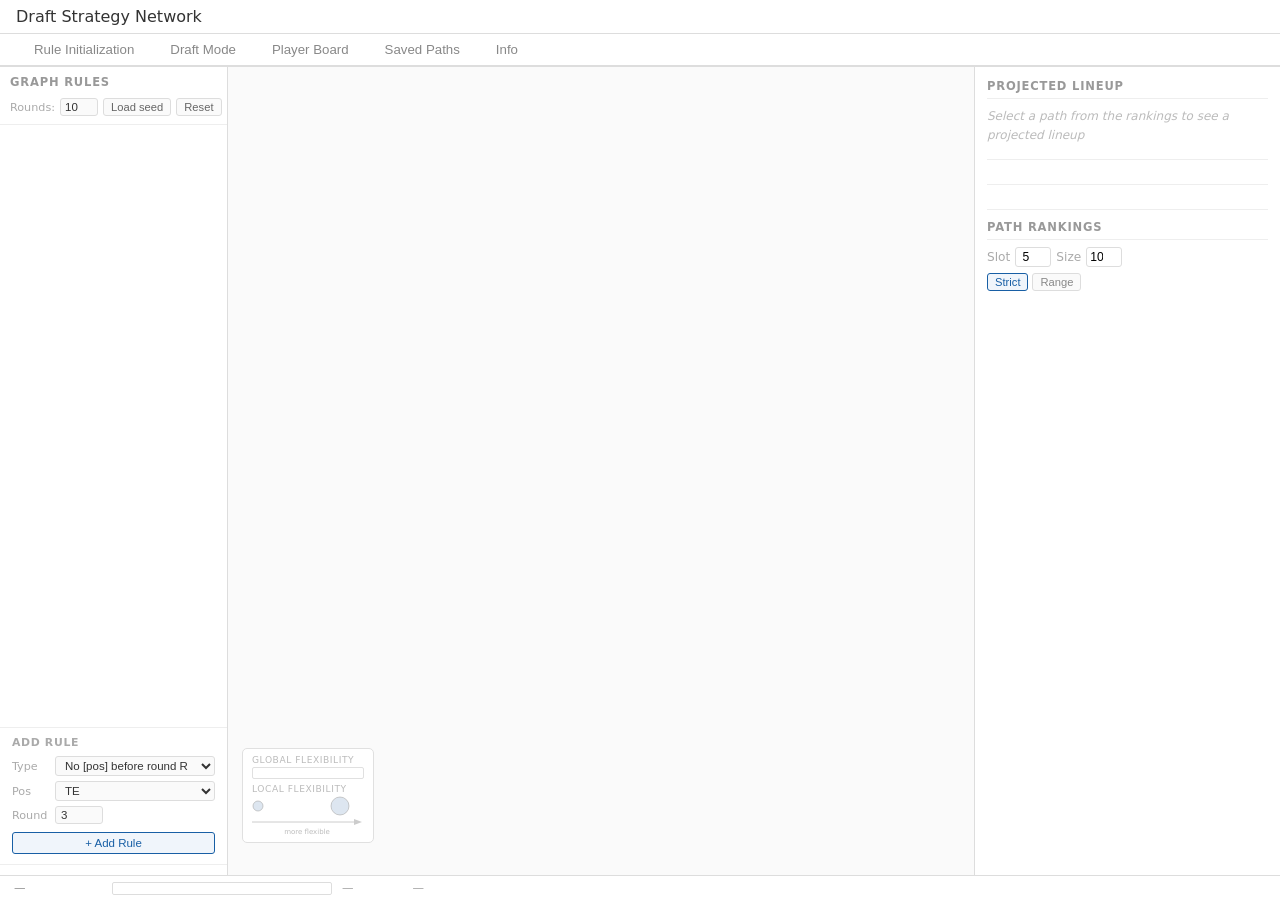
==== draft-strategy/index.html @ 76f93e7f "Update draft strategy tool" ====
<!DOCTYPE html>
<html lang="en">
<head>
<meta charset="UTF-8">
<title>Fantasy Draft Strategy Network</title>
<style>
* { box-sizing: border-box; margin: 0; padding: 0; }
body { background: #fafafa; color: #222; font-family: 'Segoe UI', system-ui, sans-serif; height: 100vh; display: flex; flex-direction: column; overflow: hidden; }

/* Header */
#header { padding: 7px 16px; display: flex; align-items: center; gap: 10px; flex-wrap: wrap; border-bottom: 1px solid #ddd; flex-shrink: 0; background: #fff; }
#header h1 { font-size: 1rem; color: #333; white-space: nowrap; font-weight: 500; }

/* Draft bar */
#draft-bar { display: none; padding: 5px 16px; border-bottom: 1px solid #ddd; background: #fff; align-items: center; gap: 20px; flex-shrink: 0; font-size: 0.78rem; }
#draft-bar.active { display: flex; }
.dsec { display: flex; align-items: center; gap: 6px; }
.dlabel { color: #aaa; font-size: 0.72rem; white-space: nowrap; }
.dval { color: #333; font-weight: 600; font-variant-numeric: tabular-nums; min-width: 14px; }
.pickbtn { padding: 3px 10px; border: 1px solid #ddd; background: #fafafa; color: #aaa; border-radius: 3px; cursor: default; font-size: 0.76rem; font-weight: 600; }
.pickbtn.valid { border-color: #185FA5; color: #185FA5; background: #fff; cursor: pointer; }
.pickbtn.valid:hover { background: #f0f5fb; }
.dactbtn { padding: 3px 9px; border: 1px solid #ddd; background: #fafafa; color: #666; border-radius: 3px; cursor: pointer; font-size: 0.76rem; }
.dactbtn:hover:not(:disabled) { border-color: #888; color: #333; }
.dactbtn:disabled { color: #ccc; cursor: default; }
#draft-status { color: #185FA5; font-weight: 600; font-size: 0.78rem; margin-left: auto; }

/* Main */
#main { display: flex; flex: 1; overflow: hidden; }

/* Rules panel */
#rules-panel { width: 228px; flex-shrink: 0; background: #fff; border-right: 1px solid #ddd; display: flex; flex-direction: column; overflow: hidden; font-size: 0.76rem; }
.rpanel-head { padding: 8px 10px 6px; border-bottom: 1px solid #eee; display: flex; align-items: center; gap: 5px; flex-shrink: 0; flex-wrap: wrap; }
.rpanel-head h3 { font-size: 0.72rem; color: #999; text-transform: uppercase; letter-spacing: 0.07em; flex: 1; min-width: 100%; margin-bottom: 4px; }
.rpanel-hbtn { padding: 2px 7px; border: 1px solid #ddd; background: #fafafa; color: #666; border-radius: 3px; cursor: pointer; font-size: 0.7rem; white-space: nowrap; }
.rpanel-hbtn:hover { border-color: #888; color: #333; }
.rounds-row { display: flex; align-items: center; gap: 5px; width: 100%; margin-bottom: 2px; }
.rounds-row label { color: #aaa; font-size: 0.7rem; }
#rounds-input { width: 38px; padding: 2px 4px; border: 1px solid #ddd; border-radius: 3px; font-size: 0.72rem; background: #fafafa; color: #333; text-align: center; }
#rules-list { flex: 1; overflow-y: auto; padding: 4px 0; }
.rule-row { display: flex; align-items: flex-start; gap: 5px; padding: 4px 10px; }
.rule-row:hover { background: #f9f9f9; }
.rule-toggle { margin-top: 2px; cursor: pointer; accent-color: #185FA5; flex-shrink: 0; }
.rule-text { flex: 1; color: #333; line-height: 1.35; }
.rule-text.off { color: #bbb; text-decoration: line-through; }
.rule-del { background: none; border: none; color: #ccc; cursor: pointer; font-size: 1.1rem; line-height: 1; padding: 0 1px; flex-shrink: 0; }
.rule-del:hover { color: #c33; }
.rules-empty { color: #bbb; font-style: italic; padding: 10px 12px; font-size: 0.73rem; }

/* Add rule form */
#add-rule-form { border-top: 1px solid #eee; padding: 8px 12px 10px; flex-shrink: 0; }
#add-rule-form h4 { font-size: 0.68rem; color: #aaa; text-transform: uppercase; letter-spacing: 0.06em; margin-bottom: 7px; }
.rf-row { display: flex; align-items: center; gap: 5px; margin-bottom: 5px; }
.rf-row label { color: #aaa; font-size: 0.7rem; min-width: 38px; }
.rf-row select, .rf-row input { flex: 1; padding: 2px 5px; border: 1px solid #ddd; border-radius: 3px; font-size: 0.72rem; background: #fafafa; color: #333; min-width: 0; }
.rf-row input[type=number] { max-width: 48px; flex: none; }
#add-rule-btn { width: 100%; padding: 4px; border: 1px solid #185FA5; background: #f0f5fb; color: #185FA5; border-radius: 3px; cursor: pointer; font-size: 0.72rem; margin-top: 3px; }
#add-rule-btn:hover { background: #ddeaf8; }
#graph-status { padding: 5px 12px; font-size: 0.69rem; color: #aaa; border-top: 1px solid #eee; flex-shrink: 0; line-height: 1.5; }

/* Graph & info panel */
#graph-wrap { flex: 1; display: flex; align-items: center; justify-content: center; padding: 6px 8px; background: #fafafa; min-width: 0; }
svg#graph { display: block; width: auto; height: 70vh; }
#panel { width: 306px; flex-shrink: 0; background: #fff; border-left: 1px solid #ddd; padding: 12px; overflow-y: auto; }
#panel h3 { font-size: 0.72rem; color: #999; text-transform: uppercase; letter-spacing: 0.07em; margin-bottom: 8px; padding-bottom: 5px; border-bottom: 1px solid #eee; }
.prow { display: flex; justify-content: space-between; padding: 2px 0; font-size: 0.78rem; }
.plabel { color: #aaa; }
.pval { color: #333; font-variant-numeric: tabular-nums; }
.pval.hi { color: #185FA5; font-weight: 600; }
.psep { border: none; border-top: 1px solid #f0f0f0; margin: 5px 0; }
.phint { color: #bbb; font-style: italic; font-size: 0.75rem; line-height: 1.6; }
/* Draft path tracker */
#draft-tracker { margin-top: 14px; border-top: 1px solid #eee; padding-top: 10px; }
/* Path rankings */
#val-section { margin-top: 14px; border-top: 1px solid #eee; padding-top: 10px; }
#val-section h3 { font-size: 0.72rem; color: #999; text-transform: uppercase; letter-spacing: 0.07em; margin-bottom: 7px; }
.val-inputs { display: flex; align-items: center; gap: 5px; margin-bottom: 6px; font-size: 0.76rem; color: #aaa; }
.val-inputs input { width: 36px; border: 1px solid #ddd; border-radius: 3px; padding: 2px 3px; font-size: 0.76rem; text-align: center; background: #fff; }
.bpa-row { display: flex; align-items: center; gap: 4px; margin-bottom: 7px; flex-wrap: wrap; }
.bpa-btn { padding: 2px 7px; border: 1px solid #ddd; background: #fafafa; color: #888; border-radius: 3px; cursor: pointer; font-size: 0.7rem; }
.bpa-btn.active { border-color: #185FA5; color: #185FA5; background: #f0f5fb; }
.range-inputs { display: flex; align-items: center; gap: 3px; color: #aaa; font-size: 0.72rem; margin-left: 2px; }
.range-inputs input { width: 30px; border: 1px solid #ddd; border-radius: 3px; padding: 2px 3px; font-size: 0.72rem; text-align: center; background: #fff; }
.range-label { font-size: 0.59rem; color: #bbb; font-style: italic; white-space: nowrap; }
.pr-row { display: flex; align-items: center; gap: 4px; padding: 3px 4px; border-radius: 3px; cursor: pointer; flex-wrap: wrap; }
.pr-nv { font-size: 0.6rem; font-variant-numeric: tabular-nums; padding: 1px 4px; border-radius: 3px; flex-shrink: 0; white-space: nowrap; }
.pr-nv-ok   { color: #15803D; background: #f0fdf4; }
.pr-nv-warn { color: #a16207; background: #fefce8; }
.pr-nv-risk { color: #dc2626; background: #fef2f2; }
.pr-row:hover { background: #f5f5f5; }
.pr-row.active { background: #f0faf4; outline: 1px solid #bbdfcc; }
.pr-rank { color: #ccc; width: 14px; flex-shrink: 0; font-size: 0.68rem; text-align: right; }
.pr-seq { flex: 1; font-size: 0.7rem; }
.pr-sep { color: #ddd; }
.pr-pos { font-weight: 700; }
.pr-pos-sel { font-weight: 900; border-bottom: 2px solid currentColor; }
.pr-val { font-weight: 600; font-size: 0.74rem; font-variant-numeric: tabular-nums; min-width: 30px; text-align: right; color: #15803D; }
.pr-val.neg { color: #dc2626; }
#sel-clear-btn { font-size: 0.62rem; color: #999; background: none; border: none; cursor: pointer; padding: 0 2px; }
#sel-clear-btn:hover { color: #dc2626; }
#paths-through { margin-top: 14px; border-top: 1px solid #eee; padding-top: 10px; }
#paths-through h3 { font-size: 0.72rem; color: #999; text-transform: uppercase; letter-spacing: 0.07em; margin-bottom: 6px; }
#draft-tracker h3 { font-size: 0.72rem; color: #999; text-transform: uppercase; letter-spacing: 0.07em; margin-bottom: 6px; }
.dt-pick { display: flex; align-items: center; gap: 5px; padding: 2px 0; }
.dt-dot { width: 8px; height: 8px; border-radius: 50%; flex-shrink: 0; }
.dt-round { color: #aaa; width: 22px; font-size: 0.72rem; flex-shrink: 0; }
.dt-pos { font-weight: 700; font-size: 0.78rem; min-width: 24px; }
.dt-pickval { margin-left: auto; font-size: 0.73rem; font-weight: 600; color: #15803D; font-variant-numeric: tabular-nums; flex-shrink: 0; }
.dt-pickval.neg { color: #dc2626; }
.dt-running { font-size: 0.68rem; color: #aaa; font-variant-numeric: tabular-nums; min-width: 42px; text-align: right; flex-shrink: 0; }
.dt-running.neg { color: #dc2626; }
.dt-summary { margin-top: 8px; padding-top: 6px; border-top: 1px solid #f0f0f0; }
.dt-pos-row { display: flex; gap: 8px; flex-wrap: wrap; margin-bottom: 4px; }
.dt-pos-entry { font-size: 0.72rem; font-weight: 600; font-variant-numeric: tabular-nums; }
.dt-pos-entry .pv { font-weight: 400; color: #555; }
.dt-pos-entry .pv.neg { color: #dc2626; }
.dt-total-row { font-size: 0.75rem; color: #555; font-variant-numeric: tabular-nums; }
.dt-total-row strong { color: #222; }
.neg { color: #dc2626; }
.dt-sac { font-size: 0.65rem; color: #e08c2c; font-variant-numeric: tabular-nums; min-width: 32px; text-align: right; flex-shrink: 0; }
.dt-sac.zero { color: #15803D; }
/* Lineup projection panel */
.lp-summary { margin-bottom: 7px; padding-bottom: 6px; border-bottom: 1px solid #f0f0f0; }
.lp-total-row { display: flex; justify-content: space-between; font-size: 0.77rem; padding: 1px 0; }
.lp-label { color: #aaa; }
.lp-pick { display: flex; align-items: baseline; gap: 5px; padding: 2px 0; }
.lp-past { opacity: 0.55; }
.lp-round { font-weight: 700; font-size: 0.71rem; min-width: 46px; flex-shrink: 0; }
.lp-name { flex: 1; min-width: 0; overflow: hidden; text-overflow: ellipsis; white-space: nowrap; font-size: 0.74rem; color: #333; }
.lp-val { font-size: 0.73rem; font-weight: 600; color: #15803D; font-variant-numeric: tabular-nums; flex-shrink: 0; }
.lp-val.neg { color: #dc2626; }
.lp-tag { color: #f59e0b; margin-right: 2px; font-size: 0.72rem; }
.lp-tag.lp-tag-ok { color: #15803D; }
.lp-reroll-btn { padding: 1px 7px; border: 1px solid #ddd; background: #fafafa; color: #666; border-radius: 3px; cursor: pointer; font-size: 0.7rem; white-space: nowrap; }
.lp-reroll-btn:hover { border-color: #185FA5; color: #185FA5; background: #f0f5fb; }

/* Legend */
#legend-row { padding: 5px 14px; display: flex; align-items: center; gap: 10px; border-top: 1px solid #ddd; flex-shrink: 0; font-size: 0.72rem; background: #fff; }
#legend-title { color: #999; min-width: 88px; }
canvas#lbar { height: 13px; width: 220px; border-radius: 2px; border: 1px solid #ddd; }
.ltick { color: #aaa; min-width: 36px; font-variant-numeric: tabular-nums; }
#lmax { text-align: right; }

/* SVG elements */
.edge { stroke: #bbb; stroke-width: 1.9; }
.ncirc { stroke: #666; stroke-width: 0.8; cursor: pointer; }
.nlabel { font-size: 11px; font-weight: 700; font-family: 'Courier New', Courier, monospace; text-anchor: middle; dominant-baseline: central; pointer-events: none; }
.nval { font-size: 7.5px; fill: #aaa; text-anchor: middle; pointer-events: none; }
.rlabel { font-size: 12px; fill: #bbb; }
.pos-legend { font-size: 9px; fill: #ccc; }
.empty-msg { font-size: 13px; fill: #bbb; text-anchor: middle; dominant-baseline: middle; }
/* Excluded nodes section in rules panel */
#excl-section { border-top: 1px solid #eee; flex-shrink: 0; }
.excl-head { padding: 5px 10px 3px; display: flex; align-items: center; }
.excl-head span { font-size: 0.68rem; color: #aaa; text-transform: uppercase; letter-spacing: 0.07em; flex: 1; }
#excl-list { padding: 0 0 4px; max-height: 96px; overflow-y: auto; }
.excl-row { display: flex; align-items: center; gap: 5px; padding: 2px 10px; }
.excl-row:hover { background: #f9f9f9; }
.excl-lbl { flex: 1; font-family: 'Courier New', Courier, monospace; font-size: 0.75rem; color: #bbb; text-decoration: line-through; }
.excl-restore { background: none; border: none; color: #ccc; cursor: pointer; font-size: 0.9rem; padding: 0 2px; line-height: 1; }
.excl-restore:hover { color: #185FA5; }
/* Exclude button in info panel */
#panel-actions { margin-top: 10px; }
.excl-btn { width: 100%; padding: 4px; border: 1px solid #dcc; background: #fff9f9; color: #a44; border-radius: 3px; cursor: pointer; font-size: 0.72rem; }
.excl-btn:hover { background: #ffe8e8; border-color: #a44; color: #833; }

/* Draft sidebar */
#draft-sidebar { width: 306px; flex-shrink: 0; background: #fff; border-right: 1px solid #ddd; display: none; flex-direction: column; overflow: hidden; }
#draft-sidebar.visible { display: flex; }
.dsb-head { padding: 8px 12px 6px; border-bottom: 1px solid #eee; flex-shrink: 0; }
.dsb-head h3 { font-size: 0.72rem; color: #999; text-transform: uppercase; letter-spacing: 0.07em; margin-bottom: 2px; }
.dsb-pick-lbl { font-size: 0.72rem; color: #666; }
#dsb-body { flex: 1; overflow-y: auto; padding: 4px 10px 8px; font-size: 0.76rem; }
.dsb-pos-head { font-weight: 700; font-size: 0.72rem; margin: 8px 0 3px; padding-bottom: 2px; border-bottom: 1px solid #f0f0f0; }
.dsb-player { display: flex; align-items: center; gap: 4px; padding: 2px 3px; cursor: pointer; border-radius: 3px; }
.dsb-player:hover { background: #f3f7ff; }
.dsb-avail { font-size: 0.61rem; font-weight: 700; padding: 1px 4px; border-radius: 2px; flex-shrink: 0; width: 40px; text-align: center; letter-spacing: 0.01em; }
.dsb-avail.avt { background: #f0faf4; color: #15803D; border: 1px solid #bbdfcc; }
.dsb-avail.avd { background: #eff6ff; color: #1D4ED8; border: 1px solid #bfdbfe; }
.dsb-avail.avr { background: #fffbeb; color: #b45309; border: 1px solid #fde68a; }
.dsb-name { flex: 1; min-width: 0; overflow: hidden; text-overflow: ellipsis; white-space: nowrap; color: #333; }
.dsb-name.tagged { font-weight: 700; color: #15803D; }
.dsb-adp { color: #aaa; font-size: 0.71rem; font-variant-numeric: tabular-nums; min-width: 22px; text-align: right; flex-shrink: 0; }
.dsb-val { font-size: 0.71rem; font-variant-numeric: tabular-nums; min-width: 32px; text-align: right; flex-shrink: 0; }
.dsb-val.vpos { color: #15803D; }
.dsb-val.vneg { color: #dc2626; }
/* Path ranking past picks */
.pr-past-pos { font-weight: 700; opacity: 0.42; }
.pr-divline { color: #c8c8c8; margin: 0 3px; font-size: 0.9rem; vertical-align: middle; }

/* Tab bar */
#tab-bar { display: flex; background: #fff; border-bottom: 2px solid #ddd; flex-shrink: 0; padding: 0 16px; }
.tab-btn { padding: 8px 18px; background: none; border: none; border-bottom: 2px solid transparent; color: #888; cursor: pointer; font-size: 0.83rem; margin-bottom: -2px; }
.tab-btn:hover { color: #333; }
.tab-btn.active { color: #185FA5; border-bottom-color: #185FA5; font-weight: 600; }

/* Player Board */
#board-view { display: none; flex: 1; flex-direction: column; overflow: hidden; }
#board-toolbar { padding: 8px 14px; background: #fff; border-bottom: 1px solid #eee; flex-shrink: 0; display: flex; flex-direction: column; gap: 6px; font-size: 0.79rem; }
.btb-row { display: flex; align-items: center; gap: 8px; flex-wrap: wrap; }
.board-search { padding: 4px 8px; border: 1px solid #ddd; border-radius: 3px; font-size: 0.79rem; width: 180px; }
.pos-filters { display: flex; gap: 6px; }
.pos-cb { display: flex; align-items: center; gap: 3px; cursor: pointer; color: #555; font-size: 0.78rem; }
.pos-cb input { accent-color: #185FA5; cursor: pointer; }
.sfbtn { padding: 2px 8px; border: 1px solid #ddd; background: #fafafa; color: #777; border-radius: 3px; cursor: pointer; font-size: 0.73rem; }
.sfbtn.active { border-color: #185FA5; color: #185FA5; background: #f0f5fb; font-weight: 600; }
.btb-sep { flex: 1; }
#board-count { color: #bbb; font-size: 0.72rem; white-space: nowrap; }
.btb-label { color: #aaa; font-size: 0.74rem; }
.range-in { width: 52px; padding: 2px 4px; border: 1px solid #ddd; border-radius: 3px; font-size: 0.76rem; text-align: center; }
.batch-btn { padding: 2px 8px; border: 1px solid #ddd; background: #fafafa; color: #666; border-radius: 3px; cursor: pointer; font-size: 0.72rem; white-space: nowrap; }
.batch-btn:hover { border-color: #888; color: #333; }
#board-table-wrap { flex: 1; overflow: auto; }
#board-table { width: 100%; border-collapse: collapse; font-size: 0.81rem; }
#board-table thead { position: sticky; top: 0; z-index: 2; }
#board-table th { background: #fafafa; border-bottom: 2px solid #ddd; padding: 6px 10px; text-align: left; cursor: pointer; user-select: none; color: #666; font-weight: 500; font-size: 0.76rem; white-space: nowrap; }
#board-table th:hover { color: #185FA5; }
#board-table th.bth-active { color: #185FA5; }
#board-table td { padding: 5px 10px; border-bottom: 1px solid #f3f3f3; vertical-align: middle; }
.board-row:hover td { background: #fafffe; }
.board-row.target-row td { background: #f2fbf5; }
.board-row.target-row:hover td { background: #eaf7ef; }
.board-row.target-row td:first-child { border-left: 3px solid #15803D; }
.board-row.avoid-row td { background: #fdf5f5; }
.board-row.avoid-row:hover td { background: #faeaea; }
.board-row.avoid-row td:first-child { border-left: 3px solid #dc2626; }
.board-row.avoid-row .player-name { text-decoration: line-through; color: #bbb; }
.pos-badge { font-weight: 700; font-size: 0.75rem; }
.td-num { text-align: right; font-variant-numeric: tabular-nums; }
.td-neg { color: #dc2626; }
.td-tag { white-space: nowrap; }
.tag-btn { padding: 2px 6px; border: 1px solid #e0e0e0; background: #fafafa; border-radius: 3px; cursor: pointer; font-size: 0.72rem; color: #bbb; }
.tag-btn.target-btn.on { border-color: #15803D; color: #15803D; background: #edfaf3; }
.tag-btn.avoid-btn.on  { border-color: #dc2626; color: #dc2626; background: #fef2f2; }
.tag-btn:hover { border-color: #888; }
.ideal-rd-in { width: 40px; padding: 2px 4px; border: 1px solid #ddd; border-radius: 3px; font-size: 0.76rem; text-align: center; }
.td-stars .star { cursor: pointer; color: #d1d5db; font-size: 0.9rem; }
.td-stars .star.filled { color: #f59e0b; }
.td-stars .star-empty { color: #e5e7eb; font-size: 0.78rem; }
.td-muted { color: #ccc; font-size: 0.75rem; }
.board-empty { text-align: center; color: #bbb; padding: 40px; font-style: italic; }

/* Three-section path rankings */
.pr-section-head { font-size: 0.61rem; text-transform: uppercase; letter-spacing: 0.07em; color: #bbb; margin: 8px 0 1px; padding: 0 2px; }
.pr-next-head { font-size: 0.69rem; font-weight: 700; padding: 2px 4px; }
.pr-next-head.pr-muted { opacity: 0.3; }
.pr-no-paths-msg { font-size: 0.67rem; color: #ccc; font-style: italic; padding: 0 18px 3px; }

/* Muted projected players in lineup */
.lp-proj { opacity: 0.38; font-style: italic; }

/* Save path button */
.lp-save-btn { padding: 2px 7px; border: 1px solid #185FA5; color: #185FA5; background: none; border-radius: 3px; font-size: 0.68rem; cursor: pointer; white-space: nowrap; flex-shrink: 0; }
.lp-save-btn:hover { background: #f0f5fb; }
.lp-save-btn:disabled { border-color: #ccc; color: #ccc; cursor: default; }

/* Graph wrap legend overlay */
#graph-wrap { position: relative; }
#graph-legend { position: absolute; bottom: 32px; left: 14px; background: rgba(255,255,255,0.94); border: 1px solid #e0e0e0; border-radius: 5px; padding: 6px 9px 6px; pointer-events: none; min-width: 122px; }
#gl-bar { display: block; border-radius: 2px; border: 1px solid #e0e0e0; }

/* Info page */
#info-view { display: none; flex: 1; overflow-y: auto; background: #fafafa; }
#info-wrap { max-width: 780px; margin: 0 auto; padding: 32px 28px 64px; }
#info-wrap h1 { font-size: 1.4rem; color: #1a1a1a; margin-bottom: 4px; }
#info-wrap .info-subtitle { color: #888; font-size: 0.88rem; margin-bottom: 36px; }
#info-wrap h2 { font-size: 1.0rem; color: #185FA5; font-weight: 700; margin: 32px 0 10px; padding-bottom: 6px; border-bottom: 2px solid #e8f0fa; }
#info-wrap h3 { font-size: 0.88rem; font-weight: 700; color: #222; margin: 18px 0 6px; }
#info-wrap p { font-size: 0.83rem; color: #444; line-height: 1.7; margin-bottom: 10px; }
#info-wrap ul, #info-wrap ol { font-size: 0.83rem; color: #444; line-height: 1.7; margin: 0 0 10px 0; padding-left: 22px; }
#info-wrap li { margin-bottom: 3px; }
#info-wrap strong { color: #222; }
#info-wrap code { font-family: 'Courier New', monospace; font-size: 0.8rem; background: #f0f0f0; padding: 1px 5px; border-radius: 3px; color: #333; }
.info-callout { background: #f0f5fb; border-left: 3px solid #185FA5; padding: 10px 14px; border-radius: 0 4px 4px 0; margin: 12px 0; font-size: 0.82rem; color: #334; line-height: 1.65; }
.info-callout.tip { background: #f0fdf4; border-color: #15803D; }
.info-callout.warn { background: #fefce8; border-color: #a16207; }
.info-metric-row { display: flex; gap: 12px; margin-bottom: 12px; flex-wrap: wrap; }
.info-metric { background: #fff; border: 1px solid #e0e0e0; border-radius: 6px; padding: 10px 14px; flex: 1; min-width: 180px; }
.info-metric-name { font-size: 0.7rem; text-transform: uppercase; letter-spacing: 0.07em; color: #aaa; margin-bottom: 3px; }
.info-metric-desc { font-size: 0.8rem; color: #444; line-height: 1.55; }
.info-toc { background: #fff; border: 1px solid #e0e0e0; border-radius: 6px; padding: 12px 16px; margin-bottom: 32px; font-size: 0.8rem; }
.info-toc-title { font-weight: 700; color: #555; margin-bottom: 6px; font-size: 0.78rem; text-transform: uppercase; letter-spacing: 0.07em; }
.info-toc a { color: #185FA5; text-decoration: none; display: block; padding: 1px 0; }
.info-toc a:hover { text-decoration: underline; }
.info-pos { font-weight: 700; }
.info-pos.rb { color: #1D4ED8; }
.info-pos.wr { color: #D97706; }
.info-pos.te { color: #0D9488; }
.info-pos.qb { color: #9333EA; }
.info-badge { font-size: 0.65rem; padding: 1px 5px; border-radius: 3px; font-weight: 600; white-space: nowrap; }
.info-badge.ok  { color: #15803D; background: #f0fdf4; }
.info-badge.warn { color: #a16207; background: #fefce8; }
.info-badge.risk { color: #dc2626; background: #fef2f2; }

/* Saved paths page */
#saved-view { display: none; flex: 1; flex-direction: row; overflow: hidden; background: #fafafa; }
#saved-content { width: 50%; flex-shrink: 0; overflow-y: auto; overflow-x: hidden; padding: 16px; border-right: 1px solid #e4e4e4; box-sizing: border-box; }
#saved-viz { flex: 1; overflow: hidden; display: flex; flex-direction: column; background: #fff; }
#saved-viz-inner { flex: 1; overflow: hidden; position: relative; }
#saved-viz-inner svg { display: block; width: 100%; height: 100%; }
.sv-viz-hdr { font-size: 0.62rem; color: #aaa; text-transform: uppercase; letter-spacing: 0.07em; padding: 7px 12px 4px; border-bottom: 1px solid #f0f0f0; flex-shrink: 0; }
.sv-viz-empty { color: #ccc; font-size: 0.8rem; padding: 24px 16px; text-align: center; }
.sv-viz-cb { accent-color: var(--sv-col, #555); width: 11px; height: 11px; cursor: pointer; vertical-align: middle; margin-left: 4px; }
.sv-col-dot { display: inline-block; width: 8px; height: 8px; border-radius: 50%; margin-right: 3px; vertical-align: middle; flex-shrink: 0; }
.sv-empty { color: #bbb; font-style: italic; font-size: 0.8rem; padding: 8px 0; }
.sv-del { font-size: 0.68rem; color: #dc2626; background: none; border: none; cursor: pointer; padding: 0 2px; line-height: 1; vertical-align: middle; }
.sv-table { border-collapse: collapse; font-size: 0.68rem; white-space: nowrap; font-variant-numeric: tabular-nums; width: 100%; table-layout: fixed; }
.sv-table col.sv-label-col { width: 26%; }
.sv-table col.sv-path-col { width: 14.8%; }
.sv-table th { background: #f2f2f2; font-weight: 600; color: #444; padding: 4px 9px; border: 1px solid #ddd; text-align: center; font-size: 0.68rem; }
.sv-table td { padding: 3px 8px; border: none; border-bottom: 1px solid #f2f2f2; text-align: center; }
.sv-table td.sv-rlabel { text-align: left; color: #aaa; font-size: 0.64rem; padding-left: 10px; font-family: 'Courier New', monospace; }
.sv-table td.sv-slabel { text-align: left; color: #888; font-size: 0.66rem; padding-left: 10px; }
.sv-section-row td { background: #eef3fb !important; color: #185FA5; font-weight: 700; font-size: 0.59rem; text-transform: uppercase; letter-spacing: 0.08em; text-align: left; padding: 4px 9px; border-bottom: 1px solid #c8d8f0; }
.sv-val-cell { font-size: 0.76rem; }
.sv-good    { color: #15803D; font-weight: 700; }
.sv-ok      { color: #a16207; font-weight: 700; }
.sv-bad     { color: #dc2626; font-weight: 700; }
.sv-neutral { color: #444;    font-weight: 700; }
.sv-seq-table { margin-top: 14px; }
</style>
</head>
<body>

<div id="header">
  <h1>Draft Strategy Network</h1>
</div>

<div id="tab-bar">
  <button class="tab-btn" id="tab-init-btn">Rule Initialization</button>
  <button class="tab-btn" id="tab-draft-btn">Draft Mode</button>
  <button class="tab-btn" id="tab-board-btn">Player Board</button>
  <button class="tab-btn" id="tab-saved-btn">Saved Paths</button>
  <button class="tab-btn" id="tab-info-btn">Info</button>
</div>

<div id="draft-bar">
  <div class="dsec">
    <span class="dlabel">Round</span>
    <span class="dval" id="d-round">1</span>
    <span class="dlabel">of <span id="d-maxround">10</span></span>
  </div>
  <div class="dsec">
    <span class="dlabel">RB</span><span class="dval" id="d-rb">0</span>
    <span class="dlabel">WR</span><span class="dval" id="d-wr">0</span>
    <span class="dlabel">TE</span><span class="dval" id="d-te">0</span>
    <span class="dlabel">QB</span><span class="dval" id="d-qb">0</span>
  </div>
  <div class="dsec">
    <span class="dlabel">Pick:</span>
    <button class="pickbtn" data-pos="0">RB</button>
    <button class="pickbtn" data-pos="1">WR</button>
    <button class="pickbtn" data-pos="2">TE</button>
    <button class="pickbtn" data-pos="3">QB</button>
  </div>
  <div class="dsec">
    <button class="dactbtn" id="undo-btn" disabled>↩ Undo</button>
    <button class="dactbtn" id="reset-btn">↺ Reset</button>
  </div>
  <span id="draft-status"></span>
</div>

<div id="main">
  <div id="draft-sidebar">
    <div class="dsb-head">
      <h3>Available Players</h3>
      <div class="dsb-pick-lbl" id="dsb-pick-lbl"></div>
    </div>
    <div id="dsb-body"></div>
  </div>
  <div id="rules-panel">
    <div class="rpanel-head">
      <h3>Graph Rules</h3>
      <div class="rounds-row">
        <label for="rounds-input">Rounds:</label>
        <input type="number" id="rounds-input" min="1" max="16" value="10">
        <button class="rpanel-hbtn" id="load-seed-btn" title="Load the exact 25-node seed (7 rounds)">Load seed</button>
        <button class="rpanel-hbtn" id="reset-rules-btn" title="Restore default rules">Reset</button>
      </div>
    </div>
    <div id="rules-list"></div>
    <div id="add-rule-form">
      <h4>Add Rule</h4>
      <div class="rf-row">
        <label>Type</label>
        <select id="rf-type">
          <option value="no_pos_before">No [pos] before round R</option>
          <option value="max_count">At most N [pos]</option>
          <option value="min_by_round">At least N [pos] by round R</option>
          <option value="max_by_round">At most N [pos] by round R</option>
        </select>
      </div>
      <div class="rf-row">
        <label>Pos</label>
        <select id="rf-pos">
          <option value="0">RB</option>
          <option value="1">WR</option>
          <option value="2" selected>TE</option>
          <option value="3">QB</option>
        </select>
      </div>
      <div class="rf-row" id="rf-count-row" style="display:none">
        <label>Count</label>
        <input type="number" id="rf-count" min="0" max="8" value="1">
      </div>
      <div class="rf-row" id="rf-round-row">
        <label>Round</label>
        <input type="number" id="rf-round" min="1" max="16" value="3">
      </div>
      <button id="add-rule-btn">+ Add Rule</button>
    </div>
    <div id="graph-status"></div>
    <div id="excl-section" style="display:none">
      <div class="excl-head">
        <span>Excluded</span>
        <button class="rpanel-hbtn" id="clear-excl-btn">Clear all</button>
      </div>
      <div id="excl-list"></div>
    </div>
  </div>

  <div id="graph-wrap">
    <svg id="graph"></svg>
    <div id="graph-legend">
      <div style="font-size:0.57rem;color:#bbb;text-transform:uppercase;letter-spacing:0.06em;margin-bottom:2px">Global flexibility</div>
      <canvas id="gl-bar" width="110" height="10"></canvas>
      <div style="font-size:0.57rem;color:#bbb;text-transform:uppercase;letter-spacing:0.06em;margin:5px 0 2px">Local flexibility</div>
      <svg width="110" height="40" style="display:block">
        <circle cx="6" cy="10" r="5" fill="#dde6f0" stroke="#aaa" stroke-width="0.6"/>
        <circle cx="88" cy="10" r="9" fill="#dde6f0" stroke="#aaa" stroke-width="0.6"/>
        <line x1="0" y1="26" x2="102" y2="26" stroke="#ccc" stroke-width="1"/>
        <polygon points="102,23 110,26 102,29" fill="#ccc"/>
        <text x="55" y="38" font-size="7" fill="#bbb" text-anchor="middle">more flexible</text>
      </svg>
    </div>
  </div>

  <div id="panel">
    <h3>Projected Lineup</h3>
    <div id="panel-body"><p class="phint">Select a path from the rankings to see a projected lineup</p></div>
    <div id="panel-actions"></div>
    <div id="paths-through"></div>
    <div id="draft-tracker"></div>
    <div id="val-section">
      <h3 style="display:flex;justify-content:space-between;align-items:center">Path Rankings <button id="sel-clear-btn" style="display:none">× clear selection</button></h3>
      <div class="val-inputs">
        <span>Slot</span>
        <input type="number" id="slot-in" min="1" max="24" value="5">
        <span>Size</span>
        <input type="number" id="size-in" min="4" max="24" value="10">
      </div>
      <div class="bpa-row">
        <button class="bpa-btn active" id="bpa-strict">Strict</button>
        <button class="bpa-btn" id="bpa-range">Range</button>
        <span class="range-inputs" id="range-inputs" style="display:none">
          <span class="range-label">good luck</span>
          <span>−</span><input type="number" id="range-before" value="3" min="0" max="999">
          <span>/+</span><input type="number" id="range-after" value="8" min="0" max="999">
          <span class="range-label">reaches</span>
        </span>
      </div>
      <div id="path-list"></div>
    </div>
  </div>
</div>

<div id="legend-row">
  <span id="legend-title">—</span>
  <canvas id="lbar" width="220" height="13"></canvas>
  <span class="ltick" id="lmin">—</span>
  <span class="ltick" id="lmax">—</span>
</div>

<div id="board-view">
  <div id="board-toolbar">
    <div class="btb-row">
      <input type="text" id="board-search" placeholder="Search players…" class="board-search">
      <div class="pos-filters">
        <label class="pos-cb"><input type="checkbox" class="pos-filter-cb" value="RB" checked> RB</label>
        <label class="pos-cb"><input type="checkbox" class="pos-filter-cb" value="WR" checked> WR</label>
        <label class="pos-cb"><input type="checkbox" class="pos-filter-cb" value="TE" checked> TE</label>
        <label class="pos-cb"><input type="checkbox" class="pos-filter-cb" value="QB" checked> QB</label>
      </div>
      <div class="pos-filters">
        <button class="sfbtn active" data-sf="all">All</button>
        <button class="sfbtn" data-sf="target">Targets</button>
        <button class="sfbtn" data-sf="avoid">Avoids</button>
        <button class="sfbtn" data-sf="untagged">Untagged</button>
      </div>
      <span class="btb-sep"></span>
      <span id="board-count"></span>
    </div>
    <div class="btb-row">
      <span class="btb-label">ADP</span>
      <input type="number" id="adp-min" placeholder="min" class="range-in">
      <span class="btb-label">–</span>
      <input type="number" id="adp-max" placeholder="max" class="range-in">
      <span class="btb-label" style="margin-left:6px">VAL</span>
      <input type="number" id="val-min-f" placeholder="min" class="range-in" step="0.1">
      <span class="btb-label">–</span>
      <input type="number" id="val-max-f" placeholder="max" class="range-in" step="0.1">
      <span class="btb-sep"></span>
      <button class="batch-btn" id="target-visible-btn">★ Target visible</button>
      <button class="batch-btn" id="clear-targets-btn">Clear targets</button>
      <button class="batch-btn" id="clear-avoids-btn">Clear avoids</button>
      <button class="batch-btn" id="clear-all-tags-btn">Clear all</button>
      <button class="batch-btn" id="export-tags-btn">⬇ Export</button>
      <label class="batch-btn" style="cursor:pointer">⬆ Import<input type="file" id="import-tags-in" accept=".json" style="display:none"></label>
    </div>
  </div>
  <div id="board-table-wrap">
    <table id="board-table">
      <thead id="board-thead">
        <tr>
          <th class="bth bth-active" data-col="name">Player ↑</th>
          <th class="bth" data-col="pos">Pos</th>
          <th class="bth" data-col="team">Team</th>
          <th class="bth" data-col="adp">ADP</th>
          <th class="bth" data-col="val">VAL</th>
          <th class="bth" data-col="bye">Bye</th>
          <th class="bth" data-col="status">Status</th>
          <th class="bth" data-col="idealRound">Ideal Rd</th>
          <th class="bth" data-col="priority">Priority</th>
        </tr>
      </thead>
      <tbody id="board-tbody"></tbody>
    </table>
  </div>
</div>

<div id="saved-view">
  <div id="saved-content"></div>
  <div id="saved-viz">
    <div class="sv-viz-hdr">Network overlay</div>
    <div id="saved-viz-inner"></div>
  </div>
</div>

<div id="info-view">
<div id="info-wrap">
  <h1>Draft Strategy Reference Guide</h1>
  <p class="info-subtitle">A complete guide to using the Fantasy Draft Network — concepts, measures, and customization options.</p>

  <div class="info-toc">
    <div class="info-toc-title">Contents</div>
    <a href="#info-concept">The core concept</a>
    <a href="#info-graph">Reading the graph</a>
    <a href="#info-tabs">Tab-by-tab guide</a>
    <a href="#info-measures">Measures explained</a>
    <a href="#info-options">Customizable options</a>
    <a href="#info-usecases">Use-case examples</a>
  </div>

  <!-- ── CORE CONCEPT ──────────────────────────────────────────────────────── -->
  <h2 id="info-concept">The core concept</h2>
  <p>Fantasy drafts are sequential decisions under uncertainty. At each pick you choose a position (RB, WR, TE, QB), which narrows what future picks are feasible. The Draft Network models all feasible drafting sequences as a <strong>directed acyclic graph (DAG)</strong> so you can see every valid path from your first pick to your last before the draft starts.</p>
  <p>Each <strong>node</strong> is a roster state — a snapshot of how many players at each position you have drafted so far. Each <strong>edge</strong> is a single draft pick (one position increment). A path from top to bottom is one complete draft strategy: e.g., RB → WR → RB → TE → WR → ...</p>
  <div class="info-callout">
    <strong>Key insight:</strong> the graph is not about which players to pick — it is about which <em>sequences of positions</em> keep your options open. Once you add player value data, the graph tells you which sequence maximises value while surviving uncertainty.
  </div>

  <!-- ── READING THE GRAPH ─────────────────────────────────────────────────── -->
  <h2 id="info-graph">Reading the graph</h2>
  <h3>Nodes</h3>
  <p>Each node is labelled with its roster state, e.g. <code>2-1-0-0</code> means 2 RBs, 1 WR, 0 TEs, 0 QBs. Nodes are arranged in rows by draft round.</p>
  <ul>
    <li><strong>Color</strong> — always encodes <em>global flexibility</em>: the number of complete draft strategies reachable from that node, normalized within each round. Darker blue = more paths = more long-term optionality.</li>
    <li><strong>Size</strong> — encodes <em>local flexibility</em>: the number of distinct positions available at your very next pick. Larger = more immediate options.</li>
    <li><strong>Value annotation</strong> — the small gray number above each node is the global flexibility score (0–1 scale within each round).</li>
  </ul>
  <h3>Edges</h3>
  <p>Edges point downward (round R → round R+1). In draft mode, edges on the highlighted path are colored by the position drafted:</p>
  <ul>
    <li><span class="info-pos rb">Blue</span> = RB &nbsp;|&nbsp; <span class="info-pos wr">Amber</span> = WR &nbsp;|&nbsp; <span class="info-pos te">Teal</span> = TE &nbsp;|&nbsp; <span class="info-pos qb">Purple</span> = QB</li>
  </ul>
  <h3>Legend (bottom-left overlay)</h3>
  <p>The legend inside the graph area shows both flexibility measures on a single axis. The gradient bar corresponds to node color (global flexibility); the two circles show node size (local flexibility). The arrow points right toward "more flexible."</p>

  <!-- ── TABS ──────────────────────────────────────────────────────────────── -->
  <h2 id="info-tabs">Tab-by-tab guide</h2>

  <h3>Rule Initialization</h3>
  <p>This is where you sculpt the graph. Rules define which roster states are valid — the DAG only includes nodes that pass all active rules. Draft settings are also configured here.</p>
  <p><strong>Draft settings</strong> (top of the left panel):</p>
  <ul>
    <li><strong>Draft slot</strong> — your pick position within each round (1–12). Determines your exact pick numbers in a snake draft and which players are modeled as available at each edge.</li>
    <li><strong>League size</strong> — number of teams (default 12). Controls the gap between your picks each round.</li>
    <li><strong>Rounds</strong> — number of draft rounds to model. Each round adds one row of nodes and edges.</li>
    <li><strong>BPA mode</strong> — Best Player Available strategy. <em>Strict</em>: only players whose ADP ≥ your pick number are available. <em>Range</em>: expands the window on both sides.</li>
    <li><strong>Range inputs</strong> — when BPA is Range, <em>good luck −N</em> includes players who fell up to N picks before your slot; <em>+N reaches</em> includes players you'd take up to N picks early.</li>
  </ul>
  <p><strong>Rules</strong> control which roster states appear as nodes:</p>
  <ul>
    <li>Add rules with the rule builder (position, comparator, value, scope).</li>
    <li>Toggle a rule active/inactive without deleting it — the graph updates immediately.</li>
    <li>Nodes excluded manually via the "Exclude node" button are tracked separately from rules and persist across tab switches.</li>
  </ul>

  <h3>Draft Mode</h3>
  <p>Simulate your draft pick by pick. Click a position button (RB / WR / TE / QB) each round to record your pick. The graph prunes in real time to show only forward-reachable nodes.</p>
  <p><strong>Left sidebar — available players</strong>: players from the rankings CSV grouped by position and zone:</p>
  <ul>
    <li><span class="info-badge ok">drop</span> Player fell significantly — great value &nbsp;|&nbsp; <span class="info-badge warn">target</span> Near ADP &nbsp;|&nbsp; <span class="info-badge risk">reach</span> Taking them early</li>
  </ul>
  <p>Clicking a player records them as your explicit pick; their exact VAL replaces the BPA estimate. A <strong>★</strong> badge marks target-tagged players; <strong>✓</strong> marks explicitly selected players.</p>
  <p><strong>Path Rankings panel</strong> shows two sections:</p>
  <ul>
    <li><strong>Top 5</strong> — five highest-value complete paths from your current position.</li>
    <li><strong>By Next Pick</strong> — top 2 paths per position (RB/WR/TE/QB) for the next pick. Positions not reachable from your current node are shown muted. This answers "what's my best outcome if I draft RB right now?" — independently of whether that path makes the overall top 5.</li>
  </ul>
  <p>Clicking a path row highlights it on the graph and updates the lineup projection panel.</p>
  <p><strong>Lineup projection panel</strong>: always visible. Confirmed past picks appear at full opacity; future projected picks appear muted and italic, filled via BPA along the selected path.</p>
  <p><strong>Save</strong>: a Save button appears whenever a path is highlighted or at least one pick has been made. Saving captures the <em>full draft</em> — your actual picks to date plus the projected best remaining picks — so all rounds are represented regardless of how far into the draft you are. Up to 5 paths can be saved for comparison.</p>
  <p><strong>Draft tracker</strong>: shows each confirmed pick with its VAL and the sacrifice relative to the best available path at that moment.</p>

  <h3>Player Board</h3>
  <p>Import and manage the player rankings CSV. All players are shown in a sortable, filterable table. Tag players as targets or avoids; set ideal rounds and priorities. These tags feed into path scoring and the lineup projection.</p>
  <ul>
    <li><strong>Target</strong> — player you specifically want. Set a priority (1–5) and ideal round. Shown first in the draft sidebar.</li>
    <li><strong>Avoid</strong> — player you will not draft. Excluded from all analysis — path values, BPA pools, and NV% calculations all reflect their absence.</li>
    <li><strong>Untagged</strong> — general pool; used as BPA fallback when no target is available at a position.</li>
  </ul>
  <p>Use the filters (position, status, ADP range, VAL range, name search) to quickly find and tag players. Batch operations let you tag entire ADP tiers at once.</p>

  <h3>Saved Paths</h3>
  <p>Compare up to 5 saved draft strategies side by side. The tab is split into two panels:</p>
  <p><strong>Left — comparison table.</strong> Each saved path is a column. Rows are organized into three sections:</p>
  <ul>
    <li><strong>Header rows</strong> — total value (color-coded best to worst across paths) and the pick sequence shown in position colors.</li>
    <li><strong>Local Flexibility per round</strong> — the out-degree (number of positions available next) at each inner round node. Color-coded by absolute cutoffs: <span style="color:#991b1b;font-weight:600">red = 1</span> (forced pick), <span style="color:#7c4f00;font-weight:600">yellow = 2</span>, <span style="color:#065f46;font-weight:600">green ≥ 3</span>. First and last rounds are excluded — they are the same for all paths and carry no comparative information.</li>
    <li><strong>Global Flexibility per round</strong> — the normalized path-count score (0–1) at each inner round node, color-coded relative to other saved paths at the same round.</li>
    <li><strong>Summary rows</strong> — weakest local, weakest global, avg local, avg global (all computed over inner rounds only), % non-viable picks, and median Δ. All color-coded: green = best, yellow = middle, red = worst across the saved paths.</li>
  </ul>
  <p>Each column header shows a colored dot and a checkbox. The dot identifies the path's color in the network overlay.</p>
  <p><strong>Right — network overlay.</strong> The full DAG is rendered identically to the main graph view — same node sizes, same blue color scale, same labels. Check a path's checkbox to overlay it on the network: that path's edges become thick colored lines and its nodes gain a colored stroke ring. Multiple paths can be overlaid simultaneously to see where strategies diverge and where they share nodes.</p>
  <div class="info-callout tip">
    <strong>Tip:</strong> overlaying two paths that share early nodes but diverge in the middle rounds immediately shows you the decision point — the round where the strategies commit to different structures.
  </div>

  <!-- ── MEASURES ───────────────────────────────────────────────────────────── -->
  <h2 id="info-measures">Measures explained</h2>

  <div class="info-metric-row">
    <div class="info-metric">
      <div class="info-metric-name">Global Flexibility</div>
      <div class="info-metric-desc">Number of complete draft strategies reachable from a node, normalized to 0–1 within each round (1.0 = round maximum). Encoded in node <strong>color</strong> — darker blue = more. Shown as the small gray number above each node.</div>
    </div>
    <div class="info-metric">
      <div class="info-metric-name">Local Flexibility</div>
      <div class="info-metric-desc">Number of distinct positions available at the very next pick from a node (out-degree: 1–4). Encoded in node <strong>size</strong>. In Saved Paths, colored by absolute cutoff: 1 = red, 2 = yellow, ≥3 = green.</div>
    </div>
  </div>
  <div class="info-metric-row">
    <div class="info-metric">
      <div class="info-metric-name">Path Value / VORP</div>
      <div class="info-metric-desc">Sum of VAL (value over replacement) for every pick along a path, using BPA to assign the best available player at each position and round. Higher = better projected roster quality.</div>
    </div>
    <div class="info-metric">
      <div class="info-metric-name">Non-Viable % (NV%)</div>
      <div class="info-metric-desc">Percentage of picks along a path where no player passes the BPA filter. Estimated via simulation across 1,000 scenarios. Lower is better — a path with NV% above ~20% has real holes in its projected lineup.</div>
    </div>
  </div>
  <div class="info-metric-row">
    <div class="info-metric">
      <div class="info-metric-name">Sacrifice</div>
      <div class="info-metric-desc">Value lost at each pick relative to the globally optimal path available at that moment. Shown in the draft tracker. A large sacrifice at round 2 means that pick was costly relative to the best alternative; small sacrifices across all rounds means you stayed close to optimal throughout.</div>
    </div>
    <div class="info-metric">
      <div class="info-metric-name">Median Δ (med Δ)</div>
      <div class="info-metric-desc">Median per-pick value delta from the simulation distribution — the typical outcome relative to the path's expected value. Distinguishes paths with consistent value from those with one great pick surrounded by weak ones.</div>
    </div>
  </div>

  <h3>Weakest link</h3>
  <p>The minimum local or global flexibility across all inner rounds of a path (first and last rounds excluded). A path whose weakest-link local flex is 1 has at least one round where you are forced into a single position — any disruption there (e.g., a player you expected going off the board early) leaves you with no alternative. A weakest-link local flex of 3+ means you always have meaningful choices.</p>

  <h3>Good Luck vs. Reaches (Range mode)</h3>
  <p>When BPA mode is set to Range, the availability window extends on both sides of your pick number:</p>
  <ul>
    <li><strong>Good luck −N</strong>: players whose ADP was up to N picks before your slot who are still available — they fell further than expected.</li>
    <li><strong>+N reaches</strong>: players whose ADP is up to N picks after your slot — you are drafting them slightly early.</li>
  </ul>
  <p>Wider windows increase the number of viable picks at each edge, boosting path values and reducing NV%. Narrower windows model a draft where ADP is followed precisely.</p>

  <!-- ── OPTIONS ────────────────────────────────────────────────────────────── -->
  <h2 id="info-options">Customizable options and their impact</h2>

  <h3>Draft Slot</h3>
  <p>Your pick position within each round. In a 12-team snake draft, slot 1 picks 1st and 24th; slot 12 picks 12th and 13th.</p>
  <p><strong>Impact:</strong> shifts which players are modeled as available at each edge. Early slots access top players first but wait longer between turns; late slots pick late in odd rounds but early in even rounds, creating different value clusters at each position.</p>

  <h3>League Size</h3>
  <p>Number of teams. Default 12. Determines the gap between your picks each round (gap ≈ 2 × league size − 1).</p>
  <p><strong>Impact:</strong> larger leagues tighten availability windows and raise NV%. A 10-team league is more forgiving; a 14-team league compresses the viable player pool at each pick significantly.</p>

  <h3>Rounds</h3>
  <p>How many draft rounds to model. Each round adds one row of nodes and edges.</p>
  <p><strong>Impact:</strong> 10–12 rounds capture the key strategic decisions for most formats. Adding rounds beyond that primarily refines late-round QB and TE strategy, at the cost of a larger graph.</p>

  <h3>BPA Mode: Strict vs. Range</h3>
  <p><strong>Strict</strong> — available only if ADP ≥ pick number. Conservative, models a draft where consensus is followed exactly.</p>
  <p><strong>Range</strong> — window extends ±N picks. More realistic; most drafts deviate from consensus.</p>
  <p><strong>Impact:</strong> Range mode produces higher path values and lower NV%. Use Strict for worst-case floor analysis.</p>

  <h3>Good Luck / Reaches (Range inputs)</h3>
  <p>Default: −3 / +8.</p>
  <p><strong>Good luck (−N):</strong> captures "surprise falls." Rarely needs to exceed 5. A value of 0 means you only count on players to be there if they're already past their ADP.</p>
  <p><strong>Reaches (+N):</strong> models willingness to draft early. A +8 reach means taking someone up to 8 picks before their consensus ADP. Lower values are more disciplined; higher values are appropriate if you're targeting specific players aggressively.</p>

  <h3>Rules</h3>
  <p>Rules prune the graph by removing roster states that violate constraints. Default rules encode common strategy:</p>
  <ul>
    <li>"No QB before round 8" — enforces the late-QB approach.</li>
    <li>"At most 1 TE" — prevents double-TE builds.</li>
    <li>"At least 3 RB by round 7" — enforces RB depth.</li>
  </ul>
  <p><strong>Impact:</strong> more restrictive rules shrink the graph and eliminate strategies. Relaxing rules (e.g., removing the QB cap) opens new paths — useful for exploring stud-QB or zero-RB approaches.</p>

  <h3>Node Exclusion</h3>
  <p>Select a node and click "Exclude node" to manually remove it. Cascade pruning removes any nodes that become unreachable or dead-ended as a result.</p>
  <p><strong>Impact:</strong> useful when a roster construction is technically rule-legal but practically useless given your actual draft board. Manual exclusions stack on top of rules and persist across tab switches.</p>

  <h3>Target / Avoid Tags (Player Board)</h3>
  <p>Targets boost path scoring for sequences that can acquire those players; avoids remove players from all BPA pools, tightening positional scarcity and raising NV% at those positions.</p>
  <p><strong>Impact:</strong> avoiding a top-5 RB shifts path rankings — any path relying on that player as BPA fallback loses value. Targets surface first in the draft sidebar and are prioritized in lineup projections.</p>

  <!-- ── USE CASES ──────────────────────────────────────────────────────────── -->
  <h2 id="info-usecases">Use-case examples</h2>

  <h3>Example 1: Late-slot zero-RB strategy</h3>
  <p><strong>Setup:</strong> draft slot 10, league size 12, 10 rounds. Add a rule: "RB: at most 1 by round 3." Observe the resulting graph.</p>
  <p><strong>What to look for:</strong> the rule collapses RB-heavy early nodes. If the surviving WR-first paths show high global flexibility and strong path values, the zero-RB approach is structurally sound for your slot. If those paths have elevated NV% at RB in rounds 4–6, the strategy depends on late-round variance — the market needs to deliver usable RBs late.</p>

  <h3>Example 2: Evaluating a reach decision mid-draft</h3>
  <p><strong>Setup:</strong> in Draft Mode, you have taken RB–WR through round 2. You are tempted to take TE in round 3, but consensus says wait.</p>
  <p><strong>What to look for:</strong> in the "By Next Pick" panel, select the TE row and note its top paths. Compare path value and global flexibility against the RB and WR alternatives. If the TE paths offer similar value but lower global flexibility, the reach costs optionality without a value payoff. If both match, the reach is justified — save both options to the Saved Paths tab to compare side by side.</p>

  <h3>Example 3: Comparing strategies in Saved Paths</h3>
  <p><strong>Setup:</strong> before the draft, save the top path from two different rule sets — one enforcing 3-RB depth, one with no RB minimum. Switch to the Saved Paths tab.</p>
  <p><strong>What to look for:</strong> in the Local Flexibility section, scan for red cells (local flex = 1). Any red cell means that path is forced into a single position at that round — a bottleneck. Check the network overlay by toggling both paths' checkboxes: nodes shared by both paths are points of convergence where the strategies agree; the first divergence point is where the strategic difference actually kicks in. A path with all-green local flex rows is more resilient to surprises than one with red cells, even if their total values are similar.</p>

  <h3>Example 4: Quantifying sacrifice mid-draft</h3>
  <p><strong>Setup:</strong> in Draft Mode after 4–5 picks, open the Draft Tracker panel.</p>
  <p><strong>What to look for:</strong> rounds with large sacrifice values are where your pick deviated most from the optimal path available at that moment. A large round-2 sacrifice means that pick was costly; small sacrifices throughout means you stayed close to optimal. At any point, hit Save to snapshot the full remaining projection — the saved path captures all rounds (including projected future picks), so you can compare the actual draft trajectory against pre-draft plans in the Saved Paths tab.</p>

  <div class="info-callout tip">
    <strong>Tip:</strong> check both paths' overlays in Saved Paths to find where they diverge on the network. The first node where the colored lines split apart is the strategic decision point — that's the round and roster state where your two plans commit to different trajectories.
  </div>
  <div class="info-callout warn">
    <strong>Note on player data:</strong> path values depend on the rankings CSV loaded in the Player Board. Re-import updated rankings after injury news or ADP shifts; target and avoid tags persist across re-imports.
  </div>
</div>
</div>

<script src="https://d3js.org/d3.v7.min.js"></script>
<script>

// ── Constants ─────────────────────────────────────────────────────────────────

const POS = ['RB','WR','TE','QB'];
const UNITS = [[1,0,0,0],[0,1,0,0],[0,0,1,0],[0,0,0,1]];
// Position colors used for both node outlines (draft path) and edge arrows
const PICK_COLORS  = ['#1D4ED8', '#D97706', '#0D9488', '#9333EA'];
//                    RB-blue    WR-gold    TE-teal    QB-purple
const POS_MARKERS  = ['arr-rb',  'arr-wr',  'arr-te',  'arr-qb'];
const MAX_PER_POS = [8, 8, 2, 2];
const R_NODE = 22;
const VW = 780;
const PAD = { top: 46, bottom: 32, left: 54, right: 34 };
const GW = VW - PAD.left - PAD.right; // = 692, fixed

// ── Mutable round / graph state ───────────────────────────────────────────────

let maxRound = 10;   // user-set number of rounds
let gNRounds  = 10;  // actual round count in current graph

function getVH() { return 78 + 75 * Math.max(1, maxRound - 1); }
function getGH() { return getVH() - PAD.top - PAD.bottom; }

// Hard-coded 25-node, 7-round seed
const SEED_ROUNDS = [
  [[1,0,0,0],[0,1,0,0]],
  [[2,0,0,0],[1,1,0,0]],
  [[2,0,1,0],[2,1,0,0],[1,1,1,0],[1,2,0,0]],
  [[2,1,1,0],[3,1,0,0],[2,2,0,0],[1,2,1,0],[1,3,0,0]],
  [[3,1,1,0],[2,2,1,0],[3,2,0,0],[2,3,0,0]],
  [[3,2,1,0],[4,2,0,0],[3,3,0,0],[2,3,1,0],[2,4,0,0]],
  [[4,3,0,0],[3,3,1,0],[3,4,0,0]],
];

// ── Metrics ───────────────────────────────────────────────────────────────────

const METRICS = [
  { key: 'pathCount',  label: 'Path count',    fmt: d3.format('d'),   desc: 'Source-to-terminal paths through this node', hidden: true },
  { key: 'outDeg',     label: 'Out-degree',     fmt: d3.format('d'),   desc: 'Next-round states reachable' },
  { key: 'inDeg',      label: 'In-degree',      fmt: d3.format('d'),   desc: 'Previous-round parent states', hidden: true },
  { key: 'pathsOut',   label: 'Paths to end',   fmt: d3.format('.2f'), desc: 'Forward paths to any terminal, normalized within round (1.0 = round max)' },
  { key: 'termReach',  label: 'Terminal reach', fmt: d3.format('d'),   desc: 'Distinct terminal states reachable', hidden: true },
  { key: 'bottleneck', label: 'Bottleneck',     fmt: d3.format('.2f'), desc: 'Path count normalized within round (1.0 = round max)', hidden: true },
  { key: 'btwn',       label: 'Betweenness',    fmt: d3.format('.1f'), desc: 'Sum of fraction of all-pair directed paths through this node', hidden: true },
];
const curKey = 'pathsOut';

// ── Player rankings (embedded CSV) ────────────────────────────────────────────

const RANKINGS_CSV = `Player,Position,ADP_Round,ADP_Pick,ADP,VAL,Bye,Team
Jahmyr Gibbs,RB,1,1,1,9.3,6,DET
Ja'Marr Chase,WR,1,2,2,9.2,6,CIN
Puka Nacua,WR,1,3,3,8.7,11,LAR
Bijan Robinson,RB,1,4,4,8.5,11,ATL
Jaxon Smith-Njigba,WR,1,5,5,8.1,11,SEA
Amon-Ra St. Brown,WR,1,6,6,7.8,6,DET
Jonathan Taylor,RB,1,7,7,6.9,13,IND
Christian McCaffrey,RB,1,8,8,6.7,8,SF
Chase Brown,RB,1,9,9,6,6,CIN
CeeDee Lamb,WR,1,10,10,5.9,14,DAL
Justin Jefferson,WR,2,1,11,5.9,6,MIN
A.J. Brown,WR,2,2,12,5.5,11,NE
De'Von Achane,RB,2,3,13,5.3,6,MIA
Saquon Barkley,RB,2,4,14,5.3,10,PHI
James Cook III,RB,2,5,15,5.3,7,BUF
Drake London,WR,2,6,16,5.2,11,ATL
Chris Olave,WR,2,7,17,4.9,8,NO
Nico Collins,WR,2,8,18,4.8,8,HOU
Kenneth Walker III,RB,2,9,19,4.7,5,KC
George Pickens,WR,2,10,20,4.6,14,DAL
Malik Nabers,WR,3,1,21,4.6,8,NYG
Omarion Hampton,RB,3,2,22,4.5,7,LAC
DeVonta Smith,WR,3,3,23,4.3,10,PHI
Ashton Jeanty,RB,3,4,24,4.1,13,LV
Brock Bowers,TE,3,5,25,3.7,13,LV
Zay Flowers,WR,3,6,26,3.7,13,BAL
Rashee Rice,WR,3,7,27,3.6,5,KC
Breece Hall,RB,3,8,28,3.5,13,NYJ
Jeremiyah Love,RB,3,9,29,3.5,14,ARI
Jaylen Waddle,WR,3,10,30,3.5,10,DEN
Garrett Wilson,WR,4,1,31,3.4,13,NYJ
Kyren Williams,RB,4,2,32,3.4,11,LAR
Javonte Williams,RB,4,3,33,3.3,14,DAL
Tee Higgins,WR,4,4,34,3.2,6,CIN
Derrick Henry,RB,4,5,35,3.1,13,BAL
Trey McBride,TE,4,6,36,3.1,14,ARI
Travis Etienne Jr.,RB,4,7,37,3.1,8,NO
Ladd McConkey,WR,4,8,38,3.1,7,LAC
Tetairoa McMillan,WR,4,9,39,2.8,5,CAR
D'Andre Swift,RB,4,10,40,2.7,10,CHI
Bucky Irving,RB,5,1,41,2.6,10,TB
Luther Burden III,WR,5,2,42,2.5,10,CHI
Emeka Egbuka,WR,5,3,43,2.3,10,TB
Cam Skattebo,RB,5,4,44,2.2,8,NYG
David Montgomery,RB,5,5,45,2,8,HOU
Terry McLaurin,WR,5,6,46,1.9,7,WAS
Josh Allen,QB,5,7,47,1.9,7,BUF
Colston Loveland,TE,5,8,48,1.8,10,CHI
DJ Moore,WR,5,9,49,1.8,7,BUF
Davante Adams,WR,5,10,50,1.8,11,LAR
Lamar Jackson,QB,6,1,51,1.7,13,BAL
Quinshon Judkins,RB,6,2,52,1.7,11,CLE
Jameson Williams,WR,6,3,53,1.6,6,DET
Drake Maye,QB,6,4,54,1.6,11,NE
Tyler Warren,TE,6,5,55,1.5,13,IND
Christian Watson,WR,6,6,56,1.4,11,GB
Rome Odunze,WR,6,7,57,1.3,10,CHI
Parker Washington,WR,6,8,58,1.2,7,JAC
Carnell Tate,WR,6,9,59,1.2,9,TEN
Marvin Harrison Jr.,WR,6,10,60,1.1,14,ARI
Harold Fannin Jr.,TE,7,1,61,1.1,11,CLE
Bhayshul Tuten,RB,7,2,62,1.1,7,JAC
Mike Evans,WR,7,3,63,1.1,8,SF
Kyle Pitts Sr.,TE,7,4,64,1.1,11,ATL
Joe Burrow,QB,7,5,65,1,6,CIN
Tucker Kraft,TE,7,6,66,1,11,GB
Jalen Hurts,QB,7,7,67,0.9,10,PHI
Rhamondre Stevenson,RB,7,8,68,0.9,11,NE
Jaylen Warren,RB,7,9,69,0.8,9,PIT
Jadarian Price,RB,7,10,70,0.8,11,SEA
Sam LaPorta,TE,8,1,71,0.8,6,DET
TreVeyon Henderson,RB,8,2,72,0.7,11,NE
Jayden Daniels,QB,8,3,73,0.7,7,WAS
Chris Godwin Jr.,WR,8,4,74,0.7,10,TB
Brian Thomas Jr.,WR,8,5,75,0.6,7,JAC
Travis Kelce,TE,8,6,76,0.6,5,KC
Caleb Williams,QB,8,7,77,0.6,10,CHI
DK Metcalf,WR,8,8,78,0.6,9,PIT
Michael Pittman Jr.,WR,8,9,79,0.5,9,PIT
Justin Herbert,QB,8,10,80,0.5,7,LAC
George Kittle,TE,9,1,81,0.5,8,SF
Tony Pollard,RB,9,2,82,0.5,9,TEN
Wan'Dale Robinson,WR,9,3,83,0.4,9,TEN
Josh Downs,WR,9,4,84,0.4,13,IND
Trevor Lawrence,QB,9,5,85,0.2,7,JAC
Rico Dowdle,RB,9,6,86,0.2,9,PIT
Stefon Diggs,WR,9,7,87,0.2,7,WAS
Jonathon Brooks,RB,9,8,88,0.2,5,CAR
Michael Wilson,WR,9,9,89,0.1,14,ARI
Courtland Sutton,WR,9,10,90,0.1,10,DEN
Dak Prescott,QB,10,1,91,0.1,14,DAL
Brock Purdy,QB,10,2,92,0.1,8,SF
Bo Nix,QB,10,3,93,0,10,DEN
Dalton Kincaid,TE,10,4,94,0,7,BUF
Jaxson Dart,QB,10,5,95,-0.1,8,NYG
Quentin Johnston,WR,10,6,96,-0.1,7,LAC
Patrick Mahomes II,QB,10,7,97,-0.1,5,KC
Isaiah Likely,TE,10,8,98,-0.2,8,NYG
Jared Goff,QB,10,9,99,-0.2,6,DET
Jayden Reed,WR,10,10,100,-0.2,11,GB
KC Concepcion,WR,11,1,101,-0.3,11,CLE
Khalil Shakir,WR,11,2,102,-0.4,7,BUF
RJ Harvey,RB,11,3,103,-0.4,10,DEN
Jakobi Meyers,WR,11,4,104,-0.4,7,JAC
Dallas Goedert,TE,11,5,105,-0.4,10,PHI
Alec Pierce,WR,11,6,106,-0.4,13,IND
Makai Lemon,WR,11,7,107,-0.4,10,PHI
Jordan Addison,WR,11,8,108,-0.5,6,MIN
Matthew Stafford,QB,11,9,109,-0.5,11,LAR
Jake Ferguson,TE,11,10,110,-0.5,14,DAL
Chuba Hubbard,RB,12,1,111,-0.6,5,CAR
MarShawn Lloyd,RB,12,2,112,-0.6,11,GB
Jalen Coker,WR,12,3,113,-0.6,5,CAR
J.K. Dobbins,RB,12,4,114,-0.6,10,DEN
Kenny Gainwell,RB,12,5,115,-0.7,10,TB
Matthew Golden,WR,12,7,116,-0.7,11,GB
De'Zhaun Stribling,WR,12,8,117,-0.7,8,SF
Romeo Doubs,WR,12,9,118,-0.7,11,NE
Kyler Murray,QB,12,10,119,-0.8,6,MIN
Jordyn Tyson,WR,13,1,120,-0.9,8,NO
Xavier Worthy,WR,13,2,121,-0.9,5,KC
Deebo Samuel Sr.,WR,13,3,122,-0.9,8,SF
Aaron Jones Sr.,RB,13,5,123,-1,6,MIN
Denzel Boston,WR,13,6,124,-1,11,CLE
Rachaad White,RB,13,7,125,-1,7,WAS
Blake Corum,RB,13,8,126,-1,11,LAR
Jordan Love,QB,13,9,127,-1.2,11,GB
Baker Mayfield,QB,14,1,128,-1.2,10,TB
Tyler Shough,QB,14,2,129,-1.3,8,NO
Tyler Allgeier,RB,14,3,130,-1.3,14,ARI
Jerry Jeudy,WR,14,4,131,-1.3,11,CLE
Kyle Monangai,RB,14,5,132,-1.3,10,CHI
Rashid Shaheed,WR,14,6,133,-1.3,11,SEA
Woody Marks,RB,14,7,134,-1.4,8,HOU
Jordan Mason,RB,14,8,135,-1.4,6,MIN
Tre Tucker,WR,14,9,136,-1.4,13,LV
Jacory Croskey-Merritt,RB,15,6,137,-1.5,7,WAS
Malik Willis,QB,15,9,138,-1.6,6,MIA
Chris Rodriguez Jr.,RB,16,6,139,-1.8,7,JAC
Sam Darnold,QB,16,9,140,-2,11,SEA
Tyjae Spears,RB,16,10,141,-2.1,9,TEN
C.J. Stroud,QB,17,8,142,-2.4,8,HOU
Jonah Coleman,RB,18,4,143,-2.6,10,DEN
Dylan Sampson,RB,19,4,144,-2.8,11,CLE
Keaton Mitchell,RB,20,1,145,-3.1,7,LAC
Zach Charbonnet,RB,20,3,146,-3.3,11,SEA
Alvin Kamara,RB,20,4,147,-3.3,8,NO
Mike Washington Jr.,RB,20,5,148,-3.3,13,LV`;

let playerData    = []; // { name, pos, posStr, adpRound, adp, val, bye, team }
let playerTags    = {}; // keyed by adp (integer) → { status:'target'|'avoid'|'', priority, idealRound }
let draftSlot     = 5;
let leagueSize    = 10;
let bpaMode       = 'strict'; // 'strict' | 'range'
let rangeBefore   = 3;        // picks before: ADP >= pick - rangeBefore
let rangeAfter    = 8;        // picks after:  ADP <= pick + rangeAfter
let rankHighlight = null;     // { pathIdx, nodeSet, edgeSet }
let activeTab     = 'info';
let boardSort     = { col: 'adp', dir: 1 };
let boardFilters  = { pos: new Set(['RB','WR','TE','QB']), status: 'all',
                      adpMin:'', adpMax:'', valMin:'', valMax:'', search:'' };

// ── Mutable graph state ───────────────────────────────────────────────────────

let gNodes = [], gEdges = [], gCh = [], gPa = [], gM = {};
let gNgs = null, gEdgeSels = null;
let usingHandcodedSeed = false;
let excluded = new Set(); // manually excluded node labels (sticky across rebuilds)

// ── Rules ─────────────────────────────────────────────────────────────────────

let rules = [];
let nextRuleId = 0;

function rulePred(type, pos, count, round) {
  switch (type) {
    case 'no_pos_before': return (roster, r) => r >= round || roster[pos] === 0;
    case 'max_count':     return (roster)     => roster[pos] <= count;
    case 'min_by_round':  return (roster, r)  => r < round  || roster[pos] >= count;
    case 'max_by_round':  return (roster, r)  => r > round  || roster[pos] <= count;
    default: return () => true;
  }
}

function ruleLabel(type, pos, count, round) {
  const p = POS[pos];
  switch (type) {
    case 'no_pos_before': return `No ${p} before round ${round}`;
    case 'max_count':     return count === 0 ? `No ${p}` : `At most ${count} ${p}`;
    case 'min_by_round':  return `At least ${count} ${p} by R${round}`;
    case 'max_by_round':  return `At most ${count} ${p} by R${round}`;
    default: return '?';
  }
}

function makeRule(type, pos, count, round) {
  return {
    id: nextRuleId++, type, pos, count, round,
    active: true,
    pred: rulePred(type, pos, count, round),
    label: ruleLabel(type, pos, count, round),
  };
}

function defaultRules() {
  nextRuleId = 0;
  const R = maxRound;
  return [
    makeRule('no_pos_before', 2, null, 3),       // No TE before round 3
    makeRule('no_pos_before', 3, null, 7),       // No QB before round 7
    makeRule('max_count',     2, 1,    null),    // At most 1 TE
    makeRule('max_count',     3, 1,    null),    // At most 1 QB
    makeRule('min_by_round',  2, 1,    R),       // At least 1 TE by final round
    makeRule('min_by_round',  3, 1,    R),       // At least 1 QB by final round
    makeRule('min_by_round',  0, 1,    4),       // At least 1 RB by round 4
    makeRule('min_by_round',  1, 1,    4),       // At least 1 WR by round 4
    makeRule('min_by_round',  0, 3,    7),       // At least 3 RB by round 7
    makeRule('min_by_round',  1, 3,    7),       // At least 3 WR by round 7
    makeRule('max_by_round',  0, 3,    6),       // At most 3 RB by round 6
    makeRule('max_by_round',  0, 4,    8),       // At most 4 RB by round 8
  ];
}

// ── Network building ──────────────────────────────────────────────────────────

function buildNetwork(ruleSet) {
  const preds = ruleSet.filter(r => r.active).map(r => r.pred);
  let prevStates = [[0,0,0,0]];
  const allByRound = [];
  for (let round = 1; round <= maxRound; round++) {
    const seen = new Map();
    for (const state of prevStates) {
      for (let pos = 0; pos < 4; pos++) {
        if (state[pos] >= MAX_PER_POS[pos]) continue;
        const next = state.slice(); next[pos]++;
        if (!preds.every(p => p(next, round))) continue;
        const key = next.join(',');
        if (!seen.has(key)) seen.set(key, next);
      }
    }
    allByRound.push([...seen.values()]);
    prevStates = allByRound[allByRound.length - 1];
    if (!prevStates.length) break;
  }
  return assembleGraph(allByRound);
}

function buildFromSeed() {
  return assembleGraph(SEED_ROUNDS);
}

function assembleGraph(roundArrays) {
  const nR = roundArrays.length;
  const raw = [];
  roundArrays.forEach((rnd, ri) => {
    rnd.forEach(roster => {
      raw.push({ roster: roster.slice(), label: roster.join(''), round: ri + 1, index: raw.length });
    });
  });
  const N = raw.length;
  if (N === 0) return { nodes: [], edges: [], ch: [], pa: [], nRounds: nR };

  const rawEdges = [];
  for (let i = 0; i < N; i++) {
    for (let j = 0; j < N; j++) {
      if (raw[j].round !== raw[i].round + 1) continue;
      const diff = raw[j].roster.map((v, k) => v - raw[i].roster[k]);
      if (UNITS.some(u => u.every((v, k) => v === diff[k]))) rawEdges.push({ source: i, target: j });
    }
  }

  const rawCh = Array.from({length: N}, () => []);
  const rawPa = Array.from({length: N}, () => []);
  rawEdges.forEach(({ source: s, target: t }) => { rawCh[s].push(t); rawPa[t].push(s); });

  // Backward pass: keep nodes reachable from terminals
  const keep = new Set(raw.filter(n => n.round === nR).map(n => n.index));
  const q = [...keep];
  while (q.length) {
    const v = q.shift();
    rawPa[v].forEach(p => { if (!keep.has(p)) { keep.add(p); q.push(p); } });
  }
  if (keep.size === 0) return { nodes: [], edges: [], ch: [], pa: [], nRounds: nR };

  const old2new = new Map();
  const nodes = [];
  raw.forEach((n, i) => {
    if (!keep.has(i)) return;
    old2new.set(i, nodes.length);
    nodes.push({ ...n, index: nodes.length });
  });
  const nN = nodes.length;
  const edges = rawEdges
    .filter(e => keep.has(e.source) && keep.has(e.target))
    .map(e => ({ source: old2new.get(e.source), target: old2new.get(e.target) }));
  const ch = Array.from({length: nN}, () => []);
  const pa = Array.from({length: nN}, () => []);
  edges.forEach(({ source: s, target: t }) => { ch[s].push(t); pa[t].push(s); });

  return { nodes, edges, ch, pa, nRounds: nR };
}

function computeMetricsFor(nodes, ch, pa, nRounds) {
  const N = nodes.length;
  if (N === 0) return { outDeg:[], inDeg:[], pathCount:[], pathsOut:[], termReach:[], bottleneck:[], btwn:[] };

  const outDeg = nodes.map((_, i) => ch[i].length);
  const inDeg  = nodes.map((_, i) => pa[i].length);

  const pIn = new Array(N).fill(0);
  nodes.forEach((nd, i) => {
    if (nd.round === 1) pIn[i] = 1;
    else pa[i].forEach(p => { pIn[i] += pIn[p]; });
  });
  const pOut = new Array(N).fill(0);
  for (let i = N - 1; i >= 0; i--) {
    if (nodes[i].round === nRounds) pOut[i] = 1;
    else ch[i].forEach(c => { pOut[i] += pOut[c]; });
  }
  const pathCount = nodes.map((_, i) => pIn[i] * pOut[i]);

  const tSets = nodes.map(() => new Set());
  for (let i = N - 1; i >= 0; i--) {
    if (nodes[i].round === nRounds) tSets[i].add(i);
    else ch[i].forEach(c => tSets[c].forEach(t => tSets[i].add(t)));
  }
  const termReach = nodes.map((_, i) => tSets[i].size);

  const pathsOut = new Array(N).fill(0);
  const bottleneck = new Array(N).fill(0);
  for (let r = 1; r <= nRounds; r++) {
    const grp = nodes.filter(n => n.round === r).map(n => n.index);
    if (!grp.length) continue;
    const mxPO = Math.max(...grp.map(i => pOut[i]));
    grp.forEach(i => { pathsOut[i] = mxPO > 0 ? pOut[i] / mxPO : 0; });
    const mx = Math.max(...grp.map(i => pathCount[i]));
    grp.forEach(i => { bottleneck[i] = mx > 0 ? pathCount[i] / mx : 0; });
  }

  const pm = nodes.map((srcNd, s) => {
    const row = new Array(N).fill(0); row[s] = 1;
    nodes.forEach((nd, i) => {
      if (nd.round <= srcNd.round) return;
      pa[i].forEach(p => { row[i] += row[p]; });
    });
    return row;
  });
  const btwn = new Array(N).fill(0);
  for (let s = 0; s < N; s++) {
    for (let t = 0; t < N; t++) {
      if (t === s || nodes[t].round <= nodes[s].round || !pm[s][t]) continue;
      for (let v = 0; v < N; v++) {
        if (v === s || v === t) continue;
        if (nodes[v].round <= nodes[s].round || nodes[v].round >= nodes[t].round) continue;
        btwn[v] += (pm[s][v] * pm[v][t]) / pm[s][t];
      }
    }
  }

  return { outDeg, inDeg, pathCount, pathsOut, termReach, bottleneck, btwn };
}

// ── Layout ────────────────────────────────────────────────────────────────────

function labelHash(label, seed) {
  let h = seed >>> 0;
  for (let i = 0; i < label.length; i++) h = Math.imul((h ^ label.charCodeAt(i)), 0x01000193) >>> 0;
  return h / 0xffffffff;
}

function layoutGraph(nodes, nRounds) {
  const GH = getGH();
  const byRound = Array.from({length: nRounds}, (_, i) => nodes.filter(n => n.round === i + 1));
  const maxN = Math.max(1, ...byRound.map(r => r.length));
  // Cap STEP so small rounds don't spread too wide; large rounds use natural spacing
  const STEP = maxN > 1 ? Math.min(GW / (maxN - 1), 115) : GW;
  const CX = PAD.left + GW / 2;
  // Jitter scales to available space; eliminated when nodes are tightly packed
  const maxJitter = Math.max(0, Math.min(10, (STEP - 2 * R_NODE - 8) / 2));

  byRound.forEach((rnd, ri) => {
    const y = PAD.top + ri * GH / Math.max(1, nRounds - 1);
    rnd.forEach((nd, idx) => {
      const jx = maxJitter > 0 ? (labelHash(nd.label, 0x811c9dc5) - 0.5) * 2 * maxJitter : 0;
      nd.x = CX + (idx - (rnd.length - 1) / 2) * STEP + jx;
      nd.y = y;
    });
  });
}

function applyGraph({ nodes, edges, ch, pa, nRounds }) {
  selectedNodes.clear(); hov = null;
  if (draftMode) { draftPath = []; currentNode = null; draftPickVals = []; draftPickedPlayers = []; draftBestRemaining = []; initialBestVal = null; }
  gNRounds = nRounds || maxRound;
  gNodes = nodes; gEdges = edges; gCh = ch; gPa = pa;
  layoutGraph(gNodes, gNRounds);
  gM = computeMetricsFor(gNodes, gCh, gPa, gNRounds);
  rankHighlight = null;
  rebuildSVG();
  updateGraphStatus();
  renderPanel(null);
  renderPathRankings();
}

// ── Manual exclusions ─────────────────────────────────────────────────────────

function applyExclusions({ nodes, edges, ch, pa, nRounds }) {
  if (excluded.size === 0) return { nodes, edges, ch, pa, nRounds };
  const roundArrays = [];
  for (let r = 1; r <= nRounds; r++) {
    roundArrays.push(nodes.filter(n => n.round === r && !excluded.has(n.label)).map(n => n.roster.slice()));
  }
  return assembleGraph(roundArrays);
}

function rebuild() {
  const base = usingHandcodedSeed ? buildFromSeed() : buildNetwork(rules);
  applyGraph(applyExclusions(base));
}

function excludeNode(label) {
  excluded.add(label);
  rebuild();
  renderExcluded();
}

function restoreNode(label) {
  excluded.delete(label);
  rebuild();
  renderExcluded();
}

function renderExcluded() {
  const section = document.getElementById('excl-section');
  const list    = document.getElementById('excl-list');
  if (!excluded.size) { section.style.display = 'none'; return; }
  section.style.display = '';
  list.innerHTML = [...excluded].map(lbl => `
    <div class="excl-row">
      <span class="excl-lbl">${lbl}</span>
      <button class="excl-restore" data-lbl="${lbl}" title="Restore ${lbl}">↩</button>
    </div>`).join('');
  list.querySelectorAll('.excl-restore').forEach(btn => {
    btn.onclick = () => restoreNode(btn.dataset.lbl);
  });
}

// ── SVG setup ─────────────────────────────────────────────────────────────────

const svg = d3.select('#graph').attr('preserveAspectRatio', 'xMidYMid meet');

// Arrow markers — one per highlight state + one per position for colored outgoing edges
const defs = svg.append('defs');
[
  ['arr-gray','#aaa'], ['arr-blue','#185FA5'], ['arr-orange','#c95f0a'],
  ['arr-rb','#1D4ED8'], ['arr-wr','#D97706'], ['arr-te','#0D9488'], ['arr-qb','#9333EA'],
  ['arr-green','#15803D']
].forEach(([id, fill]) => {
  defs.append('marker')
    .attr('id', id)
    .attr('viewBox', '0 0 6 4')
    .attr('refX', 6).attr('refY', 2)
    .attr('markerWidth', 6).attr('markerHeight', 4)
    .attr('markerUnits', 'userSpaceOnUse')
    .attr('orient', 'auto')
    .append('path').attr('d', 'M0,0 L6,2 L0,4 Z').attr('fill', fill);
});

svg.append('text').attr('class','pos-legend').attr('x', PAD.left).attr('y', 14)
  .text('Label: [RB][WR][TE][QB]  ·  e.g. "2110" = RB×2 WR×1 TE×1 QB×0');
const roundLabelLayer = svg.append('g');
const edgeLayer = svg.append('g');
const nodeLayer  = svg.append('g');
const emptyMsg   = svg.append('text').attr('class','empty-msg').text('');

function rebuildSVG() {
  const VH = getVH(), GH = getGH();
  svg.attr('viewBox', `0 0 ${VW} ${VH}`);
  emptyMsg.attr('x', VW / 2).attr('y', VH / 2);

  // Regenerate round labels for current maxRound
  roundLabelLayer.selectAll('*').remove();
  for (let r = 1; r <= maxRound; r++) {
    roundLabelLayer.append('text').attr('class','rlabel')
      .attr('x', 4)
      .attr('y', PAD.top + (r - 1) * GH / Math.max(1, maxRound - 1) + 4)
      .text(`R${r}`);
  }

  edgeLayer.selectAll('*').remove();
  nodeLayer.selectAll('*').remove();

  if (gNodes.length === 0) {
    emptyMsg.text('No valid nodes — rules are too restrictive');
    gEdgeSels = null; gNgs = null;
    renderAll(); return;
  }
  emptyMsg.text('');

  // Edges run from source circle boundary to target circle boundary so arrows land cleanly
  gEdgeSels = edgeLayer.selectAll('.edge')
    .data(gEdges).join('line').attr('class','edge');
  // Tag each edge with the position it represents (roster diff source→target)
  gEdges.forEach(e => {
    e.pos = gNodes[e.target].roster.findIndex((v, k) => v !== gNodes[e.source].roster[k]);
  });

  gNgs = nodeLayer.selectAll('.ng')
    .data(gNodes).join('g').attr('class','ng')
    .attr('transform', d => `translate(${d.x},${d.y})`);

  gNgs.append('circle').attr('class','ncirc');
  gNgs.append('text').attr('class','nlabel').text(d => d.label);
  gNgs.append('text').attr('class','nval').attr('x', 0);

  attachNodeHandlers();
  renderAll();
}

// ── Color & legend ────────────────────────────────────────────────────────────

const BLUE_RAMP = d3.piecewise(d3.interpolateRgb, ['#E6F1FB','#85B7EB','#378ADD','#185FA5','#042C53']);

function makeScale(key) {
  if (!gM[key] || !gM[key].length) return () => '#ccc';
  let [lo, hi] = d3.extent(gM[key]);
  if (lo === hi) lo = hi - 1;
  return d3.scaleSequential(BLUE_RAMP).domain([lo, hi]);
}

function labelColor(hexFill) {
  const { r, g, b } = d3.color(hexFill).rgb();
  const lin = v => { v /= 255; return v <= 0.03928 ? v/12.92 : Math.pow((v+0.055)/1.055, 2.4); };
  return 0.2126*lin(r) + 0.7152*lin(g) + 0.0722*lin(b) > 0.179 ? '#111' : '#fff';
}

function drawLegend(key) {
  const cvs = document.getElementById('gl-bar');
  if (!cvs) return;
  if (!gM[key] || !gM[key].length) return;
  const [lo, hi] = d3.extent(gM[key]);
  const cs = makeScale(key);
  const ctx = cvs.getContext('2d');
  const w = cvs.width, h = cvs.height;
  for (let x = 0; x < w; x++) {
    ctx.fillStyle = cs(lo + (x / w) * (hi - lo));
    ctx.fillRect(x, 0, 1, h);
  }
}

// ── Draft state ───────────────────────────────────────────────────────────────

let draftMode = false;
let draftPath = [], currentNode = null, draftPickVals = [], draftPickedPlayers = [];
let draftBestRemaining = [], initialBestVal = null;
let lineupRerollCount = 0;
let savedPaths = [];
let savedPathVisible = new Set();
const SAVED_PATH_COLORS = ['#e63946','#2196F3','#4CAF50','#ff9800','#9c27b0','#00bcd4','#c77dff','#ff5722','#607d8b','#c2185b'];

function isDraftComplete() {
  return currentNode !== null && gNodes[currentNode]?.round === gNRounds;
}

function findNextNode(pos) {
  const nextRound = currentNode === null ? 1 : gNodes[currentNode].round + 1;
  const nextRoster = currentNode === null
    ? UNITS[pos].slice()
    : gNodes[currentNode].roster.map((v, k) => v + UNITS[pos][k]);
  return gNodes.findIndex(n => n.round === nextRound && n.roster.every((v, k) => v === nextRoster[k]));
}

function getValidPicks() {
  if (isDraftComplete()) return new Set();
  const valid = new Set();
  if (currentNode === null) {
    gNodes.filter(n => n.round === 1).forEach(n => valid.add(n.roster.indexOf(1)));
  } else {
    gCh[currentNode].forEach(c => {
      const diff = gNodes[c].roster.map((v, k) => v - gNodes[currentNode].roster[k]);
      valid.add(diff.indexOf(1));
    });
  }
  return valid;
}

function getDraftReachable() {
  if (currentNode === null) return new Set(gNodes.map(n => n.index));
  const reach = new Set(); const q = [currentNode];
  while (q.length) { const v = q.shift(); reach.add(v); gCh[v].forEach(c => { if (!reach.has(c)) q.push(c); }); }
  return reach;
}

function getPathEdgeSet() {
  const set = new Set();
  for (let i = 0; i < draftPath.length - 1; i++) {
    const idx = gEdges.findIndex(e => e.source === draftPath[i] && e.target === draftPath[i+1]);
    if (idx >= 0) set.add(idx);
  }
  return set;
}

function makePick(pos, exactVal = null, pickedPlayer = null) {
  if (!draftMode || isDraftComplete()) return;
  const next = findNextNode(pos);
  if (next < 0) return;
  // Compute initial best val before first pick (currentNode is still null at this point)
  if (initialBestVal === null && playerData.length) {
    computeEdgeValues();
    const bp = rankPaths(1);
    initialBestVal = bp.length ? bp[0].val : 0;
  }
  draftPath.push(next); currentNode = next;
  if (exactVal !== null) {
    draftPickVals.push(exactVal);
  } else {
    const pick  = snakePick(draftSlot, leagueSize, gNodes[next].round);
    const avail = bpaFilter(pos, pick);
    draftPickVals.push(avail.length ? Math.max(...avail.map(p => p.val)) : 0);
  }
  draftPickedPlayers.push(pickedPlayer);
  if (playerData.length) draftBestRemaining.push(bestRemainingVal(currentNode));
  if (!selectedNodes.size) renderPanel(gNodes[currentNode]);
  renderAll();
  rankHighlight = null;
  renderPathRankings();
}

function undoPick() {
  if (!draftMode || !draftPath.length) return;
  draftPath.pop(); draftPickVals.pop(); draftPickedPlayers.pop(); draftBestRemaining.pop();
  currentNode = draftPath.length ? draftPath[draftPath.length - 1] : null;
  if (!selectedNodes.size) renderPanel(currentNode !== null ? gNodes[currentNode] : null);
  renderAll();
  rankHighlight = null;
  renderPathRankings();
}

function resetDraft() {
  draftPath = []; currentNode = null; draftPickVals = []; draftPickedPlayers = []; draftBestRemaining = []; initialBestVal = null;
  selectedNodes.clear();
  renderPanel(null);
  renderAll();
  rankHighlight = null;
  renderPathRankings();
}

function toggleDraftMode() {
  switchTab(draftMode ? 'init' : 'draft');
}

function updateDraftBar() {
  const roster = currentNode !== null ? gNodes[currentNode].roster : [0,0,0,0];
  const complete = isDraftComplete();
  document.getElementById('d-maxround').textContent = gNRounds;
  document.getElementById('d-round').textContent = complete ? gNRounds : Math.min(draftPath.length + 1, gNRounds);
  ['d-rb','d-wr','d-te','d-qb'].forEach((id, k) => { document.getElementById(id).textContent = roster[k]; });
  document.getElementById('draft-status').textContent = complete ? 'Draft complete — ' + gNodes[currentNode].label : '';
  document.getElementById('undo-btn').disabled = !draftPath.length;
  const valid = getValidPicks();
  document.querySelectorAll('.pickbtn').forEach(btn => btn.classList.toggle('valid', valid.has(+btn.dataset.pos)));
}

// ── Unified render ────────────────────────────────────────────────────────────

let hov = null, selectedNodes = new Set();  // multi-select node indices

function getAncestors(nodeIdx) {
  const ancs = new Set([nodeIdx]);
  const q = [nodeIdx];
  while (q.length) {
    const v = q.shift();
    (gPa[v] || []).forEach(p => { if (!ancs.has(p)) { ancs.add(p); q.push(p); } });
  }
  return ancs;
}

// Returns set of nodes that lie on at least one full path through ALL selectedNodes.
// Returns null when selectedNodes is empty.
function getCompatibleNodes() {
  if (selectedNodes.size === 0) return null;
  const sel = [...selectedNodes].sort((a, b) => gNodes[a].round - gNodes[b].round);
  const startSet = new Set(gNodes.filter(n => n.round === 1).map(n => n.index));
  const termSet  = new Set(gNodes.filter(n => n.round === gNRounds).map(n => n.index));
  const waypoints = [startSet, ...sel.map(i => new Set([i])), termSet];
  const compatible = new Set();
  for (let seg = 0; seg < waypoints.length - 1; seg++) {
    const from = waypoints[seg], to = waypoints[seg + 1];
    const fwd = new Set(from); const fq = [...from];
    while (fq.length) { const v = fq.shift(); for (const c of (gCh[v] || [])) { if (!fwd.has(c)) { fwd.add(c); fq.push(c); } } }
    const bwd = new Set(to);   const bq = [...to];
    while (bq.length) { const v = bq.shift(); for (const p of (gPa[v] || [])) { if (!bwd.has(p)) { bwd.add(p); bq.push(p); } } }
    for (const n of fwd) { if (bwd.has(n)) compatible.add(n); }
  }
  return compatible;
}

function renderAll() {
  drawLegend(curKey);
  if (draftMode) updateDraftBar();
  if (!gNgs) return;

  // Node radius scaled by out-degree (local flexibility)
  const outDegs = gM.outDeg || [];
  const maxOD = Math.max(1, ...outDegs);
  const R_MIN = 12, R_MAX = 30;
  const nodeRFn = i => R_MIN + (R_MAX - R_MIN) * ((outDegs[i] ?? 0) / maxOD);

  const cs   = makeScale(curKey);
  const vals = gM[curKey] || [];
  const md   = METRICS.find(m => m.key === curKey);

  const reach     = draftMode ? getDraftReachable() : new Set(gNodes.map(n => n.index));
  const visited   = new Set(draftPath.slice(0, -1));
  const nextSet   = draftMode && !isDraftComplete()
    ? (currentNode === null
        ? new Set(gNodes.filter(n => n.round === 1).map(n => n.index))
        : new Set(gCh[currentNode]))
    : new Set();
  const pathEdges  = getPathEdgeSet();
  const hovNext    = hov ? new Set(gCh[hov.index]) : new Set();
  const compatible = getCompatibleNodes();  // null if no selection

  // Map each draft-path node index → the position color used to reach it
  const pickColors = new Map();
  for (let i = 0; i < draftPath.length; i++) {
    const cur  = gNodes[draftPath[i]].roster;
    const prev = i > 0 ? gNodes[draftPath[i - 1]].roster : [0, 0, 0, 0];
    const pos  = cur.findIndex((v, k) => v !== prev[k]);
    if (pos >= 0) pickColors.set(draftPath[i], PICK_COLORS[pos]);
  }

  gNgs.each(function(d) {
    const g    = d3.select(this);
    const circ = g.select('.ncirc');
    const r = nodeRFn(d.index);
    circ.attr('r', r);
    g.select('.nval').attr('y', -(r + 5));
    const isCurrent = draftMode && d.index === currentNode;
    const isVisited = draftMode && visited.has(d.index);
    const isNext    = draftMode && nextSet.has(d.index);
    const isReach      = reach.has(d.index);
    const isSelCompDim = compatible !== null && !compatible.has(d.index);
    const isDim        = (draftMode && !isReach && !isCurrent && !isVisited) || isSelCompDim;
    const isHov     = hov && hov.index === d.index;
    const isSel     = selectedNodes.has(d.index);
    const isHovNext = hov && !isHov && !isCurrent && !isDim && hovNext.has(d.index);

    g.attr('opacity', isDim ? 0.15 : 1);
    const fill = isDim ? '#e0e0e0' : cs(vals[d.index] ?? 0);
    circ.attr('fill', fill);
    g.select('.nlabel').attr('fill', isDim ? '#bbb' : labelColor(fill));
    g.select('.nval').text(isDim ? '' : md.fmt(vals[d.index] ?? 0));

    const isRankNode = rankHighlight && rankHighlight.nodeSet.has(d.index);
    let stroke = '#666', sw = 0.8;
    if      (isCurrent)  { stroke = pickColors.get(d.index) ?? '#c95f0a'; sw = 3.5; }
    else if (isSel)      { stroke = '#185FA5'; sw = 3; }
    else if (isHov)      { stroke = '#185FA5'; sw = 2; }
    else if (isHovNext)  { stroke = '#185FA5'; sw = 1.8; }
    else if (isVisited)  { stroke = pickColors.get(d.index) ?? '#888';    sw = 2; }
    else if (isNext)     { stroke = '#185FA5'; sw = 1.5; }
    else if (isRankNode) { stroke = '#15803D'; sw = 1.8; }
    circ.style('stroke', stroke).style('stroke-width', sw);
  });

  // Edges from the hovered or selected node get thick, position-colored lines+arrows.
  // Opacity is at element level so the marker fades in sync with the line.
  // CSS .edge overrides attr(), so use style() for stroke/stroke-width.

  // For multi-select: only the highest-round selected node fans out; earlier selected
  // nodes show only the connecting edge to the next selected node.
  const selSeq = [...selectedNodes].sort((a, b) => gNodes[a].round - gNodes[b].round);
  const lastSelNode = selSeq.length > 0 ? selSeq[selSeq.length - 1] : null;
  const selConnEdges = new Set();
  for (let i = 0; i + 1 < selSeq.length; i++) {
    const ci = gEdges.findIndex(e => e.source === selSeq[i] && e.target === selSeq[i + 1]);
    if (ci >= 0) selConnEdges.add(ci);
  }

  gEdgeSels.each(function(d, ei) {
    const isPath     = pathEdges.has(ei);
    const isSelSrc   = lastSelNode !== null && d.source === lastSelNode;
    const isSelConn  = selConnEdges.has(ei);
    const isHovSrc   = hov && d.source === hov.index;
    const isRankEdge = rankHighlight && rankHighlight.edgeSet.has(ei);
    const srcOk    = reach.has(d.source) || draftPath.includes(d.source);
    const tgtOk    = reach.has(d.target) || draftPath.includes(d.target);
    const draftDim = draftMode && !srcOk && !tgtOk;
    const selDim   = (selectedNodes.size > 0 || hov) && !isSelSrc && !isSelConn && !isHovSrc && !isPath && !isRankEdge;

    let color, width, opacity, marker;
    if (isPath) {
      color = PICK_COLORS[d.pos] ?? '#c95f0a'; width = 2.5; opacity = 0.88; marker = POS_MARKERS[d.pos] ?? 'arr-orange';
    } else if (isSelSrc || isSelConn) {
      color   = PICK_COLORS[d.pos]  ?? '#185FA5';
      marker  = POS_MARKERS[d.pos]  ?? 'arr-blue';
      width   = 3.5; opacity = 0.9;
    } else if (isHovSrc) {
      color   = PICK_COLORS[d.pos]  ?? '#185FA5';
      marker  = POS_MARKERS[d.pos]  ?? 'arr-blue';
      width   = 2.5; opacity = 0.75;
    } else if (isRankEdge) {
      color = '#15803D'; width = 2.2; opacity = 0.82; marker = 'arr-green';
    } else {
      color = '#bbb'; width = 1.9; marker = 'arr-gray';
      opacity = draftDim ? 0.06 : selDim ? 0.1 : 0.42;
    }
    const esx = gNodes[d.source].x, esy = gNodes[d.source].y;
    const etx = gNodes[d.target].x, ety = gNodes[d.target].y;
    const elen = Math.hypot(etx - esx, ety - esy) || 1;
    const eux = (etx - esx) / elen, euy = (ety - esy) / elen;
    const esr = nodeRFn(d.source), etr = nodeRFn(d.target);
    d3.select(this)
      .style('stroke',       color)
      .style('stroke-width', width)
      .attr('opacity',       opacity)
      .attr('marker-end',   `url(#${marker})`)
      .attr('x1', esx + eux * esr).attr('y1', esy + euy * esr)
      .attr('x2', etx - eux * etr).attr('y2', ety - euy * etr);
  });
  renderDraftTracker();
  renderDraftSidebar();
  renderLineupPanel(rankHighlight?.path ?? null);
}

// ── Draft path tracker ────────────────────────────────────────────────────────

function renderDraftTracker() {
  const el = document.getElementById('draft-tracker');
  if (!el) return;
  if (!draftMode || !draftPath.length) { el.innerHTML = ''; return; }
  const fmt = v => (v >= 0 ? '+' : '') + v.toFixed(1);
  const hasSac = initialBestVal !== null && draftBestRemaining.length === draftPath.length;
  let running = 0, totalSac = 0;
  const posTotals = [0, 0, 0, 0];
  const rows = draftPath.map((idx, i) => {
    const cur  = gNodes[idx].roster;
    const prev = i > 0 ? gNodes[draftPath[i - 1]].roster : [0, 0, 0, 0];
    const pos  = cur.findIndex((v, k) => v !== prev[k]);
    const color = PICK_COLORS[pos] ?? '#aaa';
    const val = draftPickVals[i] ?? 0;
    running += val;
    if (pos >= 0) posTotals[pos] += val;
    let sacHtml = '';
    if (hasSac && draftBestRemaining[i] !== undefined) {
      const R_prev = i === 0 ? initialBestVal : draftBestRemaining[i - 1];
      const sac = Math.max(0, R_prev - val - draftBestRemaining[i]);
      totalSac += sac;
      const isZero = sac < 0.05;
      sacHtml = `<span class="dt-sac${isZero ? ' zero' : ''}">Δ${isZero ? '0' : '−' + sac.toFixed(1)}</span>`;
    }
    return `<div class="dt-pick">
      <div class="dt-dot" style="background:${color}"></div>
      <span class="dt-round">R${i + 1}</span>
      <span class="dt-pos" style="color:${color}">${POS[pos] ?? '?'}</span>
      <span class="dt-pickval${val < 0 ? ' neg' : ''}">${fmt(val)}</span>
      <span class="dt-running${running < 0 ? ' neg' : ''}">∑${fmt(running)}</span>
      ${sacHtml}
    </div>`;
  });
  const posRowHtml = POS.map((p, k) => {
    if (!posTotals[k]) return '';
    const c = PICK_COLORS[k];
    return `<span class="dt-pos-entry" style="color:${c}">${p} <span class="pv${posTotals[k] < 0 ? ' neg' : ''}">${fmt(posTotals[k])}</span></span>`;
  }).filter(Boolean).join('');
  const sacSummary = hasSac && totalSac > 0.05
    ? `<div class="dt-total-row">Lost vs max: <strong class="neg">−${totalSac.toFixed(1)}</strong></div>` : '';
  el.innerHTML = `<h3>Draft Path</h3>${rows.join('')}
    <div class="dt-summary">
      <div class="dt-pos-row">${posRowHtml}</div>
      <div class="dt-total-row">Total: <strong class="${running < 0 ? 'neg' : ''}">${fmt(running)}</strong></div>
      ${sacSummary}
    </div>`;
}

// ── Draft sidebar ─────────────────────────────────────────────────────────────

function renderDraftSidebar() {
  const body = document.getElementById('dsb-body');
  const lbl  = document.getElementById('dsb-pick-lbl');
  if (!body) return;
  if (!draftMode || !playerData.length) { body.innerHTML = ''; if (lbl) lbl.textContent = ''; return; }

  const round = currentNode !== null ? gNodes[currentNode].round + 1 : 1;
  if (round > gNRounds) {
    body.innerHTML = '<p class="phint">Draft complete</p>';
    if (lbl) lbl.textContent = '';
    return;
  }

  const pick = snakePick(draftSlot, leagueSize, round);
  if (lbl) lbl.textContent = `Round ${round} · Pick ${pick}`;

  // Availability zone: delta = ADP − pick (positive = player goes later)
  function zone(p) {
    const d = p.adp - pick;
    if (d >= -5 && d <= 5)   return 'target';
    if (d > 5  && d <= 10)   return 'reach';
    if (d < -5 && d >= -10)  return 'drop';
    return null;
  }
  const zOrder = { drop: 0, target: 1, reach: 2 };
  const zClass = { target: 'avt', drop: 'avd', reach: 'avr' };

  const available = playerData
    .filter(p => playerTags[p.adp]?.status !== 'avoid' && zone(p) !== null);

  const validPicks = getValidPicks();

  const sections = POS.map((posStr, posIdx) => {
    const players = available
      .filter(p => p.pos === posIdx)
      .sort((a, b) => (zOrder[zone(a)] - zOrder[zone(b)]) || (a.adp - b.adp));
    return { posStr, posIdx, players, valid: validPicks.has(posIdx) };
  }).filter(s => s.players.length);

  if (!sections.length) {
    body.innerHTML = `<p class="phint">No players in window (pick ${pick})</p>`;
    return;
  }

  body.innerHTML = sections.map(({ posStr, posIdx, players, valid }) => {
    const posColor = PICK_COLORS[posIdx] ?? '#666';
    const rows = players.map(p => {
      const z = zone(p);
      const isTagged = playerTags[p.adp]?.status === 'target';
      const valClass = p.val >= 0 ? 'vpos' : 'vneg';
      const valStr = (p.val >= 0 ? '+' : '') + p.val.toFixed(1);
      return `<div class="dsb-player${valid ? ' dsb-valid' : ' dsb-invalid'}" data-pos="${posIdx}" data-val="${p.val}" data-adp="${p.adp}" style="${valid ? '' : 'opacity:0.4;cursor:default'}">
        <span class="dsb-avail ${zClass[z]}">${z}</span>
        <span class="dsb-name${isTagged ? ' tagged' : ''}">${shortName(p.name)}</span>
        <span class="dsb-adp">${p.adp}</span>
        <span class="dsb-val ${valClass}">${valStr}</span>
      </div>`;
    }).join('');
    return `<div class="dsb-pos-head" style="color:${posColor}">${posStr}</div>${rows}`;
  }).join('');

  body.querySelectorAll('.dsb-player.dsb-valid').forEach(row => {
    row.addEventListener('click', () => {
      const adp = +row.dataset.adp;
      const player = playerData.find(q => q.adp === adp) ?? null;
      makePick(+row.dataset.pos, parseFloat(row.dataset.val), player);
    });
  });
}

// ── Player value / path ranking ───────────────────────────────────────────────

function loadRankings() {
  playerData = [];
  RANKINGS_CSV.trim().split('\n').slice(1).forEach(line => {
    const parts = line.split(',');
    const posStr = parts[1]?.trim();
    const posIdx = POS.indexOf(posStr);
    if (posIdx < 0) return;
    playerData.push({
      name: parts[0].trim(),
      pos: posIdx,
      posStr,
      adpRound: +parts[2],
      adp: +parts[4],
      val: +parts[5],
      bye: +parts[6],
      team: parts[7]?.trim() ?? '',
    });
  });
}

function snakePick(slot, size, round) {
  return round % 2 === 1 ? (round - 1) * size + slot : round * size - slot + 1;
}

function bpaFilter(pos, pick) {
  const pool = playerData.filter(p => p.pos === pos && playerTags[p.adp]?.status !== 'avoid');
  if (bpaMode === 'strict') return pool.filter(p => p.adp >= pick);
  return pool.filter(p => p.adp >= pick - rangeBefore && p.adp <= pick + rangeAfter);
}

function computeEdgeValues() {
  if (!playerData.length) return;
  // Round-1 nodes: the first pick value (no incoming edge exists)
  gNodes.forEach(nd => {
    if (nd.round !== 1) return;
    const pos   = nd.roster.findIndex(v => v > 0);
    const pick  = snakePick(draftSlot, leagueSize, 1);
    const avail = bpaFilter(pos, pick);
    nd.pickVal  = avail.length ? Math.max(...avail.map(p => p.val)) : 0;
  });
  // Each edge: best available at the position picked in target's round
  gEdges.forEach(e => {
    const pick  = snakePick(draftSlot, leagueSize, gNodes[e.target].round);
    const avail = bpaFilter(e.pos, pick);
    e.val = avail.length ? Math.max(...avail.map(p => p.val)) : 0;
  });
}

function rankPaths(K = 10) {
  if (!playerData.length || !gNodes.length) return [];
  const edgeMap = new Map(gEdges.map((e, i) => [`${e.source}-${e.target}`, i]));
  const results = [], curNodes = [], curEdges = [];
  let found = 0;
  function dfs(ni, val) {
    if (found >= 50000) return;
    curNodes.push(ni);
    if (gNodes[ni].round === gNRounds) {
      results.push({ nodes: curNodes.slice(), edges: curEdges.slice(), val });
      found++;
    } else {
      for (const child of gCh[ni]) {
        const ei  = edgeMap.get(`${ni}-${child}`);
        const ev  = ei !== undefined ? (gEdges[ei].val ?? 0) : 0;
        curEdges.push(ei ?? -1);
        dfs(child, val + ev);
        curEdges.pop();
      }
    }
    curNodes.pop();
  }
  if (selectedNodes.size > 0) {
    // Multi-select: always rank full paths from R1, filter to those containing all selected nodes
    gNodes.filter(n => n.round === 1).forEach(n => dfs(n.index, n.pickVal ?? 0));
    return results.filter(p => [...selectedNodes].every(sn => p.nodes.includes(sn)))
                  .sort((a, b) => b.val - a.val).slice(0, K);
  } else if (draftMode && currentNode !== null) {
    dfs(currentNode, 0);
  } else {
    gNodes.filter(n => n.round === 1).forEach(n => dfs(n.index, n.pickVal ?? 0));
  }
  results.sort((a, b) => b.val - a.val);
  return results.slice(0, K);
}

// Top-K paths from currentNode whose first pick is `pos`, regardless of overall rank
function rankPathsForFirstPos(pos, K = 2) {
  if (!playerData.length || !gNodes.length || currentNode === null) return [];
  const edgeMap = new Map(gEdges.map((e, i) => [`${e.source}-${e.target}`, i]));
  const posChildren = (gCh[currentNode] || []).filter(child => {
    const cur = gNodes[child].roster, prev = gNodes[currentNode].roster;
    return cur.findIndex((v, k) => v !== prev[k]) === pos;
  });
  if (!posChildren.length) return [];
  const results = [], curNodes = [currentNode], curEdges = [];
  let found = 0;
  function dfs(ni, val) {
    if (found >= 10000) return;
    curNodes.push(ni);
    if (gNodes[ni].round === gNRounds) {
      results.push({ nodes: curNodes.slice(), edges: curEdges.slice(), val });
      found++;
    } else {
      for (const child of gCh[ni]) {
        const ei = edgeMap.get(`${ni}-${child}`);
        curEdges.push(ei ?? -1);
        dfs(child, val + (ei !== undefined ? (gEdges[ei].val ?? 0) : 0));
        curEdges.pop();
      }
    }
    curNodes.pop();
  }
  for (const child of posChildren) {
    const ei = edgeMap.get(`${currentNode}-${child}`);
    curEdges.push(ei ?? -1);
    dfs(child, ei !== undefined ? (gEdges[ei].val ?? 0) : 0);
    curEdges.pop();
  }
  results.sort((a, b) => b.val - a.val);
  return results.slice(0, K);
}

function bestRemainingVal(startIdx) {
  if (!gNodes.length || !gNodes[startIdx] || !playerData.length) return 0;
  computeEdgeValues();
  const edgeMap = new Map(gEdges.map((e, i) => [`${e.source}-${e.target}`, i]));
  let best = -Infinity, found = 0;
  function dfs(ni, val) {
    if (found >= 50000) return;
    if (gNodes[ni].round === gNRounds) { found++; best = Math.max(best, val); return; }
    for (const child of gCh[ni]) {
      const ei = edgeMap.get(`${ni}-${child}`);
      const ev = ei !== undefined ? (gEdges[ei].val ?? 0) : 0;
      dfs(child, val + ev);
    }
  }
  dfs(startIdx, 0);
  return best === -Infinity ? 0 : best;
}

const SUFFIXES = new Set(['jr', 'sr', 'ii', 'iii', 'iv', 'v']);
function shortName(fullName) {
  const parts = fullName.split(' ');
  const last = parts.findLast(w => !SUFFIXES.has(w.replace(/\./g, '').toLowerCase())) ?? parts[parts.length - 1];
  const suffix = parts[parts.length - 1] !== last ? ' ' + parts[parts.length - 1] : '';
  return `${parts[0].charAt(0)}. ${last}${suffix}`;
}

function seededRng(seed) {
  let s = (seed * 1664525 + 1013904223) & 0x7fffffff;
  return () => {
    s = (s * 1664525 + 1013904223) & 0x7fffffff;
    return s / 0x7fffffff;
  };
}

// P(player still available at pickNum), modeled as logistic on ADP distance
function adpAvailProb(adp, pickNum, sigma = 5) {
  return 1 / (1 + Math.exp(-(adp - pickNum) / sigma));
}

// Run N seeded simulations for a path using ADP-weighted availability.
// Returns { deltas: number[], nonViablePct: number }
function simulatePathDistribution(path, N = 1000) {
  if (!playerData.length || !gNodes.length) return { deltas: [], nonViablePct: 0 };
  const isFromCN = draftMode && currentNode !== null &&
                   path.nodes.length > 0 && path.nodes[0] === currentNode;
  const futurePicks = [];
  for (let j = (isFromCN ? 1 : 0); j < path.nodes.length; j++) {
    const prevRoster = j === 0 ? [0,0,0,0] : gNodes[path.nodes[j-1]].roster;
    const cur = gNodes[path.nodes[j]].roster;
    const pos = cur.findIndex((v,k) => v !== prevRoster[k]);
    if (pos >= 0) futurePicks.push({ pos, round: gNodes[path.nodes[j]].round });
  }
  // Pre-compute candidate pool + ADP weights once per pick
  const pickSlots = futurePicks.map(({ pos, round }) => {
    const pick = snakePick(draftSlot, leagueSize, round);
    const pool = playerData.filter(p => p.pos === pos && playerTags[p.adp]?.status !== 'avoid');
    const inWindow   = p => bpaMode === 'strict' ? p.adp >= pick : (p.adp >= pick - rangeBefore && p.adp <= pick + rangeAfter);
    const randWindow = p => p.adp >= pick - rangeBefore && p.adp <= pick + rangeAfter;
    const tPool = pool.filter(p => playerTags[p.adp]?.status === 'target' && randWindow(p));
    const rPool = pool.filter(randWindow);
    const bPool = pool.filter(inWindow).sort((a,b) => b.val - a.val);
    const candidates = tPool.length ? tPool : (rPool.length ? rPool : bPool);
    const weights = candidates.map(p => adpAvailProb(p.adp, pick));
    return { candidates, weights, fallback: bPool[0] ?? null };
  });
  const pastVal = draftPickVals.reduce((s,v) => s+v, 0);
  const adjustedMax = isFromCN ? pastVal + path.val : path.val;
  const deltas = [];
  let nonViable = 0;
  for (let sim = 0; sim < N; sim++) {
    const rng = seededRng(sim * 9973 + 7);
    let futV = 0, viable = true;
    for (const { candidates, weights, fallback } of pickSlots) {
      // Bernoulli trial per candidate based on ADP availability
      const avail = candidates.filter((_, i) => rng() < weights[i]);
      if (avail.length === 0) {
        if (fallback) { futV += fallback.val; }  // got something, but not in window
        else { viable = false; break; }
      } else {
        futV += avail[Math.floor(rng() * avail.length)].val;
      }
    }
    if (!viable) { nonViable++; continue; }
    deltas.push(pastVal + futV - adjustedMax);
  }
  return { deltas, nonViablePct: Math.round(nonViable / N * 100) };
}

function renderLineupPanel(path) {
  const el = document.getElementById('panel-body');
  if (!el) return;

  // Auto-select top path when none explicitly chosen
  let isAutoPath = false;
  if (!path) {
    computeEdgeValues();
    const top = rankPaths(1);
    if (top.length) { path = top[0]; isAutoPath = true; }
  }

  if (!path) {
    lineupRerollCount = 0;
    el.innerHTML = `<p class="phint">No paths available. Adjust rules to generate a graph.</p>`;
    return;
  }

  const fmt = v => (v >= 0 ? '+' : '') + v.toFixed(1);
  const rng = seededRng(lineupRerollCount * 9973 + 7);
  const isMultiSel = selectedNodes.size > 0;

  // Past picks (from draftPath in draft mode, skipped in multi-select)
  const pastPicks = (!isMultiSel && draftMode) ? draftPath.map((idx, i) => {
    const cur  = gNodes[idx].roster;
    const prev = i > 0 ? gNodes[draftPath[i - 1]].roster : [0, 0, 0, 0];
    return { pos: cur.findIndex((v, k) => v !== prev[k]), round: gNodes[idx].round,
             player: draftPickedPlayers[i] ?? null, explicit: !!draftPickedPlayers[i] };
  }) : [];

  // Fill BPA for past picks without explicit player selection
  if (playerData.length && !isMultiSel) {
    pastPicks.forEach(pp => {
      if (pp.player || pp.pos < 0) return;
      const pick = snakePick(draftSlot, leagueSize, pp.round);
      const pool = playerData.filter(p => p.pos === pp.pos && playerTags[p.adp]?.status !== 'avoid');
      const inW  = p => bpaMode === 'strict' ? p.adp >= pick : (p.adp >= pick - rangeBefore && p.adp <= pick + rangeAfter);
      const bpaPool = pool.filter(inW).sort((a, b) => b.val - a.val);
      pp.player = bpaPool[0] ?? null; pp.source = 'bpa';
    });
  }

  // Future picks encoded in path
  const isFromCN = !isMultiSel && draftMode && currentNode !== null && path.nodes.length > 0 && path.nodes[0] === currentNode;
  const futurePicks = [];
  for (let j = (isFromCN ? 1 : 0); j < path.nodes.length; j++) {
    const prevRoster = j === 0 ? [0, 0, 0, 0] : gNodes[path.nodes[j - 1]].roster;
    const cur = gNodes[path.nodes[j]].roster;
    const pos = cur.findIndex((v, k) => v !== prevRoster[k]);
    if (pos >= 0) futurePicks.push({ pos, round: gNodes[path.nodes[j]].round, player: null, source: '' });
  }

  // Assign projected players to future picks (unique players tracked across all picks)
  if (playerData.length) {
    const usedAdps = new Set(pastPicks.filter(pp => pp.player).map(pp => pp.player.adp));
    const isRolled = lineupRerollCount > 0;
    futurePicks.forEach(fp => {
      const pick = snakePick(draftSlot, leagueSize, fp.round);
      const pool = playerData.filter(p => p.pos === fp.pos && !usedAdps.has(p.adp) && playerTags[p.adp]?.status !== 'avoid');
      const isTarget   = p => playerTags[p.adp]?.status === 'target';
      const tPriority  = p => playerTags[p.adp]?.priority ?? 0;
      const inWindow   = p => bpaMode === 'strict' ? p.adp >= pick : (p.adp >= pick - rangeBefore && p.adp <= pick + rangeAfter);
      const randWindow = p => p.adp >= pick - rangeBefore && p.adp <= pick + rangeAfter;
      const targetPool = pool.filter(p => isTarget(p) && (isRolled ? randWindow(p) : inWindow(p)));
      if (targetPool.length) {
        if (isRolled) {
          const avail = targetPool.filter(p => rng() < adpAvailProb(p.adp, pick));
          const src = avail.length ? avail : targetPool;
          fp.player = src[Math.floor(rng() * src.length)]; fp.source = 'target';
        } else {
          targetPool.sort((a, b) => (tPriority(b) - tPriority(a)) || (b.val - a.val));
          fp.player = targetPool[0]; fp.source = 'target';
        }
      } else {
        const bpaPool = pool.filter(inWindow).sort((a, b) => b.val - a.val);
        if (!isRolled) {
          fp.player = bpaPool[0] ?? null; fp.source = bpaPool.length ? 'bpa' : 'none';
        } else {
          const randPool = pool.filter(randWindow);
          const avail = randPool.filter(p => rng() < adpAvailProb(p.adp, pick));
          const src = avail.length ? avail : (randPool.length ? randPool : bpaPool);
          if (src.length) { fp.player = src[Math.floor(rng() * src.length)]; fp.source = 'bpa'; }
          else { fp.player = null; fp.source = 'none'; }
        }
      }
      if (fp.player) usedAdps.add(fp.player.adp);
    });
  }

  const allPicks = [...pastPicks, ...futurePicks];
  const pastVal   = isMultiSel ? 0 : draftPickVals.reduce((s, v) => s + v, 0);
  const futureVal = futurePicks.reduce((s, fp) => s + (fp.player?.val ?? 0), 0);
  const projTotal = pastVal + futureVal;
  const adjustedMax = isFromCN ? pastVal + path.val : path.val;
  const deviation = projTotal - adjustedMax;
  const curRound  = isMultiSel ? 0 : (currentNode !== null ? gNodes[currentNode].round : 0);

  const rowsHtml = allPicks.map(({ pos, round, player, explicit, source }) => {
    if (pos < 0) return '';
    const posColor = PICK_COLORS[pos] ?? '#666';
    const isPast   = round <= curRound;
    const isProj   = !isPast; // future picks are always projected/muted
    const badge    = source === 'target' ? '<span class="lp-tag">★</span>' :
                     explicit ? '<span class="lp-tag lp-tag-ok">✓</span>' : '';
    const name = player ? shortName(player.name) : '—';
    const valStr = player ? fmt(player.val) : '—';
    const valNeg = player && player.val < 0;
    return `<div class="lp-pick${isPast ? ' lp-past' : ''}${isProj ? ' lp-proj' : ''}">
      <span class="lp-round" style="color:${posColor}">R${round} ${POS[pos]}</span>
      <span class="lp-name">${badge}${name}</span>
      <span class="lp-val${valNeg ? ' neg' : ''}">${valStr}</span>
    </div>`;
  }).join('');

  const rollLabel = lineupRerollCount === 0 ? '↺ Re-roll' : `↺ Roll ${lineupRerollCount + 1}`;
  const canSave = rankHighlight || (draftMode && draftPath.length > 0);
  const saveDisabled = savedPaths.length >= 5 ? ' disabled' : '';
  const saveBtn = canSave ? `<button class="lp-save-btn" id="lp-save-btn"${saveDisabled}>Save</button>` : '';
  el.innerHTML = `<div class="lp-summary">
    <div class="lp-total-row">
      <span class="lp-label">Projected</span>
      <span style="display:flex;align-items:center;gap:6px">
        <span class="lp-val${projTotal < 0 ? ' neg' : ''}">${fmt(projTotal)}</span>
        <button class="lp-reroll-btn" id="lp-reroll-btn">${rollLabel}</button>
        ${saveBtn}
      </span>
    </div>
    <div class="lp-total-row"><span class="lp-label">Path max</span><span class="lp-val">${fmt(adjustedMax)}</span></div>
    <div class="lp-total-row"><span class="lp-label">vs max</span><span class="lp-val${deviation < 0 ? ' neg' : ''}">${fmt(deviation)}</span></div>
  </div>${rowsHtml}`;
  el.querySelector('#lp-reroll-btn')?.addEventListener('click', () => {
    lineupRerollCount++;
    renderLineupPanel(rankHighlight?.path ?? null);
  });
  el.querySelector('#lp-save-btn')?.addEventListener('click', () => {
    if (rankHighlight?.path) {
      const rem = rankHighlight.path;
      if (draftMode && draftPath.length > 0) {
        const { nodes, edges, val, simPath } = buildFullPath(rem);
        savePath({ nodes, edges, val }, simPath);
      } else {
        savePath(rem);
      }
    } else {
      saveDraftPath();
    }
    renderLineupPanel(rankHighlight?.path ?? null);
  });
}

function pathsThrough(targetIdx, K = 5) {
  if (!gNodes.length) return [];
  const edgeMap = new Map(gEdges.map((e, i) => [`${e.source}-${e.target}`, i]));
  const results = [];
  const curNodes = [], curEdges = [];
  let found = 0;
  function dfs(ni, val, hasTarget) {
    if (found >= 50000) return;
    curNodes.push(ni);
    const nowHasTarget = hasTarget || (ni === targetIdx);
    if (gNodes[ni].round === gNRounds) {
      if (nowHasTarget) {
        results.push({ nodes: curNodes.slice(), edges: curEdges.slice(), val });
        found++;
      }
    } else {
      for (const child of gCh[ni]) {
        const ei = edgeMap.get(`${ni}-${child}`);
        const ev = (ei !== undefined && gEdges[ei].val !== undefined) ? gEdges[ei].val : 0;
        curEdges.push(ei ?? -1);
        dfs(child, val + ev, nowHasTarget);
        curEdges.pop();
      }
    }
    curNodes.pop();
  }
  computeEdgeValues();
  gNodes.filter(n => n.round === 1).forEach(n => dfs(n.index, n.pickVal ?? 0, false));
  results.sort((a, b) => b.val - a.val);
  return results.slice(0, K);
}

function renderPathRankings() {
  const el = document.getElementById('path-list');
  if (!el) return;
  computeEdgeValues();

  const isMultiSel = selectedNodes.size > 0;
  const inDraftWithNode = !isMultiSel && draftMode && currentNode !== null;

  const allPaths = rankPaths(inDraftWithNode ? 50 : 10);
  const clrBtn = document.getElementById('sel-clear-btn');
  if (clrBtn) clrBtn.style.display = selectedNodes.size > 0 ? '' : 'none';

  if (!allPaths.length) {
    el.innerHTML = isMultiSel
      ? '<p class="phint">No paths pass through all selected nodes.</p>'
      : '<p class="phint">No paths</p>';
    return;
  }

  // Helper: pick nodes for a path, skipping currentNode if it's the start
  function getPickNodes(p) {
    return (inDraftWithNode && p.nodes[0] === currentNode) ? p.nodes.slice(1) : p.nodes;
  }


  // Available next positions from graph edges out of currentNode
  const availNextPosSet = new Set();
  if (inDraftWithNode) {
    (gCh[currentNode] || []).forEach(child => {
      const cur = gNodes[child].roster;
      const prev = gNodes[currentNode].roster;
      const pos = cur.findIndex((v, k) => v !== prev[k]);
      if (pos >= 0) availNextPosSet.add(pos);
    });
  }

  // Past picks sequence HTML prefix
  const pastPicks = !isMultiSel ? draftPath.map((idx, i) => {
    const cur  = gNodes[idx].roster;
    const prev = i > 0 ? gNodes[draftPath[i - 1]].roster : [0, 0, 0, 0];
    return cur.findIndex((v, k) => v !== prev[k]);
  }) : [];
  const pastSeqHtml = pastPicks.length
    ? pastPicks.map(pos =>
        `<span class="pr-past-pos" style="color:${PICK_COLORS[pos] ?? '#aaa'}">${POS[pos] ?? '?'}</span>`
      ).join('<span class="pr-sep" style="opacity:0.35">·</span>') + '<span class="pr-divline">│</span>'
    : '';

  // Build pick sequence HTML for a path (bug-fixed: skips currentNode in diff)
  function buildSeqHtml(p) {
    const pickNodes = getPickNodes(p);
    const prevStart = (inDraftWithNode && p.nodes[0] === currentNode) ? currentNode : null;
    const picks = pickNodes.map((ni, j) => {
      const cur  = gNodes[ni].roster;
      const prevNi = j === 0 ? prevStart : pickNodes[j - 1];
      const prev = prevNi !== null ? gNodes[prevNi].roster : [0, 0, 0, 0];
      return { pos: cur.findIndex((v, k) => v !== prev[k]), nodeIdx: ni };
    });
    if (isMultiSel) {
      return picks.map(({ pos, nodeIdx }) => {
        const cls = selectedNodes.has(nodeIdx) ? 'pr-pos pr-pos-sel' : 'pr-pos';
        return `<span class="${cls}" style="color:${PICK_COLORS[pos] ?? '#aaa'}">${POS[pos] ?? '?'}</span>`;
      }).join('<span class="pr-sep">·</span>');
    }
    return picks.map(({ pos }) =>
      `<span class="pr-pos" style="color:${PICK_COLORS[pos] ?? '#aaa'}">${POS[pos] ?? '?'}</span>`
    ).join('<span class="pr-sep">·</span>');
  }

  // Pre-compute simulations for unique paths that will appear in the render
  const simCache = new Map();
  function getCachedDist(p) {
    const key = p.nodes.join(',');
    if (!simCache.has(key)) {
      simCache.set(key, playerData.length
        ? simulatePathDistribution(p, 1000)
        : { deltas: [], nonViablePct: 0 });
    }
    return simCache.get(key);
  }

  // Path identity check (handles same path appearing in multiple sections)
  function isSamePath(a, b) {
    return a && b && a.nodes.length === b.nodes.length && a.nodes.every((n, i) => n === b.nodes[i]);
  }

  // Build one row's HTML; globalIdx = index into allRendered for click handler
  function buildRowHtml(p, globalIdx, rank, muted = false) {
    const isAct = isSamePath(rankHighlight?.path, p);
    const valStr = d3.format('+.1f')(p.val);
    const neg = p.val < 0;
    const seqHtml = buildSeqHtml(p);
    const { deltas, nonViablePct } = getCachedDist(p);
    let nvHtml = '', medHtml = '';
    if (deltas.length > 0) {
      const nvCls = nonViablePct < 10 ? 'ok' : nonViablePct < 25 ? 'warn' : 'risk';
      nvHtml = `<span class="pr-nv pr-nv-${nvCls}" title="% simulations non-viable">${nonViablePct}% NV</span>`;
      const sorted = [...deltas].sort((a, b) => a - b);
      const med = sorted[Math.floor(sorted.length / 2)];
      const mean = deltas.reduce((s, d) => s + d, 0) / deltas.length;
      const std  = Math.sqrt(deltas.reduce((s, d) => s + (d - mean) ** 2, 0) / deltas.length);
      const medCls = std < 1.5 ? 'ok' : std < 3.0 ? 'warn' : 'risk';
      const medStr = (med >= 0 ? '+' : '') + med.toFixed(1);
      medHtml = `<span class="pr-nv pr-nv-${medCls}" title="Median projected delta vs path max">med ${medStr}</span>`;
    }
    const rowStyle = muted ? ' style="opacity:0.32"' : '';
    return `<div class="pr-row${isAct ? ' active' : ''}" data-pi="${globalIdx}"${rowStyle}>
      <span class="pr-rank">${rank}</span>
      <span class="pr-seq">${isMultiSel ? seqHtml : pastSeqHtml + seqHtml}</span>
      <span class="pr-val${neg ? ' neg' : ''}">${valStr}</span>
      ${medHtml}${nvHtml}
    </div>`;
  }

  const allRendered = []; // flat list indexed by data-pi
  let html = '';

  if (!inDraftWithNode) {
    // Simple mode: top 10 paths
    allPaths.slice(0, 10).forEach((p, i) => {
      allRendered.push(p);
      html += buildRowHtml(p, i, i + 1);
    });
  } else {
    // Draft mode: 3-section layout

    // Section 1: Top 5 overall
    html += `<div class="pr-section-head">Top 5</div>`;
    allPaths.slice(0, 5).forEach((p, i) => {
      allRendered.push(p);
      html += buildRowHtml(p, i, i + 1);
    });

    // Section 2: Top 2 by next pick, grouped by position (dedicated DFS per pos)
    html += `<div class="pr-section-head" style="margin-top:9px">By Next Pick</div>`;
    POS.forEach((posName, pos) => {
      const isAvail = availNextPosSet.has(pos);
      const posColor = isAvail ? PICK_COLORS[pos] : '#aaa';
      const posPaths = isAvail ? rankPathsForFirstPos(pos, 2) : [];
      html += `<div class="pr-next-head${isAvail ? '' : ' pr-muted'}" style="color:${posColor}">${posName}</div>`;
      if (posPaths.length) {
        posPaths.forEach((p, i) => {
          const gi = allRendered.length;
          allRendered.push(p);
          html += buildRowHtml(p, gi, i + 1, !isAvail);
        });
      } else {
        const style = isAvail ? '' : ' style="opacity:0.3"';
        html += `<div class="pr-no-paths-msg"${style}>${isAvail ? 'No ranked paths' : 'Not on graph'}</div>`;
      }
    });
  }

  el.innerHTML = html;

  // Attach click handlers
  el.querySelectorAll('.pr-row').forEach(row => {
    row.addEventListener('click', () => {
      const pi = +row.dataset.pi;
      const p = allRendered[pi];
      if (isSamePath(rankHighlight?.path, p)) {
        rankHighlight = null;
      } else {
        lineupRerollCount = 0;
        rankHighlight = {
          pathIdx: pi,
          nodeSet: new Set(p.nodes),
          edgeSet: new Set(p.edges.filter(e => e >= 0)),
          path: p,
        };
      }
      renderAll();
      renderPathRankings();
    });
  });
}

// ── Info panel ────────────────────────────────────────────────────────────────

function renderPanel(nd) {
  const actions = document.getElementById('panel-actions');
  const ptDiv   = document.getElementById('paths-through');
  // panel-body is managed exclusively by renderLineupPanel; don't touch it here
  actions.innerHTML = '';
  if (!nd) {
    if (ptDiv) ptDiv.innerHTML = '';
    return;
  }
  // Show exclude button only when exactly this node is selected
  if (selectedNodes.size === 1 && selectedNodes.has(nd.index)) {
    actions.innerHTML = `<button class="excl-btn" id="excl-nd-btn">× Exclude node</button>`;
    document.getElementById('excl-nd-btn').onclick = () => excludeNode(nd.label);
  }
  // Paths-through: show top-5 paths through this node in non-draft mode when it's the sole selection
  if (ptDiv) {
    if (!draftMode && selectedNodes.size === 1 && selectedNodes.has(nd.index) && playerData.length) {
      const paths = pathsThrough(nd.index, 5);
      if (paths.length) {
        const rows2 = paths.map((p, i) => {
          const picks = p.nodes.map((ni, j) => {
            const cur  = gNodes[ni].roster;
            const prev = j > 0 ? gNodes[p.nodes[j-1]].roster : [0,0,0,0];
            return cur.findIndex((v, k) => v !== prev[k]);
          });
          const seq = picks.map(pos =>
            `<span class="pr-pos" style="color:${PICK_COLORS[pos]??'#aaa'}">${POS[pos]??'?'}</span>`
          ).join('<span class="pr-sep">·</span>');
          const valStr = d3.format('+.1f')(p.val);
          const neg = p.val < 0;
          return `<div class="pr-row" data-pi="${i}" style="cursor:pointer">
            <span class="pr-rank">${i+1}</span>
            <span class="pr-seq">${seq}</span>
            <span class="pr-val${neg?' neg':''}">${valStr}</span>
          </div>`;
        });
        ptDiv.innerHTML = `<h3>Top Paths Through</h3>${rows2.join('')}`;
        // Click a path: enable draft mode, replay picks up to target node
        const stored = paths;
        ptDiv.querySelectorAll('.pr-row').forEach(row => {
          row.addEventListener('click', () => {
            const pi = +row.dataset.pi;
            const p = stored[pi];
            const tIdx = nd.index;
            const cutAt = p.nodes.indexOf(tIdx);
            if (cutAt < 0) return;
            const subPath = p.nodes.slice(0, cutAt + 1);
            draftPath = subPath;
            currentNode = subPath[subPath.length - 1];
            draftPickVals = subPath.map((idx, i) => {
              const cur  = gNodes[idx].roster;
              const prev = i > 0 ? gNodes[subPath[i-1]].roster : [0,0,0,0];
              const pos  = cur.findIndex((v, k) => v !== prev[k]);
              const pick = snakePick(draftSlot, leagueSize, gNodes[idx].round);
              const avail = bpaFilter(pos, pick);
              return avail.length ? Math.max(...avail.map(q => q.val)) : 0;
            });
            draftPickedPlayers = subPath.map(() => null);
            draftBestRemaining = []; initialBestVal = null;
            selectedNodes.clear();
            rankHighlight = null;
            switchTab('draft');
            renderPathRankings();
          });
        });
      } else {
        ptDiv.innerHTML = '';
      }
    } else {
      ptDiv.innerHTML = '';
    }
  }
}

// ── Interaction handlers ──────────────────────────────────────────────────────

function attachNodeHandlers() {
  gNgs
    .on('mouseover', (evt, d) => { hov = d; renderAll(); if (!selectedNodes.size) renderPanel(d); })
    .on('mouseout',  ()       => { hov = null; renderAll(); if (!selectedNodes.size) renderPanel(draftMode && currentNode !== null ? gNodes[currentNode] : null); })
    .on('click',     (evt, d) => {
      if (draftMode && !isDraftComplete()) {
        // In draft mode: clicking a valid next node advances the pick
        const isValidNext = currentNode === null
          ? d.round === 1
          : gCh[currentNode]?.includes(d.index);
        if (isValidNext) {
          const prevRoster = currentNode !== null ? gNodes[currentNode].roster : [0,0,0,0];
          const pos = d.roster.findIndex((v, k) => v !== prevRoster[k]);
          if (pos >= 0) { makePick(pos); return; }
        }
      }
      // Non-draft mode (or invalid click in draft): toggle multi-select
      if (selectedNodes.has(d.index)) selectedNodes.delete(d.index);
      else selectedNodes.add(d.index);
      rankHighlight = null;
      renderAll();
      renderPanel(selectedNodes.size === 1 ? gNodes[[...selectedNodes][0]] : null);
      renderPathRankings();
    });
}

// ── Graph status ──────────────────────────────────────────────────────────────

function updateGraphStatus() {
  const N = gNodes.length;
  const E = gEdges.length;
  const totalPaths = N ? (gM.pathCount||[]).filter((_,i) => gNodes[i].round===1).reduce((a,b)=>a+b,0) : 0;
  const terms = N ? gNodes.filter(n => n.round === gNRounds).length : 0;
  const src = usingHandcodedSeed ? 'seed network' : 'rule-generated';
  document.getElementById('graph-status').innerHTML =
    `${N} nodes · ${E} edges · ${terms} terminals<br>${totalPaths} total paths · <em>${src}</em>`;
}

// ── Rules UI ──────────────────────────────────────────────────────────────────

function renderRulesList() {
  const list = document.getElementById('rules-list');
  if (!rules.length) {
    list.innerHTML = '<div class="rules-empty">No rules — graph is unconstrained</div>';
    return;
  }
  list.innerHTML = rules.map(r => `
    <div class="rule-row" data-id="${r.id}">
      <input type="checkbox" class="rule-toggle" ${r.active?'checked':''}>
      <span class="rule-text ${r.active?'':'off'}">${r.label}</span>
      <button class="rule-del">×</button>
    </div>`).join('');

  list.querySelectorAll('.rule-toggle').forEach(cb => {
    cb.onchange = () => {
      const rule = rules.find(r => r.id === +cb.closest('.rule-row').dataset.id);
      if (rule) rule.active = cb.checked;
      renderRulesList(); rebuildFromRules();
    };
  });
  list.querySelectorAll('.rule-del').forEach(btn => {
    btn.onclick = () => {
      rules = rules.filter(r => r.id !== +btn.closest('.rule-row').dataset.id);
      renderRulesList(); rebuildFromRules();
    };
  });
}

function rebuildFromRules() {
  usingHandcodedSeed = false;
  rebuild();
}

function updateRuleForm() {
  const type = document.getElementById('rf-type').value;
  document.getElementById('rf-count-row').style.display = type === 'no_pos_before' ? 'none' : '';
  document.getElementById('rf-round-row').style.display = type === 'max_count'     ? 'none' : '';
}

document.getElementById('rf-type').onchange = updateRuleForm;
updateRuleForm();

document.getElementById('add-rule-btn').onclick = () => {
  const type  = document.getElementById('rf-type').value;
  const pos   = +document.getElementById('rf-pos').value;
  const count = +document.getElementById('rf-count').value;
  const round = +document.getElementById('rf-round').value;
  rules.push(makeRule(type, pos, count, round));
  renderRulesList(); rebuildFromRules();
};

document.getElementById('rounds-input').onchange = function() {
  maxRound = Math.max(1, Math.min(16, +this.value || 10));
  this.value = maxRound;
  document.getElementById('rf-round').max = maxRound;
  rules = defaultRules();
  renderRulesList();
  rebuildFromRules();
};

document.getElementById('load-seed-btn').onclick = () => {
  usingHandcodedSeed = true;
  applyGraph(applyExclusions(buildFromSeed()));
};

document.getElementById('reset-rules-btn').onclick = () => {
  excluded.clear();
  rules = defaultRules();
  renderRulesList();
  renderExcluded();
  rebuildFromRules();
};

document.getElementById('clear-excl-btn').onclick = () => {
  excluded.clear();
  rebuild();
  renderExcluded();
};

// Delete / Backspace excludes the selected node
document.addEventListener('keydown', e => {
  if ((e.key === 'Delete' || e.key === 'Backspace') && selectedNodes.size === 1 && !e.target.matches('input, select, textarea')) {
    e.preventDefault();
    const ni = [...selectedNodes][0];
    excludeNode(gNodes[ni].label);
  }
});

// Clear multi-selection button
document.getElementById('sel-clear-btn').addEventListener('click', () => {
  selectedNodes.clear(); rankHighlight = null;
  renderAll(); renderPanel(null); renderPathRankings();
});

// ── Draft bar wiring ──────────────────────────────────────────────────────────

document.getElementById('undo-btn').onclick     = undoPick;
document.getElementById('reset-btn').onclick    = resetDraft;
document.querySelectorAll('.pickbtn').forEach(btn => { btn.onclick = () => makePick(+btn.dataset.pos); });

// ── Tab management ────────────────────────────────────────────────────────────

function switchTab(tab) {
  activeTab = tab;
  const isInit  = tab === 'init';
  const isDraft = tab === 'draft';
  const isBoard = tab === 'board';
  const isSaved = tab === 'saved';
  const isInfo  = tab === 'info';
  document.getElementById('tab-init-btn').classList.toggle('active',  isInit);
  document.getElementById('tab-draft-btn').classList.toggle('active', isDraft);
  document.getElementById('tab-board-btn').classList.toggle('active', isBoard);
  document.getElementById('tab-saved-btn').classList.toggle('active', isSaved);
  document.getElementById('tab-info-btn').classList.toggle('active',  isInfo);
  if (isDraft && !draftMode) {
    draftMode = true;
    selectedNodes.clear();
  } else if (!isDraft && draftMode) {
    draftMode = false;
    draftPath = []; currentNode = null; draftPickVals = []; draftPickedPlayers = []; draftBestRemaining = []; initialBestVal = null;
  }
  document.getElementById('draft-bar').classList.toggle('active', isDraft);
  document.getElementById('draft-sidebar').classList.toggle('visible', isDraft);
  document.getElementById('rules-panel').style.display  = isInit  ? '' : 'none';
  const hideMain = isBoard || isSaved || isInfo;
  document.getElementById('main').style.display         = hideMain ? 'none' : 'flex';
  document.getElementById('legend-row').style.display   = 'none';

  document.getElementById('board-view').style.display   = isBoard ? 'flex' : 'none';
  document.getElementById('saved-view').style.display   = isSaved ? 'flex' : 'none';
  document.getElementById('info-view').style.display    = isInfo  ? 'block' : 'none';
  if (isBoard) renderBoard();
  else if (isSaved) { renderSavedPaths(); renderSavedViz(); }
  else if (!isInfo) { renderAll(); renderPanel(currentNode !== null ? gNodes[currentNode] : null); }
}

// ── Saved Paths ───────────────────────────────────────────────────────────────

function buildFullPath(rem) {
  // rem is a ranked path starting from currentNode (rem.nodes[0] === currentNode).
  // Prepend already-drafted nodes so the saved path covers all rounds.
  // draftPath ends with currentNode, so slice off the last to avoid duplicating it.
  const prefix   = draftMode && draftPath.length > 0 ? draftPath.slice(0, -1) : [];
  const nodes    = prefix.concat(rem.nodes);
  const edges    = nodes.slice(0, -1).map((src, i) => {
    const tgt = nodes[i + 1];
    return gEdges.findIndex(e => e.source === src && e.target === tgt);
  });
  const pastVal  = draftPickVals.reduce((s, v) => s + v, 0);
  return { nodes, edges, val: pastVal + rem.val, simPath: rem };
}

function saveDraftPath() {
  if (savedPaths.length >= 5 || !draftPath.length || !gNodes.length) return;
  computeEdgeValues();
  const top = rankPaths(1);
  // Use best remaining path as projected future; fall back to just currentNode (draft complete)
  const rem = top.length ? top[0] : { nodes: [draftPath[draftPath.length - 1]], val: 0 };
  const { nodes, edges, val, simPath } = buildFullPath(rem);
  savePath({ nodes, edges, val }, simPath);
}

function savePath(path, simPath = null) {
  if (savedPaths.length >= 5 || !path || !gNodes.length) return;
  computeEdgeValues();
  // Picks for every node relative to its predecessor (from empty roster)
  const picks = path.nodes.map((ni, j) => {
    const cur = gNodes[ni].roster;
    const prev = j === 0 ? [0, 0, 0, 0] : gNodes[path.nodes[j - 1]].roster;
    return cur.findIndex((v, k) => v !== prev[k]);
  });
  const localFlex  = path.nodes.map(ni => gM.outDeg?.[ni] ?? 0);
  const globalFlex = path.nodes.map(ni => gM.pathsOut?.[ni] ?? 0);
  // Simulate only on the future portion (simPath) so already-made picks aren't re-randomised
  const dist = playerData.length ? simulatePathDistribution(simPath ?? path, 1000) : { deltas: [], nonViablePct: 0 };
  savedPaths.push({ nodes: path.nodes.slice(), picks, val: path.val, localFlex, globalFlex,
                    deltas: dist.deltas, nonViablePct: dist.nonViablePct });
}

function renderSavedViz() {
  const el = document.getElementById('saved-viz-inner');
  if (!el) return;

  if (!gNodes.length) {
    el.innerHTML = '<div class="sv-viz-empty">Build the graph in Rule Initialization<br>to see the network here.</div>';
    return;
  }

  const W = VW, H = getVH();

  // Same radius + color scale as renderAll
  const outDegs = gM.outDeg || [];
  const maxOD   = Math.max(1, ...outDegs);
  const SV_RMIN = 12, SV_RMAX = 30;
  const nodeR   = i => SV_RMIN + (SV_RMAX - SV_RMIN) * ((outDegs[i] ?? 0) / maxOD);
  const cs      = makeScale('pathsOut');
  const vals    = gM.pathsOut || [];
  const fmtVal  = METRICS.find(m => m.key === 'pathsOut')?.fmt ?? (v => v.toFixed(2));

  // Which edges and nodes are on an active saved path
  const activeEdgeSet = new Set(); // "src-tgt" keys
  const nodeColors    = new Map(); // nodeIdx -> last-active-path color
  for (const pi of savedPathVisible) {
    const sp = savedPaths[pi];
    if (!sp) continue;
    const col = SAVED_PATH_COLORS[pi % SAVED_PATH_COLORS.length];
    for (let j = 0; j < sp.nodes.length - 1; j++) {
      activeEdgeSet.add(`${sp.nodes[j]}-${sp.nodes[j + 1]}`);
    }
    for (const ni of sp.nodes) nodeColors.set(ni, col);
  }

  // Edges — dim gray base, colored+thick for active path edges
  let edgesHtml = '';
  for (const e of gEdges) {
    const s = gNodes[e.source], t = gNodes[e.target];
    if (!s || !t) continue;
    const key = `${e.source}-${e.target}`;
    // Find which path color this edge belongs to (last active path wins)
    let pathCol = null;
    for (const pi of savedPathVisible) {
      const sp = savedPaths[pi];
      if (!sp) continue;
      for (let j = 0; j < sp.nodes.length - 1; j++) {
        if (sp.nodes[j] === e.source && sp.nodes[j + 1] === e.target)
          pathCol = SAVED_PATH_COLORS[pi % SAVED_PATH_COLORS.length];
      }
    }
    if (pathCol) {
      edgesHtml += `<line x1="${s.x.toFixed(1)}" y1="${s.y.toFixed(1)}" x2="${t.x.toFixed(1)}" y2="${t.y.toFixed(1)}" stroke="${pathCol}" stroke-width="3.5" opacity="0.82"/>`;
    } else {
      edgesHtml += `<line x1="${s.x.toFixed(1)}" y1="${s.y.toFixed(1)}" x2="${t.x.toFixed(1)}" y2="${t.y.toFixed(1)}" stroke="#ccc" stroke-width="0.7"/>`;
    }
  }

  // Nodes — identical appearance to main graph; path nodes get a colored thick stroke
  let nodesHtml = '';
  for (const nd of gNodes) {
    const i    = nd.index;
    const r    = nodeR(i);
    const fill = cs(vals[i] ?? 0);
    const txtC = labelColor(fill);
    const valTxt = fmtVal(vals[i] ?? 0);
    const onPath = nodeColors.has(i);
    const stroke = onPath ? nodeColors.get(i) : '#666';
    const sw     = onPath ? 3 : 0.8;

    nodesHtml += `<g transform="translate(${nd.x.toFixed(1)},${nd.y.toFixed(1)})">` +
      `<circle r="${r.toFixed(1)}" fill="${fill}" stroke="${stroke}" stroke-width="${sw}"/>` +
      `<text font-size="11" font-weight="700" font-family="'Courier New',monospace" ` +
        `text-anchor="middle" dominant-baseline="central" fill="${txtC}">${nd.label}</text>` +
      `<text x="0" y="${(-(r + 5)).toFixed(1)}" font-size="7.5" fill="#aaa" text-anchor="middle">${valTxt}</text>` +
      `</g>`;
  }

  el.innerHTML = `<svg viewBox="0 0 ${W} ${H}" preserveAspectRatio="xMidYMid meet">
    ${edgesHtml}
    ${nodesHtml}
  </svg>`;
}

function renderSavedPaths() {
  const el = document.getElementById('saved-content');
  if (!el) return;
  if (!savedPaths.length) {
    el.innerHTML = '<p class="sv-empty">No saved paths yet. Select a path in the rankings and click "Save" to add it here for comparison.</p>';
    renderSavedViz();
    return;
  }

  const N = savedPaths.length;
  const cols = N + 1;

  // Inner nodes: exclude index 0 (root) and last (terminal)
  const innerLF = savedPaths.map(sp => sp.localFlex.slice(1, -1));
  const innerGF = savedPaths.map(sp => sp.globalFlex.slice(1, -1));

  // Round labels from first path's inner nodes
  const refInner = savedPaths[0].nodes.slice(1, -1);
  const innerRounds = refInner.map(ni => gNodes[ni]?.round ?? '?');
  const nInner = innerRounds.length;

  function rowCls(values, higherIsBetter = true) {
    const fin = values.filter(v => isFinite(v));
    if (fin.length < 2) return values.map(() => 'sv-neutral');
    const lo = Math.min(...fin), hi = Math.max(...fin);
    if (lo === hi) return values.map(() => 'sv-neutral');
    return values.map(v => {
      if (!isFinite(v)) return 'sv-neutral';
      const t = higherIsBetter ? (v - lo) / (hi - lo) : (hi - v) / (hi - lo);
      return t >= 0.67 ? 'sv-good' : t >= 0.33 ? 'sv-ok' : 'sv-bad';
    });
  }

  function fmt(v, decimals = 0) {
    return isFinite(v) ? v.toFixed(decimals) : '—';
  }

  // Absolute cutoffs for local flex: 1=red, 2=yellow, >=3=green
  function localCls(values) {
    return values.map(v => {
      if (!isFinite(v)) return 'sv-neutral';
      if (v < 1.5) return 'sv-bad';
      if (v < 2.5) return 'sv-ok';
      return 'sv-good';
    });
  }

  function dataRow(label, values, clss, fmtFn, labelClass = 'sv-slabel') {
    let r = `<tr><td class="${labelClass}">${label}</td>`;
    values.forEach((v, i) => { r += `<td class="${clss[i]}">${fmtFn(v)}</td>`; });
    return r + '</tr>';
  }

  function section(label) {
    return `<tr class="sv-section-row"><td colspan="${cols}">${label}</td></tr>`;
  }

  let html = '<table class="sv-table"><colgroup><col class="sv-label-col">';
  for (let i = 0; i < N; i++) html += '<col class="sv-path-col">';
  html += '</colgroup>';

  // Header: colored dot + path number + checkbox + delete
  html += '<thead><tr><th></th>';
  savedPaths.forEach((sp, i) => {
    const col = SAVED_PATH_COLORS[i % SAVED_PATH_COLORS.length];
    const checked = savedPathVisible.has(i) ? ' checked' : '';
    html += `<th style="white-space:nowrap">` +
      `<span class="sv-col-dot" style="background:${col}"></span>` +
      `Path ${i + 1}` +
      ` <input type="checkbox" class="sv-viz-cb" data-si="${i}"${checked} style="--sv-col:${col}">` +
      ` <button class="sv-del" data-si="${i}">×</button></th>`;
  });
  html += '</tr></thead><tbody>';

  // Total value row
  {
    const vals = savedPaths.map(sp => sp.val);
    const clss = rowCls(vals, true);
    html += '<tr><td class="sv-slabel">Total value</td>';
    savedPaths.forEach((sp, i) => {
      html += `<td class="sv-val-cell ${clss[i]}">${(sp.val >= 0 ? '+' : '') + sp.val.toFixed(1)}</td>`;
    });
    html += '</tr>';
  }


  if (nInner > 0) {
    // Local Flex per inner round
    html += section('Local Flexibility (per round)');
    for (let r = 0; r < nInner; r++) {
      const vals = innerLF.map(arr => arr[r] ?? NaN);
      html += dataRow(`R${innerRounds[r]}`, vals, localCls(vals), v => fmt(v, 0), 'sv-rlabel');
    }

    // Global Flex per inner round (no rounding — normalized 0–1)
    html += section('Global Flexibility (per round)');
    for (let r = 0; r < nInner; r++) {
      const vals = innerGF.map(arr => arr[r] ?? NaN);
      html += dataRow(`R${innerRounds[r]}`, vals, rowCls(vals, true), v => fmt(v, 2), 'sv-rlabel');
    }
  }

  html += section('Summary');

  { // Weakest local
    const vals = innerLF.map(arr => { const f = arr.filter(isFinite); return f.length ? Math.min(...f) : NaN; });
    html += dataRow('Weakest local', vals, localCls(vals), v => fmt(v, 0));
  }
  { // Weakest global
    const vals = innerGF.map(arr => { const f = arr.filter(isFinite); return f.length ? Math.min(...f) : NaN; });
    html += dataRow('Weakest global', vals, rowCls(vals, true), v => fmt(v, 2));
  }
  { // Avg local
    const vals = innerLF.map(arr => { const f = arr.filter(isFinite); return f.length ? f.reduce((s, v) => s + v, 0) / f.length : NaN; });
    html += dataRow('Avg local', vals, localCls(vals), v => fmt(v, 1));
  }
  { // Avg global
    const vals = innerGF.map(arr => { const f = arr.filter(isFinite); return f.length ? f.reduce((s, v) => s + v, 0) / f.length : NaN; });
    html += dataRow('Avg global', vals, rowCls(vals, true), v => fmt(v, 2));
  }
  { // % non-viable (lower is better)
    const vals = savedPaths.map(sp => sp.nonViablePct ?? NaN);
    html += dataRow('% non-viable', vals, rowCls(vals, false), v => isFinite(v) ? v.toFixed(0) + '%' : '—');
  }
  { // Median delta (higher is better)
    const vals = savedPaths.map(sp => {
      if (!sp.deltas?.length) return NaN;
      const s = [...sp.deltas].sort((a, b) => a - b);
      return s[Math.floor(s.length / 2)];
    });
    html += dataRow('Med Δ', vals, rowCls(vals, true), v => isFinite(v) ? (v >= 0 ? '+' : '') + v.toFixed(1) : '—');
  }

  html += '</tbody></table>';

  // Sequence table: rounds as rows, paths as columns
  const nPicksMax = Math.max(...savedPaths.map(sp => sp.picks.length - 1));
  let seqHtml = '<table class="sv-table sv-seq-table"><colgroup><col class="sv-label-col">';
  for (let i = 0; i < N; i++) seqHtml += '<col class="sv-path-col">';
  seqHtml += '</colgroup><thead><tr><th>Round</th>';
  savedPaths.forEach((sp, i) => {
    const col = SAVED_PATH_COLORS[i % SAVED_PATH_COLORS.length];
    seqHtml += `<th><span class="sv-col-dot" style="background:${col}"></span>Path ${i + 1}</th>`;
  });
  seqHtml += '</tr></thead><tbody>';
  for (let r = 0; r < nPicksMax; r++) {
    seqHtml += `<tr><td class="sv-rlabel">R${r + 1}</td>`;
    savedPaths.forEach(sp => {
      const pos = sp.picks[r + 1] ?? -1;
      if (pos >= 0) {
        seqHtml += `<td style="color:${PICK_COLORS[pos]};font-weight:700">${POS[pos]}</td>`;
      } else {
        seqHtml += `<td class="sv-neutral">—</td>`;
      }
    });
    seqHtml += '</tr>';
  }
  seqHtml += '</tbody></table>';

  el.innerHTML = html + seqHtml;

  // Checkbox: toggle overlay visibility
  el.querySelectorAll('.sv-viz-cb').forEach(cb => {
    cb.addEventListener('change', () => {
      if (cb.checked) savedPathVisible.add(+cb.dataset.si);
      else savedPathVisible.delete(+cb.dataset.si);
      renderSavedViz();
    });
  });

  // Delete: remove path, shift visible indices down
  el.querySelectorAll('.sv-del').forEach(btn => {
    btn.addEventListener('click', () => {
      const si = +btn.dataset.si;
      savedPaths.splice(si, 1);
      const next = new Set();
      for (const idx of savedPathVisible) {
        if (idx < si) next.add(idx);
        else if (idx > si) next.add(idx - 1);
      }
      savedPathVisible = next;
      renderSavedPaths();
    });
  });

  renderSavedViz();
}

// ── Player Board ───────────────────────────────────────────────────────────────

function saveTagsToStorage() {
  try { localStorage.setItem('draftBoardTags', JSON.stringify(playerTags)); } catch(e) {}
}
function loadTagsFromStorage() {
  try { const s = localStorage.getItem('draftBoardTags'); if (s) playerTags = JSON.parse(s); } catch(e) {}
}

function applyTag(adp, status) {
  if (!playerTags[adp]) playerTags[adp] = {};
  if (playerTags[adp].status === status) {
    playerTags[adp].status = '';
  } else {
    playerTags[adp].status = status;
    if (status === 'target') {
      if (!playerTags[adp].priority)    playerTags[adp].priority   = 3;
      if (!playerTags[adp].idealRound) {
        const p = playerData.find(p => p.adp === adp);
        playerTags[adp].idealRound = p ? p.adpRound : 1;
      }
    }
  }
  saveTagsToStorage();
  renderBoard();
  renderPathRankings(); // avoids affect BPA
}

function setTagProp(adp, key, val) {
  if (!playerTags[adp]) playerTags[adp] = {};
  playerTags[adp][key] = val;
  saveTagsToStorage();
}

function getBoardFiltered() {
  return playerData.filter(p => {
    if (!boardFilters.pos.has(p.posStr)) return false;
    const st = playerTags[p.adp]?.status || '';
    if (boardFilters.status === 'target'   && st !== 'target')  return false;
    if (boardFilters.status === 'avoid'    && st !== 'avoid')   return false;
    if (boardFilters.status === 'untagged' && st !== '')        return false;
    if (boardFilters.adpMin !== '' && p.adp < +boardFilters.adpMin) return false;
    if (boardFilters.adpMax !== '' && p.adp > +boardFilters.adpMax) return false;
    if (boardFilters.valMin !== '' && p.val < +boardFilters.valMin) return false;
    if (boardFilters.valMax !== '' && p.val > +boardFilters.valMax) return false;
    if (boardFilters.search && !p.name.toLowerCase().includes(boardFilters.search)) return false;
    return true;
  }).sort((a, b) => {
    const col = boardSort.col;
    const tagA = playerTags[a.adp] || {}, tagB = playerTags[b.adp] || {};
    const vals = {
      name: [a.name, b.name], pos: [a.posStr, b.posStr], team: [a.team, b.team],
      adp: [a.adp, b.adp], val: [a.val, b.val], bye: [a.bye, b.bye],
      status:    [tagA.status || '', tagB.status || ''],
      priority:  [tagA.priority  || 0, tagB.priority  || 0],
      idealRound:[tagA.idealRound || a.adpRound, tagB.idealRound || b.adpRound],
    };
    const [va, vb] = vals[col] || [0, 0];
    if (va < vb) return -boardSort.dir;
    if (va > vb) return  boardSort.dir;
    return a.adp - b.adp; // stable tiebreak
  });
}

function renderBoard() {
  const players = getBoardFiltered();
  const el = document.getElementById('board-count');
  if (el) el.textContent = `${players.length} of ${playerData.length} players`;

  // Update header sort indicators
  document.querySelectorAll('#board-thead th[data-col]').forEach(th => {
    const col = th.dataset.col;
    const active = boardSort.col === col;
    th.classList.toggle('bth-active', active);
    const icon = active ? (boardSort.dir === 1 ? ' ↑' : ' ↓') : '';
    th.textContent = th.textContent.replace(/ [↑↓]$/, '') + icon;
  });

  const tbody = document.getElementById('board-tbody');
  if (!tbody) return;

  if (!players.length) {
    tbody.innerHTML = '<tr><td colspan="9" class="board-empty">No players match filters</td></tr>';
    return;
  }

  tbody.innerHTML = players.map(p => {
    const tag = playerTags[p.adp] || {};
    const status = tag.status || '';
    const isTarget = status === 'target';
    const isAvoid  = status === 'avoid';
    const rowClass = isTarget ? 'board-row target-row' : isAvoid ? 'board-row avoid-row' : 'board-row';
    const posColor = PICK_COLORS[p.pos] ?? '#666';
    const priority = tag.priority ?? 3;
    const idealRound = tag.idealRound ?? p.adpRound;

    const stars = isTarget
      ? Array.from({length: 5}, (_, i) =>
          `<span class="star${i < priority ? ' filled' : ''}" data-n="${i}" data-adp="${p.adp}">★</span>`
        ).join('')
      : '<span class="star-empty">—</span>';

    const idealRoundCell = isTarget
      ? `<input type="number" class="ideal-rd-in" value="${idealRound}" min="1" max="16" data-adp="${p.adp}">`
      : `<span class="td-muted">${p.adpRound}</span>`;

    return `<tr class="${rowClass}">
      <td><span class="player-name">${p.name}</span></td>
      <td><span class="pos-badge" style="color:${posColor}">${p.posStr}</span></td>
      <td>${p.team}</td>
      <td class="td-num">${p.adp}</td>
      <td class="td-num${p.val < 0 ? ' td-neg' : ''}">${p.val.toFixed(1)}</td>
      <td class="td-num">${p.bye}</td>
      <td class="td-tag">
        <button class="tag-btn target-btn${isTarget ? ' on' : ''}" data-status="target" data-adp="${p.adp}">★</button>
        <button class="tag-btn avoid-btn${isAvoid  ? ' on' : ''}" data-status="avoid"  data-adp="${p.adp}">✗</button>
      </td>
      <td>${idealRoundCell}</td>
      <td class="td-stars">${stars}</td>
    </tr>`;
  }).join('');

  // Bind row-level events
  tbody.querySelectorAll('.tag-btn').forEach(btn =>
    btn.addEventListener('click', () => applyTag(+btn.dataset.adp, btn.dataset.status))
  );
  tbody.querySelectorAll('.star[data-adp]').forEach(s =>
    s.addEventListener('click', () => { setTagProp(+s.dataset.adp, 'priority', +s.dataset.n + 1); renderBoard(); })
  );
  tbody.querySelectorAll('.ideal-rd-in').forEach(inp =>
    inp.addEventListener('change', () => {
      const v = Math.max(1, Math.min(16, +inp.value || 1));
      inp.value = v;
      setTagProp(+inp.dataset.adp, 'idealRound', v);
    })
  );
}

// ── Init ──────────────────────────────────────────────────────────────────────

loadRankings();
loadTagsFromStorage();

// Tab switching
document.getElementById('tab-init-btn').addEventListener('click',  () => switchTab('init'));
document.getElementById('tab-draft-btn').addEventListener('click', () => switchTab('draft'));
document.getElementById('tab-board-btn').addEventListener('click', () => switchTab('board'));
document.getElementById('tab-saved-btn').addEventListener('click', () => switchTab('saved'));
document.getElementById('tab-info-btn').addEventListener('click',  () => switchTab('info'));
switchTab('info');

// Board: column sort
document.getElementById('board-thead').addEventListener('click', e => {
  const th = e.target.closest('[data-col]');
  if (!th) return;
  const col = th.dataset.col;
  boardSort.dir = boardSort.col === col ? -boardSort.dir : 1;
  boardSort.col = col;
  renderBoard();
});

// Board: search
document.getElementById('board-search').addEventListener('input', e => {
  boardFilters.search = e.target.value.trim().toLowerCase();
  renderBoard();
});

// Board: position checkboxes
document.querySelectorAll('.pos-filter-cb').forEach(cb => {
  cb.addEventListener('change', () => {
    boardFilters.pos = new Set([...document.querySelectorAll('.pos-filter-cb:checked')].map(c => c.value));
    renderBoard();
  });
});

// Board: status filter
document.querySelectorAll('.sfbtn').forEach(btn => {
  btn.addEventListener('click', () => {
    document.querySelectorAll('.sfbtn').forEach(b => b.classList.remove('active'));
    btn.classList.add('active');
    boardFilters.status = btn.dataset.sf;
    renderBoard();
  });
});

// Board: ADP/VAL range filters
['adp-min','adp-max','val-min-f','val-max-f'].forEach(id => {
  document.getElementById(id).addEventListener('input', e => {
    if (id === 'adp-min') boardFilters.adpMin = e.target.value;
    if (id === 'adp-max') boardFilters.adpMax = e.target.value;
    if (id === 'val-min-f') boardFilters.valMin = e.target.value;
    if (id === 'val-max-f') boardFilters.valMax = e.target.value;
    renderBoard();
  });
});

// Board: batch operations
document.getElementById('target-visible-btn').addEventListener('click', () => {
  getBoardFiltered().forEach(p => {
    if (!playerTags[p.adp]) playerTags[p.adp] = {};
    if (playerTags[p.adp].status !== 'target') {
      playerTags[p.adp].status = 'target';
      if (!playerTags[p.adp].priority)    playerTags[p.adp].priority   = 3;
      if (!playerTags[p.adp].idealRound)  playerTags[p.adp].idealRound = p.adpRound;
    }
  });
  saveTagsToStorage();
  renderBoard();
});
document.getElementById('clear-targets-btn').addEventListener('click', () => {
  Object.keys(playerTags).forEach(k => { if (playerTags[k].status === 'target') playerTags[k].status = ''; });
  saveTagsToStorage(); renderBoard(); renderPathRankings();
});
document.getElementById('clear-avoids-btn').addEventListener('click', () => {
  Object.keys(playerTags).forEach(k => { if (playerTags[k].status === 'avoid') playerTags[k].status = ''; });
  saveTagsToStorage(); renderBoard(); renderPathRankings();
});
document.getElementById('clear-all-tags-btn').addEventListener('click', () => {
  playerTags = {}; saveTagsToStorage(); renderBoard(); renderPathRankings();
});

// Board: export/import
document.getElementById('export-tags-btn').addEventListener('click', () => {
  const blob = new Blob([JSON.stringify(playerTags, null, 2)], { type: 'application/json' });
  const a = Object.assign(document.createElement('a'), { href: URL.createObjectURL(blob), download: 'draft-board.json' });
  a.click(); URL.revokeObjectURL(a.href);
});
document.getElementById('import-tags-in').addEventListener('change', e => {
  const file = e.target.files[0]; if (!file) return;
  const reader = new FileReader();
  reader.onload = ev => {
    try { playerTags = JSON.parse(ev.target.result); saveTagsToStorage(); renderBoard(); renderPathRankings(); }
    catch(err) { alert('Invalid JSON file'); }
  };
  reader.readAsText(file);
  e.target.value = '';
});

rules = defaultRules();
renderRulesList();
renderExcluded();
applyGraph(applyExclusions(buildNetwork(rules)));

document.getElementById('slot-in').addEventListener('change', e => {
  draftSlot = Math.max(1, Math.min(24, +e.target.value || 1));
  e.target.value = draftSlot;
  renderPathRankings();
});
document.getElementById('size-in').addEventListener('change', e => {
  leagueSize = Math.max(4, Math.min(24, +e.target.value || 12));
  e.target.value = leagueSize;
  renderPathRankings();
});

function setBpaMode(mode) {
  bpaMode = mode;
  document.getElementById('bpa-strict').classList.toggle('active', mode === 'strict');
  document.getElementById('bpa-range').classList.toggle('active', mode === 'range');
  document.getElementById('range-inputs').style.display = mode === 'range' ? 'flex' : 'none';
  renderPathRankings();
}
document.getElementById('bpa-strict').addEventListener('click', () => setBpaMode('strict'));
document.getElementById('bpa-range').addEventListener('click',  () => setBpaMode('range'));

document.getElementById('range-before').addEventListener('change', e => {
  rangeBefore = Math.max(0, +e.target.value || 0);
  e.target.value = rangeBefore;
  if (bpaMode === 'range') renderPathRankings();
});
document.getElementById('range-after').addEventListener('change', e => {
  rangeAfter = Math.max(0, +e.target.value || 0);
  e.target.value = rangeAfter;
  if (bpaMode === 'range') renderPathRankings();
});

</script>
</body>
</html>
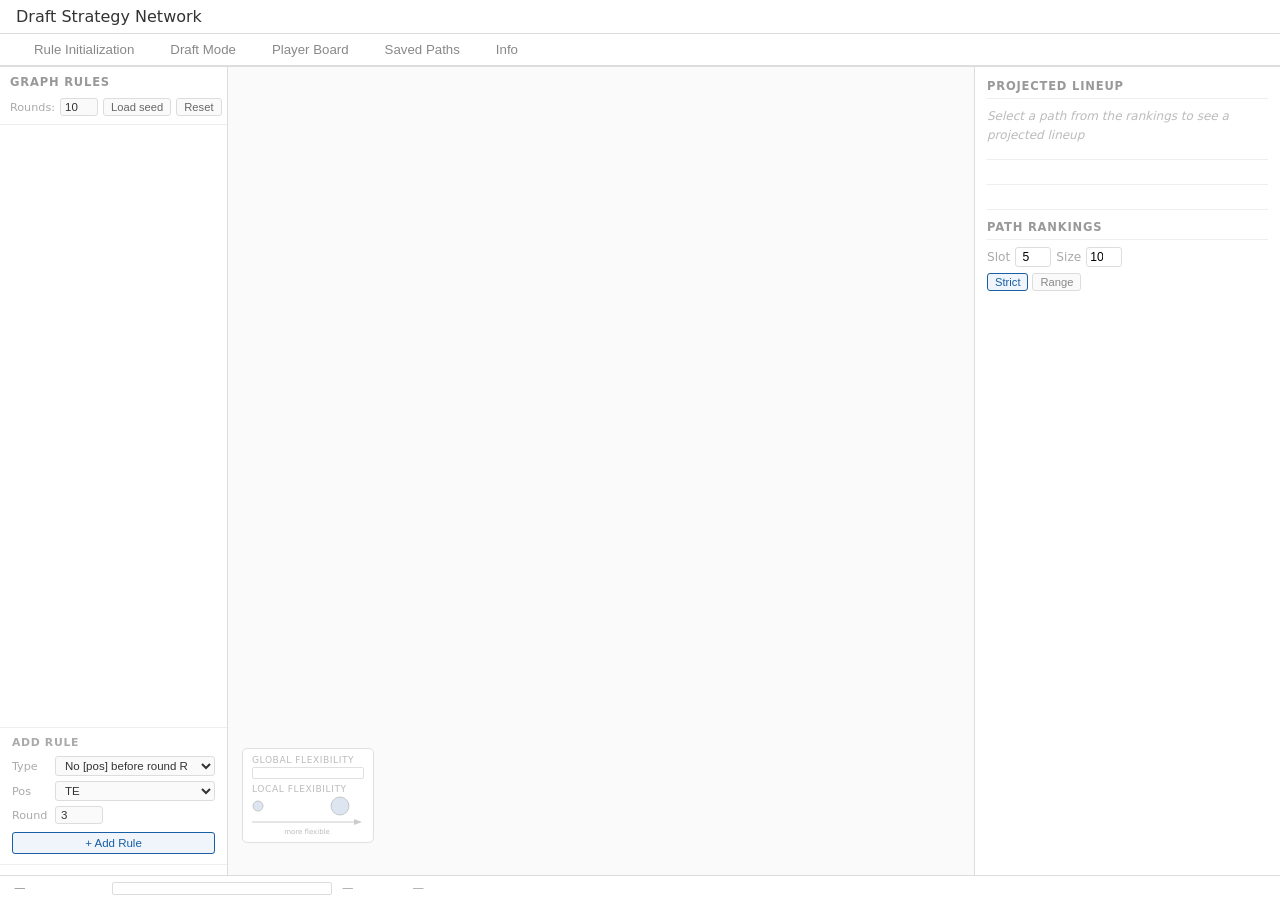
==== commit 86f0b9f4: "Add mobile support to draft strategy tool Add a viewport meta tag and a single max-width:720px media" ====
--- a/draft-strategy/index.html
+++ b/draft-strategy/index.html
@@ -2,6 +2,7 @@
 <html lang="en">
 <head>
 <meta charset="UTF-8">
+<meta name="viewport" content="width=device-width, initial-scale=1">
 <title>Fantasy Draft Strategy Network</title>
 <style>
 * { box-sizing: border-box; margin: 0; padding: 0; }
@@ -318,6 +319,62 @@
 .sv-bad     { color: #dc2626; font-weight: 700; }
 .sv-neutral { color: #444;    font-weight: 700; }
 .sv-seq-table { margin-top: 14px; }
+
+/* ─── Mobile / narrow-viewport support ──────────────────────────────────────
+   Everything below is scoped to narrow screens only. The desktop layout above
+   is left completely untouched, so the site's appearance on the web is
+   unchanged; these rules only take effect at <= 720px viewport width. */
+@media (max-width: 720px) {
+  html, body { height: auto; }
+  body { overflow-x: hidden; overflow-y: auto; -webkit-text-size-adjust: 100%; }
+
+  /* Tab bar: keep reachable, scroll sideways if it overflows */
+  #tab-bar { position: sticky; top: 0; z-index: 20; overflow-x: auto; padding: 0 6px; -webkit-overflow-scrolling: touch; }
+  .tab-btn { padding: 8px 12px; font-size: 0.8rem; white-space: nowrap; flex: 0 0 auto; }
+
+  #header { padding: 7px 12px; }
+
+  /* Draft status bar wraps instead of forcing width */
+  #draft-bar { flex-wrap: wrap; gap: 6px 14px; }
+  #draft-status { margin-left: 0; width: 100%; }
+
+  /* Stack the three-panel workspace vertically */
+  #main { flex-direction: column; overflow: visible; flex: none; }
+  #draft-sidebar, #rules-panel, #panel {
+    width: 100%;
+    flex-grow: 0; flex-shrink: 1;
+    border-left: none; border-right: none;
+    border-bottom: 1px solid #ddd;
+  }
+  #rules-panel, #panel { overflow: visible; height: auto; }
+  #rules-list { flex: none; max-height: 46vh; }
+  #dsb-body { max-height: 52vh; }
+
+  /* Graph scales to width; pinch-zoom to read labels */
+  #graph-wrap { flex: none; flex-direction: column; padding: 6px 4px; overflow: hidden; }
+  svg#graph { width: 100%; height: auto; max-height: 78vh; }
+  #graph-legend { position: static; margin: 8px auto 0; background: #fff; }
+
+  /* Player board */
+  #board-view { flex: none; }
+  #board-toolbar { padding: 8px 10px; }
+  .board-search { width: 100%; }
+  #board-table-wrap { flex: none; overflow-x: auto; }
+  #board-table { font-size: 0.78rem; }
+  #board-table th, #board-table td { padding: 5px 7px; }
+
+  /* Saved paths: stack comparison table above the network overlay */
+  #saved-view { flex-direction: column; flex: none; }
+  #saved-content { width: 100%; border-right: none; border-bottom: 1px solid #e4e4e4; overflow-x: auto; }
+  #saved-viz { min-height: 62vh; }
+  #saved-viz-inner { min-height: 58vh; }
+
+  /* Info page */
+  #info-view { flex: none; overflow: visible; }
+  #info-wrap { padding: 22px 16px 56px; }
+  #info-wrap h1 { font-size: 1.25rem; }
+  .info-metric-row { gap: 8px; }
+}
 </style>
 </head>
 <body>
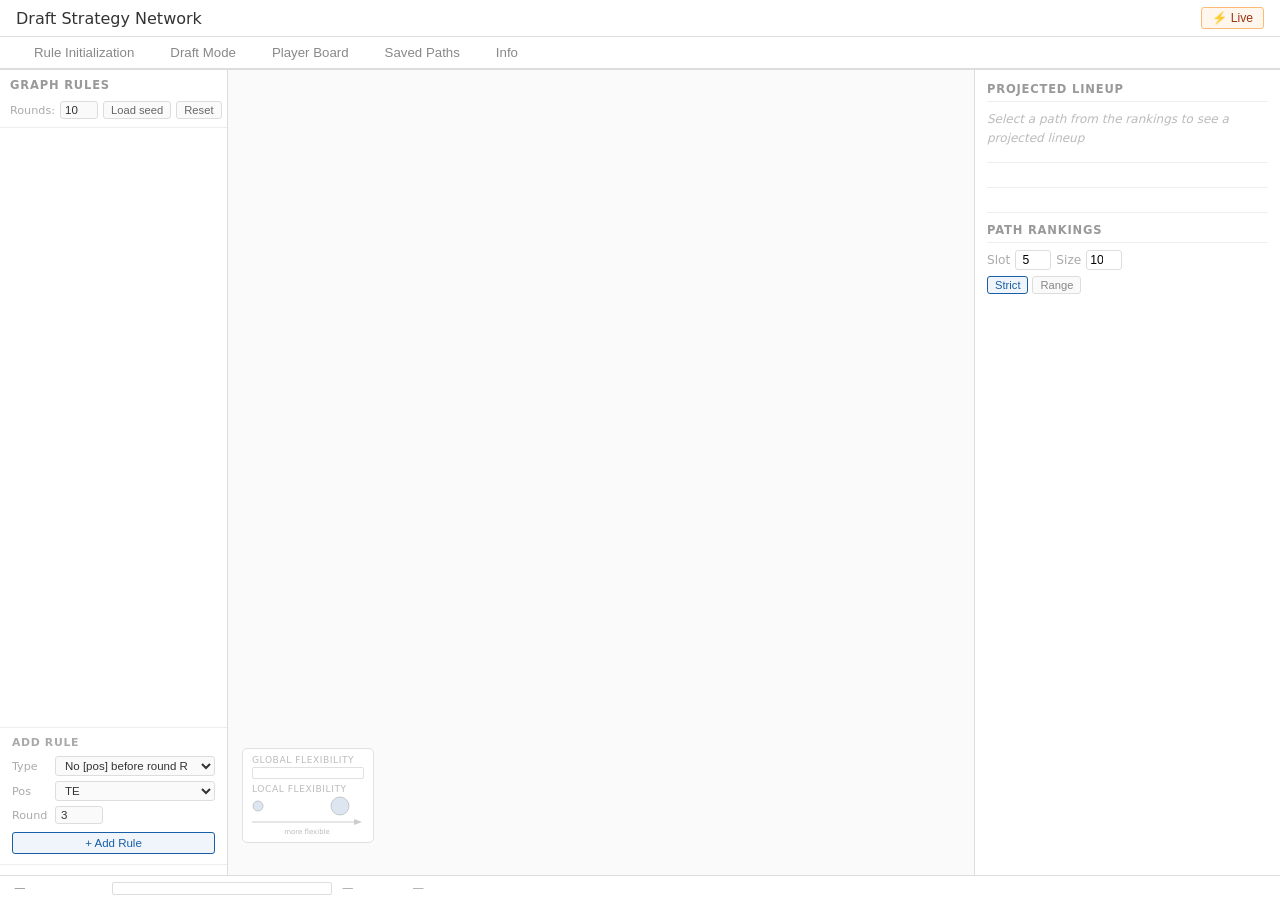
==== commit 1fcef910: "Add live draft mode to draft strategy tool Track a real draft (ESPN mock) as it happens: players tak" ====
--- a/draft-strategy/index.html
+++ b/draft-strategy/index.html
@@ -6,6 +6,7 @@
 <title>Fantasy Draft Strategy Network</title>
 <style>
 * { box-sizing: border-box; margin: 0; padding: 0; }
+[hidden] { display: none !important; }
 body { background: #fafafa; color: #222; font-family: 'Segoe UI', system-ui, sans-serif; height: 100vh; display: flex; flex-direction: column; overflow: hidden; }
 
 /* Header */
@@ -320,6 +321,27 @@
 .sv-neutral { color: #444;    font-weight: 700; }
 .sv-seq-table { margin-top: 14px; }
 
+/* ─── Live draft bar ─────────────────────────────────────────────────────── */
+#live-bar { display: flex; flex-wrap: wrap; align-items: center; gap: 6px 12px; padding: 5px 16px; background: #fff7ed; border-bottom: 1px solid #fed7aa; font-size: 0.76rem; color: #7c2d12; flex-shrink: 0; }
+#live-dot { width: 8px; height: 8px; border-radius: 50%; flex-shrink: 0; }
+#live-dot.live-on  { background: #16a34a; box-shadow: 0 0 0 3px #16a34a22; }
+#live-dot.live-off { background: #cbd5e1; }
+#live-status { font-weight: 700; }
+#live-info { color: #9a5b3b; font-variant-numeric: tabular-nums; }
+#live-warn { color: #b91c1c; font-weight: 600; width: 100%; }
+#live-warn:empty { display: none; }
+.live-btn { padding: 2px 9px; border: 1px solid #fdba74; background: #fff; color: #9a3412; border-radius: 3px; cursor: pointer; font-size: 0.72rem; white-space: nowrap; }
+.live-btn:hover { background: #ffedd5; }
+#live-manual { width: 100%; display: flex; flex-wrap: wrap; align-items: flex-start; gap: 6px; padding-top: 4px; }
+#live-manual-text { flex: 1; min-width: 180px; height: 44px; font-size: 0.72rem; border: 1px solid #fdba74; border-radius: 3px; padding: 4px 6px; resize: vertical; font-family: inherit; }
+#live-manual-result { color: #9a5b3b; }
+#live-toggle-btn { margin-left: auto; padding: 3px 10px; border: 1px solid #fdba74; background: #fff7ed; color: #9a3412; border-radius: 3px; cursor: pointer; font-size: 0.76rem; white-space: nowrap; }
+#live-toggle-btn.on { background: #ea580c; color: #fff; border-color: #ea580c; }
+/* Drafted players on the board */
+.board-row.drafted-row td { background: #f4f4f5; }
+.board-row.drafted-row .player-name { text-decoration: line-through; color: #9ca3af; }
+.drafted-badge { font-size: 0.6rem; font-weight: 700; color: #6b7280; background: #e5e7eb; border-radius: 2px; padding: 1px 4px; letter-spacing: 0.03em; margin-right: 4px; }
+
 /* ─── Mobile / narrow-viewport support ──────────────────────────────────────
    Everything below is scoped to narrow screens only. The desktop layout above
    is left completely untouched, so the site's appearance on the web is
@@ -381,6 +403,24 @@
 
 <div id="header">
   <h1>Draft Strategy Network</h1>
+  <button id="live-toggle-btn">⚡ Live</button>
+</div>
+
+<div id="live-bar" hidden>
+  <span id="live-dot" class="live-off"></span>
+  <span id="live-status">Live draft</span>
+  <span id="live-info"></span>
+  <button class="live-btn" id="live-start-btn">▶ Start</button>
+  <button class="live-btn" id="live-pause-btn" hidden>Pause</button>
+  <button class="live-btn" id="live-manual-btn">Paste picks</button>
+  <button class="live-btn" id="live-exit-btn" hidden>Exit</button>
+  <span id="live-warn"></span>
+  <div id="live-manual" hidden>
+    <textarea id="live-manual-text" placeholder="Paste drafted players — one per line or comma-separated"></textarea>
+    <button class="live-btn" id="live-manual-apply">Apply</button>
+    <button class="live-btn" id="live-manual-clear">Clear drafted</button>
+    <span id="live-manual-result"></span>
+  </div>
 </div>
 
 <div id="tab-bar">
@@ -544,6 +584,7 @@
         <button class="sfbtn" data-sf="avoid">Avoids</button>
         <button class="sfbtn" data-sf="untagged">Untagged</button>
       </div>
+      <label class="pos-cb" id="hide-drafted-wrap" style="display:none"><input type="checkbox" id="hide-drafted-cb"> Hide drafted</label>
       <span class="btb-sep"></span>
       <span id="board-count"></span>
     </div>
@@ -606,6 +647,7 @@
     <a href="#info-measures">Measures explained</a>
     <a href="#info-options">Customizable options</a>
     <a href="#info-usecases">Use-case examples</a>
+    <a href="#info-live">Live draft mode (ESPN mocks)</a>
   </div>
 
   <!-- ── CORE CONCEPT ──────────────────────────────────────────────────────── -->
@@ -805,6 +847,25 @@
   </div>
   <div class="info-callout warn">
     <strong>Note on player data:</strong> path values depend on the rankings CSV loaded in the Player Board. Re-import updated rankings after injury news or ADP shifts; target and avoid tags persist across re-imports.
+  </div>
+
+  <!-- ── LIVE DRAFT ─────────────────────────────────────────────────────────── -->
+  <h2 id="info-live">Live draft mode (ESPN mocks)</h2>
+  <p>The <strong>⚡ Live</strong> button (top-right) tracks a real draft as it happens: every player taken by anyone drops out of every BPA pool, path values and rankings recompute, and — if the feed knows pick order — your own picks auto-advance the Draft Mode path. The NV% / median-Δ simulation is switched off while live so each recompute stays fast.</p>
+  <h3>Two ways to feed it</h3>
+  <ul>
+    <li><strong>ESPN bridge userscript</strong> — install <code>espn-mock-bridge.user.js</code> (see <code>LIVE-DRAFT.md</code> in the repo) in Tampermonkey. It runs on the ESPN draft room, captures picks, and forwards them here automatically. Set your draft slot in its little panel to your position in that mock.</li>
+    <li><strong>Paste picks</strong> — no install needed. Click <strong>⚡ Live → Paste picks</strong>, paste the drafted players (one per line or comma-separated), and hit Apply. Re-paste the growing list whenever you want to refresh. Works for any platform, not just ESPN.</li>
+  </ul>
+  <h3>What to check</h3>
+  <ul>
+    <li>Set <strong>Draft slot</strong> and <strong>League size</strong> (Rule Initialization) to match the mock — the tool uses them to work out which picks are yours.</li>
+    <li>The live bar shows <strong>unmatched</strong> picks — names that didn't map to the rankings CSV (rookies, odd spellings). Those players are <em>not</em> removed from the pool, so path values will be slightly optimistic until you tag them Avoid by hand.</li>
+    <li>A <strong>"left the modeled graph"</strong> warning means your live roster followed a sequence your current rules forbid — relax the offending rule to keep the projection meaningful.</li>
+    <li><strong>Pause</strong> freezes updates without losing state; <strong>Exit</strong> clears the live draft. A refresh mid-draft is safe — the drafted set is restored from local storage.</li>
+  </ul>
+  <div class="info-callout warn">
+    <strong>Limits:</strong> ESPN mock drafts run fast — use the live view to glance at refreshed top paths between your picks, not to re-plan every pick. The bridge reads ESPN's unofficial draft feed and can break when ESPN ships changes; the Paste picks box is the always-works fallback. Player <em>values</em> are still the CSV snapshot — only <em>availability</em> becomes live.
   </div>
 </div>
 </div>
@@ -1021,7 +1082,26 @@
 let activeTab     = 'info';
 let boardSort     = { col: 'adp', dir: 1 };
 let boardFilters  = { pos: new Set(['RB','WR','TE','QB']), status: 'all',
-                      adpMin:'', adpMax:'', valMin:'', valMax:'', search:'' };
+                      adpMin:'', adpMax:'', valMin:'', valMax:'', search:'', hideDrafted: false };
+
+// ── Live draft state (ESPN mock bridge) ──────────────────────────────────────
+let liveMode      = false;   // live-draft tracking active
+let livePaused    = false;   // feed received but not applied
+let liveConnected = false;   // at least one bridge message seen this session
+let liveAutoPath  = false;   // feed provides ordered picks → auto-advance my Draft Mode path
+let liveDrafted   = new Set();       // adp values of players taken by anyone
+let liveMyPicksAdp = [];             // adp values I drafted, in pick order
+let liveLastPick  = 0;               // highest overall pick number seen
+let liveMySlot    = null;            // draft slot reported by the feed (falls back to slot-in)
+let liveUnmatched = [];              // [{name,pos,team}] picks that didn't map to a CSV player
+let liveOffGraph  = false;           // my live roster sequence isn't a node in the current graph
+let lastLiveState = null;            // most recent raw bridge payload
+let liveRecomputeTimer = null;
+
+// A player is out of the pool if the user tagged them "avoid" or they've been drafted live.
+function poolExcluded(p) {
+  return playerTags[p.adp]?.status === 'avoid' || liveDrafted.has(p.adp);
+}
 
 // ── Mutable graph state ───────────────────────────────────────────────────────
 
@@ -1767,7 +1847,7 @@
   const zClass = { target: 'avt', drop: 'avd', reach: 'avr' };
 
   const available = playerData
-    .filter(p => playerTags[p.adp]?.status !== 'avoid' && zone(p) !== null);
+    .filter(p => !poolExcluded(p) && zone(p) !== null);
 
   const validPicks = getValidPicks();
 
@@ -1836,7 +1916,7 @@
 }
 
 function bpaFilter(pos, pick) {
-  const pool = playerData.filter(p => p.pos === pos && playerTags[p.adp]?.status !== 'avoid');
+  const pool = playerData.filter(p => p.pos === pos && !poolExcluded(p));
   if (bpaMode === 'strict') return pool.filter(p => p.adp >= pick);
   return pool.filter(p => p.adp >= pick - rangeBefore && p.adp <= pick + rangeAfter);
 }
@@ -1987,7 +2067,7 @@
   // Pre-compute candidate pool + ADP weights once per pick
   const pickSlots = futurePicks.map(({ pos, round }) => {
     const pick = snakePick(draftSlot, leagueSize, round);
-    const pool = playerData.filter(p => p.pos === pos && playerTags[p.adp]?.status !== 'avoid');
+    const pool = playerData.filter(p => p.pos === pos && !poolExcluded(p));
     const inWindow   = p => bpaMode === 'strict' ? p.adp >= pick : (p.adp >= pick - rangeBefore && p.adp <= pick + rangeAfter);
     const randWindow = p => p.adp >= pick - rangeBefore && p.adp <= pick + rangeAfter;
     const tPool = pool.filter(p => playerTags[p.adp]?.status === 'target' && randWindow(p));
@@ -2055,7 +2135,7 @@
     pastPicks.forEach(pp => {
       if (pp.player || pp.pos < 0) return;
       const pick = snakePick(draftSlot, leagueSize, pp.round);
-      const pool = playerData.filter(p => p.pos === pp.pos && playerTags[p.adp]?.status !== 'avoid');
+      const pool = playerData.filter(p => p.pos === pp.pos && !poolExcluded(p));
       const inW  = p => bpaMode === 'strict' ? p.adp >= pick : (p.adp >= pick - rangeBefore && p.adp <= pick + rangeAfter);
       const bpaPool = pool.filter(inW).sort((a, b) => b.val - a.val);
       pp.player = bpaPool[0] ?? null; pp.source = 'bpa';
@@ -2078,7 +2158,7 @@
     const isRolled = lineupRerollCount > 0;
     futurePicks.forEach(fp => {
       const pick = snakePick(draftSlot, leagueSize, fp.round);
-      const pool = playerData.filter(p => p.pos === fp.pos && !usedAdps.has(p.adp) && playerTags[p.adp]?.status !== 'avoid');
+      const pool = playerData.filter(p => p.pos === fp.pos && !usedAdps.has(p.adp) && !poolExcluded(p));
       const isTarget   = p => playerTags[p.adp]?.status === 'target';
       const tPriority  = p => playerTags[p.adp]?.priority ?? 0;
       const inWindow   = p => bpaMode === 'strict' ? p.adp >= pick : (p.adp >= pick - rangeBefore && p.adp <= pick + rangeAfter);
@@ -2276,7 +2356,9 @@
   function getCachedDist(p) {
     const key = p.nodes.join(',');
     if (!simCache.has(key)) {
-      simCache.set(key, playerData.length
+      // NV% / median-Δ simulation is skipped in live mode — it's the slow step and
+      // the per-pick recompute needs to stay snappy during a real draft.
+      simCache.set(key, (playerData.length && !liveMode)
         ? simulatePathDistribution(p, 1000)
         : { deltas: [], nonViablePct: 0 });
     }
@@ -2616,7 +2698,10 @@
     selectedNodes.clear();
   } else if (!isDraft && draftMode) {
     draftMode = false;
-    draftPath = []; currentNode = null; draftPickVals = []; draftPickedPlayers = []; draftBestRemaining = []; initialBestVal = null;
+    // In live mode the drafted path is owned by the ESPN feed — keep it across tab switches.
+    if (!liveMode) {
+      draftPath = []; currentNode = null; draftPickVals = []; draftPickedPlayers = []; draftBestRemaining = []; initialBestVal = null;
+    }
   }
   document.getElementById('draft-bar').classList.toggle('active', isDraft);
   document.getElementById('draft-sidebar').classList.toggle('visible', isDraft);
@@ -2630,7 +2715,13 @@
   document.getElementById('info-view').style.display    = isInfo  ? 'block' : 'none';
   if (isBoard) renderBoard();
   else if (isSaved) { renderSavedPaths(); renderSavedViz(); }
-  else if (!isInfo) { renderAll(); renderPanel(currentNode !== null ? gNodes[currentNode] : null); }
+  else if (!isInfo) {
+    if (isDraft && liveMode && liveAutoPath) syncLiveDraftPath();
+    renderAll();
+    renderPanel(currentNode !== null ? gNodes[currentNode] : null);
+    if (isDraft && liveMode) renderPathRankings();
+  }
+  renderLiveBar();
 }
 
 // ── Saved Paths ───────────────────────────────────────────────────────────────
@@ -2671,7 +2762,7 @@
   const localFlex  = path.nodes.map(ni => gM.outDeg?.[ni] ?? 0);
   const globalFlex = path.nodes.map(ni => gM.pathsOut?.[ni] ?? 0);
   // Simulate only on the future portion (simPath) so already-made picks aren't re-randomised
-  const dist = playerData.length ? simulatePathDistribution(simPath ?? path, 1000) : { deltas: [], nonViablePct: 0 };
+  const dist = (playerData.length && !liveMode) ? simulatePathDistribution(simPath ?? path, 1000) : { deltas: [], nonViablePct: 0 };
   savedPaths.push({ nodes: path.nodes.slice(), picks, val: path.val, localFlex, globalFlex,
                     deltas: dist.deltas, nonViablePct: dist.nonViablePct });
 }
@@ -2992,6 +3083,7 @@
     if (boardFilters.valMin !== '' && p.val < +boardFilters.valMin) return false;
     if (boardFilters.valMax !== '' && p.val > +boardFilters.valMax) return false;
     if (boardFilters.search && !p.name.toLowerCase().includes(boardFilters.search)) return false;
+    if (boardFilters.hideDrafted && liveDrafted.has(p.adp)) return false;
     return true;
   }).sort((a, b) => {
     const col = boardSort.col;
@@ -3037,7 +3129,9 @@
     const status = tag.status || '';
     const isTarget = status === 'target';
     const isAvoid  = status === 'avoid';
-    const rowClass = isTarget ? 'board-row target-row' : isAvoid ? 'board-row avoid-row' : 'board-row';
+    const isDrafted = liveMode && liveDrafted.has(p.adp);
+    const rowClass = (isTarget ? 'board-row target-row' : isAvoid ? 'board-row avoid-row' : 'board-row')
+                     + (isDrafted ? ' drafted-row' : '');
     const posColor = PICK_COLORS[p.pos] ?? '#666';
     const priority = tag.priority ?? 3;
     const idealRound = tag.idealRound ?? p.adpRound;
@@ -3053,7 +3147,7 @@
       : `<span class="td-muted">${p.adpRound}</span>`;
 
     return `<tr class="${rowClass}">
-      <td><span class="player-name">${p.name}</span></td>
+      <td>${isDrafted ? '<span class="drafted-badge">DRAFTED</span>' : ''}<span class="player-name">${p.name}</span></td>
       <td><span class="pos-badge" style="color:${posColor}">${p.posStr}</span></td>
       <td>${p.team}</td>
       <td class="td-num">${p.adp}</td>
@@ -3087,7 +3181,9 @@
 // ── Init ──────────────────────────────────────────────────────────────────────
 
 loadRankings();
+buildLiveNameIndex();
 loadTagsFromStorage();
+restoreLive();
 
 // Tab switching
 document.getElementById('tab-init-btn').addEventListener('click',  () => switchTab('init'));
@@ -3221,6 +3317,320 @@
   if (bpaMode === 'range') renderPathRankings();
 });
 
+// ── Live draft (ESPN mock bridge) ────────────────────────────────────────────
+//
+// A companion Tampermonkey userscript (draft-strategy/espn-mock-bridge.user.js)
+// runs on the ESPN draft room, captures each pick, and re-broadcasts it into
+// this page as `window.postMessage({ source: 'espn-mock-bridge', state })`.
+// `state.picks` is [{ overall, name, pos, team }]. This page maps those names to
+// the embedded rankings, marks them drafted (removed from every BPA pool), and —
+// when picks carry an `overall` number — auto-advances the Draft Mode path for
+// the picks that fall on the user's slot. NV% simulation is disabled while live.
+//
+// Everything also works without the userscript via the "Paste picks" box.
+
+function normLiveName(s) {
+  return (s || '').toLowerCase()
+    .replace(/[.'`’]/g, '')
+    .replace(/\s+(jr|sr|ii|iii|iv|v)\b/g, '')
+    .replace(/[^a-z ]/g, '')
+    .replace(/\s+/g, ' ').trim();
+}
+
+let liveNameIndex = new Map();
+// Hand-fix any ESPN spellings that don't normalise to a CSV name: normalised name → adp
+const LIVE_NAME_OVERRIDES = {};
+
+function buildLiveNameIndex() {
+  liveNameIndex = new Map();
+  playerData.forEach(p => {
+    const n = normLiveName(p.name);
+    if (!liveNameIndex.has(n)) liveNameIndex.set(n, p);
+    liveNameIndex.set(n + '|' + p.posStr, p);
+  });
+}
+
+function matchLivePlayer(name, pos, team) {
+  const n = normLiveName(name);
+  if (!n) return null;
+  if (LIVE_NAME_OVERRIDES[n] != null) return playerData.find(p => p.adp === LIVE_NAME_OVERRIDES[n]) || null;
+  pos = (pos || '').toUpperCase();
+  team = (team || '').toUpperCase();
+  return liveNameIndex.get(n + '|' + pos)
+      || liveNameIndex.get(n)
+      || (pos && team && playerData.find(p => p.posStr === pos && p.team === team
+            && normLiveName(p.name).split(' ').pop() === n.split(' ').pop()))
+      || null;
+}
+
+function persistLive() {
+  try {
+    localStorage.setItem('liveDraftState', JSON.stringify({
+      mode: liveMode, drafted: [...liveDrafted], myPicks: liveMyPicksAdp,
+      lastPick: liveLastPick, mySlot: liveMySlot, autoPath: liveAutoPath
+    }));
+  } catch (e) {}
+}
+
+function restoreLive() {
+  try {
+    const s = JSON.parse(localStorage.getItem('liveDraftState') || 'null');
+    if (!s || !s.mode) return;
+    liveMode = true;
+    liveDrafted = new Set(s.drafted || []);
+    liveMyPicksAdp = s.myPicks || [];
+    liveLastPick = s.lastPick || 0;
+    liveMySlot = s.mySlot || null;
+    liveAutoPath = !!s.autoPath || liveMyPicksAdp.length > 0;
+    if (liveMySlot) draftSlot = Math.max(1, Math.min(24, liveMySlot));
+  } catch (e) {}
+}
+
+// Rebuild Draft Mode's path from the players the feed says I drafted.
+function syncLiveDraftPath() {
+  if (!liveMode || !gNodes.length) return;
+  draftPath = []; currentNode = null; draftPickVals = []; draftPickedPlayers = [];
+  draftBestRemaining = []; initialBestVal = null;
+  liveOffGraph = false;
+  const mine = liveMyPicksAdp.map(adp => playerData.find(p => p.adp === adp)).filter(Boolean);
+  for (const pl of mine) {
+    if (isDraftComplete()) break;
+    const next = findNextNode(pl.pos);
+    if (next < 0) { liveOffGraph = true; break; }
+    if (initialBestVal === null && playerData.length) {
+      computeEdgeValues();
+      const bp = rankPaths(1);
+      initialBestVal = bp.length ? bp[0].val : 0;
+    }
+    draftPath.push(next); currentNode = next;
+    draftPickVals.push(pl.val);
+    draftPickedPlayers.push(pl);
+    if (playerData.length) draftBestRemaining.push(bestRemainingVal(currentNode));
+  }
+}
+
+function scheduleLiveRecompute() {
+  clearTimeout(liveRecomputeTimer);
+  liveRecomputeTimer = setTimeout(runLiveRecompute, 450);
+}
+
+function runLiveRecompute() {
+  rankHighlight = null;
+  if (activeTab === 'draft') {
+    if (liveAutoPath) syncLiveDraftPath();
+    renderAll();
+    renderPanel(currentNode !== null ? gNodes[currentNode] : null);
+    renderPathRankings();
+  } else if (activeTab === 'board') {
+    renderBoard();
+  } else if (activeTab === 'init') {
+    renderAll();
+    renderPathRankings();
+  }
+  renderLiveBar();
+}
+
+function applyLiveState(state) {
+  lastLiveState = state;
+  liveConnected = true;
+  if (!liveMode || livePaused) { renderLiveBar(); return; }
+
+  if (state.leagueSize >= 4 && state.leagueSize <= 24) {
+    leagueSize = state.leagueSize;
+    const si = document.getElementById('size-in'); if (si) si.value = leagueSize;
+  }
+  if (state.mySlot >= 1 && state.mySlot <= 24) {
+    liveMySlot = state.mySlot;
+    draftSlot = state.mySlot;
+    const sl = document.getElementById('slot-in'); if (sl) sl.value = draftSlot;
+  }
+
+  const picks = state.picks || [];
+  const hasOverall = picks.some(p => p.overall > 0);
+  liveAutoPath = hasOverall;
+
+  // Which overall pick numbers are mine, in a snake draft
+  const myOveralls = new Set();
+  if (hasOverall) {
+    for (let r = 1; r <= maxRound; r++) myOveralls.add(snakePick(draftSlot, leagueSize, r));
+  }
+
+  const drafted = new Set();
+  const mine = [];
+  liveUnmatched = [];
+  picks.forEach(pk => {
+    const pos = (pk.pos || '').toUpperCase();
+    const pl = matchLivePlayer(pk.name, pos, pk.team);
+    if (pl) {
+      drafted.add(pl.adp);
+      if (hasOverall && myOveralls.has(pk.overall)) mine.push({ ord: pk.overall, adp: pl.adp });
+    } else if (['RB', 'WR', 'TE', 'QB'].includes(pos)) {
+      liveUnmatched.push(pk);
+    }
+  });
+  liveDrafted = drafted;
+  liveMyPicksAdp = mine.sort((a, b) => a.ord - b.ord).map(x => x.adp);
+  liveLastPick = picks.reduce((m, p) => Math.max(m, p.overall || 0), 0);
+  if (liveUnmatched.length) console.warn('[live] unmatched picks:', liveUnmatched);
+
+  persistLive();
+  scheduleLiveRecompute();
+}
+
+const TEAM_ABBRS = /\s+(ARI|ATL|BAL|BUF|CAR|CHI|CIN|CLE|DAL|DEN|DET|GB|HOU|IND|JAX|KC|LV|LAC|LAR|MIA|MIN|NE|NO|NYG|NYJ|PHI|PIT|SEA|SF|TB|TEN|WSH|WAS)$/i;
+function cleanManualLine(line) {
+  let s = line.replace(/\(.*?\)/g, ' ')                 // "(BUF)", "(Bye 12)"
+              .replace(/\b(round|pick|r\d+|#\d+)\b.*/i, ' ')
+              .split(/\s[-–|]\s/)[0]                     // "Name - TEAM"
+              .replace(/^\s*\d+[.)]\s*/, '')             // "12. Name"
+              .trim();
+  s = s.replace(/^(QB|RB|WR|TE|K|DEF|DST|D\/ST|FLEX|BE|BN|IR)\s+/i, '');
+  // strip trailing "TEAM" and "POS" tokens (either order), e.g. "Bijan Robinson RB ATL"
+  for (let i = 0; i < 3; i++) {
+    const t = s.replace(TEAM_ABBRS, '').replace(/\s+(QB|RB|WR|TE|K|DEF|DST|D\/ST)$/i, '').trim();
+    if (t === s) break;
+    s = t;
+  }
+  return s.trim();
+}
+
+function applyManualPicks(text) {
+  // One player per line is the common paste (ESPN pick history). Fall back to
+  // comma-splitting only when the text is a single line.
+  const splitter = /[\n;]/.test(text.trim()) ? /[\n;]+/ : /[\n;,]+/;
+  const names = text.split(splitter).map(cleanManualLine).filter(Boolean);
+  const drafted = new Set(liveDrafted);
+  liveUnmatched = [];
+  let matched = 0;
+  names.forEach(nm => {
+    const pl = matchLivePlayer(nm, '', '');
+    if (pl) { drafted.add(pl.adp); matched++; }
+    else liveUnmatched.push({ name: nm, pos: '', team: '' });
+  });
+  liveDrafted = drafted;
+  liveAutoPath = false;  // paste mode: user still drives Draft Mode by hand
+  persistLive();
+  runLiveRecompute();
+  return { matched, total: names.length };
+}
+
+function enterLiveMode() {
+  liveMode = true; livePaused = false; liveAutoPath = false;
+  liveDrafted = new Set(); liveMyPicksAdp = []; liveOffGraph = false; liveUnmatched = [];
+  document.getElementById('live-bar').hidden = false;
+  document.getElementById('live-toggle-btn').classList.add('on');
+  persistLive();
+  switchTab('draft');
+  if (lastLiveState) applyLiveState(lastLiveState);
+  else runLiveRecompute();
+}
+
+function exitLiveMode() {
+  liveMode = false; livePaused = false; liveAutoPath = false;
+  liveDrafted = new Set(); liveMyPicksAdp = []; liveOffGraph = false; liveUnmatched = [];
+  draftPath = []; currentNode = null; draftPickVals = []; draftPickedPlayers = [];
+  draftBestRemaining = []; initialBestVal = null;
+  try { localStorage.removeItem('liveDraftState'); } catch (e) {}
+  boardFilters.hideDrafted = false;
+  const cb = document.getElementById('hide-drafted-cb'); if (cb) cb.checked = false;
+  document.getElementById('live-toggle-btn').classList.remove('on');
+  document.getElementById('live-bar').hidden = true;
+  if (activeTab === 'board') renderBoard();
+  else if (activeTab !== 'info' && activeTab !== 'saved') { renderAll(); renderPathRankings(); }
+  renderLiveBar();
+}
+
+function renderLiveBar() {
+  const bar = document.getElementById('live-bar');
+  if (!bar) return;
+  const dot = document.getElementById('live-dot');
+  const status = document.getElementById('live-status');
+  const info = document.getElementById('live-info');
+  const warn = document.getElementById('live-warn');
+  const startBtn = document.getElementById('live-start-btn');
+  const pauseBtn = document.getElementById('live-pause-btn');
+  const exitBtn = document.getElementById('live-exit-btn');
+  const hd = document.getElementById('hide-drafted-wrap');
+
+  dot.className = liveConnected ? 'live-on' : 'live-off';
+  if (hd) hd.style.display = liveMode ? '' : 'none';
+
+  if (liveMode) {
+    startBtn.hidden = true; pauseBtn.hidden = false; exitBtn.hidden = false;
+    pauseBtn.textContent = livePaused ? 'Resume' : 'Pause';
+    status.textContent = livePaused ? 'Live — paused'
+      : liveConnected ? 'Live — ESPN connected' : 'Live — paste mode';
+    const bits = [];
+    if (liveLastPick) bits.push('pick ' + liveLastPick);
+    bits.push('slot ' + draftSlot + (liveMySlot ? '' : ' (set manually)'));
+    bits.push(liveDrafted.size + ' off the board');
+    if (!liveAutoPath && liveConnected) bits.push('advancing path by hand');
+    info.textContent = bits.join('  ·  ');
+    const w = [];
+    if (liveOffGraph) w.push('⚠ your live roster left the modeled graph — relax rules to keep following it');
+    if (liveUnmatched.length) w.push('⚠ ' + liveUnmatched.length + ' unmatched: '
+      + liveUnmatched.slice(0, 4).map(u => u.name).join(', ') + (liveUnmatched.length > 4 ? '…' : ''));
+    warn.textContent = w.join('      ');
+  } else {
+    startBtn.hidden = false; pauseBtn.hidden = true; exitBtn.hidden = true;
+    status.textContent = liveConnected ? 'ESPN mock detected' : 'Live draft';
+    info.textContent = liveConnected
+      ? 'ready — set your draft slot, then Start'
+      : 'waiting for the ESPN bridge userscript — or use "Paste picks"';
+    warn.textContent = '';
+  }
+}
+
+window.addEventListener('message', e => {
+  const d = e.data;
+  if (!d || d.source !== 'espn-mock-bridge' || !d.state) return;
+  if (!liveMode) document.getElementById('live-bar').hidden = false;
+  applyLiveState(d.state);
+});
+
+document.getElementById('live-toggle-btn').addEventListener('click', () => {
+  const bar = document.getElementById('live-bar');
+  if (liveMode) { exitLiveMode(); return; }
+  bar.hidden = !bar.hidden;
+  document.getElementById('live-toggle-btn').classList.toggle('on', !bar.hidden);
+  renderLiveBar();
+});
+document.getElementById('live-start-btn').addEventListener('click', enterLiveMode);
+document.getElementById('live-exit-btn').addEventListener('click', exitLiveMode);
+document.getElementById('live-pause-btn').addEventListener('click', () => {
+  livePaused = !livePaused;
+  if (!livePaused && lastLiveState) applyLiveState(lastLiveState);
+  renderLiveBar();
+});
+document.getElementById('live-manual-btn').addEventListener('click', () => {
+  const m = document.getElementById('live-manual');
+  m.hidden = !m.hidden;
+});
+document.getElementById('live-manual-apply').addEventListener('click', () => {
+  if (!liveMode) enterLiveMode();
+  const r = applyManualPicks(document.getElementById('live-manual-text').value);
+  document.getElementById('live-manual-result').textContent =
+    r.matched + '/' + r.total + ' matched' + (r.total - r.matched ? ' — check spelling of the rest' : '');
+});
+document.getElementById('live-manual-clear').addEventListener('click', () => {
+  liveDrafted = new Set(); liveMyPicksAdp = []; liveUnmatched = [];
+  persistLive();
+  runLiveRecompute();
+  document.getElementById('live-manual-result').textContent = 'cleared';
+});
+document.getElementById('hide-drafted-cb').addEventListener('change', e => {
+  boardFilters.hideDrafted = e.target.checked;
+  renderBoard();
+});
+
+// Reflect a restored live session into the UI
+if (liveMode) {
+  document.getElementById('live-bar').hidden = false;
+  document.getElementById('live-toggle-btn').classList.add('on');
+  const sl = document.getElementById('slot-in'); if (sl && liveMySlot) sl.value = draftSlot;
+}
+renderLiveBar();
+
 </script>
 </body>
 </html>
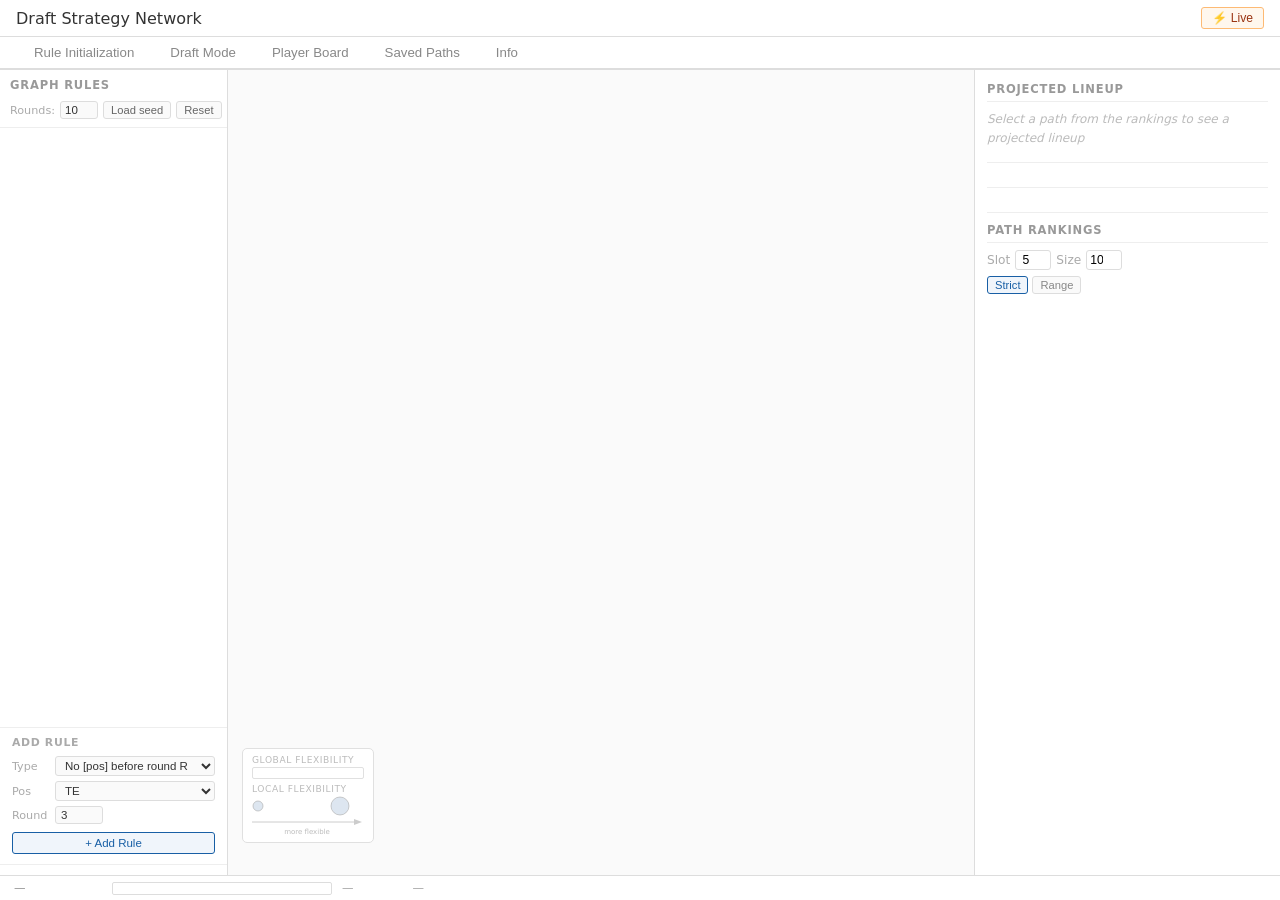
==== commit 861d21ff: "Live draft: backfill picks from REST, fix re-render spam + my-pick tracking Userscript v0.7: - Poll " ====
--- a/draft-strategy/index.html
+++ b/draft-strategy/index.html
@@ -1097,6 +1097,9 @@
 let liveOffGraph  = false;           // my live roster sequence isn't a node in the current graph
 let lastLiveState = null;            // most recent raw bridge payload
 let liveRecomputeTimer = null;
+let liveNameIndex = new Map();       // normalised player name → CSV player (built after loadRankings)
+// Hand-fix any ESPN spellings that don't normalise to a CSV name: normalised name → adp
+const LIVE_NAME_OVERRIDES = {};
 
 // A player is out of the pool if the user tagged them "avoid" or they've been drafted live.
 function poolExcluded(p) {
@@ -3337,10 +3340,6 @@
     .replace(/\s+/g, ' ').trim();
 }
 
-let liveNameIndex = new Map();
-// Hand-fix any ESPN spellings that don't normalise to a CSV name: normalised name → adp
-const LIVE_NAME_OVERRIDES = {};
-
 function buildLiveNameIndex() {
   liveNameIndex = new Map();
   playerData.forEach(p => {
@@ -3430,6 +3429,7 @@
   renderLiveBar();
 }
 
+let liveStateSig = '';
 function applyLiveState(state) {
   lastLiveState = state;
   liveConnected = true;
@@ -3447,33 +3447,45 @@
 
   const picks = state.picks || [];
   const hasOverall = picks.some(p => p.overall > 0);
-  liveAutoPath = hasOverall;
-
-  // Which overall pick numbers are mine, in a snake draft
+
+  // My overall pick numbers in a snake draft (cover a full-length draft, not
+  // just the modelled rounds — extras simply won't match a graph node).
   const myOveralls = new Set();
-  if (hasOverall) {
-    for (let r = 1; r <= maxRound; r++) myOveralls.add(snakePick(draftSlot, leagueSize, r));
-  }
+  for (let r = 1; r <= 24; r++) myOveralls.add(snakePick(draftSlot, leagueSize, r));
 
   const drafted = new Set();
   const mine = [];
+  let matchedCount = 0;
   liveUnmatched = [];
   picks.forEach(pk => {
     const pos = (pk.pos || '').toUpperCase();
     const pl = matchLivePlayer(pk.name, pos, pk.team);
     if (pl) {
+      matchedCount++;
       drafted.add(pl.adp);
-      if (hasOverall && myOveralls.has(pk.overall)) mine.push({ ord: pk.overall, adp: pl.adp });
+      if (pk.overall > 0 && myOveralls.has(pk.overall)) mine.push({ ord: pk.overall, adp: pl.adp });
     } else if (['RB', 'WR', 'TE', 'QB'].includes(pos)) {
       liveUnmatched.push(pk);
     }
   });
   liveDrafted = drafted;
   liveMyPicksAdp = mine.sort((a, b) => a.ord - b.ord).map(x => x.adp);
+  // Only drive the Draft Mode path automatically if we actually recovered an
+  // ordered set of my picks; otherwise just prune pools and let the user click.
+  liveAutoPath = liveMyPicksAdp.length > 0;
   liveLastPick = picks.reduce((m, p) => Math.max(m, p.overall || 0), 0);
-  if (liveUnmatched.length) console.warn('[live] unmatched picks:', liveUnmatched);
+
+  console.log('[live] picks=%d matched=%d drafted=%d mine=[%s] slot=%d size=%d lastPick=%d unmatched=%d',
+    picks.length, matchedCount, drafted.size, liveMyPicksAdp.join(','), draftSlot, leagueSize, liveLastPick, liveUnmatched.length);
+  if (liveUnmatched.length) console.warn('[live] unmatched:', liveUnmatched.map(u => u.name));
 
   persistLive();
+
+  // Skip the (expensive) recompute when nothing material changed — the
+  // userscript re-broadcasts an identical state every few seconds.
+  const sig = liveMyPicksAdp.join(',') + '|' + [...drafted].sort((a, b) => a - b).join(',') + '|' + draftSlot + '|' + leagueSize;
+  if (sig === liveStateSig) { renderLiveBar(); return; }
+  liveStateSig = sig;
   scheduleLiveRecompute();
 }
 
@@ -3515,7 +3527,7 @@
 }
 
 function enterLiveMode() {
-  liveMode = true; livePaused = false; liveAutoPath = false;
+  liveMode = true; livePaused = false; liveAutoPath = false; liveStateSig = '';
   liveDrafted = new Set(); liveMyPicksAdp = []; liveOffGraph = false; liveUnmatched = [];
   document.getElementById('live-bar').hidden = false;
   document.getElementById('live-toggle-btn').classList.add('on');
@@ -3526,7 +3538,7 @@
 }
 
 function exitLiveMode() {
-  liveMode = false; livePaused = false; liveAutoPath = false;
+  liveMode = false; livePaused = false; liveAutoPath = false; liveStateSig = '';
   liveDrafted = new Set(); liveMyPicksAdp = []; liveOffGraph = false; liveUnmatched = [];
   draftPath = []; currentNode = null; draftPickVals = []; draftPickedPlayers = [];
   draftBestRemaining = []; initialBestVal = null;
@@ -3623,6 +3635,20 @@
   renderBoard();
 });
 
+// Local dev helper: simulate an ESPN feed without a real draft.
+//   __liveTest(nPicks, slot, size)  — fires the same postMessage the userscript sends.
+if (/^(localhost|127\.0\.0\.1)$/.test(location.hostname) || location.protocol === 'file:'
+    || location.search.includes('livetest')) {
+  window.__liveTest = function (n = 40, slot = 5, size = 10) {
+    const picks = playerData.slice().sort((a, b) => a.adp - b.adp).slice(0, n)
+      .map((p, i) => ({ overall: i + 1, name: p.name, pos: p.posStr, team: p.team }));
+    window.postMessage({ source: 'espn-mock-bridge',
+      state: { connected: true, leagueSize: size, mySlot: slot, picks } }, '*');
+    console.log(`[__liveTest] posted ${n} picks (slot ${slot}, ${size}-team). Click ⚡ Live → Start.`);
+  };
+  console.log('[live] dev helper ready: __liveTest(nPicks, slot, size)');
+}
+
 // Reflect a restored live session into the UI
 if (liveMode) {
   document.getElementById('live-bar').hidden = false;
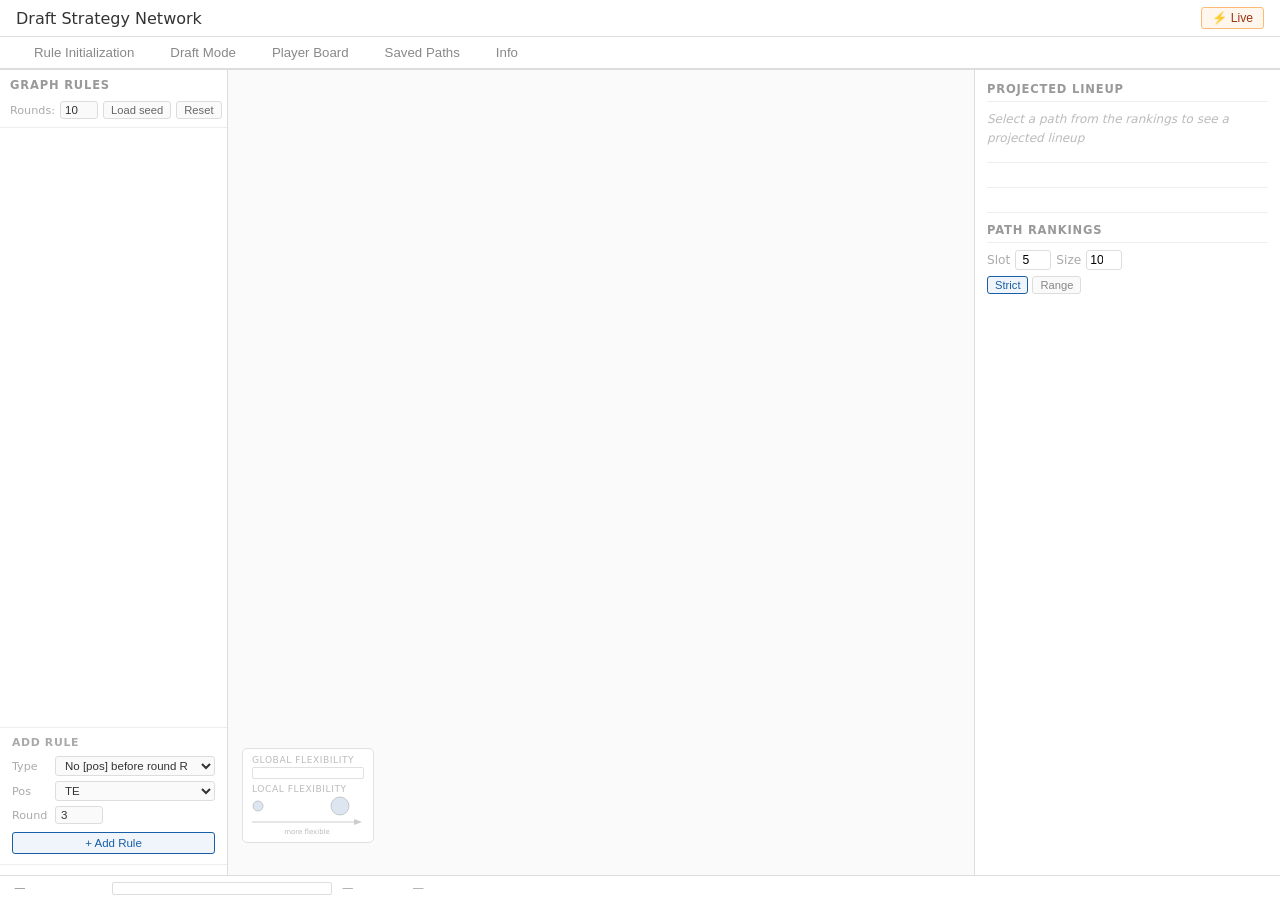
==== commit 1ddc19eb: "Live draft: log which of my picks left the modelled graph Co-Authored-By: Claude Sonnet 5 <noreply@a" ====
--- a/draft-strategy/index.html
+++ b/draft-strategy/index.html
@@ -3392,10 +3392,15 @@
   draftBestRemaining = []; initialBestVal = null;
   liveOffGraph = false;
   const mine = liveMyPicksAdp.map(adp => playerData.find(p => p.adp === adp)).filter(Boolean);
-  for (const pl of mine) {
+  for (let i = 0; i < mine.length; i++) {
+    const pl = mine[i];
     if (isDraftComplete()) break;
     const next = findNextNode(pl.pos);
-    if (next < 0) { liveOffGraph = true; break; }
+    if (next < 0) {
+      liveOffGraph = true;
+      console.warn(`[live] my pick ${i + 1} (${POS[pl.pos]} ${pl.name}) isn't a node in the current graph — rules too restrictive for my actual roster. Path stops here.`);
+      break;
+    }
     if (initialBestVal === null && playerData.length) {
       computeEdgeValues();
       const bp = rankPaths(1);
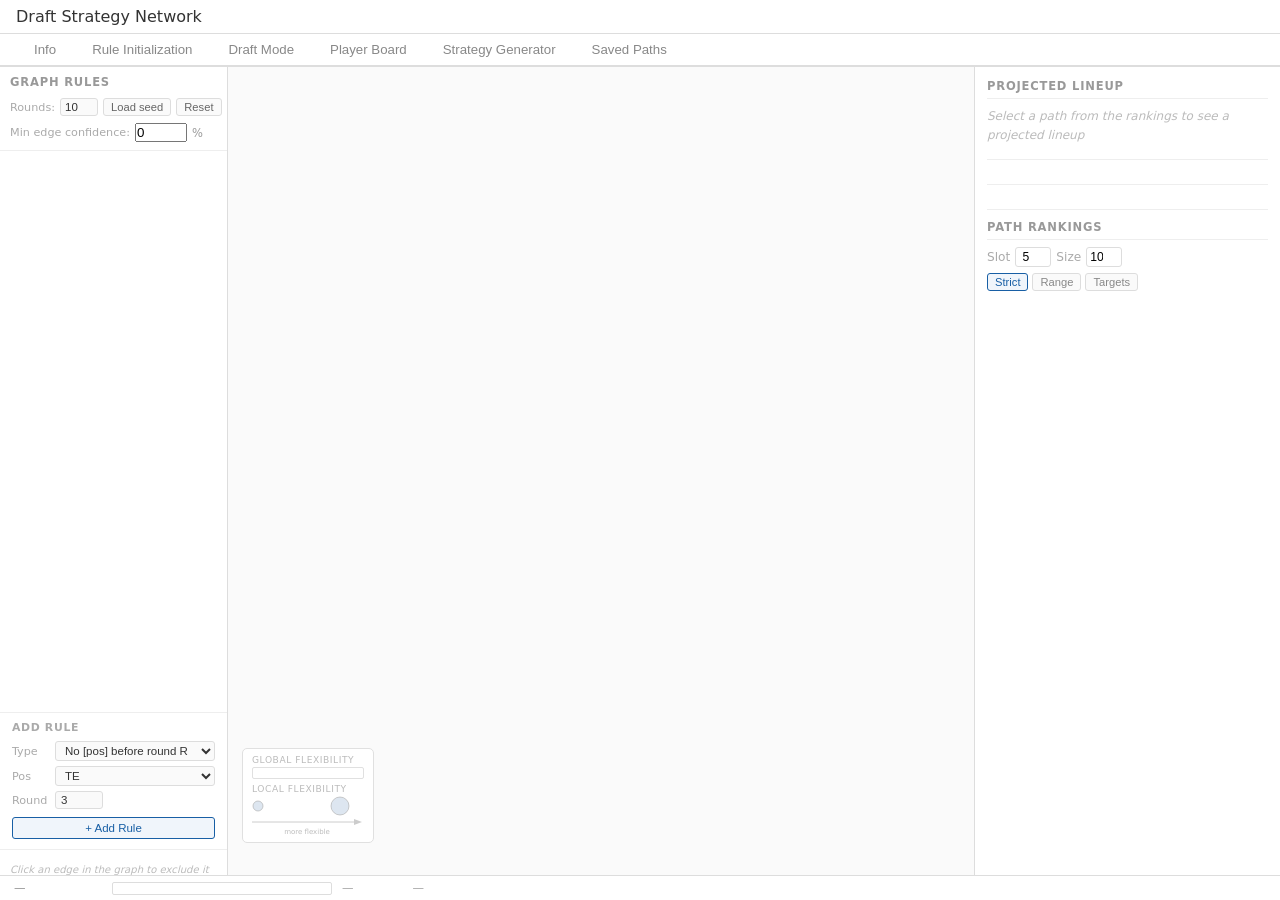
==== commit 3cbeb2cb: "Update draft strategy tool" ====
--- a/draft-strategy/index.html
+++ b/draft-strategy/index.html
@@ -2,11 +2,9 @@
 <html lang="en">
 <head>
 <meta charset="UTF-8">
-<meta name="viewport" content="width=device-width, initial-scale=1">
 <title>Fantasy Draft Strategy Network</title>
 <style>
 * { box-sizing: border-box; margin: 0; padding: 0; }
-[hidden] { display: none !important; }
 body { background: #fafafa; color: #222; font-family: 'Segoe UI', system-ui, sans-serif; height: 100vh; display: flex; flex-direction: column; overflow: hidden; }
 
 /* Header */
@@ -31,7 +29,23 @@
 #main { display: flex; flex: 1; overflow: hidden; }
 
 /* Rules panel */
-#rules-panel { width: 228px; flex-shrink: 0; background: #fff; border-right: 1px solid #ddd; display: flex; flex-direction: column; overflow: hidden; font-size: 0.76rem; }
+#rules-panel, #target-panel { width: 228px; flex-shrink: 0; background: #fff; border-right: 1px solid #ddd; display: flex; flex-direction: column; overflow: hidden; font-size: 0.76rem; }
+#target-panel { overflow-y: auto; }
+.tg-desc { font-size: 0.68rem; color: #999; line-height: 1.4; padding: 0 10px 6px; }
+.tg-section-hdr { font-size: 0.68rem; color: #aaa; text-transform: uppercase; letter-spacing: 0.07em; padding: 8px 10px 2px; border-top: 1px solid #f0f0f0; }
+#target-rules-list { max-height: 150px; overflow-y: auto; }
+.tg-reach-toggle { display: flex; align-items: center; gap: 6px; padding: 6px 10px; font-size: 0.75rem; color: #333; cursor: pointer; }
+.tg-reach-hint { padding-top: 2px; padding-bottom: 4px; }
+#tg-summary { padding: 4px 10px 8px; }
+.tg-empty { color: #ccc; font-style: italic; font-size: 0.72rem; padding: 8px 0; }
+.tg-round-row { margin-bottom: 6px; }
+.tg-round-lbl { font-size: 0.68rem; font-weight: 700; color: #888; margin-bottom: 2px; }
+.tg-pos-row { display: flex; align-items: center; gap: 5px; font-size: 0.7rem; padding: 1px 0; }
+.tg-pos-name { width: 24px; font-weight: 700; }
+.tg-pos-bar-wrap { flex: 1; height: 6px; background: #eee; border-radius: 3px; overflow: hidden; }
+.tg-pos-bar { height: 100%; border-radius: 3px; }
+.tg-pos-pct { width: 32px; text-align: right; color: #888; font-variant-numeric: tabular-nums; }
+#tg-goto-board-btn { display: block; }
 .rpanel-head { padding: 8px 10px 6px; border-bottom: 1px solid #eee; display: flex; align-items: center; gap: 5px; flex-shrink: 0; flex-wrap: wrap; }
 .rpanel-head h3 { font-size: 0.72rem; color: #999; text-transform: uppercase; letter-spacing: 0.07em; flex: 1; min-width: 100%; margin-bottom: 4px; }
 .rpanel-hbtn { padding: 2px 7px; border: 1px solid #ddd; background: #fafafa; color: #666; border-radius: 3px; cursor: pointer; font-size: 0.7rem; white-space: nowrap; }
@@ -58,12 +72,26 @@
 .rf-row input[type=number] { max-width: 48px; flex: none; }
 #add-rule-btn { width: 100%; padding: 4px; border: 1px solid #185FA5; background: #f0f5fb; color: #185FA5; border-radius: 3px; cursor: pointer; font-size: 0.72rem; margin-top: 3px; }
 #add-rule-btn:hover { background: #ddeaf8; }
-#graph-status { padding: 5px 12px; font-size: 0.69rem; color: #aaa; border-top: 1px solid #eee; flex-shrink: 0; line-height: 1.5; }
+.graph-status { padding: 5px 12px; font-size: 0.69rem; color: #aaa; border-top: 1px solid #eee; flex-shrink: 0; line-height: 1.5; }
 
 /* Graph & info panel */
 #graph-wrap { flex: 1; display: flex; align-items: center; justify-content: center; padding: 6px 8px; background: #fafafa; min-width: 0; }
 svg#graph { display: block; width: auto; height: 70vh; }
 #panel { width: 306px; flex-shrink: 0; background: #fff; border-left: 1px solid #ddd; padding: 12px; overflow-y: auto; }
+
+#edge-tooltip { position: fixed; z-index: 50; background: #fff; border: 1px solid #d5d5d5; border-radius: 6px; box-shadow: 0 4px 14px rgba(0,0,0,0.14); padding: 7px 10px 9px; font-size: 0.72rem; min-width: 210px; pointer-events: none; }
+.et-hdr { font-weight: 700; color: #333; font-size: 0.74rem; margin-bottom: 3px; }
+.et-pick { font-weight: 400; color: #999; }
+.et-pos-badge { font-weight: 700; text-transform: uppercase; letter-spacing: 0.04em; }
+.et-edge-conf { font-size: 0.66rem; color: #666; margin-bottom: 5px; padding-bottom: 5px; border-bottom: 1px solid #eee; }
+.et-edge-conf strong { color: #333; }
+.et-col-hdr { display: flex; align-items: center; gap: 8px; font-size: 0.58rem; color: #bbb; text-transform: uppercase; letter-spacing: 0.04em; padding-bottom: 1px; }
+.et-row { display: flex; align-items: center; gap: 8px; padding: 1px 0; font-variant-numeric: tabular-nums; }
+.et-name { flex: 1; color: #333; white-space: nowrap; overflow: hidden; text-overflow: ellipsis; }
+.et-avail, .et-val, .et-conf { width: 38px; text-align: right; color: #666; flex-shrink: 0; }
+.et-val { font-weight: 600; color: #15803D; }
+.et-val.neg { color: #dc2626; }
+.et-empty { color: #bbb; font-style: italic; padding: 4px 0; }
 #panel h3 { font-size: 0.72rem; color: #999; text-transform: uppercase; letter-spacing: 0.07em; margin-bottom: 8px; padding-bottom: 5px; border-bottom: 1px solid #eee; }
 .prow { display: flex; justify-content: space-between; padding: 2px 0; font-size: 0.78rem; }
 .plabel { color: #aaa; }
@@ -81,6 +109,7 @@
 .bpa-row { display: flex; align-items: center; gap: 4px; margin-bottom: 7px; flex-wrap: wrap; }
 .bpa-btn { padding: 2px 7px; border: 1px solid #ddd; background: #fafafa; color: #888; border-radius: 3px; cursor: pointer; font-size: 0.7rem; }
 .bpa-btn.active { border-color: #185FA5; color: #185FA5; background: #f0f5fb; }
+.bpa-btn:disabled { cursor: not-allowed; opacity: 0.4; }
 .range-inputs { display: flex; align-items: center; gap: 3px; color: #aaa; font-size: 0.72rem; margin-left: 2px; }
 .range-inputs input { width: 30px; border: 1px solid #ddd; border-radius: 3px; padding: 2px 3px; font-size: 0.72rem; text-align: center; background: #fff; }
 .range-label { font-size: 0.59rem; color: #bbb; font-style: italic; white-space: nowrap; }
@@ -145,17 +174,18 @@
 
 /* SVG elements */
 .edge { stroke: #bbb; stroke-width: 1.9; }
+.edge-hit { stroke: transparent; stroke-width: 14px; pointer-events: stroke; }
 .ncirc { stroke: #666; stroke-width: 0.8; cursor: pointer; }
 .nlabel { font-size: 11px; font-weight: 700; font-family: 'Courier New', Courier, monospace; text-anchor: middle; dominant-baseline: central; pointer-events: none; }
-.nval { font-size: 7.5px; fill: #aaa; text-anchor: middle; pointer-events: none; }
 .rlabel { font-size: 12px; fill: #bbb; }
 .pos-legend { font-size: 9px; fill: #ccc; }
 .empty-msg { font-size: 13px; fill: #bbb; text-anchor: middle; dominant-baseline: middle; }
-/* Excluded nodes section in rules panel */
-#excl-section { border-top: 1px solid #eee; flex-shrink: 0; }
+/* Excluded nodes/edges section — appears in both Rule Initialization and Strategy Generator */
+.excl-section, .excl-edge-section { border-top: 1px solid #eee; flex-shrink: 0; }
+.rpanel-hint { font-size: 0.63rem; color: #bbb; padding: 4px 10px 0; font-style: italic; }
 .excl-head { padding: 5px 10px 3px; display: flex; align-items: center; }
 .excl-head span { font-size: 0.68rem; color: #aaa; text-transform: uppercase; letter-spacing: 0.07em; flex: 1; }
-#excl-list { padding: 0 0 4px; max-height: 96px; overflow-y: auto; }
+.excl-list, .excl-edge-list { padding: 0 0 4px; max-height: 96px; overflow-y: auto; }
 .excl-row { display: flex; align-items: center; gap: 5px; padding: 2px 10px; }
 .excl-row:hover { background: #f9f9f9; }
 .excl-lbl { flex: 1; font-family: 'Courier New', Courier, monospace; font-size: 0.75rem; color: #bbb; text-decoration: line-through; }
@@ -172,6 +202,8 @@
 .dsb-head { padding: 8px 12px 6px; border-bottom: 1px solid #eee; flex-shrink: 0; }
 .dsb-head h3 { font-size: 0.72rem; color: #999; text-transform: uppercase; letter-spacing: 0.07em; margin-bottom: 2px; }
 .dsb-pick-lbl { font-size: 0.72rem; color: #666; }
+.dsb-reach-toggle { display: flex; align-items: center; gap: 4px; margin-top: 4px; font-size: 0.68rem; color: #888; cursor: pointer; }
+.dsb-reach-toggle input { cursor: pointer; }
 #dsb-body { flex: 1; overflow-y: auto; padding: 4px 10px 8px; font-size: 0.76rem; }
 .dsb-pos-head { font-weight: 700; font-size: 0.72rem; margin: 8px 0 3px; padding-bottom: 2px; border-bottom: 1px solid #f0f0f0; }
 .dsb-player { display: flex; align-items: center; gap: 4px; padding: 2px 3px; cursor: pointer; border-radius: 3px; }
@@ -186,6 +218,8 @@
 .dsb-val { font-size: 0.71rem; font-variant-numeric: tabular-nums; min-width: 32px; text-align: right; flex-shrink: 0; }
 .dsb-val.vpos { color: #15803D; }
 .dsb-val.vneg { color: #dc2626; }
+.dsb-tag-btns { display: flex; gap: 2px; margin-left: 3px; flex-shrink: 0; }
+.dsb-tag-btns .tag-btn { padding: 1px 4px; font-size: 0.65rem; }
 /* Path ranking past picks */
 .pr-past-pos { font-weight: 700; opacity: 0.42; }
 .pr-divline { color: #c8c8c8; margin: 0 3px; font-size: 0.9rem; vertical-align: middle; }
@@ -235,17 +269,31 @@
 .tag-btn.target-btn.on { border-color: #15803D; color: #15803D; background: #edfaf3; }
 .tag-btn.avoid-btn.on  { border-color: #dc2626; color: #dc2626; background: #fef2f2; }
 .tag-btn:hover { border-color: #888; }
-.ideal-rd-in { width: 40px; padding: 2px 4px; border: 1px solid #ddd; border-radius: 3px; font-size: 0.76rem; text-align: center; }
-.td-stars .star { cursor: pointer; color: #d1d5db; font-size: 0.9rem; }
-.td-stars .star.filled { color: #f59e0b; }
-.td-stars .star-empty { color: #e5e7eb; font-size: 0.78rem; }
+.star { cursor: pointer; color: #d1d5db; font-size: 0.9rem; }
+.star.filled { color: #f59e0b; }
+.star-empty { color: #e5e7eb; font-size: 0.78rem; }
 .td-muted { color: #ccc; font-size: 0.75rem; }
 .board-empty { text-align: center; color: #bbb; padding: 40px; font-style: italic; }
+
+/* Target Rounds column: one chip per (round, confidence, reach) entry a target player carries */
+.td-targets { white-space: nowrap; }
+.tr-chip { display: inline-flex; align-items: center; gap: 4px; background: #f7faf8; border: 1px solid #e2ede6; border-radius: 4px; padding: 2px 5px; margin: 1px 3px 1px 0; }
+.tr-round-lbl { font-size: 0.68rem; color: #888; }
+.tr-round-in { width: 28px; padding: 1px 2px; border: 1px solid #ddd; border-radius: 3px; font-size: 0.7rem; text-align: center; }
+.tr-stars { display: inline-flex; }
+.tr-stars .star { font-size: 0.78rem; }
+.tr-reach { display: inline-flex; align-items: center; gap: 2px; font-size: 0.62rem; color: #a16207; cursor: pointer; }
+.tr-reach input { cursor: pointer; }
+.tr-del { background: none; border: none; color: #ccc; cursor: pointer; font-size: 0.8rem; padding: 0 1px; line-height: 1; }
+.tr-del:hover { color: #dc2626; }
+.tr-add { background: none; border: 1px dashed #cbd5c9; color: #6b8f7a; border-radius: 3px; cursor: pointer; font-size: 0.66rem; padding: 2px 6px; }
+.tr-add:hover { border-color: #6b8f7a; background: #f2f8f4; }
 
 /* Three-section path rankings */
 .pr-section-head { font-size: 0.61rem; text-transform: uppercase; letter-spacing: 0.07em; color: #bbb; margin: 8px 0 1px; padding: 0 2px; }
 .pr-next-head { font-size: 0.69rem; font-weight: 700; padding: 2px 4px; }
 .pr-next-head.pr-muted { opacity: 0.3; }
+.pr-second-pick { font-size: 0.6rem; color: #bbb; padding: 1px 18px 0; font-weight: 600; letter-spacing: 0.03em; }
 .pr-no-paths-msg { font-size: 0.67rem; color: #ccc; font-style: italic; padding: 0 18px 3px; }
 
 /* Muted projected players in lineup */
@@ -280,6 +328,12 @@
 .info-metric { background: #fff; border: 1px solid #e0e0e0; border-radius: 6px; padding: 10px 14px; flex: 1; min-width: 180px; }
 .info-metric-name { font-size: 0.7rem; text-transform: uppercase; letter-spacing: 0.07em; color: #aaa; margin-bottom: 3px; }
 .info-metric-desc { font-size: 0.8rem; color: #444; line-height: 1.55; }
+.info-workflow { display: flex; gap: 0; margin-bottom: 32px; border: 1px solid #d8e4f0; border-radius: 8px; overflow: hidden; background: #fff; }
+.info-workflow-step { flex: 1; padding: 16px 14px 14px; border-right: 1px solid #d8e4f0; position: relative; }
+.info-workflow-step:last-child { border-right: none; }
+.info-workflow-num { font-size: 1.3rem; font-weight: 800; color: #c8d8ec; line-height: 1; margin-bottom: 6px; }
+.info-workflow-title { font-size: 0.8rem; font-weight: 700; color: #185FA5; margin-bottom: 4px; }
+.info-workflow-desc { font-size: 0.74rem; color: #666; line-height: 1.5; }
 .info-toc { background: #fff; border: 1px solid #e0e0e0; border-radius: 6px; padding: 12px 16px; margin-bottom: 32px; font-size: 0.8rem; }
 .info-toc-title { font-weight: 700; color: #555; margin-bottom: 6px; font-size: 0.78rem; text-transform: uppercase; letter-spacing: 0.07em; }
 .info-toc a { color: #185FA5; text-decoration: none; display: block; padding: 1px 0; }
@@ -295,7 +349,9 @@
 .info-badge.risk { color: #dc2626; background: #fef2f2; }
 
 /* Saved paths page */
-#saved-view { display: none; flex: 1; flex-direction: row; overflow: hidden; background: #fafafa; }
+#saved-view { display: none; flex: 1; flex-direction: column; overflow: hidden; background: #fafafa; }
+#saved-overview { flex-shrink: 0; max-height: 34%; overflow-y: auto; background: #fff; border-bottom: 1px solid #e4e4e4; }
+#saved-compare-row { flex: 1; display: flex; flex-direction: row; overflow: hidden; min-height: 0; }
 #saved-content { width: 50%; flex-shrink: 0; overflow-y: auto; overflow-x: hidden; padding: 16px; border-right: 1px solid #e4e4e4; box-sizing: border-box; }
 #saved-viz { flex: 1; overflow: hidden; display: flex; flex-direction: column; background: #fff; }
 #saved-viz-inner { flex: 1; overflow: hidden; position: relative; }
@@ -319,116 +375,56 @@
 .sv-ok      { color: #a16207; font-weight: 700; }
 .sv-bad     { color: #dc2626; font-weight: 700; }
 .sv-neutral { color: #444;    font-weight: 700; }
-.sv-seq-table { margin-top: 14px; }
-
-/* ─── Live draft bar ─────────────────────────────────────────────────────── */
-#live-bar { display: flex; flex-wrap: wrap; align-items: center; gap: 6px 12px; padding: 5px 16px; background: #fff7ed; border-bottom: 1px solid #fed7aa; font-size: 0.76rem; color: #7c2d12; flex-shrink: 0; }
-#live-dot { width: 8px; height: 8px; border-radius: 50%; flex-shrink: 0; }
-#live-dot.live-on  { background: #16a34a; box-shadow: 0 0 0 3px #16a34a22; }
-#live-dot.live-off { background: #cbd5e1; }
-#live-status { font-weight: 700; }
-#live-info { color: #9a5b3b; font-variant-numeric: tabular-nums; }
-#live-warn { color: #b91c1c; font-weight: 600; width: 100%; }
-#live-warn:empty { display: none; }
-.live-btn { padding: 2px 9px; border: 1px solid #fdba74; background: #fff; color: #9a3412; border-radius: 3px; cursor: pointer; font-size: 0.72rem; white-space: nowrap; }
-.live-btn:hover { background: #ffedd5; }
-#live-manual { width: 100%; display: flex; flex-wrap: wrap; align-items: flex-start; gap: 6px; padding-top: 4px; }
-#live-manual-text { flex: 1; min-width: 180px; height: 44px; font-size: 0.72rem; border: 1px solid #fdba74; border-radius: 3px; padding: 4px 6px; resize: vertical; font-family: inherit; }
-#live-manual-result { color: #9a5b3b; }
-#live-toggle-btn { margin-left: auto; padding: 3px 10px; border: 1px solid #fdba74; background: #fff7ed; color: #9a3412; border-radius: 3px; cursor: pointer; font-size: 0.76rem; white-space: nowrap; }
-#live-toggle-btn.on { background: #ea580c; color: #fff; border-color: #ea580c; }
-/* Drafted players on the board */
-.board-row.drafted-row td { background: #f4f4f5; }
-.board-row.drafted-row .player-name { text-decoration: line-through; color: #9ca3af; }
-.drafted-badge { font-size: 0.6rem; font-weight: 700; color: #6b7280; background: #e5e7eb; border-radius: 2px; padding: 1px 4px; letter-spacing: 0.03em; margin-right: 4px; }
-
-/* ─── Mobile / narrow-viewport support ──────────────────────────────────────
-   Everything below is scoped to narrow screens only. The desktop layout above
-   is left completely untouched, so the site's appearance on the web is
-   unchanged; these rules only take effect at <= 720px viewport width. */
-@media (max-width: 720px) {
-  html, body { height: auto; }
-  body { overflow-x: hidden; overflow-y: auto; -webkit-text-size-adjust: 100%; }
-
-  /* Tab bar: keep reachable, scroll sideways if it overflows */
-  #tab-bar { position: sticky; top: 0; z-index: 20; overflow-x: auto; padding: 0 6px; -webkit-overflow-scrolling: touch; }
-  .tab-btn { padding: 8px 12px; font-size: 0.8rem; white-space: nowrap; flex: 0 0 auto; }
-
-  #header { padding: 7px 12px; }
-
-  /* Draft status bar wraps instead of forcing width */
-  #draft-bar { flex-wrap: wrap; gap: 6px 14px; }
-  #draft-status { margin-left: 0; width: 100%; }
-
-  /* Stack the three-panel workspace vertically */
-  #main { flex-direction: column; overflow: visible; flex: none; }
-  #draft-sidebar, #rules-panel, #panel {
-    width: 100%;
-    flex-grow: 0; flex-shrink: 1;
-    border-left: none; border-right: none;
-    border-bottom: 1px solid #ddd;
-  }
-  #rules-panel, #panel { overflow: visible; height: auto; }
-  #rules-list { flex: none; max-height: 46vh; }
-  #dsb-body { max-height: 52vh; }
-
-  /* Graph scales to width; pinch-zoom to read labels */
-  #graph-wrap { flex: none; flex-direction: column; padding: 6px 4px; overflow: hidden; }
-  svg#graph { width: 100%; height: auto; max-height: 78vh; }
-  #graph-legend { position: static; margin: 8px auto 0; background: #fff; }
-
-  /* Player board */
-  #board-view { flex: none; }
-  #board-toolbar { padding: 8px 10px; }
-  .board-search { width: 100%; }
-  #board-table-wrap { flex: none; overflow-x: auto; }
-  #board-table { font-size: 0.78rem; }
-  #board-table th, #board-table td { padding: 5px 7px; }
-
-  /* Saved paths: stack comparison table above the network overlay */
-  #saved-view { flex-direction: column; flex: none; }
-  #saved-content { width: 100%; border-right: none; border-bottom: 1px solid #e4e4e4; overflow-x: auto; }
-  #saved-viz { min-height: 62vh; }
-  #saved-viz-inner { min-height: 58vh; }
-
-  /* Info page */
-  #info-view { flex: none; overflow: visible; }
-  #info-wrap { padding: 22px 16px 56px; }
-  #info-wrap h1 { font-size: 1.25rem; }
-  .info-metric-row { gap: 8px; }
-}
+.sv-strategy-tag { display: block; margin-top: 3px; font-size: 0.57rem; background: #f0f2f5; border: 1px solid #d8dde5; border-radius: 3px; padding: 1px 5px; color: #444; font-weight: 700; text-transform: uppercase; letter-spacing: 0.06em; }
+.sv-pick-val { font-size: 0.72rem; font-weight: 600; color: #15803D; font-variant-numeric: tabular-nums; }
+.sv-pick-val.neg { color: #dc2626; }
+
+.sv-ov-hdr { display: flex; justify-content: space-between; align-items: baseline; padding: 8px 12px 4px; position: sticky; top: 0; background: #fff; }
+.sv-ov-hdr span:first-child { font-size: 0.72rem; font-weight: 700; color: #333; }
+.sv-ov-hint { font-size: 0.62rem; color: #aaa; }
+.sv-ov-list { padding-bottom: 4px; }
+.sv-ov-row { display: flex; align-items: center; gap: 7px; padding: 3px 12px; font-size: 0.7rem; }
+.sv-ov-row:hover { background: #f7f9fc; }
+.sv-ov-row-sel { background: #f4f8fd; }
+.sv-ov-cb { accent-color: #185FA5; cursor: pointer; }
+.sv-ov-label { font-weight: 600; color: #333; white-space: nowrap; }
+.sv-ov-seq { flex: 1; display: flex; gap: 2px; overflow: hidden; font-size: 0.66rem; font-weight: 700; white-space: nowrap; }
+.sv-ov-pos { opacity: 0.85; }
+.sv-ov-val { font-weight: 700; color: #15803D; font-variant-numeric: tabular-nums; min-width: 42px; text-align: right; }
+.sv-ov-val.neg { color: #dc2626; }
+
+.sv-charts-hdr { font-size: 0.66rem; color: #aaa; text-transform: uppercase; letter-spacing: 0.07em; margin: 4px 0 8px; }
+.sv-charts-grid { display: flex; flex-wrap: wrap; gap: 10px; margin-bottom: 6px; }
+.sv-chart { flex: 1 1 260px; min-width: 220px; border: 1px solid #eee; border-radius: 4px; padding: 6px 6px 2px; box-sizing: border-box; background: #fff; }
+.sv-chart-title { font-size: 0.64rem; font-weight: 700; color: #555; padding: 0 4px 2px; }
+.sv-tip { border-bottom: 1px dotted #aaa; cursor: help; }
+.sv-chart svg { display: block; width: 100%; height: auto; }
+.sv-chart-legend { display: flex; flex-wrap: wrap; gap: 4px 12px; margin-bottom: 14px; padding-bottom: 10px; border-bottom: 1px solid #eee; }
+.sv-traj-controls { display: flex; gap: 14px; margin-bottom: 6px; font-size: 0.68rem; color: #777; }
+.sv-traj-controls label { display: flex; align-items: center; gap: 4px; }
+.sv-traj-controls select { font-size: 0.68rem; padding: 1px 3px; border: 1px solid #ddd; border-radius: 3px; background: #fafafa; }
+.sv-traj-chart { max-width: 260px; margin-bottom: 10px; }
+.sv-legend-item { font-size: 0.66rem; color: #555; display: inline-flex; align-items: center; }
+.info-followup { margin-top: 8px; padding: 7px 10px; background: #f5f8fc; border-left: 3px solid #85B7EB; border-radius: 0 4px 4px 0; font-size: 0.78rem; color: #444; line-height: 1.55; }
+.info-followup strong { color: #185FA5; }
+.info-figure { margin: 18px 0 22px; }
+.info-figure img { width: 100%; border: 1px solid #dde4ee; border-radius: 6px; display: block; cursor: zoom-in; }
+.info-figure figcaption { font-size: 0.74rem; color: #888; margin-top: 6px; line-height: 1.5; }
 </style>
 </head>
 <body>
 
 <div id="header">
   <h1>Draft Strategy Network</h1>
-  <button id="live-toggle-btn">⚡ Live</button>
 </div>
 
-<div id="live-bar" hidden>
-  <span id="live-dot" class="live-off"></span>
-  <span id="live-status">Live draft</span>
-  <span id="live-info"></span>
-  <button class="live-btn" id="live-start-btn">▶ Start</button>
-  <button class="live-btn" id="live-pause-btn" hidden>Pause</button>
-  <button class="live-btn" id="live-manual-btn">Paste picks</button>
-  <button class="live-btn" id="live-exit-btn" hidden>Exit</button>
-  <span id="live-warn"></span>
-  <div id="live-manual" hidden>
-    <textarea id="live-manual-text" placeholder="Paste drafted players — one per line or comma-separated"></textarea>
-    <button class="live-btn" id="live-manual-apply">Apply</button>
-    <button class="live-btn" id="live-manual-clear">Clear drafted</button>
-    <span id="live-manual-result"></span>
-  </div>
-</div>
-
 <div id="tab-bar">
+  <button class="tab-btn" id="tab-info-btn">Info</button>
   <button class="tab-btn" id="tab-init-btn">Rule Initialization</button>
   <button class="tab-btn" id="tab-draft-btn">Draft Mode</button>
   <button class="tab-btn" id="tab-board-btn">Player Board</button>
+  <button class="tab-btn" id="tab-targets-btn">Strategy Generator</button>
   <button class="tab-btn" id="tab-saved-btn">Saved Paths</button>
-  <button class="tab-btn" id="tab-info-btn">Info</button>
 </div>
 
 <div id="draft-bar">
@@ -462,6 +458,10 @@
     <div class="dsb-head">
       <h3>Available Players</h3>
       <div class="dsb-pick-lbl" id="dsb-pick-lbl"></div>
+      <label class="dsb-reach-toggle" title="Whether target rounds you flagged 'ok with reaching' count toward Target Rounds / Targets BPA mode">
+        <input type="checkbox" class="include-reaches-cb">
+        Include reaches
+      </label>
     </div>
     <div id="dsb-body"></div>
   </div>
@@ -474,6 +474,11 @@
         <button class="rpanel-hbtn" id="load-seed-btn" title="Load the exact 25-node seed (7 rounds)">Load seed</button>
         <button class="rpanel-hbtn" id="reset-rules-btn" title="Restore default rules">Reset</button>
       </div>
+      <div class="rounds-row" title="Prunes any (round, position) edge whose pooled target confidence falls below this — the same confidence shown on edge hover and thickness. Whatever that leaves unreachable is pruned too, same as excluding a node.">
+        <label for="min-conf-input">Min edge confidence:</label>
+        <input type="number" class="min-conf-input" id="min-conf-input" min="0" max="100" step="5" value="0">
+        <span style="font-size:0.72rem;color:#999">%</span>
+      </div>
     </div>
     <div id="rules-list"></div>
     <div id="add-rule-form">
@@ -485,6 +490,8 @@
           <option value="max_count">At most N [pos]</option>
           <option value="min_by_round">At least N [pos] by round R</option>
           <option value="max_by_round">At most N [pos] by round R</option>
+          <option value="force_pos_round">Take [pos] in round R</option>
+          <option value="exclude_pos_round">No [pos] in round R</option>
         </select>
       </div>
       <div class="rf-row">
@@ -506,22 +513,71 @@
       </div>
       <button id="add-rule-btn">+ Add Rule</button>
     </div>
-    <div id="graph-status"></div>
-    <div id="excl-section" style="display:none">
+    <div class="graph-status"></div>
+    <div class="rpanel-hint">Click an edge in the graph to exclude it</div>
+    <div class="excl-section" style="display:none">
       <div class="excl-head">
-        <span>Excluded</span>
-        <button class="rpanel-hbtn" id="clear-excl-btn">Clear all</button>
+        <span>Excluded nodes</span>
+        <button class="rpanel-hbtn clear-excl-btn">Clear all</button>
       </div>
-      <div id="excl-list"></div>
+      <div class="excl-list"></div>
+    </div>
+    <div class="excl-edge-section" style="display:none">
+      <div class="excl-head">
+        <span>Excluded edges</span>
+        <button class="rpanel-hbtn clear-excl-edge-btn">Clear all</button>
+      </div>
+      <div class="excl-edge-list"></div>
+    </div>
+  </div>
+
+  <div id="target-panel" style="display:none">
+    <div class="rpanel-head">
+      <h3>Strategy Generator</h3>
+      <div class="tg-desc">Builds the network purely from your Player Board targets: which rosters are reachable using only players you've actually named, round by round.</div>
+    </div>
+    <div class="tg-section-hdr">Inherited Rules</div>
+    <div class="tg-desc">Rules from Rule Initialization, toggled independently here — e.g. keep "at most 1 TE" on so target-only paths can't stack two TEs just because both got tagged.</div>
+    <div id="target-rules-list"></div>
+    <div class="tg-section-hdr">Reach</div>
+    <label class="tg-reach-toggle">
+      <input type="checkbox" class="include-reaches-cb">
+      Include reach-only rounds
+    </label>
+    <div class="tg-desc tg-reach-hint">Off by default — a round tagged "ok with reaching" on a player is left out of the network until you opt in here.</div>
+    <div class="tg-section-hdr">Min Edge Confidence</div>
+    <div class="rounds-row" style="margin:0 10px 4px" title="Prunes any (round, position) edge whose pooled target confidence falls below this — the same confidence shown on edge hover and thickness. Whatever that leaves unreachable is pruned too, same as excluding a node.">
+      <input type="number" class="min-conf-input" min="0" max="100" step="5" value="0">
+      <span style="font-size:0.72rem;color:#999">%</span>
+    </div>
+    <div class="tg-desc">0 = no filtering. Raising this drops thin-confidence branches from the network, the same way excluding a node does.</div>
+    <div class="tg-section-hdr">Pooled Confidence</div>
+    <div id="tg-summary"></div>
+    <button class="rpanel-hbtn" id="tg-goto-board-btn" style="margin:8px 10px;align-self:flex-start">Manage targets in Player Board →</button>
+    <div class="graph-status"></div>
+    <div class="rpanel-hint">Click an edge in the graph to exclude it</div>
+    <div class="excl-section" style="display:none">
+      <div class="excl-head">
+        <span>Excluded nodes</span>
+        <button class="rpanel-hbtn clear-excl-btn">Clear all</button>
+      </div>
+      <div class="excl-list"></div>
+    </div>
+    <div class="excl-edge-section" style="display:none">
+      <div class="excl-head">
+        <span>Excluded edges</span>
+        <button class="rpanel-hbtn clear-excl-edge-btn">Clear all</button>
+      </div>
+      <div class="excl-edge-list"></div>
     </div>
   </div>
 
   <div id="graph-wrap">
     <svg id="graph"></svg>
     <div id="graph-legend">
-      <div style="font-size:0.57rem;color:#bbb;text-transform:uppercase;letter-spacing:0.06em;margin-bottom:2px">Global flexibility</div>
+      <div id="gl-global-lbl" style="font-size:0.57rem;color:#bbb;text-transform:uppercase;letter-spacing:0.06em;margin-bottom:2px">Global flexibility</div>
       <canvas id="gl-bar" width="110" height="10"></canvas>
-      <div style="font-size:0.57rem;color:#bbb;text-transform:uppercase;letter-spacing:0.06em;margin:5px 0 2px">Local flexibility</div>
+      <div id="gl-local-lbl" style="font-size:0.57rem;color:#bbb;text-transform:uppercase;letter-spacing:0.06em;margin:5px 0 2px">Local flexibility</div>
       <svg width="110" height="40" style="display:block">
         <circle cx="6" cy="10" r="5" fill="#dde6f0" stroke="#aaa" stroke-width="0.6"/>
         <circle cx="88" cy="10" r="9" fill="#dde6f0" stroke="#aaa" stroke-width="0.6"/>
@@ -549,6 +605,7 @@
       <div class="bpa-row">
         <button class="bpa-btn active" id="bpa-strict">Strict</button>
         <button class="bpa-btn" id="bpa-range">Range</button>
+        <button class="bpa-btn" id="bpa-targets" title="Assume only your Strategy Generator round targets are available">Targets</button>
         <span class="range-inputs" id="range-inputs" style="display:none">
           <span class="range-label">good luck</span>
           <span>−</span><input type="number" id="range-before" value="3" min="0" max="999">
@@ -560,6 +617,8 @@
     </div>
   </div>
 </div>
+
+<div id="edge-tooltip" style="display:none"></div>
 
 <div id="legend-row">
   <span id="legend-title">—</span>
@@ -584,7 +643,6 @@
         <button class="sfbtn" data-sf="avoid">Avoids</button>
         <button class="sfbtn" data-sf="untagged">Untagged</button>
       </div>
-      <label class="pos-cb" id="hide-drafted-wrap" style="display:none"><input type="checkbox" id="hide-drafted-cb"> Hide drafted</label>
       <span class="btb-sep"></span>
       <span id="board-count"></span>
     </div>
@@ -617,8 +675,7 @@
           <th class="bth" data-col="val">VAL</th>
           <th class="bth" data-col="bye">Bye</th>
           <th class="bth" data-col="status">Status</th>
-          <th class="bth" data-col="idealRound">Ideal Rd</th>
-          <th class="bth" data-col="priority">Priority</th>
+          <th class="bth" data-col="bestConfidence">Target Rounds</th>
         </tr>
       </thead>
       <tbody id="board-tbody"></tbody>
@@ -627,17 +684,45 @@
 </div>
 
 <div id="saved-view">
-  <div id="saved-content"></div>
-  <div id="saved-viz">
-    <div class="sv-viz-hdr">Network overlay</div>
-    <div id="saved-viz-inner"></div>
+  <div id="saved-overview"></div>
+  <div id="saved-compare-row">
+    <div id="saved-content"></div>
+    <div id="saved-viz">
+      <div class="sv-viz-hdr">Network overlay</div>
+      <div id="saved-viz-inner"></div>
+    </div>
   </div>
 </div>
 
 <div id="info-view">
 <div id="info-wrap">
   <h1>Draft Strategy Reference Guide</h1>
-  <p class="info-subtitle">A complete guide to using the Fantasy Draft Network — concepts, measures, and customization options.</p>
+  <p class="info-subtitle">A complete guide to using the Fantasy Draft Network — workflow, concepts, measures, and customization options.</p>
+
+  <div class="info-workflow">
+    <div class="info-workflow-step">
+      <div class="info-workflow-num">1</div>
+      <div class="info-workflow-title">Set up your board</div>
+      <div class="info-workflow-desc">In <strong>Player Board</strong>, tag targets, mark avoids, and give each target one or more round + confidence entries. Your board drives edge values and availability estimates throughout the tool.</div>
+    </div>
+    <div class="info-workflow-step">
+      <div class="info-workflow-num">2</div>
+      <div class="info-workflow-title">Shape the graph</div>
+      <div class="info-workflow-desc">Two ways in: <strong>Rule Initialization</strong> shapes the network from broad positional rules; the <strong>Strategy Generator</strong> builds it purely from your Player Board targets instead. Either one feeds Draft Mode.</div>
+    </div>
+    <div class="info-workflow-step">
+      <div class="info-workflow-num">3</div>
+      <div class="info-workflow-title">Run mock drafts</div>
+      <div class="info-workflow-desc">In <strong>Draft Mode</strong>, pick positions round by round and watch the graph prune to what's still reachable. Browse ranked paths, undo picks, and explore branches freely.</div>
+    </div>
+    <div class="info-workflow-step">
+      <div class="info-workflow-num">4</div>
+      <div class="info-workflow-title">Compare strategies</div>
+      <div class="info-workflow-desc">Save up to 20 promising paths in <strong>Saved Paths</strong>, then pick up to 5 of them for an in-depth side-by-side review — flexibility, value, sequence, round-by-round trend charts, and simulated outcomes.</div>
+    </div>
+  </div>
+
+  <p style="font-size:0.92rem;line-height:1.7;color:#333;margin-bottom:24px;">Most draft prep is player-focused: rankings, tiers, ADP, targets. That work is essential — but it answers a different question than this tool does. Even with a perfect read on player value, you can still draft a fragile roster if your <em>sequence of positions</em> leaves you exposed. A round where you're forced into a thin position because of the picks you made two rounds earlier. A strategy that projects great value but requires three specific players to fall exactly to you. A plan that looks flexible in theory but converges to a single node by round 5, leaving no room to react when the board goes sideways. This tool makes that positional structure explicit — not as a replacement for rankings, but as a complement. Once you know which players you want, bring them here to stress-test the sequence: does your target list actually support the strategy, or are there hidden forced rounds and thin pools you haven't accounted for? The best drafters hold both layers at once — who they want <em>and</em> the structural logic that gets them there.</p>
 
   <div class="info-toc">
     <div class="info-toc-title">Contents</div>
@@ -647,7 +732,9 @@
     <a href="#info-measures">Measures explained</a>
     <a href="#info-options">Customizable options</a>
     <a href="#info-usecases">Use-case examples</a>
-    <a href="#info-live">Live draft mode (ESPN mocks)</a>
+    <a href="#info-casestudy">Case study: 5 strategies</a>
+    <a href="#info-casestudy2">Case study: security & confidence</a>
+    <a href="#info-questions">Questions to ask yourself</a>
   </div>
 
   <!-- ── CORE CONCEPT ──────────────────────────────────────────────────────── -->
@@ -664,9 +751,30 @@
   <p>Each node is labelled with its roster state, e.g. <code>2-1-0-0</code> means 2 RBs, 1 WR, 0 TEs, 0 QBs. Nodes are arranged in rows by draft round.</p>
   <ul>
     <li><strong>Color</strong> — always encodes <em>global flexibility</em>: the number of complete draft strategies reachable from that node, normalized within each round. Darker blue = more paths = more long-term optionality.</li>
-    <li><strong>Size</strong> — encodes <em>local flexibility</em>: the number of distinct positions available at your very next pick. Larger = more immediate options.</li>
-    <li><strong>Value annotation</strong> — the small gray number above each node is the global flexibility score (0–1 scale within each round).</li>
+    <li><strong>Size</strong> — encodes <em>local flexibility</em>: the number of distinct positions available at your very next pick. Larger = more immediate options. Unlike color, size is on a fixed scale — a given out-degree (or, once you've tagged targets, a given weighted Local Flexibility — see Measures Explained) always draws at the same radius regardless of round, so sizes are directly comparable anywhere in the graph.</li>
+    <li><strong>Horizontal position within a round</strong> — within each row, nodes are ordered so that RB-heavy rosters sit on the left and WR-heavy rosters sit on the right. TE and QB picks are neutral and cluster near the center. As a result, edges drafted at RB angle left, edges drafted at WR angle right, and TE/QB edges aim roughly straight down. The overall shape of a strategy's path — leaning left vs. right — is visible at a glance without reading the labels.</li>
   </ul>
+  <p>Click a node to select it: everything that can reach it from round 1, and everything it can still reach through to the final round, stays lit up — the rest of the graph dims. Since the graph narrows into your click and widens back out on the far side, the lit region reads as an hourglass sitting on top of the selected node. It's a fast way to see a node's full context — where it came from, where it can still go — without tracing every edge by hand. Clicking additional nodes (without deselecting the first) narrows the highlight further, to only routes passing through all of them in round order; clicking a selected node again deselects just that one.</p>
+
+  <figure class="info-figure">
+    <a href="draft_strategy_2.png" target="_blank"><img src="draft_strategy_2.png" alt="Node 2210 selected on the Strategy Generator graph, with its full ancestor and descendant subgraph lit and everything else dimmed"></a>
+    <figcaption>Node 2210 (2 RB, 2 WR, 1 TE by round 5) selected. Its whole hourglass is lit: both round-1 starts (1000 and 0100) and every node between them and 2210 stay bright, and downstream everything still reachable — through 3210, 2310, 3310, 3311, 3411 — stays bright too, all the way to 3511 at round 10. Everything off that hourglass (the entire right-hand branch through 1300/1400, for instance) fades out. The right panel switches from "Path Rankings" to "Top paths through" — the same ranked list, now scoped to only the complete strategies that actually pass through this one node. Click to open full-size.</figcaption>
+  </figure>
+
+  <p>The hourglass shape isn't always symmetric, and reading which half is narrow (or where exactly it pinches) is most of the value. Two contrasting examples, selecting different nodes on the same graph:</p>
+
+  <div class="info-metric-row">
+    <figure class="info-figure" style="flex:1;min-width:280px;margin:0">
+      <a href="draft_strategy_3.png" target="_blank"><img src="draft_strategy_3.png" alt="Node 3110 selected: two ancestor routes converge on it, but a single-file chain of forced picks runs from it all the way to the terminal round"></a>
+      <figcaption>Easy to reach, nowhere to go once you're there. Node 3110 (3 RB, 1 WR, 1 TE by round 5) has <em>two</em> separate ancestor routes converging on it — 1000→2000→3000→3100→3110, and 1000→2000→2100→3100→3110 — so this roster shape is comfortably accessible. But downstream, 3110 has exactly one edge out, to 3210 — which has exactly one edge out, to 3310 — and so on, six straight forced rounds, all the way to 3511. Accessibility and downstream flexibility are different questions; this node answers them in opposite directions.</figcaption>
+    </figure>
+    <figure class="info-figure" style="flex:1;min-width:280px;margin:0">
+      <a href="draft_strategy_4.png" target="_blank"><img src="draft_strategy_4.png" alt="Node 2400 selected: wide branching on both sides, but exactly one thin, low-confidence edge leaving the node itself"></a>
+      <figcaption>Open on both sides, one pinch point in the middle. Node 2400 sits inside a hourglass that branches freely both before it (two round-1 starts, several routes through rounds 2–5) and after it (3401/3410 at round 8, then 3411/3501/3510 at round 9) — but 2400 itself has exactly one edge leaving it, to 3400, and it's one of the thinner, lower-confidence lines in the subgraph. A different failure mode from 3110: nothing structural forces the rest of this path, but the one pick behind that single edge has no fallback if it doesn't come through. Everything before and after that round was never the risk — this one round was.</figcaption>
+    </figure>
+  </div>
+  <p>You'll meet this same distinction again, formalized, in the Path Profile quadrants (Measures Explained → Confidence measures): 3110 is the "Locked-in" pattern strung across many rounds in a row; 2400 is a single "At risk" round sitting inside an otherwise "Decision point" path.</p>
+
   <h3>Edges</h3>
   <p>Edges point downward (round R → round R+1). In draft mode, edges on the highlighted path are colored by the position drafted:</p>
   <ul>
@@ -685,22 +793,28 @@
     <li><strong>Draft slot</strong> — your pick position within each round (1–12). Determines your exact pick numbers in a snake draft and which players are modeled as available at each edge.</li>
     <li><strong>League size</strong> — number of teams (default 12). Controls the gap between your picks each round.</li>
     <li><strong>Rounds</strong> — number of draft rounds to model. Each round adds one row of nodes and edges.</li>
-    <li><strong>BPA mode</strong> — Best Player Available strategy. <em>Strict</em>: only players whose ADP ≥ your pick number are available. <em>Range</em>: expands the window on both sides.</li>
+    <li><strong>BPA mode</strong> — Best Player Available strategy. <em>Strict</em>: only players whose ADP ≥ your pick number are available. <em>Range</em>: expands the window on both sides. <em>Targets</em>: ignore ADP entirely and mock only off your Player Board round projections — a position's assumed pick is whichever of your named targets for that exact round has the best confidence/value, falling back to best-value-overall for a round with no named target. Locked to <em>Targets</em> (Strict/Range disabled) whenever the Strategy Generator's network is the active graph — that network only contains an edge because some player was named for that round, so any other BPA mode would show players unrelated to why the edge exists.</li>
     <li><strong>Range inputs</strong> — when BPA is Range, <em>good luck −N</em> includes players who fell up to N picks before your slot; <em>+N reaches</em> includes players you'd take up to N picks early.</li>
+    <li><strong>Min edge confidence</strong> — 0% by default (no filtering). Any (round, position) edge whose pooled target confidence falls below this is removed from the graph, same as excluding it manually — including the cascade: whatever that edge's removal leaves unreachable is pruned too. Shares the same field in Rule Initialization and the Strategy Generator (setting one sets both), and applies to whichever graph is currently active. Raising it to 75%, for example, strips out every branch backed only by a shaky, low-confidence target, leaving just the routes you're genuinely confident in.</li>
   </ul>
   <p><strong>Rules</strong> control which roster states appear as nodes:</p>
   <ul>
     <li>Add rules with the rule builder (position, comparator, value, scope).</li>
     <li>Toggle a rule active/inactive without deleting it — the graph updates immediately.</li>
+    <li>Every rule also carries a separate toggle for the <strong>Strategy Generator</strong> (see that tab), so a rule can apply to one network without applying to the other.</li>
     <li>Nodes excluded manually via the "Exclude node" button are tracked separately from rules and persist across tab switches.</li>
+    <li>Click an edge in the graph to exclude just that transition, without removing either endpoint node. This is useful when a node itself is fine but one specific route into or out of it isn't — e.g. you're open to a WR/WR/TE roster by round 3, but not by that exact order. Excluded edges are listed below the graph rules with a restore (↩) button, and persist across rebuilds the same way excluded nodes do.</li>
+    <li>Excluding a node or edge cascades: any node that was only reachable through it disappears too, and this repeats downstream — a whole branch that depended on the removed route is pruned, not just the one node or edge you clicked.</li>
   </ul>
 
   <h3>Draft Mode</h3>
   <p>Simulate your draft pick by pick. Click a position button (RB / WR / TE / QB) each round to record your pick. The graph prunes in real time to show only forward-reachable nodes.</p>
+  <p><strong>Hover any edge</strong> to preview the pick it represents: a tooltip lists the players actually under consideration for that position and round — per the current BPA mode (Strict / Range / Targets) — each with availability (odds they're still there at that pick), value, and confidence (only shown for a player specifically targeted for that exact round). A header line gives the edge's overall confidence that <em>at least one</em> of them is available — pooled the same way as the Strategy Generator's edge thickness (1 − Π(1 − cᵢ)), not averaged, so two thin 20%-confidence options read as noticeably better odds together than either alone. Works on any edge in the graph, not just the one you're about to draft, so you can scout a few rounds ahead.</p>
   <p><strong>Left sidebar — available players</strong>: players from the rankings CSV grouped by position and zone:</p>
   <ul>
     <li><span class="info-badge ok">drop</span> Player fell significantly — great value &nbsp;|&nbsp; <span class="info-badge warn">target</span> Near ADP &nbsp;|&nbsp; <span class="info-badge risk">reach</span> Taking them early</li>
   </ul>
+  <p>These zones are ADP-based by default, but a player's own <strong>Target Rounds</strong> tagging (from Player Board) always wins over ADP once it applies — you told the tool exactly which round you want them, which is more specific than a crowd-sourced ADP estimate. At the round you tagged them for, they show as <strong>target</strong> regardless of where their ADP says they "should" be. Before that round, they show as <strong>reach</strong> (you'd be taking them ahead of your own plan). Once every round you tagged has passed and they're still on the board, they show as <strong>drop</strong> — and stay visible in the sidebar indefinitely rather than aging out of the usual ±10-pick ADP window, since a tagged player falling further only makes them a better value, not a less relevant one. A round you flagged "ok with reaching" is excluded from this until you check <strong>"Include reaches"</strong> in the sidebar header — the same setting as the Strategy Generator's reach toggle, so flipping it here or there does the same thing.</p>
   <p>Clicking a player records them as your explicit pick; their exact VAL replaces the BPA estimate. A <strong>★</strong> badge marks target-tagged players; <strong>✓</strong> marks explicitly selected players.</p>
   <p><strong>Path Rankings panel</strong> shows two sections:</p>
   <ul>
@@ -709,29 +823,78 @@
   </ul>
   <p>Clicking a path row highlights it on the graph and updates the lineup projection panel.</p>
   <p><strong>Lineup projection panel</strong>: always visible. Confirmed past picks appear at full opacity; future projected picks appear muted and italic, filled via BPA along the selected path.</p>
-  <p><strong>Save</strong>: a Save button appears whenever a path is highlighted or at least one pick has been made. Saving captures the <em>full draft</em> — your actual picks to date plus the projected best remaining picks — so all rounds are represented regardless of how far into the draft you are. Up to 5 paths can be saved for comparison.</p>
+  <p><strong>Save</strong>: a Save button appears whenever a path is highlighted or at least one pick has been made. Saving captures the <em>full draft</em> — your actual picks to date plus the projected best remaining picks — so all rounds are represented regardless of how far into the draft you are. Up to 20 drafts can be saved; up to 5 of them can be selected at a time for in-depth comparison.</p>
   <p><strong>Draft tracker</strong>: shows each confirmed pick with its VAL and the sacrifice relative to the best available path at that moment.</p>
 
   <h3>Player Board</h3>
-  <p>Import and manage the player rankings CSV. All players are shown in a sortable, filterable table. Tag players as targets or avoids; set ideal rounds and priorities. These tags feed into path scoring and the lineup projection.</p>
+  <p>Import and manage the player rankings CSV. All players are shown in a sortable, filterable table. Tag players as targets or avoids. These tags feed into path scoring, the lineup projection, and the <strong>Strategy Generator</strong>.</p>
   <ul>
-    <li><strong>Target</strong> — player you specifically want. Set a priority (1–5) and ideal round. Shown first in the draft sidebar.</li>
+    <li><strong>Target</strong> — player you specifically want. Shown first in the draft sidebar. A target carries one or more <strong>Target Rounds</strong> entries — each is a round you'd draft them in, a 1–5 star <strong>confidence</strong> rating (how likely you think they'll still be there), and a <strong>reach</strong> checkbox for a round you'd only take them in if you're willing to jump the board. Click "+ Round" to consider the same player at more than one round (e.g. not in round 3 except as a reach, but happily in round 4).</li>
     <li><strong>Avoid</strong> — player you will not draft. Excluded from all analysis — path values, BPA pools, and NV% calculations all reflect their absence.</li>
     <li><strong>Untagged</strong> — general pool; used as BPA fallback when no target is available at a position.</li>
   </ul>
   <p>Use the filters (position, status, ADP range, VAL range, name search) to quickly find and tag players. Batch operations let you tag entire ADP tiers at once.</p>
 
+  <figure class="info-figure">
+    <a href="player_board_1.png" target="_blank"><img src="player_board_1.png" alt="Player Board with several players tagged as targets with star confidence, and higher-ADP players marked avoid"></a>
+    <figcaption>Jaxon Smith-Njigba (WR, ADP 5) and Jonathan Taylor (RB, ADP 7) are both round-1 targets at 5 stars — full confidence. Saquon Barkley (RB, ADP 14) is a round-2 target at only 2 stars — tagged, but not trusted. Kenneth Walker III (RB, ADP 19) carries two Target Rounds entries at once, added with "+ Round": round 2 at 3 stars <em>and</em> round 3 at 1 star — a hedge across two rounds rather than a bet on one. Every player ranked above these by ADP — Gibbs, Chase, Nacua, Bijan Robinson, and more — is marked Avoid: struck through, and removed from every BPA pool and path value calculation. Click to open full-size.</figcaption>
+  </figure>
+
+  <h3>Strategy Generator</h3>
+  <p>A player-focused alternative to Rule Initialization. Where Rule Initialization asks "given these positional rules, what strategies are possible?", the Strategy Generator asks the opposite question: "given the specific players I've targeted and the rounds I'd take them in, what strategies can I actually build?" It builds the same kind of network — same graph, same metrics, same path rankings — but a position is only reachable in a round if at least one of your named targets could plausibly be drafted there, AND every inherited rule that's toggled on is satisfied.</p>
+
+  <figure class="info-figure">
+    <a href="draft_strategy_1.png" target="_blank"><img src="draft_strategy_1.png" alt="Strategy Generator full view showing the pooled-confidence panel, the network, projected lineup, and path rankings"></a>
+    <figcaption>A network built from the targets on the Player Board (min edge confidence set to 20%). The left panel's live summary shows exactly how thin each round's coverage is: round 1 pools to 100% RB / 100% WR — both positions fully covered — while round 3 is 96% RB / 78% WR / 20% TE, and that 20% TE line is thin enough it would vanish outright if the confidence threshold were pushed above it. The top-ranked path (right panel, Path Rankings) projects +29.3 for the sequence WR, RB, WR, RB, WR, WR, RB, TE, QB, WR, and the Projected Lineup panel names the specific player behind each pick — J. Smith-Njigba in round 1 at +8.1 down to W. Robinson in round 10 at +0.4. Click to open full-size.</figcaption>
+  </figure>
+  <ul>
+    <li><strong>Inherited Rules</strong> — every rule defined in Rule Initialization is listed again here with its own independent on/off toggle, so a rule can constrain one graph without constraining the other. This is what stops the targets-only network from including a path with 2 TEs or 2 QBs just because you happened to tag two of each: turn on the "at most 1 TE" / "at most 1 QB" rules here (on by default) and those paths are pruned out entirely, the same way they would be in Rule Initialization. A rule's label and definition still live in Rule Initialization — deleting it there removes it from both lists.</li>
+    <li><strong>Pooled confidence</strong> — when multiple targets at the same position qualify for the same round, their confidences combine as "at least one is available": 1 − (1−c₁)(1−c₂)⋯. Two 60%-confidence WR targets in round 5 pool to an 84% chance you land <em>a</em> WR there, even though neither alone is a sure thing. This pooled value also sets the edge's thickness on the graph — thin, faint edges mark rounds where your targets are thin.</li>
+    <li><strong>Include reach-only rounds</strong> — off by default. A target round you flagged "reach" only appears in the network (and in the Draft Mode sidebar's target/reach/drop zones) once this is checked. The checkbox appears both here and in the Draft Mode sidebar header — either one flips both, since it's the same underlying setting wherever you're looking at it.</li>
+    <li>The left panel's summary lists pooled confidence by round and position live, without needing to leave Player Board and back to see the effect of a tagging change — it's driven straight off your tags.</li>
+    <li>Manual node/edge exclusion, draft-mode loading, and path rankings all work exactly as they do in Rule Initialization — this is a different way to build the same kind of graph, not a separate tool.</li>
+    <li>Switching to this tab locks Draft Mode's BPA setting to <strong>Targets</strong> (it unlocks the moment you return to Rule Initialization's graph) — this keeps everything about a given edge, from its hover tooltip to its thickness, reading off the same target data your graph was actually built from.</li>
+  </ul>
+
+  <p><strong>What the reach toggle actually changes:</strong> not what a node offers once you're there, but how many ways there are to get there. The two screenshots below select the same node — 3100 (3 RB, 1 WR by round 4) — with everything else identical except that checkbox.</p>
+  <div class="info-metric-row">
+    <figure class="info-figure" style="flex:1;min-width:280px;margin:0">
+      <a href="draft_strategy_noreaches.png" target="_blank"><img src="draft_strategy_noreaches.png" alt="Node 3100 selected with Include reach-only rounds turned off — only one route in"></a>
+      <figcaption>Reaches off (default). Node 3100 has exactly one route in, through 2100. The alternate route through 3000 (three straight RBs) is gone entirely — not dimmed, gone — because the only target that made an RB pick legal that early in round 3 was flagged as a reach, and reach-flagged targets don't count toward the network until you opt in.</figcaption>
+    </figure>
+    <figure class="info-figure" style="flex:1;min-width:280px;margin:0">
+      <a href="draft_strategy_reaches.png" target="_blank"><img src="draft_strategy_reaches.png" alt="Node 3100 selected with Include reach-only rounds turned on — two routes in"></a>
+      <figcaption>Reaches on. The same node now has a second way in: 1000 → 2000 → 3000 → 3100 reappears alongside the 2100 route, since the reach-flagged round-3 RB target now counts. Two teal/orange edges leave 3100 either way — that part of the picture, everything downstream, never changes.</figcaption>
+    </figure>
+  </div>
+  <p>Node 3100's downstream half — round 5 on — is identical in both screenshots: a dense, well-branched subgraph running all the way to round 10, plenty of flexibility once you're there. The toggle only changes the approach. That's a distinction Global Flexibility alone can't surface, since it only ever looks <em>forward</em> from a node — a node can score well on everything ahead of it while still being genuinely hard to reach, and "can I get here" is a different question from "what can I do once I'm here." Toggling reaches on doesn't make 3100 a better node; it changes whether the graph is willing to admit there's a second, board-jumping way to reach a node that good.</p>
+
+  <div class="info-callout tip">
+    <strong>Tip:</strong> switching between the Rule Initialization and Strategy Generator tabs swaps which network is active — whichever one you were last on is what carries into Draft Mode and Saved Paths. Use Rule Initialization to explore broad structural strategies, then switch to the Strategy Generator to pressure-test whether your actual watch list supports one of them.
+  </div>
+
   <h3>Saved Paths</h3>
-  <p>Compare up to 5 saved draft strategies side by side. The tab is split into two panels:</p>
-  <p><strong>Left — comparison table.</strong> Each saved path is a column. Rows are organized into three sections:</p>
+  <p>Save up to 20 draft strategies. A compact <strong>overview list</strong> spans the top of the tab, showing every saved draft's pick sequence and total value at a glance, with a checkbox to choose up to 5 of them for <strong>in-depth comparison</strong> below. Deleting a draft is done from this overview list. Below the overview, the tab is split into two panels covering only the selected drafts:</p>
+  <p><strong>Left — trend charts and comparison table.</strong> Small overlaid line charts plot round number on the x-axis against Value, Pick Confidence, Local Flexibility, Global Flexibility, and Player Pool on the y-axis — one colored line per compared draft, so you can see exactly where in the draft a strategy gains or loses value, where you're relying on shakier target confidence, and where its flexibility or player depth narrows relative to the others. Pick Confidence only appears once at least one saved pick actually resolved to a named target; an untargeted (BPA) pick reads as 0% rather than a gap, since no confidence was ever assigned to it. Below the charts, each compared path is a column in a table organized into three sections:</p>
   <ul>
-    <li><strong>Header rows</strong> — total value (color-coded best to worst across paths) and the pick sequence shown in position colors.</li>
+    <li><strong>Header rows</strong> — total value (color-coded best to worst across paths), <strong>Path Profile</strong> (see below), and the pick sequence shown in position colors.</li>
     <li><strong>Local Flexibility per round</strong> — the out-degree (number of positions available next) at each inner round node. Color-coded by absolute cutoffs: <span style="color:#991b1b;font-weight:600">red = 1</span> (forced pick), <span style="color:#7c4f00;font-weight:600">yellow = 2</span>, <span style="color:#065f46;font-weight:600">green ≥ 3</span>. First and last rounds are excluded — they are the same for all paths and carry no comparative information.</li>
     <li><strong>Global Flexibility per round</strong> — the normalized path-count score (0–1) at each inner round node, color-coded relative to other saved paths at the same round.</li>
     <li><strong>Summary rows</strong> — weakest local, weakest global, avg local, avg global (all computed over inner rounds only), % non-viable picks, and median Δ. All color-coded: green = best, yellow = middle, red = worst across the saved paths.</li>
   </ul>
-  <p>Each column header shows a colored dot and a checkbox. The dot identifies the path's color in the network overlay.</p>
-  <p><strong>Right — network overlay.</strong> The full DAG is rendered identically to the main graph view — same node sizes, same blue color scale, same labels. Check a path's checkbox to overlay it on the network: that path's edges become thick colored lines and its nodes gain a colored stroke ring. Multiple paths can be overlaid simultaneously to see where strategies diverge and where they share nodes.</p>
+  <p>Each column header shows a colored dot, a visibility checkbox for the network overlay, and an auto-generated <strong>strategy label</strong> derived from the path's pick sequence. Colors are assigned by comparison slot, so the same 5-color set is reused across different selections. Labels are assigned in priority order:</p>
+  <ul>
+    <li><strong>Zero-RB</strong> — no RB taken in rounds 1–3. Bets on WR/TE value early and late-round RB depth. High global flexibility early but often threads the needle at RB in rounds 4–6.</li>
+    <li><strong>Robust-RB</strong> — RB in both rounds 1 and 2, no RB in rounds 3 or 4 (e.g. RB/RB/WR/WR). Front-loads RB security then pivots to other positions. Trades early flexibility for certainty at the position.</li>
+    <li><strong>Heavy-RB</strong> — 3 or more RBs in the first 4 rounds. Maximum commitment to RB depth, sacrificing early picks at WR and TE. Relies on late-round WR value being available.</li>
+    <li><strong>Hero-RB</strong> — RB in exactly one of rounds 1 or 2, with no further RBs taken through round 5. One elite RB early, then a sustained commitment to other positions. Maximum bet on a single stud RB carrying the entire position.</li>
+    <li><strong>No-WR</strong> — no WR taken in rounds 1–3. Usually pairs with heavy RB or early TE. Requires late-round WR depth and a high player-pool count at WR in rounds 4+.</li>
+    <li><strong>Strong-TE</strong> — TE taken in rounds 1–3. Targets an elite TE early (e.g. Bowers, McBride) to secure a positional advantage. Reduces flexibility at the expense of locking in a scarce asset.</li>
+    <li><strong>Early-QB</strong> — QB taken in rounds 1–6. Secures a top-5 QB at a value pick. Structurally uncommon given the default "no QB before round 8" rule; appears when that rule is relaxed.</li>
+    <li><strong>WR-Heavy</strong> — 3 or more WRs in the first 4 rounds. Maximum early investment at WR. Works well at late draft slots where top WRs concentrate; risky if RB depth thins out in rounds 5+.</li>
+    <li><strong>Balanced</strong> — none of the above. Mixed early picks across positions without a dominant pattern. Often reflects paths with moderate flexibility and moderate value across the board.</li>
+  </ul>
+  <p><strong>Right — network overlay.</strong> The full DAG is rendered identically to the main graph view — same node sizes, same blue color scale, same labels, and (on the Strategy Generator's graph) the same confidence-weighted edge thickness, so a thin background edge here means the same thing it does everywhere else in the tool. Selecting a draft for in-depth comparison overlays it here automatically: that path's edges become thick colored lines (still scaled by their own confidence, not flattened to one width) and its nodes gain a colored stroke ring. Uncheck a path's checkbox in the comparison table header to hide just its overlay without removing it from the comparison. Multiple paths can be overlaid simultaneously to see where strategies diverge and where they share nodes.</p>
   <div class="info-callout tip">
     <strong>Tip:</strong> overlaying two paths that share early nodes but diverge in the middle rounds immediately shows you the decision point — the round where the strategies commit to different structures.
   </div>
@@ -742,36 +905,100 @@
   <div class="info-metric-row">
     <div class="info-metric">
       <div class="info-metric-name">Global Flexibility</div>
-      <div class="info-metric-desc">Number of complete draft strategies reachable from a node, normalized to 0–1 within each round (1.0 = round maximum). Encoded in node <strong>color</strong> — darker blue = more. Shown as the small gray number above each node.</div>
+      <div class="info-metric-desc">Number of complete draft strategies still reachable from a node, normalized 0–1 within its own round. Encoded in node <strong>color</strong> — darker blue = more.
+        <br><br>
+        <strong>In plain terms:</strong> your room to pivot. High (≥ 0.7) means plenty of routes are still open if the board doesn't cooperate. Low (≤ 0.3) means the future is largely scripted — you've narrowed to a small cluster of outcomes and need the board to play along.
+        <div class="info-followup">If it's low at a round you care about: hover the node to see which edges still leave, and whether you'd actually be happy with the surviving options. If not, relax an upstream rule or exclude the node that's forcing the narrowing and see what reopens.</div></div>
     </div>
     <div class="info-metric">
       <div class="info-metric-name">Local Flexibility</div>
-      <div class="info-metric-desc">Number of distinct positions available at the very next pick from a node (out-degree: 1–4). Encoded in node <strong>size</strong>. In Saved Paths, colored by absolute cutoff: 1 = red, 2 = yellow, ≥3 = green.</div>
+      <div class="info-metric-desc">Number of distinct positions legal at your very next pick (out-degree: 1–4). Encoded in node <strong>size</strong> — always on a fixed scale, so a given value draws the same everywhere (see below). In Saved Paths, colored by absolute cutoff: 1 = red, 2 = yellow, ≥3 = green.
+        <br><br>
+        <strong>In plain terms:</strong> local flex = 1 is a <em>forced round</em> — no structural backup if your target's gone. 3–4 means you can simply take the board's best value, regardless of position.
+        <div class="info-followup">Hit a forced round? Check its Player Pool first — 3+ viable players makes it a non-issue; 1–2 makes it a real dependency worth targeting explicitly, or worth having a backup plan for.</div></div>
     </div>
   </div>
   <div class="info-metric-row">
     <div class="info-metric">
       <div class="info-metric-name">Path Value / VORP</div>
-      <div class="info-metric-desc">Sum of VAL (value over replacement) for every pick along a path, using BPA to assign the best available player at each position and round. Higher = better projected roster quality.</div>
+      <div class="info-metric-desc">Sum of VAL (value over replacement) for every pick along a path, using BPA to assign the best available player at each position and round. Higher = better projected roster quality.
+        <br><br>
+        <strong>In plain terms:</strong> the absolute number depends on your CSV; what matters is the <em>gap between paths</em>. A difference of 1–2 points across 10 rounds is marginal — noise in the projections. A gap of 4+ is a meaningful structural advantage worth planning around.</div>
     </div>
     <div class="info-metric">
       <div class="info-metric-name">Non-Viable % (NV%)</div>
-      <div class="info-metric-desc">Percentage of picks along a path where no player passes the BPA filter. Estimated via simulation across 1,000 scenarios. Lower is better — a path with NV% above ~20% has real holes in its projected lineup.</div>
+      <div class="info-metric-desc">Percentage of simulated picks where no player passes the BPA filter at that position and round. Estimated over 1,000 scenarios. Lower is better.
+        <br><br>
+        <strong>In plain terms:</strong> below 10% — reliable across most draft environments. 10–25% — the lineup has thin spots; plan to target those positions. Above 25% — the strategy has real holes and depends on specific players falling or competitors passing on them. High NV% often signals that a path <em>threads the needle</em>: it works beautifully when the right players are available, but collapses when they're not.
+        <div class="info-followup"><strong>If NV% is high:</strong> (1) <strong>widen the BPA range</strong> — increasing the ± window models a realistic draft where ADP isn't followed exactly, unlocking more viable picks per round. (2) <strong>Add targets</strong> in the Player Board for the thin positions — explicit targets are always in the viable pool regardless of ADP. (3) <strong>Switch strategies</strong> — a high-NV% path is an upside play; have a fallback path saved for when the right players aren't there. (4) <strong>Reduce rounds</strong> if NV% spikes only in the final rounds — late picks are inherently less predictable and a shorter model is more actionable.</div></div>
     </div>
   </div>
   <div class="info-metric-row">
     <div class="info-metric">
+      <div class="info-metric-name">Path Profile</div>
+      <div class="info-metric-desc">Tallies each of the path's middle rounds into one of four quadrants formed by Local Security and Local Flexibility (weighted) — high/low security crossed with high/low flexibility (80% and 1.0 are the cutoffs). Shown once per saved path, right below Total Value, as a small colored bar plus counts; hover the bar for the specific breakdown.
+        <br><br>
+        <strong>In plain terms:</strong> a single path-wide number here used to be the product of every round's confidence multiplied together — but for a real 8–10 round path that product collapses toward 0% almost no matter what, since it only takes a handful of decent-but-not-great rounds compounding to sink it. That told you risk existed somewhere, not where. The four quadrants instead show <em>what kind</em> of round each one is: <strong style="color:#185FA5">Decision point</strong> — high security and high flexibility, a real choice rather than just playing the board. <strong style="color:#15803D">Board-dependent</strong> — flexible, but leaning on a specific low-security option; you can pivot fine, just don't count on getting your first choice. <strong style="color:#a16207">Locked-in</strong> — a likely, feasible pick with no structural backup if it's disrupted. <strong style="color:#991b1b">At risk</strong> — genuinely low odds on every option, a real chance of getting boxed in.
+        <div class="info-followup"><strong>If a path shows several "At risk" rounds:</strong> that's the closest equivalent to old-style "low likelihood," except now you know which specific rounds are driving it — hover the bar to see the count and check those exact rounds in the Local Security / Flexibility table above. (1) <strong>Tag more targets</strong> at those specific round/position combos to raise their confidence or add real depth. (2) <strong>Compare against a path with fewer "At risk" rounds</strong>, even at a lower Total Value — the value gap may not survive contact with the actual draft. (3) <strong>Accept it as an upside path</strong> if you're comfortable treating those rounds as bets rather than plans.</div></div>
+    </div>
+    <div class="info-metric">
+      <div class="info-metric-name">Player Pool</div>
+      <div class="info-metric-desc">Count of players available in the BPA window (your pick ± the range setting) at each position for the next round from a given node. Shown per round in Saved Paths. Colored by absolute cutoff: ≤2 = red, 3–5 = yellow, ≥6 = green.
+        <br><br>
+        <strong>In plain terms:</strong> a pool of 1–2 means you are relying on a thin slice of the positional market — if one player is gone earlier than expected, your BPA options collapse. A pool of 6+ means you have genuine choice: multiple players at the position fit the value window and you can take best available without worrying about a run depleting your options.
+        <div class="info-followup"><strong>If player pool = 1–2 at a round:</strong> (1) <strong>Widen the range</strong> — adding 2–3 picks to the ± window often captures 2–4 more players at that position, turning a thin pool into a manageable one. (2) <strong>Tag more targets</strong> in the Player Board — explicit target players always count toward the pool regardless of the ADP window. (3) <strong>Pivot the strategy</strong> — if the pool is consistently thin at a position for a whole path, that strategy depends on specific players falling to you; consider whether a more flexible alternative path has acceptable value. (4) <strong>Exclude the thin node</strong> — remove the node that leads to the thin round and see which alternative paths the graph opens up. (5) <strong>Accept the risk</strong> if you personally have strong conviction on 1–2 specific players being available there — in that case the red cell is by design, not a warning.</div></div>
+    </div>
+    <div class="info-metric">
       <div class="info-metric-name">Sacrifice</div>
-      <div class="info-metric-desc">Value lost at each pick relative to the globally optimal path available at that moment. Shown in the draft tracker. A large sacrifice at round 2 means that pick was costly relative to the best alternative; small sacrifices across all rounds means you stayed close to optimal throughout.</div>
+      <div class="info-metric-desc">Value lost at each pick relative to the globally optimal path available at that moment. Shown in the draft tracker.
+        <br><br>
+        <strong>In plain terms:</strong> a sacrifice of 0.5–1.0 at a single round is noteworthy — you chose a lower-value pick when a better one existed. Above 1.0 is a significant deviation. Sacrifices compound: three rounds of 0.5 is as costly as one round of 1.5. A path with no single large sacrifice and a low total means you stayed close to optimal throughout without any one pick blowing up the plan.</div>
     </div>
     <div class="info-metric">
       <div class="info-metric-name">Median Δ (med Δ)</div>
-      <div class="info-metric-desc">Median per-pick value delta from the simulation distribution — the typical outcome relative to the path's expected value. Distinguishes paths with consistent value from those with one great pick surrounded by weak ones.</div>
+      <div class="info-metric-desc">Median per-pick value delta across 1,000 simulations — the <em>typical</em> outcome relative to the path's projected value. Distinguishes consistent paths from volatile ones.
+        <br><br>
+        <strong>In plain terms:</strong> a negative med Δ means the typical simulated draft came in below the projection — the path is optimistic on average. A positive med Δ means reality tends to beat expectations. Large gaps between med Δ and total value flag a path that looks great on paper but is propped up by one or two ideal picks rarely materializing together.</div>
     </div>
   </div>
 
-  <h3>Weakest link</h3>
-  <p>The minimum local or global flexibility across all inner rounds of a path (first and last rounds excluded). A path whose weakest-link local flex is 1 has at least one round where you are forced into a single position — any disruption there (e.g., a player you expected going off the board early) leaves you with no alternative. A weakest-link local flex of 3+ means you always have meaningful choices.</p>
+  <h3>Flexibility over the course of a draft</h3>
+  <p>A path's <strong>weakest link</strong> is its lowest local or global flexibility across the middle rounds (first and last excluded) — the single most constrained moment in the strategy, and usually the thing worth checking first. A weakest <em>local</em> flex of 1 is a real forced round: if your target there is gone, there's no structural fallback. 2 is a manageable dependency. 3+ means you can always just take the board's best value. A weakest <em>global</em> flex is a different kind of warning — a bottleneck where many paths funnel through one node, wide before and after it. Local flex is about surviving the very next pick; global flex is about how much of the whole rest of the draft rides on this one round going right.</p>
+  <p>The two also matter on different timelines. <strong>Global flexibility</strong> is an early-round concern: a bad round-1 or round-2 pick can quietly eliminate dozens of otherwise-valid strategies before you've even seen how the board is trending, so use it as a tiebreaker between similar-value early options. By round 6+ it's already been shaped by everything before it and stops being actionable. <strong>Local flexibility</strong> matters the whole way through, just for lower stakes as the draft goes on — a forced round-8 pick still costs you the ability to take best value, but it's a bench-spot problem, not a roster-shape one.</p>
+
+  <h3>Node size and color, once you've tagged targets</h3>
+  <p>Tag at least one target round anywhere and size switches from raw out-degree to <strong>Local Flexibility (weighted)</strong>, and color switches from path-count to <strong>Confidence Ahead</strong> (both below) — a node with 3 next-round options stops reading the same whether those options are deep and confident or thin long shots. With nothing tagged, both fall back to the plain structural counts automatically.</p>
+  <p>Size and color are scaled differently, on purpose. <strong>Size is absolute</strong>: a given out-degree or weighted-flexibility value always draws the same radius — round 2 or round 8, wide-open graph or heavily pruned one — so sizes are comparable anywhere. <strong>Color stays round-relative</strong>, read against that round's own peers, since confidence naturally erodes deeper into a draft and a global scale would just paint every late round uniformly pale. Terminal nodes are always a fixed medium size, since out-degree and Confidence Ahead mean nothing with no next pick left to take.</p>
+
+  <h3>Confidence measures (Saved Paths)</h3>
+  <p>An out-degree of 1 means something very different depending on whether you need one specific player or you're fine with any of six. These four measures, available once you've tagged targets, exist to tell those cases apart:</p>
+  <ul>
+    <li><strong>Local Security</strong> — confidence in your single best next-position option. Your floor: how likely you are to get <em>something</em> you actually want at your very next pick.</li>
+    <li><strong>Local Flexibility (weighted)</strong> — a confidence-weighted out-degree: add up every tagged option's own confidence at that round, instead of counting each legal position as a flat 1. Always ≥ Local Security, since it's a sum that includes the max term. This is the measure to answer "can I actually pivot here, or am I locked into one pathway" — a raw out-degree of 3 where two of those positions are backed by near-zero confidence is really an out-degree of ~1 once weighted, and this number says so directly. A value clearing 1.0 means you genuinely have more than one live option; clearing 2.0 means three or more are each pulling real weight.</li>
+    <li><strong>Confidence Ahead</strong> — the same idea stretched over the <em>rest</em> of the draft: at each future round, how confident are your realistic options, weighted by how likely you are to actually land on each one?</li>
+    <li><strong>Flexibility Ahead</strong> — the same forward-looking average, but for branch width instead of confidence: how many real options do the rounds you're likely to actually reach tend to leave you?</li>
+  </ul>
+  <p>Both "Ahead" measures are weighted averages across branches, not best-case — a node with one great option and several weak ones reads as pulled down by the weak ones, not simply "fine." Almost any node has <em>some</em> workable route buried in it; a best-case view wouldn't tell a resilient node from a fragile one that just has a lucky escape hatch.</p>
+  <p>Read each measure against its pair — Local Security vs. Local Flexibility, Confidence Ahead vs. Flexibility Ahead — not as a lone number; the comparison table shows both halves in one cell (e.g. "80% / 1.6") for exactly this reason. The gap between them is where the real information is:</p>
+  <ul>
+    <li><strong>Small gap (Flexibility close to Security)</strong> — one option is carrying the whole round. Solid if it's a high one, but no real backup if it falls through.</li>
+    <li><strong>Big gap (Flexibility well above Security)</strong> — several genuinely live options stacked together. This is real flexibility, not just a high out-degree.</li>
+    <li><strong>Both low</strong> — nothing here is actually likely to pan out, regardless of how open the node looks structurally. A dead end in waiting.</li>
+    <li><strong>Healthy now, Confidence Ahead drops hard</strong> — this round is fine on its own, but it's routing you into a thinner stretch later. Hover forward a few rounds to find which one.</li>
+  </ul>
+
+  <p>The <strong>Trajectory</strong> chart (Saved Paths) plots these measures against each other directly instead of by round — one point per compared draft per round, growing larger as the draft progresses so direction is readable without arrows. Watch for a <strong>derail</strong>: several consecutive points sitting low on both axes, not just one shaky round in isolation. And watch the overall shape: a line hugging the security axis the whole way is secure-but-forced throughout; one tracking up and to the right is genuinely flexible the whole way. Switch either axis to Confidence Ahead / Flexibility Ahead to trace the same idea using the forward-looking versions instead of round-by-round snapshots.</p>
+
+  <p><strong>Player pool</strong> matters most early-to-middle. A thin pool at round 2–3 threatens the whole roster shape and often forces a reactive pivot; a thin pool at round 7–8 usually just means a weaker bench pick. A red cell isn't equally alarming everywhere — read it relative to when in the draft it happens.</p>
+
+  <h3>Reading the patterns in the Saved Paths table</h3>
+  <ul>
+    <li><strong>Steady green, one red cell</strong> — mostly flexible, one forced round. Identify that round and count your BPA options there. If 3+ viable targets remain, it's manageable. If 1–2, that round is your critical dependency.</li>
+    <li><strong>Global flex drops mid-path</strong> — early-round choices funneled you onto a narrow branch. You gave up pivoting ability by committing to a specific roster shape. The network overlay will show this visually as the path converging to a small, dark node.</li>
+    <li><strong>All-green local but low global</strong> — locally you always have immediate choices, but those choices all lead to similar endpoints. Less variety in final rosters than the node sizes suggest. The strategy is flexible pick-to-pick but not strategically diverse.</li>
+    <li><strong>High NV% at specific rounds</strong> — the BPA pool is genuinely thin at those positions given your slot. Either target players there explicitly, widen the range window, or accept that the strategy carries real uncertainty at those picks.</li>
+    <li><strong>Large gap between total value and med Δ</strong> — the path's projected value depends on a chain of best-case picks. Treat it as an upside path rather than an expected-value path.</li>
+  </ul>
 
   <h3>Good Luck vs. Reaches (Range mode)</h3>
   <p>When BPA mode is set to Range, the availability window extends on both sides of your pick number:</p>
@@ -779,7 +1006,7 @@
     <li><strong>Good luck −N</strong>: players whose ADP was up to N picks before your slot who are still available — they fell further than expected.</li>
     <li><strong>+N reaches</strong>: players whose ADP is up to N picks after your slot — you are drafting them slightly early.</li>
   </ul>
-  <p>Wider windows increase the number of viable picks at each edge, boosting path values and reducing NV%. Narrower windows model a draft where ADP is followed precisely.</p>
+  <p>Wider windows increase the number of viable picks at each edge, boosting path values and reducing NV%. Narrower windows model a draft where ADP is followed precisely. Use Strict or a tight range for floor analysis; use a wider range to model a realistic draft environment where ADP is approximate.</p>
 
   <!-- ── OPTIONS ────────────────────────────────────────────────────────────── -->
   <h2 id="info-options">Customizable options and their impact</h2>
@@ -814,11 +1041,16 @@
     <li>"At least 3 RB by round 7" — enforces RB depth.</li>
   </ul>
   <p><strong>Impact:</strong> more restrictive rules shrink the graph and eliminate strategies. Relaxing rules (e.g., removing the QB cap) opens new paths — useful for exploring stud-QB or zero-RB approaches.</p>
+  <p><strong>Take [pos] in round R</strong> and <strong>No [pos] in round R</strong> are a different kind of rule from the other four: instead of constraining which roster states are legal in general, they pin a <em>specific</em> position to (or out of) one exact round, rather than every round up to it. "Take RB in round 2" makes round 2 RB-only, full stop, for every path in the graph — the tool for locking in a plan you've already committed to (e.g., "I know I'm taking a TE in round 3 regardless") so every other measure reflects that commitment rather than treating it as just one option among several. "No WR in round 4" is the mirror image — it removes just that one position from just that one round, leaving every other round's WR availability untouched, unlike "No WR before round 4" (which blocks WR everywhere from round 1 through 3). Use the exclusion form when a specific round is a known dead end for a position (a run you're certain will happen, a bye-week conflict, a position you've ruled out at that exact pick) without touching how that position behaves anywhere else in the draft. Both have an independent Strategy Generator toggle, and stack with everything else — including with each other and themselves, so a handful of these rules can lock in or rule out an exact sequence of picks.</p>
 
   <h3>Node Exclusion</h3>
   <p>Select a node and click "Exclude node" to manually remove it. Cascade pruning removes any nodes that become unreachable or dead-ended as a result.</p>
   <p><strong>Impact:</strong> useful when a roster construction is technically rule-legal but practically useless given your actual draft board. Manual exclusions stack on top of rules and persist across tab switches.</p>
 
+  <h3>Min Edge Confidence</h3>
+  <p>Default 0% (off). Every edge already carries a pooled target confidence for its (round, position) — the same number shown on hover and used for edge thickness. Raising this threshold removes any edge below it, exactly like manually excluding that edge, cascade included: a node only reachable through a pruned edge disappears too.</p>
+  <p><strong>Impact:</strong> a quick way to ask "what does my plan look like if I only trust my higher-confidence targets?" without hand-picking which edges to exclude. Set it to 75% and the graph collapses to only the routes backed by real conviction — often a much smaller, more forced-looking network than the full one, which is itself useful information: a large gap between the full graph and the 75%-confidence graph means a lot of your plan currently rests on shaky targets. Works on whichever graph is active (Rule Initialization or the Strategy Generator) and stacks on top of rules and manual exclusions. Since it reads the same pooled confidence Rule Initialization always computes, it's usable there too, not just on the Strategy Generator's network — though it only has real effect once you've tagged some targets, since an untagged edge's confidence is 0.</p>
+
   <h3>Target / Avoid Tags (Player Board)</h3>
   <p>Targets boost path scoring for sequences that can acquire those players; avoids remove players from all BPA pools, tightening positional scarcity and raising NV% at those positions.</p>
   <p><strong>Impact:</strong> avoiding a top-5 RB shifts path rankings — any path relying on that player as BPA fallback loses value. Targets surface first in the draft sidebar and are prioritized in lineup projections.</p>
@@ -826,46 +1058,148 @@
   <!-- ── USE CASES ──────────────────────────────────────────────────────────── -->
   <h2 id="info-usecases">Use-case examples</h2>
 
-  <h3>Example 1: Late-slot zero-RB strategy</h3>
+  <h3>Example 1: Is my zero-RB plan structurally sound?</h3>
   <p><strong>Setup:</strong> draft slot 10, league size 12, 10 rounds. Add a rule: "RB: at most 1 by round 3." Observe the resulting graph.</p>
-  <p><strong>What to look for:</strong> the rule collapses RB-heavy early nodes. If the surviving WR-first paths show high global flexibility and strong path values, the zero-RB approach is structurally sound for your slot. If those paths have elevated NV% at RB in rounds 4–6, the strategy depends on late-round variance — the market needs to deliver usable RBs late.</p>
-
-  <h3>Example 2: Evaluating a reach decision mid-draft</h3>
-  <p><strong>Setup:</strong> in Draft Mode, you have taken RB–WR through round 2. You are tempted to take TE in round 3, but consensus says wait.</p>
-  <p><strong>What to look for:</strong> in the "By Next Pick" panel, select the TE row and note its top paths. Compare path value and global flexibility against the RB and WR alternatives. If the TE paths offer similar value but lower global flexibility, the reach costs optionality without a value payoff. If both match, the reach is justified — save both options to the Saved Paths tab to compare side by side.</p>
-
-  <h3>Example 3: Comparing strategies in Saved Paths</h3>
-  <p><strong>Setup:</strong> before the draft, save the top path from two different rule sets — one enforcing 3-RB depth, one with no RB minimum. Switch to the Saved Paths tab.</p>
-  <p><strong>What to look for:</strong> in the Local Flexibility section, scan for red cells (local flex = 1). Any red cell means that path is forced into a single position at that round — a bottleneck. Check the network overlay by toggling both paths' checkboxes: nodes shared by both paths are points of convergence where the strategies agree; the first divergence point is where the strategic difference actually kicks in. A path with all-green local flex rows is more resilient to surprises than one with red cells, even if their total values are similar.</p>
-
-  <h3>Example 4: Quantifying sacrifice mid-draft</h3>
-  <p><strong>Setup:</strong> in Draft Mode after 4–5 picks, open the Draft Tracker panel.</p>
-  <p><strong>What to look for:</strong> rounds with large sacrifice values are where your pick deviated most from the optimal path available at that moment. A large round-2 sacrifice means that pick was costly; small sacrifices throughout means you stayed close to optimal. At any point, hit Save to snapshot the full remaining projection — the saved path captures all rounds (including projected future picks), so you can compare the actual draft trajectory against pre-draft plans in the Saved Paths tab.</p>
-
+  <p><strong>What to look for:</strong> the rule collapses RB-heavy early nodes. If the surviving WR-first paths show high global flexibility (dark blue nodes, scores above 0.6) and competitive path values, the strategy is structurally sound — you have many complete routes to a good roster. If those paths are small and light-colored, the constraint has boxed you into a narrow corridor: the graph is telling you that zero-RB leaves you with very few ways to finish the draft legally.</p>
+  <p>If those paths have elevated NV% at RB in rounds 4–6, the strategy is threading the needle at those picks — it requires specific late-round RBs to be available. Ask yourself: how many late RBs do I genuinely trust? If the answer is 3+, the plan is viable. If it's 1–2, you're making a bet on a specific player still being there, not a strategic plan.</p>
+
+  <h3>Example 2: Should I reach for TE now or wait?</h3>
+  <p><strong>Setup:</strong> in Draft Mode, you have taken RB–WR through round 2. A TE you want is on the board in round 3, but consensus says he'll be there in round 4.</p>
+  <p><strong>What to look for:</strong> in the "By Next Pick" panel, compare the TE row against the RB and WR alternatives. Look at two things simultaneously: path value and global flexibility. If the TE path's value is within 1–2 points of the best alternative but its global flex is noticeably lower — smaller nodes, lighter color — the reach is costing you optionality without paying for it in value. You're giving up the ability to pivot later in exchange for certainty now, and the value doesn't compensate.</p>
+  <p>If global flex is similar across alternatives, the decision comes down to value alone, and the reach may well be justified. Save both the TE path and your best non-TE path to the Saved Paths tab and check the sequence table: at what round does the TE path become forced (red local flex cell)? That's the round where you'll regret the reach most if your remaining targets aren't available.</p>
+
+  <h3>Example 3: Comparing two complete strategies side by side</h3>
+  <p><strong>Setup:</strong> before the draft, save the top path from two different approaches — say, a robust RB build (3 RBs in first 5 rounds) and a zero-RB build. Switch to the Saved Paths tab.</p>
+  <p><strong>What to look for:</strong> first, scan the Local Flexibility rows for red cells. Any red cell is a forced round — a pick where only one position is legal and you have no fallback. A strategy with multiple red cells in different rounds is relying on several specific picks all going to plan, compounding the risk. A strategy with all-green local flex rows can absorb surprises at any individual round without breaking the plan.</p>
+  <p>Next, compare global flex round by round. Look for a round where one path drops sharply relative to the other — that's its bottleneck, the round where the strategy's future options collapse to a narrow set. A path that has high global flex through round 4 and then drops in round 5 is telling you: "I'm flexible early, but by round 5 I'm committed to a specific trajectory, like it or not."</p>
+  <p>Finally, toggle both paths in the network overlay. The shared nodes (where both colored lines pass through the same circle) are the parts of the draft where the two strategies agree. The first point of divergence — the round where the lines branch apart — is where the actual strategic difference kicks in. Everything before that point is the same plan; everything after is where you're choosing one future over the other.</p>
   <div class="info-callout tip">
-    <strong>Tip:</strong> check both paths' overlays in Saved Paths to find where they diverge on the network. The first node where the colored lines split apart is the strategic decision point — that's the round and roster state where your two plans commit to different trajectories.
+    <strong>Tip:</strong> a path with lower total value but higher global flex and no red cells is often the safer choice for a competitive draft. The value gap may close once the draft plays out; the optionality gap usually does not.
   </div>
+
+  <h3>Example 4: Spotting a critical dependency before draft day</h3>
+  <p><strong>Setup:</strong> you're reviewing the default saved paths and notice the "Value" path has a red cell in round 5 (local flex = 1). The "Flex" path has all-green cells.</p>
+  <p><strong>What to look for:</strong> click into draft mode and navigate to the round-5 node on the Value path. Check the "By Next Pick" panel for that round — specifically, how many viable players are projected at the forced position. If 3+ targets are listed, the forced pick is not dangerous; multiple players can satisfy it. If only 1–2 appear, you have a critical dependency: one specific player (or a very thin position group) is load-bearing for the whole strategy.</p>
+  <p>This is the practical meaning of "threading the needle." The Value path might project 4 more total value than the Flex path — but if it requires Rounds 5 AND 7 to both hit specific, thin positions, the expected value shrinks significantly once you account for the scenarios where they don't. The NV% statistic in the Saved Paths table should confirm this: if NV% is elevated on the Value path, the projection is optimistic.</p>
+
+  <h3>Example 5: Tracking sacrifice during a live draft</h3>
+  <p><strong>Setup:</strong> in Draft Mode after 4–5 picks, check the Draft Tracker panel before each pick.</p>
+  <p><strong>What to look for:</strong> the sacrifice number at each round tells you the value cost of the pick you made relative to the best available alternative at that moment. A sacrifice of 0 means you happened to take the highest-value path available — no cost. A sacrifice of 1.0+ means a meaningful gap opened up: either you reached for a player, or the position you took had a weaker BPA pool than the alternatives.</p>
+  <p>What matters most is the <em>pattern</em>, not any single number. A draft with one large sacrifice (e.g., 1.5 in round 2) but zero sacrifice thereafter means you made one aggressive choice and then executed cleanly. A draft with small sacrifices of 0.3–0.5 every single round means you're consistently drifting from the optimal path — the total sacrifice compounds to something significant even if no individual pick looked costly.</p>
+  <p>At any point, hit Save to snapshot the full projection. Saving mid-draft captures your actual picks plus the projected best remaining picks — so you can open Saved Paths and compare your live trajectory against your pre-draft plan to see where the real draft has diverged from the ideal one.</p>
+
+  <h3>Example 6: How does my draft slot change the optimal strategy?</h3>
+  <p><strong>Setup:</strong> set draft slot to 1. Note which paths rank highest and what their early-round picks look like. Then change the slot to 6, then to 12. Re-examine after each change.</p>
+  <p><strong>What to look for:</strong> at slot 1, you pick first and then wait 23 picks until round 2. The top WR and RB tiers are all available in round 1 — almost no penalty for going RB or WR, so the graph is wide at the top. At slot 12, you pick 12th and 13th back-to-back, which creates a different value window: the snake turn compresses your wait time, making back-to-back RB/WR or WR/RB pairs highly efficient. Look for which strategy labels dominate at each slot. At middle slots (6–8), the graph is often most balanced — neither the early-slot abundance nor the late-slot back-to-back concentration applies.</p>
+  <p>If you play in multiple leagues with different draft positions, run this analysis for each slot and compare. The structure of the graph itself doesn't change — only the edge values and player-pool counts change — so the same graph with different settings tells you whether your preferred strategy is slot-dependent or universally sound.</p>
+
+  <h3>Example 7: A positional run wipes out your targets</h3>
+  <p><strong>Setup:</strong> in Draft Mode, you've taken WR–WR in rounds 1–2. In rounds 3–5, six other managers draft RBs in a row. You're now at round 6 with less RB depth than planned.</p>
+  <p><strong>What to look for:</strong> check the Player Pool cells in the Saved Paths table (or hover over the round-6 node in Draft Mode). If the pool count at RB is red (≤ 2), the run has genuinely thinned the viable options — the BPA window no longer covers the players you wanted. If the pool count is still green (6+), the run was concentrated at a tier above your pick and your targets are still in range.</p>
+  <p>The graph itself doesn't automatically model other managers' picks — that's an ADP-based estimate. Use the "Avoid" tag to manually remove specific RBs you know are gone (if you're running a mock). This collapses the BPA pool exactly as if those players were drafted, and re-running the comparison shows you what the board actually looks like after the run. The strategy with the best player-pool count at the affected position round is your most resilient option given the new information.</p>
+
+  <h3>Example 8: Stress-testing your preferred strategy</h3>
+  <p><strong>Setup:</strong> you have a preferred plan — say, Hero-RB. Before draft day, run two sessions in Draft Mode. First, execute it optimally (always take the highest-value path). Second, execute the <em>worst-case version</em>: at each forced pick, imagine the top BPA target is gone and you take a lower-tier player. Save both outcomes to Saved Paths.</p>
+  <p><strong>What to look for:</strong> compare the total values and NV% of the optimal and worst-case paths. If the worst-case Hero-RB still outscores the optimal Robust-RB, the strategy is robust — its floor is better than the alternative's ceiling. If the worst-case version is bad, the strategy is execution-dependent: it works when your targets are available, but breaks badly when they're not. This is exactly the information you need to decide whether to commit or hedge with a backup plan.</p>
+  <p>A secondary check: look at which rounds produce the largest sacrifice in the worst-case run. Those are the rounds where player availability matters most to your strategy. If rounds 4 and 6 always produce high sacrifice in bad scenarios, those are your critical picks — the ones where you should have the deepest target list and the most willingness to pivot position if needed.</p>
+
+  <h3 id="info-casestudy">Example 9: A full five-strategy comparison — reading the saved paths table</h3>
+  <p><strong>Setup:</strong> five real saved paths, deliberately chosen to span different flexibility/security profiles rather than to all look the same. WR-Heavy and Hero-RB tie for the top projection at <strong>+28.5</strong>; Heavy-RB (Path 4) sits close behind at <strong>+28.4</strong>; Robust-RB projects <strong>+27.6</strong>; the second Heavy-RB path (Path 5) trails the group at <strong>+26.3</strong>. Four of the five cluster inside a single point of each other — the real question isn't which number is biggest, it's which of these near-equal projections is actually the one you can count on.</p>
+
+  <figure class="info-figure">
+    <a href="draft_comparison_1.png" target="_blank"><img src="draft_comparison_1.png" alt="Saved Paths tab with five saved drafts selected: WR-Heavy, Robust-RB, Hero-RB, and two Heavy-RB paths, trend charts, and the network overlay"></a>
+    <figcaption>All five saved drafts selected for in-depth comparison. The six trend charts on the left (Value, Pick Confidence, Local Flexibility, Global Flexibility, Player Pool, Local Flexibility weighted) plot every path's round-by-round shape at once; the network overlay on the right shows all five routes traced over the same graph. Click to open full-size.</figcaption>
+  </figure>
+
+  <p><strong>Path Profile: the tied-best path isn't the sturdiest one.</strong> Hero-RB (green, +28.5) ties for the highest projection in the set — but its Path Profile reads <strong>2D 2B 1L 3R</strong>: three "At risk" rounds, more than any other path here. WR-Heavy (red, also +28.5) gets the identical value with a meaningfully better profile, <strong>3D 2B 1L 2R</strong> — one more Decision point, one fewer At-risk round, for the same projected ceiling. Path 5 (purple, Heavy-RB) sits at the other extreme: the lowest total value in the group at +26.3, but the best-looking tally on paper, <strong>4D 3L 1R</strong> — four Decision points and only one At-risk round. Value and Path Profile are answering different questions, and this set makes the gap between them concrete: the number you'd pick by projection alone (Hero-RB) is not the number you'd pick by risk profile alone (Path 5).</p>
+
+  <figure class="info-figure">
+    <a href="draft_comparison_3.png" target="_blank"><img src="draft_comparison_3.png" alt="Saved Paths table showing Total value, Path Profile, pick sequence with per-round values, and Local Flexibility per round for all five paths"></a>
+    <figcaption>Total value, Path Profile, the full pick sequence with each round's projected value, and raw Local Flexibility per round, side by side for all five paths. Click to open full-size.</figcaption>
+  </figure>
+
+  <p><strong>Same tally, different severity.</strong> Robust-RB (Path 2) and Heavy-RB (Path 4) post the <em>identical</em> Path Profile — 4D 2B 1L 1R — despite different pick sequences and a 0.8-point value gap (+27.6 vs +28.4). The quadrant tally alone makes them look equally sturdy. The round-by-round Global Flexibility numbers say otherwise: Path 2's weakest round bottoms out at 0.78, while Path 4's drops to 0.40 — half as connected at its tightest point. Both "Locked-in" rounds clear Path Profile's 80%-security cutoff, so both get bucketed the same way, but one clears it by a lot and the other barely. Path Profile is a fast triage tool, not the final word — when two paths tie on the tally, the continuous per-round tables underneath are the tie-breaker.</p>
+
+  <p><strong>Convergence: these five strategies end up in the same place.</strong> Reading the pick sequences round by round turns up something the labels hide completely: WR-Heavy, Hero-RB, and Path 5 all open WR (node <code>0100</code>); Robust-RB and Heavy-RB both open RB (node <code>1000</code>) — an even split. By round 3, three of the five (Robust-RB, Heavy-RB, and Path 5) have already converged on node <code>2100</code>, while WR-Heavy and Hero-RB share <code>1200</code>. Heavy-RB and Path 5 then share <em>both</em> node <code>3100</code> at round 4 <em>and</em> node <code>3200</code> at round 5, before finally splitting at round 6. By round 7, four of the five paths — every one except Path 5 — sit at the identical node <code>3400</code>. And by round 9, <strong>all five</strong> converge on node <code>3411</code> and finish at the exact same terminal roster, <code>3511</code> (3 RB, 5 WR, 1 TE, 1 QB), regardless of which strategy label they started under. Five differently-named strategies is really a handful of early forks layered on top of one shared destination — the labels describe the <em>route</em>, not the roster you end up with.</p>
+
+  <figure class="info-figure">
+    <a href="draft_comparison_4.png" target="_blank"><img src="draft_comparison_4.png" alt="Saved Paths table showing Global Flexibility, Player Pool, and Local Security / Flexibility per round for all five paths, with the network overlay"></a>
+    <figcaption>Global Flexibility, Player Pool, and Local Security / Flexibility per round for all five paths. Click to open full-size.</figcaption>
+  </figure>
+
+  <p><strong>Path 5's round 6 is where the projection actually breaks down.</strong> Every other path holds Global Flexibility at 0.64 or above through round 6; Path 5 collapses to <strong>0.17</strong> — the single lowest number anywhere in this comparison. The Player Pool row for that same round confirms it isn't a modeling quirk: Path 5's pool reads <strong>0</strong> — the BPA window is completely empty at that exact round, on that exact path. This is what a real bottleneck looks like in the data, not just in theory: a path can carry a strong early Local Security/Flexibility read (Path 5 posts 100% / 2.6 at round 3, the best single number anywhere in the table) and still run into a round with no structural way through.</p>
+
+  <figure class="info-figure">
+    <a href="draft_comparison_2.png" target="_blank"><img src="draft_comparison_2.png" alt="Confidence Ahead and Flexibility Ahead charts, and the Local Flexibility (weighted) vs Local Security trajectory scatter, for all five paths"></a>
+    <figcaption>Confidence Ahead and Flexibility Ahead by round, and the trajectory chart (Local Flexibility weighted vs. Local Security, one point per round, growing larger with round number). Click to open full-size.</figcaption>
+  </figure>
+
+  <p>The Flexibility Ahead chart makes a second, smaller version of the same story visible: every path holds flat near 1.0 across every round except Heavy-RB (orange), which dives sharply at round 8 before recovering — a real forced-branching moment far enough downstream that it barely dents the path's Local Flexibility average, but shows up clearly the moment you look forward instead of only at the round itself. The trajectory scatter tells the shape story at a glance: most paths climb up and to the right as the draft progresses (more secure, more flexible, later), while a line that dips back toward the origin mid-draft is exactly the "derail" pattern worth tracing back to its round in the table above it.</p>
+
+  <figure class="info-figure">
+    <a href="draft_comparison_5.png" target="_blank"><img src="draft_comparison_5.png" alt="Summary section of the Saved Paths table: weakest and average local/global flexibility, player pool, and confidence measures for all five paths"></a>
+    <figcaption>The Summary section that closes the comparison table — weakest and average local/global flexibility, player pool, and confidence measures, one column per path. Path 5's <strong>weakest global</strong> (0.17) and <strong>min pool</strong> (0) stand out as the clear outliers in the whole set. Click to open full-size.</figcaption>
+  </figure>
+
+  <p><strong>A decision-making walkthrough.</strong> With five near-tied projections and one clear laggard, a useful sequence:</p>
+  <ol>
+    <li><strong>Treat Path 5 as a contingency, not the plan.</strong> It has both the lowest total value (+26.3) <em>and</em> the concrete round-6 bottleneck (0.17 global flex, 0 player pool) — the two signals agree for once. Keep it saved for the scenario where the board specifically favors it, but it isn't the pre-draft default.</li>
+    <li><strong>Treat Hero-RB as the upside bet, not the safe pick.</strong> It ties for the best projection, but its 3-round "At risk" tally is the worst in the set — that value is real only if all three of those rounds break your way.</li>
+    <li><strong>Prefer WR-Heavy over Hero-RB.</strong> Same +28.5 ceiling, a sturdier Path Profile (3D 2B 1L 2R vs. 2D 2B 1L 3R) — there's no value cost to taking the safer route to the identical number.</li>
+    <li><strong>Between Robust-RB and Heavy-RB, prefer Heavy-RB.</strong> It projects 0.8 points higher for the same Path Profile tally — the one place the tally understates the gap (0.78 vs. 0.40 weakest global) is worth knowing, but it doesn't flip the comparison; Heavy-RB is still the better-paying route to a similarly-shaped risk.</li>
+    <li><strong>At the draft, ride the convergence.</strong> Since four of five paths share node 3400 by round 7 and all five share 3411 by round 9, the early rounds are where the real decision lives — round 1 (WR vs. RB first) and round 3 (whether you're already at 2100). Once you're on the shared trunk, you have longer than it looks to let the board decide which label ends up describing what you did.</li>
+  </ol>
+
+  <p><strong>The structural takeaway.</strong> Five saved paths, five different labels, one shared terminal roster — the differentiation here is entirely in the route and its risk, not the destination. Total value clusters four of five within a point of each other; Path Profile and the round-by-round tables are what actually separate a path worth committing to from one worth keeping in reserve. Read them together: the tally for a fast read, the per-round numbers for the tie-break, and the trajectory chart for the shape of the whole draft at a glance.</p>
+
+  <h3 id="info-casestudy2">Example 10: Walking Hero-RB node by node — why Example 9's riskiest Path Profile looks that way</h3>
+  <p><strong>Setup:</strong> Example 9 flagged Hero-RB (Path 3, WR RB WR WR WR RB RB TE QB WR) as a specific kind of trap — it ties for the best projected value in the set (+28.5) but posts the worst Path Profile of the five, <strong>2D 2B 1L 3R</strong>: three "At risk" rounds, more than any other saved path in that comparison. This example walks the same real path round by round to show exactly where those three rounds are and how you'd have seen at least one of them coming before it arrived.</p>
+  <ul>
+    <li><strong>Round 2 — At risk (78% / 0.8).</strong> Both numbers sit just under the quadrant thresholds (80% security, 1.0 flexibility) — not a disaster, but not a round with real structural backing either.</li>
+    <li><strong>Round 3 — Decision point locally (80% / 1.2), but Confidence Ahead is only 37%.</strong> This is the round to slow down on. Read only its own row, round 3 looks like the best kind of node — security and flexibility both clear the bar. But Confidence Ahead — the confidence-weighted look at the <em>rest</em> of the draft — is 37%, less than half the local number. The path's own future rounds are already dragging the forward-looking measure down, even though nothing about round 3 itself shows it.</li>
+    <li><strong>Round 5 — At risk (64% / 0.6), and Round 6 — At risk (36% / 0.4), the low point of the whole path.</strong> This is what round 3's low Confidence Ahead was foreshadowing. By round 6, local security has fallen to 36% — the single worst number anywhere on this path — with flexibility to match. Whatever round 3 felt like, the path was already headed here.</li>
+    <li><strong>Round 7 on — recovery.</strong> Confidence Ahead climbs back — 69% at round 7, 88% at round 8, 92% at round 9 — as the thin rounds fall behind and the path closes on its terminal roster. Round 9 itself lands as Locked-in (92% / 0.9): secure, but no real alternative if it doesn't hold.</li>
+  </ul>
+  <p><strong>Putting it together.</strong> Reading Local Security/Flexibility alone, round by round, makes rounds 5 and 6 look like a bad stretch that starts at round 5. Confidence Ahead at round 3 is what tells you it was foreseeable two rounds earlier — the recursion at round 3 is already averaging in what round 3's own number can't see. That's the practical use of the "Ahead" measures: they don't predict a different outcome, they just let you notice the soft stretch from further away, while there's still an earlier round left to react in — tag more depth at whichever position is thin around round 5–6, or go in accepting that stretch as the point in this plan most likely to need an improvised pivot. It's also the concrete mechanism behind Example 9's Path Profile tally: three separate rounds (2, 5, 6) each independently landed in the "At risk" quadrant, and the tally is simply what you get when you count them.</p>
+  <div class="info-callout tip">
+    <strong>Tip:</strong> when a path has a stretch of "At risk" rounds buried in it, Confidence Ahead shows the drop at every round upstream of the stretch, not just within it — round 3 read 37% here, a full round before the numbers themselves turned bad. If Confidence Ahead is falling while a round's own Local Security still looks fine, that gap is the tell: work forward from that round to find which specific later round is dragging it down, the same way round 3 here pointed straight at round 6.
+  </div>
+
+  <!-- ── QUESTIONS ──────────────────────────────────────────────────────────── -->
+  <h2 id="info-questions">Questions to ask yourself</h2>
+  <p>The tool surfaces structure, flexibility, and value — but the decisions are yours. These questions are designed to connect the numbers to the judgment calls that actually matter on draft day.</p>
+
+  <h3>Before the draft — planning your strategy</h3>
+  <ul>
+    <li><strong>Where is my forced round?</strong> Every strategy has at least one round where local flex = 1. Which round is it, and how many viable players do I have there? If fewer than 3, that round is my single biggest risk.</li>
+    <li><strong>Am I planning around structure or around a specific player?</strong> A structural plan (e.g., "take the best available RB in round 4") survives surprises. A player-specific plan ("I need Breece Hall in round 3") fails if that player goes one pick earlier. High NV% and thin player pools are signs you're betting on a name, not a structure.</li>
+    <li><strong>What rule change would open up the most new paths — and would I actually be comfortable with those paths?</strong> Try removing or relaxing one rule and observing the graph change. Sometimes a mild adjustment unlocks a whole class of strategies you hadn't considered. Other times, the new paths are ones you'd never want.</li>
+    <li><strong>If I had to pivot completely at round 4, which alternative path still recovers the most value?</strong> In Draft Mode, take your preferred path through round 3 and then check the "By Next Pick" panel. The best alternative-position path visible there is your real fallback — not an abstract one, but the specific alternative the graph says is available from your exact situation.</li>
+    <li><strong>Does my preferred strategy work equally well at my actual draft slot?</strong> Check the path rankings at your exact slot and league size. A strategy that dominates at slot 6 may be mediocre at slot 1 or 12 if the player pool looks different at those pick numbers.</li>
+    <li><strong>Would I be happy with the worst-case version of this plan?</strong> Strip away the best-case BPA assumptions. If every target at every thin round is gone and you're left with fallback options, is the resulting roster still competitive? If not, the plan has a bad floor.</li>
+  </ul>
+
+  <h3>When comparing two strategies</h3>
+  <ul>
+    <li><strong>At which round do the two paths first diverge?</strong> Everything before that point is the same plan. Focus your comparison on what happens <em>after</em> the split — what are you actually choosing between?</li>
+    <li><strong>Is the value difference between paths within noise range?</strong> A gap of 1–2 points over 10 rounds is marginal. If the paths are within noise, the decision should come down to which one has lower NV%, fewer red cells, and a deeper player pool at forced rounds — not a marginal value edge that could easily reverse with updated rankings.</li>
+    <li><strong>Which path has more red local-flex cells, and are those forced rounds at positions I'm confident covering?</strong> A path with 2 red cells in positions where I have 5 targets each is less risky than a path with 1 red cell in a position where I have 1 target.</li>
+    <li><strong>If I swap one round between the two paths, how much of the value difference is from that pick vs. downstream effects?</strong> In Draft Mode, take Path A's picks through round R-1 and then make Path B's round-R pick. The path rankings will show you what the subsequent structure looks like — is the value difference front-loaded in one pick or distributed across the rest of the draft?</li>
+    <li><strong>Where on the overlay do the two paths share nodes?</strong> Shared nodes mean shared fates — the strategies agree there. The round where the colored lines first split apart is the actual decision. Is that a round where you feel confident making a real-time call, or one where you'd prefer to have a preset plan?</li>
+    <li><strong>Which strategy survives a bad round better?</strong> Save the optimal version of each strategy. Then in the Player Pool rows, find the round where each path has its weakest pool. If Path A's worst pool is R5 (3 players) and Path B's worst pool is R7 (2 players), Path A has a better floor at its critical round.</li>
+  </ul>
+
+  <h3>During a live draft</h3>
+  <ul>
+    <li><strong>Am I still on the strategy I planned, or have my picks quietly committed me to something different?</strong> Check the strategy label on your current path in the path rankings. If it reads "Hero-RB" and you started as "Robust-RB," understand what changed and whether you're comfortable with the emergent plan.</li>
+    <li><strong>How many high-flex rounds do I have remaining?</strong> High local flex (≥ 3) means the next pick can be any position — real optionality. If you have 3+ such rounds ahead, you can absorb surprises. If you have only 1, you're in execution mode: the structure is set and you're filling specific slots.</li>
+    <li><strong>Is my sacrifice elevated because I made a bad choice, or because the board forced it?</strong> A high sacrifice on a round where all positions had thin BPA pools is not the same as a high sacrifice on a round where a great alternative existed. The draft tracker shows the number; your judgment fills in the context.</li>
+    <li><strong>A run just happened on my target position. How many paths in my subgraph still reach the depth I need there?</strong> In Draft Mode after each pick, look at the surviving paths in the Top 5 panel. If paths requiring 2+ more of that position have mostly disappeared, the run has genuinely constrained you. If they're still present with green player-pool counts, the run happened above your value window and you're fine.</li>
+    <li><strong>Is the player in front of me a value pick or a reach, and how does that change my downstream structure?</strong> Taking a player 5+ picks before their ADP changes which paths remain optimal. Before picking, check what the path rankings look like if you take that player — save the "reach" path and the "wait" path, then compare global flex and NV% to make the call.</li>
+  </ul>
+
   <div class="info-callout warn">
     <strong>Note on player data:</strong> path values depend on the rankings CSV loaded in the Player Board. Re-import updated rankings after injury news or ADP shifts; target and avoid tags persist across re-imports.
-  </div>
-
-  <!-- ── LIVE DRAFT ─────────────────────────────────────────────────────────── -->
-  <h2 id="info-live">Live draft mode (ESPN mocks)</h2>
-  <p>The <strong>⚡ Live</strong> button (top-right) tracks a real draft as it happens: every player taken by anyone drops out of every BPA pool, path values and rankings recompute, and — if the feed knows pick order — your own picks auto-advance the Draft Mode path. The NV% / median-Δ simulation is switched off while live so each recompute stays fast.</p>
-  <h3>Two ways to feed it</h3>
-  <ul>
-    <li><strong>ESPN bridge userscript</strong> — install <code>espn-mock-bridge.user.js</code> (see <code>LIVE-DRAFT.md</code> in the repo) in Tampermonkey. It runs on the ESPN draft room, captures picks, and forwards them here automatically. Set your draft slot in its little panel to your position in that mock.</li>
-    <li><strong>Paste picks</strong> — no install needed. Click <strong>⚡ Live → Paste picks</strong>, paste the drafted players (one per line or comma-separated), and hit Apply. Re-paste the growing list whenever you want to refresh. Works for any platform, not just ESPN.</li>
-  </ul>
-  <h3>What to check</h3>
-  <ul>
-    <li>Set <strong>Draft slot</strong> and <strong>League size</strong> (Rule Initialization) to match the mock — the tool uses them to work out which picks are yours.</li>
-    <li>The live bar shows <strong>unmatched</strong> picks — names that didn't map to the rankings CSV (rookies, odd spellings). Those players are <em>not</em> removed from the pool, so path values will be slightly optimistic until you tag them Avoid by hand.</li>
-    <li>A <strong>"left the modeled graph"</strong> warning means your live roster followed a sequence your current rules forbid — relax the offending rule to keep the projection meaningful.</li>
-    <li><strong>Pause</strong> freezes updates without losing state; <strong>Exit</strong> clears the live draft. A refresh mid-draft is safe — the drafted set is restored from local storage.</li>
-  </ul>
-  <div class="info-callout warn">
-    <strong>Limits:</strong> ESPN mock drafts run fast — use the live view to glance at refreshed top paths between your picks, not to re-plan every pick. The bridge reads ESPN's unofficial draft feed and can break when ESPN ships changes; the Paste picks box is the always-works fallback. Player <em>values</em> are still the CSV snapshot — only <em>availability</em> becomes live.
   </div>
 </div>
 </div>
@@ -884,7 +1218,7 @@
 const MAX_PER_POS = [8, 8, 2, 2];
 const R_NODE = 22;
 const VW = 780;
-const PAD = { top: 46, bottom: 32, left: 54, right: 34 };
+const PAD = { top: 46, bottom: 32, left: 54, right: 54 };
 const GW = VW - PAD.left - PAD.right; // = 692, fixed
 
 // ── Mutable round / graph state ───────────────────────────────────────────────
@@ -916,8 +1250,32 @@
   { key: 'termReach',  label: 'Terminal reach', fmt: d3.format('d'),   desc: 'Distinct terminal states reachable', hidden: true },
   { key: 'bottleneck', label: 'Bottleneck',     fmt: d3.format('.2f'), desc: 'Path count normalized within round (1.0 = round max)', hidden: true },
   { key: 'btwn',       label: 'Betweenness',    fmt: d3.format('.1f'), desc: 'Sum of fraction of all-pair directed paths through this node', hidden: true },
+  { key: 'outDegW',    label: 'Out-degree (weighted)', fmt: d3.format('.2f'), desc: 'Next-round states reachable, each discounted by confidence × player-pool depth', hidden: true },
+  { key: 'pathsOutW',  label: 'Paths to end (weighted)', fmt: d3.format('.2f'), desc: 'Forward paths to any terminal weighted by confidence × player-pool depth, normalized within round (1.0 = round max)', hidden: true },
+  { key: 'localSecurity', label: 'Local Security',              fmt: d3.format('.0%'), desc: 'Confidence in your single best next-position option' },
+  { key: 'localFlexW',    label: 'Local Flexibility (weighted)', fmt: d3.format('.2f'), desc: 'Confidence-weighted out-degree — sum of each next-position option\'s own confidence, not pooled' },
+  { key: 'confAhead', label: 'Confidence Ahead', fmt: d3.format('.0%'), desc: 'Confidence-weighted expectation over the rest of the draft — low flags likely low-confidence rounds ahead' },
+  { key: 'flexAhead', label: 'Flexibility Ahead', fmt: v => isFinite(v) ? d3.format('.1f')(v) : '—', desc: 'Confidence-weighted expectation of out-degree over the rest of the draft — low flags likely forced rounds ahead, regardless of confidence' },
+  { key: 'confAheadR', label: 'Confidence Ahead (round-relative)', fmt: d3.format('.0%'), desc: 'Confidence Ahead relative to this round\'s own max — used for node color so later rounds still show contrast', hidden: true },
 ];
-const curKey = 'pathsOut';
+// Node size and color, everywhere: Local Flexibility, weighted (size) and Confidence Ahead (color) once
+// there's any target confidence data to show, since a plain branch count can't tell "one option
+// I'm sure of" from "one option I'm not," or a resilient node from a forced-but-lucky one. Falls
+// back to the plain structural counts automatically when nothing has been tagged yet, rather than
+// rendering every node identically (0% everywhere) with nothing to differentiate them by.
+function hasAnyConfidenceData() {
+  return (gM.localFlexW || []).some(v => v > 0);
+}
+// Node SIZE uses the plain (non-round-relative) metric: out-degree or weighted local flexibility
+// is an absolute quantity with a known, fixed range (1-4 positions; 0 to the number of positions),
+// so a given value should always draw at the same radius everywhere — see
+// SIZE_DOMAINS/nodeRadiusScale. Node COLOR keeps the round-relative variant (see
+// computeMetricsFor's normalizeByRound): color is read as "how does this node compare to its
+// round's peers," where confidence's natural downward drift across rounds would otherwise
+// compress every later round into the same-looking band. pathsOut is already round-relative by
+// construction, so the structural color fallback needs no separate variant.
+function effectiveSizeKey()  { return hasAnyConfidenceData() ? 'localFlexW' : 'outDeg'; }
+function effectiveColorKey() { return hasAnyConfidenceData() ? 'confAheadR' : 'pathsOut'; }
 
 // ── Player rankings (embedded CSV) ────────────────────────────────────────────
 
@@ -1072,58 +1430,63 @@
 Mike Washington Jr.,RB,20,5,148,-3.3,13,LV`;
 
 let playerData    = []; // { name, pos, posStr, adpRound, adp, val, bye, team }
-let playerTags    = {}; // keyed by adp (integer) → { status:'target'|'avoid'|'', priority, idealRound }
+// keyed by adp (integer) → { status:'target'|'avoid'|'', targets: [{round, confidence, reach}] }
+// targets: one entry per round the player is being considered in (supports "ok in R4, reach-only in R3").
+// confidence is a 1–5 star rating = confidence they'll still be available at that round.
+let playerTags    = {};
 let draftSlot     = 5;
 let leagueSize    = 10;
-let bpaMode       = 'strict'; // 'strict' | 'range'
+let bpaMode       = 'strict'; // 'strict' | 'range' | 'targets'
+let bpaModeBeforeLock = null; // remembered so leaving the Strategy Generator's graph restores it
 let rangeBefore   = 3;        // picks before: ADP >= pick - rangeBefore
 let rangeAfter    = 8;        // picks after:  ADP <= pick + rangeAfter
 let rankHighlight = null;     // { pathIdx, nodeSet, edgeSet }
 let activeTab     = 'info';
 let boardSort     = { col: 'adp', dir: 1 };
 let boardFilters  = { pos: new Set(['RB','WR','TE','QB']), status: 'all',
-                      adpMin:'', adpMax:'', valMin:'', valMax:'', search:'', hideDrafted: false };
-
-// ── Live draft state (ESPN mock bridge) ──────────────────────────────────────
-let liveMode      = false;   // live-draft tracking active
-let livePaused    = false;   // feed received but not applied
-let liveConnected = false;   // at least one bridge message seen this session
-let liveAutoPath  = false;   // feed provides ordered picks → auto-advance my Draft Mode path
-let liveDrafted   = new Set();       // adp values of players taken by anyone
-let liveMyPicksAdp = [];             // adp values I drafted, in pick order
-let liveLastPick  = 0;               // highest overall pick number seen
-let liveMySlot    = null;            // draft slot reported by the feed (falls back to slot-in)
-let liveUnmatched = [];              // [{name,pos,team}] picks that didn't map to a CSV player
-let liveOffGraph  = false;           // my live roster sequence isn't a node in the current graph
-let lastLiveState = null;            // most recent raw bridge payload
-let liveRecomputeTimer = null;
-let liveNameIndex = new Map();       // normalised player name → CSV player (built after loadRankings)
-// Hand-fix any ESPN spellings that don't normalise to a CSV name: normalised name → adp
-const LIVE_NAME_OVERRIDES = {};
-
-// A player is out of the pool if the user tagged them "avoid" or they've been drafted live.
-function poolExcluded(p) {
-  return playerTags[p.adp]?.status === 'avoid' || liveDrafted.has(p.adp);
-}
+                      adpMin:'', adpMax:'', valMin:'', valMax:'', search:'' };
 
 // ── Mutable graph state ───────────────────────────────────────────────────────
 
 let gNodes = [], gEdges = [], gCh = [], gPa = [], gM = {};
-let gNgs = null, gEdgeSels = null;
+let gNgs = null, gEdgeSels = null, gEdgeHits = null;
 let usingHandcodedSeed = false;
 let excluded = new Set(); // manually excluded node labels (sticky across rebuilds)
+let excludedEdges = new Set(); // manually excluded edges, keyed "round:srcLabel->tgtLabel" (sticky across rebuilds)
+
+// 'init' = the Rule Initialization tab owns the graph (rules or the handcoded seed, per
+// usingHandcodedSeed); 'targets' = the Strategy Generator tab owns it (built from player targets).
+let graphSource    = 'init';
+let includeReaches = false; // Strategy Generator: whether reach-flagged target rounds count
+let minEdgeConfidence = 0;  // 0–1: edges (by round+position) below this pooled confidence are pruned from the graph, cascading like a manual exclusion
+let gTargetConf    = {};    // Strategy Generator: confByRoundPos[round][pos] from the last build
+const CONFIDENCE_MAX = 5;
+function confidenceProb(stars) { return Math.max(0, Math.min(1, (stars ?? 3) / CONFIDENCE_MAX)); }
 
 // ── Rules ─────────────────────────────────────────────────────────────────────
 
 let rules = [];
 let nextRuleId = 0;
 
+// force_pos_round and exclude_pos_round are the odd ones out: every other rule is a pure function
+// of the RESULTING roster (it doesn't matter which specific transition produced it), so
+// assembleGraph's own diff-based edge reconstruction (used after a manual exclusion or a
+// confidence-threshold change — see applyExclusions) can freely reconnect any two already-valid
+// roster states without re-checking these predicates at all. "Take RB in round 2" / "No WR in
+// round 4" are different: they constrain WHICH position a specific round's transition is (or
+// isn't), so two individually-valid roster states could still be connected by a rule-violating
+// edge if only roster-level rules were consulted. That's why both are also enforced through
+// getPosAllowedFn (a true (round, pos) edge filter applied on every assembleGraph call, not just
+// at initial construction) rather than living here alone — this predicate covers the roster-level
+// side, getPosAllowedFn covers edge reconstruction.
 function rulePred(type, pos, count, round) {
   switch (type) {
-    case 'no_pos_before': return (roster, r) => r >= round || roster[pos] === 0;
-    case 'max_count':     return (roster)     => roster[pos] <= count;
-    case 'min_by_round':  return (roster, r)  => r < round  || roster[pos] >= count;
-    case 'max_by_round':  return (roster, r)  => r > round  || roster[pos] <= count;
+    case 'no_pos_before':     return (roster, r) => r >= round || roster[pos] === 0;
+    case 'max_count':         return (roster)     => roster[pos] <= count;
+    case 'min_by_round':      return (roster, r)  => r < round  || roster[pos] >= count;
+    case 'max_by_round':      return (roster, r)  => r > round  || roster[pos] <= count;
+    case 'force_pos_round':   return (roster, r, pickedPos) => r !== round || pickedPos === pos;
+    case 'exclude_pos_round': return (roster, r, pickedPos) => r !== round || pickedPos !== pos;
     default: return () => true;
   }
 }
@@ -1131,10 +1494,12 @@
 function ruleLabel(type, pos, count, round) {
   const p = POS[pos];
   switch (type) {
-    case 'no_pos_before': return `No ${p} before round ${round}`;
-    case 'max_count':     return count === 0 ? `No ${p}` : `At most ${count} ${p}`;
-    case 'min_by_round':  return `At least ${count} ${p} by R${round}`;
-    case 'max_by_round':  return `At most ${count} ${p} by R${round}`;
+    case 'no_pos_before':     return `No ${p} before round ${round}`;
+    case 'max_count':         return count === 0 ? `No ${p}` : `At most ${count} ${p}`;
+    case 'min_by_round':      return `At least ${count} ${p} by R${round}`;
+    case 'max_by_round':      return `At most ${count} ${p} by R${round}`;
+    case 'force_pos_round':   return `Take ${p} in round ${round}`;
+    case 'exclude_pos_round': return `No ${p} in round ${round}`;
     default: return '?';
   }
 }
@@ -1143,6 +1508,7 @@
   return {
     id: nextRuleId++, type, pos, count, round,
     active: true,
+    activeInTargets: true, // whether this rule also constrains the Strategy Generator's network
     pred: rulePred(type, pos, count, round),
     label: ruleLabel(type, pos, count, round),
   };
@@ -1179,7 +1545,7 @@
       for (let pos = 0; pos < 4; pos++) {
         if (state[pos] >= MAX_PER_POS[pos]) continue;
         const next = state.slice(); next[pos]++;
-        if (!preds.every(p => p(next, round))) continue;
+        if (!preds.every(p => p(next, round, pos))) continue;
         const key = next.join(',');
         if (!seen.has(key)) seen.set(key, next);
       }
@@ -1188,14 +1554,142 @@
     prevStates = allByRound[allByRound.length - 1];
     if (!prevStates.length) break;
   }
-  return assembleGraph(allByRound);
+  // getPosAllowedFn also re-checks any "Take [pos] in round R" rule at the edge level — needed
+  // because assembleGraph's own edge reconstruction (diff-matching between already-valid roster
+  // states) doesn't otherwise know which specific transition produced a given state; see the
+  // comment on rulePred's force_pos_round case.
+  return assembleGraph(allByRound, undefined, getPosAllowedFn());
 }
 
 function buildFromSeed() {
   return assembleGraph(SEED_ROUNDS);
 }
 
-function assembleGraph(roundArrays) {
+// ── Strategy Generator (player-target-driven network) ──────────────────────────
+
+// confByRoundPos[round][pos] = pooled confidence that AT LEAST ONE qualifying target at that
+// position is available in that round: 1 − Π(1 − confidence_i) over every target-round entry
+// for that (round, pos) — a player tagged for round R at position P raises the odds that P is
+// drafted at R, and having several such players compounds (rather than averages) that odds.
+function computeTargetConfidence(withReaches) {
+  const conf = {};
+  playerData.forEach(p => {
+    const tag = playerTags[p.adp];
+    if (!tag || tag.status !== 'target' || !tag.targets) return;
+    tag.targets.forEach(t => {
+      if (t.reach && !withReaches) return;
+      const c = confidenceProb(t.confidence);
+      if (!conf[t.round]) conf[t.round] = [0, 0, 0, 0];
+      const prev = conf[t.round][p.pos];
+      conf[t.round][p.pos] = 1 - (1 - prev) * (1 - c);
+    });
+  });
+  return conf;
+}
+
+// Four independent reasons a (round, pos) transition can be filtered out of the graph:
+// the target-driven graph only exists where a player was actually named for that round (legality
+// is otherwise a pure function of the resulting roster state, so rule/seed graphs need no filter
+// here on their own), the min-edge-confidence threshold prunes thin pooled confidence regardless
+// of graph source, any active "Take [pos] in round R" rule forces that round's transition to one
+// specific position, and any active "No [pos] in round R" rule removes one specific position from
+// that round (see the comment on rulePred's force_pos_round/exclude_pos_round cases for why these
+// — unlike every other rule type — have to be enforced here rather than only in the roster-based
+// preds array). Returns null only when none apply, so untouched graphs skip the extra
+// assembleGraph pass entirely.
+function getPosAllowedFn() {
+  const targetsOnly = graphSource === 'targets';
+  const activeFlag = targetsOnly ? 'activeInTargets' : 'active';
+  const forcedByRound = new Map();    // round -> the one position allowed that round
+  const excludedByRound = new Map();  // round -> Set of positions removed that round
+  rules.forEach(r => {
+    if (!r[activeFlag]) return;
+    if (r.type === 'force_pos_round') forcedByRound.set(r.round, r.pos);
+    else if (r.type === 'exclude_pos_round') {
+      if (!excludedByRound.has(r.round)) excludedByRound.set(r.round, new Set());
+      excludedByRound.get(r.round).add(r.pos);
+    }
+  });
+  if (!targetsOnly && minEdgeConfidence <= 0 && forcedByRound.size === 0 && excludedByRound.size === 0) return null;
+  // Computed fresh rather than read off the shared gTargetConf global: this can run (via
+  // applyExclusions) before this render cycle's own tagEdges() call has had a chance to refresh
+  // it — e.g. the instant includeReaches changes and rebuild() fires — so a stale table here
+  // would apply the threshold against last render's confidence numbers instead of this one's.
+  const conf = computeTargetConfidence(includeReaches);
+  return (round, pos) => {
+    const c = conf[round]?.[pos] ?? 0;
+    if (targetsOnly && !(c > 0)) return false;
+    if (minEdgeConfidence > 0 && c < minEdgeConfidence) return false;
+    if (forcedByRound.has(round) && forcedByRound.get(round) !== pos) return false;
+    if (excludedByRound.get(round)?.has(pos)) return false;
+    return true;
+  };
+}
+
+// Builds the roster-state DAG using only the positions backed by a player target in that round
+// (subject to the reach toggle) AND satisfying whichever Rule Initialization rules are toggled
+// "on" for the Strategy Generator (see rule.activeInTargets) — e.g. an "at most 1 TE" rule
+// inherited here keeps targets-only paths from stacking two same-position players just because
+// both happened to be tagged. Mirrors buildNetwork()'s BFS shape; the target-availability check
+// is position-based rather than roster-based — see the posAllowedFn note on assembleGraph —
+// while inherited rules stay roster-based, exactly as in buildNetwork().
+function buildFromPlayerTargets(withReaches) {
+  gTargetConf = computeTargetConfidence(withReaches);
+  const preds = rules.filter(r => r.activeInTargets).map(r => r.pred);
+  let prevStates = [[0, 0, 0, 0]];
+  const allByRound = [];
+  for (let round = 1; round <= maxRound; round++) {
+    const roundConf = gTargetConf[round];
+    const seen = new Map();
+    for (const state of prevStates) {
+      for (let pos = 0; pos < 4; pos++) {
+        if (state[pos] >= MAX_PER_POS[pos]) continue;
+        if (!roundConf || !(roundConf[pos] > 0)) continue;
+        const next = state.slice(); next[pos]++;
+        if (!preds.every(p => p(next, round, pos))) continue;
+        const key = next.join(',');
+        if (!seen.has(key)) seen.set(key, next);
+      }
+    }
+    allByRound.push([...seen.values()]);
+    prevStates = allByRound[allByRound.length - 1];
+    if (!prevStates.length) break;
+  }
+  return assembleGraph(allByRound, undefined, getPosAllowedFn());
+}
+
+// Live readout of pooled confidence by round/position, independent of whether the graph is
+// currently built — lets you see the effect of a target edit, or the reach toggle, right away.
+function renderTargetSummary() {
+  const el = document.getElementById('tg-summary');
+  if (!el) return;
+  const conf = computeTargetConfidence(includeReaches);
+  const rounds = Object.keys(conf).map(Number).sort((a, b) => a - b);
+  if (!rounds.length) {
+    el.innerHTML = '<p class="tg-empty">No target rounds set yet. In Player Board, tag a player as a target and assign them to a round.</p>';
+    return;
+  }
+  el.innerHTML = rounds.map(r => {
+    const rows = POS.map((pname, pi) => {
+      const c = conf[r][pi];
+      if (!(c > 0)) return '';
+      const pct = Math.round(c * 100);
+      const col = PICK_COLORS[pi];
+      return `<div class="tg-pos-row">
+        <span class="tg-pos-name" style="color:${col}">${pname}</span>
+        <span class="tg-pos-bar-wrap"><span class="tg-pos-bar" style="width:${pct}%;background:${col}"></span></span>
+        <span class="tg-pos-pct">${pct}%</span>
+      </div>`;
+    }).join('');
+    return rows ? `<div class="tg-round-row"><div class="tg-round-lbl">Round ${r}</div>${rows}</div>` : '';
+  }).join('');
+}
+
+// posAllowedFn(round, pos), when given, further restricts which position transitions may
+// form an edge landing in `round` — used by the Strategy Generator, where legality depends
+// on the SPECIFIC position drafted (not just the resulting roster state), so it can't be
+// inferred purely from which roster states are present the way rule-based legality can be.
+function assembleGraph(roundArrays, excludedEdgeKeys, posAllowedFn) {
   const nR = roundArrays.length;
   const raw = [];
   roundArrays.forEach((rnd, ri) => {
@@ -1211,7 +1705,11 @@
     for (let j = 0; j < N; j++) {
       if (raw[j].round !== raw[i].round + 1) continue;
       const diff = raw[j].roster.map((v, k) => v - raw[i].roster[k]);
-      if (UNITS.some(u => u.every((v, k) => v === diff[k]))) rawEdges.push({ source: i, target: j });
+      if (!UNITS.some(u => u.every((v, k) => v === diff[k]))) continue;
+      const posIdx = diff.indexOf(1);
+      if (posAllowedFn && !posAllowedFn(raw[j].round, posIdx)) continue;
+      if (excludedEdgeKeys && excludedEdgeKeys.has(`${raw[i].round}:${raw[i].label}->${raw[j].label}`)) continue;
+      rawEdges.push({ source: i, target: j });
     }
   }
 
@@ -1219,13 +1717,28 @@
   const rawPa = Array.from({length: N}, () => []);
   rawEdges.forEach(({ source: s, target: t }) => { rawCh[s].push(t); rawPa[t].push(s); });
 
-  // Backward pass: keep nodes reachable from terminals
-  const keep = new Set(raw.filter(n => n.round === nR).map(n => n.index));
-  const q = [...keep];
-  while (q.length) {
-    const v = q.shift();
-    rawPa[v].forEach(p => { if (!keep.has(p)) { keep.add(p); q.push(p); } });
-  }
+  // Keep only nodes that lie on some round-1 → terminal path: reachable BACKWARD from a
+  // terminal (can still finish the draft) AND reachable FORWARD from round 1 (can still be
+  // reached at all). The forward half matters once a node/edge is manually excluded — its
+  // former descendants can still reach a terminal, but with their only inbound route gone
+  // they'd otherwise survive as an orphaned island nothing can actually draft into.
+  const keepBack = new Set(raw.filter(n => n.round === nR).map(n => n.index));
+  {
+    const q = [...keepBack];
+    while (q.length) {
+      const v = q.shift();
+      rawPa[v].forEach(p => { if (!keepBack.has(p)) { keepBack.add(p); q.push(p); } });
+    }
+  }
+  const keepFwd = new Set(raw.filter(n => n.round === 1).map(n => n.index));
+  {
+    const q = [...keepFwd];
+    while (q.length) {
+      const v = q.shift();
+      rawCh[v].forEach(c => { if (!keepFwd.has(c)) { keepFwd.add(c); q.push(c); } });
+    }
+  }
+  const keep = new Set([...keepBack].filter(i => keepFwd.has(i)));
   if (keep.size === 0) return { nodes: [], edges: [], ch: [], pa: [], nRounds: nR };
 
   const old2new = new Map();
@@ -1246,12 +1759,136 @@
   return { nodes, edges, ch, pa, nRounds: nR };
 }
 
-function computeMetricsFor(nodes, ch, pa, nRounds) {
+// ── Edge weighting (confidence × player pool) ──────────────────────────────────
+
+const POOL_NORM = 6; // player-pool count treated as "deep" — matches Saved Paths' pool color cutoffs
+
+// Player-pool depth for the position an edge represents, normalized 0–1 by POOL_NORM. A branch
+// backed by only 1-2 realistic players at this pick is a thinner option than its raw edge count
+// suggests, even before confidence is factored in — this is that discount, independent of graphSource.
+function poolFactorForEdge(e) {
+  if (!playerData.length) return 1;
+  const round = gNodes[e.target].round;
+  const pick = snakePick(draftSlot, leagueSize, round);
+  const count = playerData.filter(p =>
+    p.pos === e.pos &&
+    playerTags[p.adp]?.status !== 'avoid' &&
+    p.adp >= pick - rangeBefore &&
+    p.adp <= pick + rangeAfter
+  ).length;
+  return Math.min(1, count / POOL_NORM);
+}
+
+// Tags every edge with the position it represents, its Strategy Generator confidence (only
+// meaningful once you've tagged targets for that position/round — computed regardless of
+// graphSource, so a player tagged while browsing Rule Initialization's graph still shows up
+// here), and a combined weight = confidence × pool depth for the "weighted flex" toggle.
+// Confidence is exactly 0 whenever there's no target data at all for that (round, pos) — the
+// smallest a real tagged confidence can be is 1 star (20%), so 0 unambiguously means "no data,"
+// which the "weighted flex" toggle treats as "don't penalize" (1×pool) rather than "certain to fail."
+// Called once per rebuild, before computeMetricsFor, so the flex metrics and the edge-thickness
+// rendering both read the same numbers.
+function tagEdges() {
+  // Recomputed regardless of graphSource so tagging done while on Rule Initialization's graph
+  // still produces meaningful edge confidence there (buildFromPlayerTargets also computes this
+  // for its own graph-construction needs, which run before this — recomputing here is cheap and
+  // keeps this function correct independent of call order).
+  gTargetConf = computeTargetConfidence(includeReaches);
+  gEdges.forEach(e => {
+    e.pos = gNodes[e.target].roster.findIndex((v, k) => v !== gNodes[e.source].roster[k]);
+    e.confidence = gTargetConf[gNodes[e.target].round]?.[e.pos] ?? 0;
+    e.weight = (e.confidence > 0 ? e.confidence : 1) * poolFactorForEdge(e);
+  });
+}
+
+function computeMetricsFor(nodes, ch, pa, nRounds, edges = []) {
   const N = nodes.length;
-  if (N === 0) return { outDeg:[], inDeg:[], pathCount:[], pathsOut:[], termReach:[], bottleneck:[], btwn:[] };
+  if (N === 0) return { outDeg:[], inDeg:[], pathCount:[], pathsOut:[], termReach:[], bottleneck:[], btwn:[], outDegW:[], pathsOutW:[],
+                         localSecurity:[], localFlexW:[], confAhead:[], flexAhead:[], confAheadR:[] };
 
   const outDeg = nodes.map((_, i) => ch[i].length);
   const inDeg  = nodes.map((_, i) => pa[i].length);
+
+  // Weighted variants: same shape as outDeg/pathsOut below, but each edge counts for its
+  // confidence × pool-depth weight instead of a flat 1 — a branch with two thin, low-confidence
+  // options should read as less flexible than one with a single deep, certain option.
+  const edgeWeight = new Map(edges.map(e => [`${e.source}-${e.target}`, e.weight ?? 1]));
+  const wOf = (s, t) => edgeWeight.get(`${s}-${t}`) ?? 1;
+  const outDegW = nodes.map((_, i) => ch[i].reduce((s, c) => s + wOf(i, c), 0));
+
+  // ── Confidence-aware flexibility ──────────────────────────────────────────
+  // Local Security: confidence in your single best next-position option (one step ahead) — your
+  // floor, "will I get something."
+  // Local Flexibility: a confidence-WEIGHTED out-degree — sum each outgoing edge's own confidence
+  // instead of counting every option as a flat 1. Deliberately a sum, not the OR-pooled "at least
+  // one comes through" probability that used to live here: pooling saturates almost as soon as
+  // ANY one option is decent (a single 85%-confidence option and three 20% long shots pool to
+  // ~92%, barely distinguishable from having just the one), which buries exactly the "how many
+  // REAL options are there" signal this measure exists to answer. A sum keeps growing as more
+  // good options stack up, so it actually separates "one name carries the round" (sum close to
+  // Local Security, since the rest add almost nothing) from "real depth" (sum well above Local
+  // Security, several options each contributing). Always >= Local Security, since it's a sum of
+  // non-negative terms that includes the max term itself; a gap near 0 means the branching here
+  // is nominal — you're concentrated on one real option no matter what the raw out-degree says.
+  const edgeConf = new Map(edges.map(e => [`${e.source}-${e.target}`, e.confidence ?? 0]));
+  const cOf = (s, t) => edgeConf.get(`${s}-${t}`) ?? 0;
+  const localSecurity    = nodes.map((_, i) => ch[i].length ? Math.max(...ch[i].map(c => cOf(i, c))) : 0);
+  const localFlexW = nodes.map((_, i) => ch[i].reduce((s, c) => s + cOf(i, c), 0));
+
+  // "Ahead" measures — a confidence-WEIGHTED EXPECTATION over the rest of the draft, not a
+  // best-case minimax. An earlier version took the max over branches (the best-achievable floor
+  // if you play optimally), but that barely varied: almost any node has at least one workable
+  // route somewhere downstream, so the best case saturated near the top almost everywhere,
+  // regardless of how thin most of the other options were. Weighting each branch by its own
+  // confidence instead reflects that you're more likely to actually end up on your higher-
+  // confidence options — a node with one great branch and several weak ones now reads as mostly
+  // good but visibly pulled down by the weak ones, rather than just "good" because one route
+  // happens to work out. The two stay independent axes: Confidence Ahead is low when a coming
+  // round's realistic options aren't likely (whatever the branching); Flexibility Ahead is low
+  // when a coming round structurally boxes you into very few real options, independent of how
+  // confident that forced pick is — "high confidence but forced" and "low-confidence sequence"
+  // are different failure modes and shouldn't collapse into one number. Falls back to a plain,
+  // unweighted average across branches when none of them carry any confidence data at all.
+  const confAhead = new Array(N).fill(1);
+  const flexAhead = new Array(N).fill(Infinity); // "no constraint" base case, neutralized by the min() below
+  for (let i = N - 1; i >= 0; i--) {
+    if (nodes[i].round === nRounds) continue; // terminal: no more decisions — sentinel values stand
+    const kids = ch[i];
+    const rawW = kids.map(c => cOf(i, c));
+    const totalW = rawW.reduce((s, w) => s + w, 0);
+    const w = totalW > 0 ? rawW.map(x => x / totalW) : kids.map(() => 1 / kids.length);
+    // Per branch, the value is capped by THAT edge's own confidence, not i's summed
+    // localFlexW (which blends every branch together and would hide the asymmetry between
+    // a safe route and a risky one), then the branches are combined by expectation, not best-case.
+    confAhead[i] = kids.reduce((s, c, k) => s + w[k] * Math.min(cOf(i, c), confAhead[c]), 0);
+    // Branching width, in contrast, genuinely is a per-node property (not per-edge) — you face
+    // i's own out-degree once, then continue into whichever branch you actually end up on.
+    flexAhead[i] = kids.reduce((s, c, k) => s + w[k] * Math.min(outDeg[i], flexAhead[c]), 0);
+  }
+  // Infinity only ever survives on genuine terminal nodes (every non-terminal got overwritten
+  // above to a finite value) — swap it for NaN so it can't leak into a color scale's domain or a
+  // sum if this metric is ever charted across the full graph rather than just "inner" rounds.
+  nodes.forEach((nd, i) => { if (!isFinite(flexAhead[i])) flexAhead[i] = NaN; });
+
+  // Round-relative variant for node COLOR specifically — see effectiveColorKey. (Node SIZE uses
+  // the plain, non-round-relative metrics instead — see SIZE_DOMAINS/nodeRadiusScale — so a given
+  // out-degree or confidence value always draws at the same radius everywhere.) Confidence
+  // naturally trends downward as the draft goes on (compounding uncertainty, thinner tagged
+  // coverage late), so a GLOBAL max across every round compresses same-round differences into a
+  // narrow band: round-1 nodes all read "dark," round-8 nodes all read "pale," regardless of
+  // which round-8 node is actually the better one. Dividing by each round's own max (exactly how
+  // pathsOut already works) restores that within-round contrast for color.
+  const normalizeByRound = arr => {
+    const out = new Array(N).fill(0);
+    for (let r = 1; r <= nRounds; r++) {
+      const grp = nodes.filter(n => n.round === r).map(n => n.index);
+      if (!grp.length) continue;
+      const mx = Math.max(...grp.map(i => arr[i] ?? 0));
+      grp.forEach(i => { out[i] = mx > 0 ? (arr[i] ?? 0) / mx : 0; });
+    }
+    return out;
+  };
+  const confAheadR = normalizeByRound(confAhead);
 
   const pIn = new Array(N).fill(0);
   nodes.forEach((nd, i) => {
@@ -1265,6 +1902,13 @@
   }
   const pathCount = nodes.map((_, i) => pIn[i] * pOut[i]);
 
+  // Weighted path count: each downstream path contributes its edge weight instead of 1.
+  const pOutW = new Array(N).fill(0);
+  for (let i = N - 1; i >= 0; i--) {
+    if (nodes[i].round === nRounds) pOutW[i] = 1;
+    else ch[i].forEach(c => { pOutW[i] += wOf(i, c) * pOutW[c]; });
+  }
+
   const tSets = nodes.map(() => new Set());
   for (let i = N - 1; i >= 0; i--) {
     if (nodes[i].round === nRounds) tSets[i].add(i);
@@ -1273,12 +1917,15 @@
   const termReach = nodes.map((_, i) => tSets[i].size);
 
   const pathsOut = new Array(N).fill(0);
+  const pathsOutW = new Array(N).fill(0);
   const bottleneck = new Array(N).fill(0);
   for (let r = 1; r <= nRounds; r++) {
     const grp = nodes.filter(n => n.round === r).map(n => n.index);
     if (!grp.length) continue;
     const mxPO = Math.max(...grp.map(i => pOut[i]));
     grp.forEach(i => { pathsOut[i] = mxPO > 0 ? pOut[i] / mxPO : 0; });
+    const mxPOW = Math.max(...grp.map(i => pOutW[i]));
+    grp.forEach(i => { pathsOutW[i] = mxPOW > 0 ? pOutW[i] / mxPOW : 0; });
     const mx = Math.max(...grp.map(i => pathCount[i]));
     grp.forEach(i => { bottleneck[i] = mx > 0 ? pathCount[i] / mx : 0; });
   }
@@ -1303,7 +1950,8 @@
     }
   }
 
-  return { outDeg, inDeg, pathCount, pathsOut, termReach, bottleneck, btwn };
+  return { outDeg, inDeg, pathCount, pathsOut, termReach, bottleneck, btwn, outDegW, pathsOutW,
+            localSecurity, localFlexW, confAhead, flexAhead, confAheadR };
 }
 
 // ── Layout ────────────────────────────────────────────────────────────────────
@@ -1326,42 +1974,135 @@
 
   byRound.forEach((rnd, ri) => {
     const y = PAD.top + ri * GH / Math.max(1, nRounds - 1);
-    rnd.forEach((nd, idx) => {
+    // Sort within each row: RB-heavy left → WR-heavy right; TE/QB neutral (tiebreak)
+    const sorted = [...rnd].sort((a, b) =>
+      (a.roster[1] - a.roster[0]) - (b.roster[1] - b.roster[0]) ||
+      a.roster[2] - b.roster[2] ||
+      a.roster[3] - b.roster[3]
+    );
+    sorted.forEach((nd, idx) => {
       const jx = maxJitter > 0 ? (labelHash(nd.label, 0x811c9dc5) - 0.5) * 2 * maxJitter : 0;
-      nd.x = CX + (idx - (rnd.length - 1) / 2) * STEP + jx;
+      nd.x = CX + (idx - (sorted.length - 1) / 2) * STEP + jx;
       nd.y = y;
     });
   });
 }
 
-function applyGraph({ nodes, edges, ch, pa, nRounds }) {
+// Fixed, round- and graph-independent domains for the node-size mapping: a given raw value
+// (out-degree 2, or a weighted-flexibility sum of 2.5) always maps to the same radius everywhere,
+// rather than being stretched relative to whatever else happens to share that particular graph or
+// round. outDeg's real range is 1 (forced) to the number of positions (fully open); localFlexW is
+// a sum of per-edge confidences, so its range is 0 (no confidence data, or a single 0%-confidence
+// option) to the same number of positions (every option at 100% confidence).
+const SIZE_DOMAINS = { outDeg: [1, POS.length], localFlexW: [0, POS.length] };
+
+// Terminal (last-round) nodes carry no meaningful size signal — their out-degree/confidence is
+// always 0 since there's no next pick — so they're drawn at a constant medium size instead of
+// being forced to the visual minimum. Non-terminal nodes map onto [rMin, rMax] via the metric's
+// fixed domain above (not this graph's own min/max), so "local flex of 2" always draws the same
+// size whether this round's max is 2 or 4.
+function nodeRadiusScale(outDegs, rMin, rMax, sizeKey) {
+  const rMed = (rMin + rMax) / 2;
+  const [domMin, domMax] = SIZE_DOMAINS[sizeKey] ?? [0, 1];
+  const span = Math.max(1e-9, domMax - domMin);
+  return i => (gNodes[i].round === gNRounds)
+    ? rMed
+    : rMin + (rMax - rMin) * Math.max(0, Math.min(1, ((outDegs[i] ?? 0) - domMin) / span));
+}
+
+function remapSavedPaths() {
+  if (!savedPaths.length) return;
+  const lookup = new Map();
+  gNodes.forEach(nd => lookup.set(`${nd.round}:${nd.label}`, nd.index));
+  const edgeMap = new Map(gEdges.map((e, i) => [`${e.source}-${e.target}`, i]));
+  savedPaths.forEach(sp => {
+    if (!sp.nodeKeys) return;
+    const newNodes = [];
+    for (const key of sp.nodeKeys) {
+      if (!key) break;
+      const ni = lookup.get(key);
+      if (ni === undefined) break;
+      newNodes.push(ni);
+    }
+    sp.nodes = newNodes;
+    sp.edges = newNodes.slice(0, -1).map((ni, j) => edgeMap.get(`${ni}-${newNodes[j + 1]}`) ?? -1);
+    if (sp.localFlex)   sp.localFlex   = sp.localFlex.slice(0, newNodes.length);
+    if (sp.globalFlex)  sp.globalFlex  = sp.globalFlex.slice(0, newNodes.length);
+    if (sp.playerDepth) sp.playerDepth = sp.playerDepth.slice(0, newNodes.length);
+    if (sp.picks)       sp.picks       = sp.picks.slice(0, newNodes.length);
+    if (sp.pickVals)    sp.pickVals    = sp.pickVals.slice(0, newNodes.length);
+    if (sp.confidence)  sp.confidence  = sp.confidence.slice(0, newNodes.length);
+    if (sp.localSecurity) sp.localSecurity = sp.localSecurity.slice(0, newNodes.length);
+    if (sp.localFlexW)    sp.localFlexW    = sp.localFlexW.slice(0, newNodes.length);
+    if (sp.confAhead)   sp.confAhead   = sp.confAhead.slice(0, newNodes.length);
+    if (sp.flexAhead)   sp.flexAhead   = sp.flexAhead.slice(0, newNodes.length);
+  });
+}
+
+function applyGraph({ nodes, edges, ch, pa, nRounds }, opts = {}) {
+  // Normally any rebuild while drafting wipes the in-progress draft, since excluding a node/edge
+  // or switching graph source can genuinely invalidate the path. But some rebuilds (e.g. toggling
+  // "include reaches") only add or remove reach-only branches around the existing plan, so the
+  // caller can opt in to preserving the draft by re-resolving each picked node's (round, label)
+  // key against the rebuilt graph — the same technique remapSavedPaths already uses.
+  const preserveDraft = !!opts.preserveDraft && draftMode && draftPath.length > 0;
+  const draftKeys = preserveDraft ? draftPath.map(i => `${gNodes[i].round}:${gNodes[i].label}`) : null;
+
   selectedNodes.clear(); hov = null;
-  if (draftMode) { draftPath = []; currentNode = null; draftPickVals = []; draftPickedPlayers = []; draftBestRemaining = []; initialBestVal = null; }
+  if (draftMode && !preserveDraft) { draftPath = []; currentNode = null; draftPickVals = []; draftPickedPlayers = []; draftBestRemaining = []; initialBestVal = null; }
   gNRounds = nRounds || maxRound;
   gNodes = nodes; gEdges = edges; gCh = ch; gPa = pa;
   layoutGraph(gNodes, gNRounds);
-  gM = computeMetricsFor(gNodes, gCh, gPa, gNRounds);
+  tagEdges();
+  gM = computeMetricsFor(gNodes, gCh, gPa, gNRounds, gEdges);
+  remapSavedPaths();
+
+  if (preserveDraft) {
+    const lookup = new Map();
+    gNodes.forEach(nd => lookup.set(`${nd.round}:${nd.label}`, nd.index));
+    const newPath = [];
+    for (const key of draftKeys) {
+      const ni = lookup.get(key);
+      if (ni === undefined) break; // a picked node no longer exists post-rebuild — stop there
+      newPath.push(ni);
+    }
+    draftPath = newPath;
+    currentNode = newPath.length ? newPath[newPath.length - 1] : null;
+    draftPickVals = draftPickVals.slice(0, newPath.length);
+    draftPickedPlayers = draftPickedPlayers.slice(0, newPath.length);
+    // Best-remaining/sacrifice tracking depends on the exact graph just rebuilt; let it
+    // recompute cleanly from the next pick rather than carrying over now-stale numbers.
+    draftBestRemaining = []; initialBestVal = null;
+  }
+
   rankHighlight = null;
   rebuildSVG();
   updateGraphStatus();
-  renderPanel(null);
+  renderPanel(preserveDraft && currentNode !== null ? gNodes[currentNode] : null);
   renderPathRankings();
 }
 
 // ── Manual exclusions ─────────────────────────────────────────────────────────
 
 function applyExclusions({ nodes, edges, ch, pa, nRounds }) {
-  if (excluded.size === 0) return { nodes, edges, ch, pa, nRounds };
+  // The min-edge-confidence threshold isn't applied yet by either base builder (buildNetwork
+  // has no confidence concept at all; buildFromPlayerTargets only checks confidence > 0, not
+  // >= the threshold), so a nonzero threshold forces a reassembly pass here even with nothing
+  // manually excluded — same posAllowedFn plumbing, just also invoked in the no-exclusion case.
+  if (excluded.size === 0 && excludedEdges.size === 0 && minEdgeConfidence <= 0) {
+    return { nodes, edges, ch, pa, nRounds };
+  }
   const roundArrays = [];
   for (let r = 1; r <= nRounds; r++) {
     roundArrays.push(nodes.filter(n => n.round === r && !excluded.has(n.label)).map(n => n.roster.slice()));
   }
-  return assembleGraph(roundArrays);
-}
-
-function rebuild() {
-  const base = usingHandcodedSeed ? buildFromSeed() : buildNetwork(rules);
-  applyGraph(applyExclusions(base));
+  return assembleGraph(roundArrays, excludedEdges, getPosAllowedFn());
+}
+
+function rebuild(opts) {
+  const base = graphSource === 'targets' ? buildFromPlayerTargets(includeReaches)
+    : usingHandcodedSeed ? buildFromSeed() : buildNetwork(rules);
+  applyGraph(applyExclusions(base), opts);
 }
 
 function excludeNode(label) {
@@ -1377,17 +2118,55 @@
 }
 
 function renderExcluded() {
-  const section = document.getElementById('excl-section');
-  const list    = document.getElementById('excl-list');
-  if (!excluded.size) { section.style.display = 'none'; return; }
-  section.style.display = '';
-  list.innerHTML = [...excluded].map(lbl => `
-    <div class="excl-row">
-      <span class="excl-lbl">${lbl}</span>
-      <button class="excl-restore" data-lbl="${lbl}" title="Restore ${lbl}">↩</button>
-    </div>`).join('');
-  list.querySelectorAll('.excl-restore').forEach(btn => {
-    btn.onclick = () => restoreNode(btn.dataset.lbl);
+  // Rule Initialization and Strategy Generator each carry a copy of this list.
+  document.querySelectorAll('.excl-section').forEach(section => {
+    const list = section.querySelector('.excl-list');
+    if (!excluded.size) { section.style.display = 'none'; return; }
+    section.style.display = '';
+    list.innerHTML = [...excluded].map(lbl => `
+      <div class="excl-row">
+        <span class="excl-lbl">${lbl}</span>
+        <button class="excl-restore" data-lbl="${lbl}" title="Restore ${lbl}">↩</button>
+      </div>`).join('');
+    list.querySelectorAll('.excl-restore').forEach(btn => {
+      btn.onclick = () => restoreNode(btn.dataset.lbl);
+    });
+  });
+}
+
+// Edges are excluded by stable (round, source label, target label) key, not by
+// index, so an exclusion sticks across rebuilds even as node indices shift.
+function excludeEdge(srcIdx, tgtIdx) {
+  const s = gNodes[srcIdx], t = gNodes[tgtIdx];
+  if (!s || !t) return;
+  excludedEdges.add(`${s.round}:${s.label}->${t.label}`);
+  rebuild();
+  renderExcludedEdges();
+}
+
+function restoreEdge(key) {
+  excludedEdges.delete(key);
+  rebuild();
+  renderExcludedEdges();
+}
+
+function renderExcludedEdges() {
+  document.querySelectorAll('.excl-edge-section').forEach(section => {
+    const list = section.querySelector('.excl-edge-list');
+    if (!excludedEdges.size) { section.style.display = 'none'; return; }
+    section.style.display = '';
+    list.innerHTML = [...excludedEdges].map(key => {
+      const [round, pair] = key.split(':');
+      const [srcLbl, tgtLbl] = pair.split('->');
+      return `
+      <div class="excl-row">
+        <span class="excl-lbl">R${round} ${srcLbl} → ${tgtLbl}</span>
+        <button class="excl-restore" data-key="${key}" title="Restore edge">↩</button>
+      </div>`;
+    }).join('');
+    list.querySelectorAll('.excl-restore').forEach(btn => {
+      btn.onclick = () => restoreEdge(btn.dataset.key);
+    });
   });
 }
 
@@ -1420,6 +2199,7 @@
 const emptyMsg   = svg.append('text').attr('class','empty-msg').text('');
 
 function rebuildSVG() {
+  hideEdgeTooltip();
   const VH = getVH(), GH = getGH();
   svg.attr('viewBox', `0 0 ${VW} ${VH}`);
   emptyMsg.attr('x', VW / 2).attr('y', VH / 2);
@@ -1437,19 +2217,38 @@
   nodeLayer.selectAll('*').remove();
 
   if (gNodes.length === 0) {
-    emptyMsg.text('No valid nodes — rules are too restrictive');
-    gEdgeSels = null; gNgs = null;
+    emptyMsg.text(minEdgeConfidence > 0
+      ? 'No valid nodes — the min edge confidence threshold pruned the entire graph; lower it'
+      : graphSource === 'targets'
+        ? 'No valid nodes — tag some players as targets (with a round) in Player Board'
+        : 'No valid nodes — rules are too restrictive');
+    gEdgeSels = null; gEdgeHits = null; gNgs = null;
     renderAll(); return;
   }
   emptyMsg.text('');
 
-  // Edges run from source circle boundary to target circle boundary so arrows land cleanly
+  // Edges run from source circle boundary to target circle boundary so arrows land cleanly.
+  // (Each edge's .pos/.confidence/.weight are tagged by tagEdges() in applyGraph, before
+  // this runs, so metrics and rendering both see the same values.)
   gEdgeSels = edgeLayer.selectAll('.edge')
     .data(gEdges).join('line').attr('class','edge');
-  // Tag each edge with the position it represents (roster diff source→target)
-  gEdges.forEach(e => {
-    e.pos = gNodes[e.target].roster.findIndex((v, k) => v !== gNodes[e.source].roster[k]);
-  });
+
+  // Invisible wide hit-targets so thin edges are still easy to click. Clicking an
+  // edge excludes it — only meaningful in Rule Initialization (non-draft) mode.
+  gEdgeHits = edgeLayer.selectAll('.edge-hit')
+    .data(gEdges).join('line').attr('class', 'edge-hit')
+    .attr('x1', d => gNodes[d.source].x).attr('y1', d => gNodes[d.source].y)
+    .attr('x2', d => gNodes[d.target].x).attr('y2', d => gNodes[d.target].y)
+    .style('cursor', d => draftMode ? 'default' : 'pointer')
+    .on('click', (evt, d) => {
+      if (draftMode) return;
+      evt.stopPropagation();
+      excludeEdge(d.source, d.target);
+    })
+    .on('mouseover', (evt, d) => { if (draftMode) showEdgeTooltip(evt, d); })
+    .on('mousemove', evt => { if (draftMode) positionEdgeTooltip(evt); })
+    .on('mouseout',  () => hideEdgeTooltip());
+  gEdgeHits.append('title').text(() => draftMode ? '' : 'Click to exclude this edge');
 
   gNgs = nodeLayer.selectAll('.ng')
     .data(gNodes).join('g').attr('class','ng')
@@ -1457,7 +2256,6 @@
 
   gNgs.append('circle').attr('class','ncirc');
   gNgs.append('text').attr('class','nlabel').text(d => d.label);
-  gNgs.append('text').attr('class','nval').attr('x', 0);
 
   attachNodeHandlers();
   renderAll();
@@ -1481,6 +2279,11 @@
 }
 
 function drawLegend(key) {
+  const usingConf = key === 'confAheadR';
+  const gLbl = document.getElementById('gl-global-lbl');
+  const lLbl = document.getElementById('gl-local-lbl');
+  if (gLbl) gLbl.textContent = usingConf ? 'Global flexibility (confidence ahead)' : 'Global flexibility';
+  if (lLbl) lLbl.textContent = usingConf ? 'Local flexibility (confidence)'        : 'Local flexibility';
   const cvs = document.getElementById('gl-bar');
   if (!cvs) return;
   if (!gM[key] || !gM[key].length) return;
@@ -1500,9 +2303,24 @@
 let draftPath = [], currentNode = null, draftPickVals = [], draftPickedPlayers = [];
 let draftBestRemaining = [], initialBestVal = null;
 let lineupRerollCount = 0;
+let lastLineupPicks = [];   // allPicks from the most-recently-rendered lineup panel
 let savedPaths = [];
 let savedPathVisible = new Set();
+let selectedForCompare = new Set(); // indices into savedPaths chosen for in-depth (≤5) comparison
+const MAX_SAVED_PATHS = 20;
+const MAX_COMPARE_PATHS = 5;
 const SAVED_PATH_COLORS = ['#e63946','#2196F3','#4CAF50','#ff9800','#9c27b0','#00bcd4','#c77dff','#ff5722','#607d8b','#c2185b'];
+
+// Colors are assigned by position within the current comparison selection (not by
+// absolute savedPaths index) so the ≤5 compared paths always get visually distinct colors.
+function getSelEntries() {
+  return [...selectedForCompare].filter(i => savedPaths[i]).sort((a, b) => a - b);
+}
+function getCompareColorMap(selEntries) {
+  const m = new Map();
+  selEntries.forEach((idx, pos) => m.set(idx, SAVED_PATH_COLORS[pos % SAVED_PATH_COLORS.length]));
+  return m;
+}
 
 function isDraftComplete() {
   return currentNode !== null && gNodes[currentNode]?.round === gNRounds;
@@ -1561,7 +2379,7 @@
     draftPickVals.push(exactVal);
   } else {
     const pick  = snakePick(draftSlot, leagueSize, gNodes[next].round);
-    const avail = bpaFilter(pos, pick);
+    const avail = bpaFilter(pos, pick, gNodes[next].round);
     draftPickVals.push(avail.length ? Math.max(...avail.map(p => p.val)) : 0);
   }
   draftPickedPlayers.push(pickedPlayer);
@@ -1642,15 +2460,18 @@
 }
 
 function renderAll() {
+  const sizeKey = effectiveSizeKey(), curKey = effectiveColorKey();
   drawLegend(curKey);
   if (draftMode) updateDraftBar();
+  if (gEdgeHits) {
+    gEdgeHits.style('cursor', draftMode ? 'default' : 'pointer')
+      .select('title').text(draftMode ? '' : 'Click to exclude this edge');
+  }
   if (!gNgs) return;
 
-  // Node radius scaled by out-degree (local flexibility)
-  const outDegs = gM.outDeg || [];
-  const maxOD = Math.max(1, ...outDegs);
-  const R_MIN = 12, R_MAX = 30;
-  const nodeRFn = i => R_MIN + (R_MAX - R_MIN) * ((outDegs[i] ?? 0) / maxOD);
+  // Node radius scaled by local flexibility (Local Flexibility, weighted, once there's data — see effectiveSizeKey)
+  const outDegs = gM[sizeKey] || [];
+  const nodeRFn = nodeRadiusScale(outDegs, 12, 30, sizeKey);
 
   const cs   = makeScale(curKey);
   const vals = gM[curKey] || [];
@@ -1681,7 +2502,6 @@
     const circ = g.select('.ncirc');
     const r = nodeRFn(d.index);
     circ.attr('r', r);
-    g.select('.nval').attr('y', -(r + 5));
     const isCurrent = draftMode && d.index === currentNode;
     const isVisited = draftMode && visited.has(d.index);
     const isNext    = draftMode && nextSet.has(d.index);
@@ -1696,7 +2516,6 @@
     const fill = isDim ? '#e0e0e0' : cs(vals[d.index] ?? 0);
     circ.attr('fill', fill);
     g.select('.nlabel').attr('fill', isDim ? '#bbb' : labelColor(fill));
-    g.select('.nval').text(isDim ? '' : md.fmt(vals[d.index] ?? 0));
 
     const isRankNode = rankHighlight && rankHighlight.nodeSet.has(d.index);
     let stroke = '#666', sw = 0.8;
@@ -1732,22 +2551,54 @@
     const isRankEdge = rankHighlight && rankHighlight.edgeSet.has(ei);
     const srcOk    = reach.has(d.source) || draftPath.includes(d.source);
     const tgtOk    = reach.has(d.target) || draftPath.includes(d.target);
-    const draftDim = draftMode && !srcOk && !tgtOk;
-    const selDim   = (selectedNodes.size > 0 || hov) && !isSelSrc && !isSelConn && !isHovSrc && !isPath && !isRankEdge;
+    const draftDim = draftMode && (!srcOk || !tgtOk);
+    // An edge sits inside the selected node's "hourglass" — its full ancestor+descendant
+    // subgraph, same set used to keep nodes lit above — when both its endpoints survive that
+    // filter. Those edges stay at normal appearance even though they don't touch the selected
+    // node directly, so the whole converging/diverging shape reads as one continuous region
+    // rather than only the node's immediate edges standing out against a dimmed rest.
+    const isInHourglass = compatible !== null && compatible.has(d.source) && compatible.has(d.target);
+    const selDim   = (selectedNodes.size > 0 || hov) && !isSelSrc && !isSelConn && !isHovSrc && !isPath && !isRankEdge && !isInHourglass;
 
     let color, width, opacity, marker;
     if (isPath) {
-      color = PICK_COLORS[d.pos] ?? '#c95f0a'; width = 2.5; opacity = 0.88; marker = POS_MARKERS[d.pos] ?? 'arr-orange';
+      // Keep confidence-based width here too, same as the hover case below — an edge shouldn't
+      // visibly change size the moment you actually draft it, just because it now counts as
+      // "taken" rather than "under consideration."
+      color = PICK_COLORS[d.pos] ?? '#c95f0a';
+      width = graphSource === 'targets' ? (0.6 + d.confidence * 7.5) : 2.5;
+      opacity = 0.88; marker = POS_MARKERS[d.pos] ?? 'arr-orange';
     } else if (isSelSrc || isSelConn) {
+      // Same reasoning as isPath/isHovSrc/isRankEdge above — a selected node (or the edge
+      // connecting two multi-selected nodes) shouldn't flatten to a fixed width, since that's
+      // exactly the confidence/thickness signal being compared across a node's options.
       color   = PICK_COLORS[d.pos]  ?? '#185FA5';
       marker  = POS_MARKERS[d.pos]  ?? 'arr-blue';
-      width   = 3.5; opacity = 0.9;
+      width   = graphSource === 'targets' ? (0.6 + d.confidence * 7.5) : 2.5;
+      opacity = 0.9;
     } else if (isHovSrc) {
       color   = PICK_COLORS[d.pos]  ?? '#185FA5';
       marker  = POS_MARKERS[d.pos]  ?? 'arr-blue';
-      width   = 2.5; opacity = 0.75;
+      // Keep confidence-based width here too (same scale as the base case below) rather than a
+      // fixed highlight width — hovering a node to compare its current choices should still show
+      // which of those choices is actually thicker/thinner, not flatten them all to look equal.
+      width   = graphSource === 'targets' ? (0.6 + d.confidence * 7.5) : 2.5;
+      opacity = 0.75;
     } else if (isRankEdge) {
-      color = '#15803D'; width = 2.2; opacity = 0.82; marker = 'arr-green';
+      // Same reasoning as isPath/isHovSrc above — a ranked path shouldn't flatten every edge to
+      // the same width, since that's exactly the confidence/thickness signal being compared.
+      color = '#15803D';
+      width = graphSource === 'targets' ? (0.6 + d.confidence * 7.5) : 2.5;
+      opacity = 0.82; marker = 'arr-green';
+    } else if (graphSource === 'targets') {
+      // Strategy Generator: thickness + opacity scale with pooled target confidence for this
+      // (round, position) — thin/faint edges are backed by weak or thin target coverage. Scoped
+      // to this graph source specifically (not just "confidence is defined") since edge
+      // confidence is now always computed, and Rule Initialization's mostly-untagged edges
+      // would otherwise render as uniformly thin rather than their normal fixed width.
+      color = '#7c8b9e'; marker = 'arr-gray';
+      width = 0.6 + d.confidence * 7.5;
+      opacity = draftDim ? 0.05 : selDim ? 0.08 : 0.1 + d.confidence * 0.88;
     } else {
       color = '#bbb'; width = 1.9; marker = 'arr-gray';
       opacity = draftDim ? 0.06 : selDim ? 0.1 : 0.42;
@@ -1838,8 +2689,11 @@
   const pick = snakePick(draftSlot, leagueSize, round);
   if (lbl) lbl.textContent = `Round ${round} · Pick ${pick}`;
 
-  // Availability zone: delta = ADP − pick (positive = player goes later)
+  // Availability zone: your own target-round tagging wins over ADP when it applies (see
+  // targetZoneFor) — otherwise fall back to the ADP delta (positive = player goes later).
   function zone(p) {
+    const tz = targetZoneFor(p, round);
+    if (tz) return tz;
     const d = p.adp - pick;
     if (d >= -5 && d <= 5)   return 'target';
     if (d > 5  && d <= 10)   return 'reach';
@@ -1850,7 +2704,7 @@
   const zClass = { target: 'avt', drop: 'avd', reach: 'avr' };
 
   const available = playerData
-    .filter(p => !poolExcluded(p) && zone(p) !== null);
+    .filter(p => playerTags[p.adp]?.status !== 'avoid' && zone(p) !== null);
 
   const validPicks = getValidPicks();
 
@@ -1870,14 +2724,20 @@
     const posColor = PICK_COLORS[posIdx] ?? '#666';
     const rows = players.map(p => {
       const z = zone(p);
-      const isTagged = playerTags[p.adp]?.status === 'target';
+      const status   = playerTags[p.adp]?.status ?? '';
+      const isTarget = status === 'target';
+      const isAvoid  = status === 'avoid';
       const valClass = p.val >= 0 ? 'vpos' : 'vneg';
       const valStr = (p.val >= 0 ? '+' : '') + p.val.toFixed(1);
       return `<div class="dsb-player${valid ? ' dsb-valid' : ' dsb-invalid'}" data-pos="${posIdx}" data-val="${p.val}" data-adp="${p.adp}" style="${valid ? '' : 'opacity:0.4;cursor:default'}">
         <span class="dsb-avail ${zClass[z]}">${z}</span>
-        <span class="dsb-name${isTagged ? ' tagged' : ''}">${shortName(p.name)}</span>
+        <span class="dsb-name${isTarget ? ' tagged' : ''}">${shortName(p.name)}</span>
         <span class="dsb-adp">${p.adp}</span>
         <span class="dsb-val ${valClass}">${valStr}</span>
+        <span class="dsb-tag-btns">
+          <button class="tag-btn target-btn${isTarget ? ' on' : ''}" data-adp="${p.adp}" data-tag="target" title="Target">★</button>
+          <button class="tag-btn avoid-btn${isAvoid ? ' on' : ''}" data-adp="${p.adp}" data-tag="avoid" title="Avoid">✗</button>
+        </span>
       </div>`;
     }).join('');
     return `<div class="dsb-pos-head" style="color:${posColor}">${posStr}</div>${rows}`;
@@ -1888,6 +2748,14 @@
       const adp = +row.dataset.adp;
       const player = playerData.find(q => q.adp === adp) ?? null;
       makePick(+row.dataset.pos, parseFloat(row.dataset.val), player);
+    });
+  });
+
+  body.querySelectorAll('.dsb-tag-btns .tag-btn').forEach(btn => {
+    btn.addEventListener('click', e => {
+      e.stopPropagation();
+      applyTag(+btn.dataset.adp, btn.dataset.tag);
+      renderDraftSidebar();
     });
   });
 }
@@ -1918,10 +2786,103 @@
   return round % 2 === 1 ? (round - 1) * size + slot : round * size - slot + 1;
 }
 
-function bpaFilter(pos, pick) {
-  const pool = playerData.filter(p => p.pos === pos && !poolExcluded(p));
+// True if p has a target-round entry for exactly `round` (subject to the reach toggle) —
+// the same data the Strategy Generator pools into edge confidence, reused here so 'targets'
+// mode mocks the draft off the same round projections rather than an ADP window.
+function isRoundTarget(p, round) {
+  const targets = playerTags[p.adp]?.targets;
+  if (!targets) return false;
+  return targets.some(t => t.round === round && (includeReaches || !t.reach));
+}
+
+function bpaFilter(pos, pick, round) {
+  const pool = playerData.filter(p => p.pos === pos && playerTags[p.adp]?.status !== 'avoid');
+  if (bpaMode === 'targets') {
+    const named = pool.filter(p => isRoundTarget(p, round));
+    return named.length ? named : [...pool].sort((a, b) => b.val - a.val);
+  }
   if (bpaMode === 'strict') return pool.filter(p => p.adp >= pick);
   return pool.filter(p => p.adp >= pick - rangeBefore && p.adp <= pick + rangeAfter);
+}
+
+// ── Edge hover tooltip (Draft Mode) ─────────────────────────────────────────────
+
+const EDGE_TOOLTIP_CAP = 8; // players shown, best value first
+
+// Hovering an edge in Draft Mode previews the pick it leads into: for every position, the
+// players actually under consideration there (per the current BPA mode) with how likely each
+// is to still be around, their value, and — when they're a named target for this exact round —
+// your confidence rating.
+function showEdgeTooltip(evt, d) {
+  if (!playerData.length) return;
+  const round = gNodes[d.target]?.round;
+  if (!round) return;
+  const pick = snakePick(draftSlot, leagueSize, round);
+  const el = document.getElementById('edge-tooltip');
+  if (!el) return;
+
+  // An edge represents exactly one position transition — show only that position, not every
+  // position under consideration this round.
+  const posIdx = d.pos;
+  const posName = POS[posIdx] ?? '?';
+  // On the Strategy Generator's graph, this position only has an edge here because it has a
+  // named target for this exact round — bpaFilter's "no target named, show best-value-overall"
+  // fallback exists for rule-mode graphs and would otherwise leak in unrelated players.
+  const pool = (graphSource === 'targets'
+    ? playerData.filter(p => p.pos === posIdx && playerTags[p.adp]?.status !== 'avoid' && isRoundTarget(p, round))
+    : bpaFilter(posIdx, pick, round))
+    .slice()
+    .sort((a, b) => b.val - a.val)
+    .slice(0, EDGE_TOOLTIP_CAP);
+
+  // Prefer the edge's own stored confidence (already this same pooling, computed at graph-build
+  // time); fall back to pooling fresh from the listed players when the edge doesn't carry one.
+  // Edge confidence is exactly 0 when there's no target data for this position/round at all —
+  // show nothing rather than a misleading "0%" that would read as "definitely won't happen."
+  const confLine = !d.confidence ? '' :
+    `<div class="et-edge-conf">Confidence at least one is available: <strong>${Math.round(d.confidence * 100)}%</strong></div>`;
+
+  let html = `<div class="et-hdr">Round ${round} <span class="et-pick">· Pick ${pick}</span> ` +
+    `<span class="et-pos-badge" style="color:${PICK_COLORS[posIdx]}">${posName}</span></div>` + confLine;
+
+  if (!pool.length) {
+    html += '<div class="et-empty">No players in the current pool for this round</div>';
+  } else {
+    html += `<div class="et-col-hdr"><span class="et-name"></span><span class="et-avail">Avail</span><span class="et-val">Val</span><span class="et-conf">Conf</span></div>`;
+    html += pool.map(p => {
+      const avail = Math.round(adpAvailProb(p.adp, pick) * 100);
+      const hasConf = playerTags[p.adp]?.targets?.some(t => t.round === round);
+      const confStr = hasConf ? Math.round(confidenceProb(targetConfidenceFor(p.adp, round)) * 100) + '%' : '—';
+      return `<div class="et-row">
+        <span class="et-name">${shortName(p.name)}</span>
+        <span class="et-avail">${avail}%</span>
+        <span class="et-val${p.val < 0 ? ' neg' : ''}">${(p.val >= 0 ? '+' : '') + p.val.toFixed(1)}</span>
+        <span class="et-conf">${confStr}</span>
+      </div>`;
+    }).join('');
+  }
+
+  el.innerHTML = html;
+  el.style.display = 'block';
+  positionEdgeTooltip(evt);
+}
+
+function positionEdgeTooltip(evt) {
+  const el = document.getElementById('edge-tooltip');
+  if (!el || el.style.display === 'none') return;
+  const pad = 16;
+  const vw = window.innerWidth, vh = window.innerHeight;
+  const w = el.offsetWidth, h = el.offsetHeight;
+  let left = evt.clientX + pad, top = evt.clientY + pad;
+  if (left + w > vw) left = evt.clientX - w - pad;
+  if (top + h > vh) top = evt.clientY - h - pad;
+  el.style.left = Math.max(4, left) + 'px';
+  el.style.top  = Math.max(4, top) + 'px';
+}
+
+function hideEdgeTooltip() {
+  const el = document.getElementById('edge-tooltip');
+  if (el) el.style.display = 'none';
 }
 
 function computeEdgeValues() {
@@ -1931,13 +2892,14 @@
     if (nd.round !== 1) return;
     const pos   = nd.roster.findIndex(v => v > 0);
     const pick  = snakePick(draftSlot, leagueSize, 1);
-    const avail = bpaFilter(pos, pick);
+    const avail = bpaFilter(pos, pick, 1);
     nd.pickVal  = avail.length ? Math.max(...avail.map(p => p.val)) : 0;
   });
   // Each edge: best available at the position picked in target's round
   gEdges.forEach(e => {
-    const pick  = snakePick(draftSlot, leagueSize, gNodes[e.target].round);
-    const avail = bpaFilter(e.pos, pick);
+    const round = gNodes[e.target].round;
+    const pick  = snakePick(draftSlot, leagueSize, round);
+    const avail = bpaFilter(e.pos, pick, round);
     e.val = avail.length ? Math.max(...avail.map(p => p.val)) : 0;
   });
 }
@@ -1978,7 +2940,8 @@
   return results.slice(0, K);
 }
 
-// Top-K paths from currentNode whose first pick is `pos`, regardless of overall rank
+// Top-K paths from currentNode whose first pick is `pos`.
+// Returns the best path per distinct second-pick position, so both entries have different round-2 choices.
 function rankPathsForFirstPos(pos, K = 2) {
   if (!playerData.length || !gNodes.length || currentNode === null) return [];
   const edgeMap = new Map(gEdges.map((e, i) => [`${e.source}-${e.target}`, i]));
@@ -2012,7 +2975,18 @@
     curEdges.pop();
   }
   results.sort((a, b) => b.val - a.val);
-  return results.slice(0, K);
+
+  // Pick the best path for each distinct second-pick position, then return top-K.
+  const bestBySecond = new Map();
+  for (const p of results) {
+    const n1 = p.nodes[1], n2 = p.nodes[2];
+    const secondPos = n2 !== undefined
+      ? gNodes[n2].roster.findIndex((v, k) => v !== gNodes[n1].roster[k])
+      : -1;
+    if (!bestBySecond.has(secondPos)) bestBySecond.set(secondPos, p);
+    if (bestBySecond.size >= K * 4) break; // early exit once enough groups collected
+  }
+  return [...bestBySecond.values()].sort((a, b) => b.val - a.val).slice(0, K);
 }
 
 function bestRemainingVal(startIdx) {
@@ -2067,10 +3041,17 @@
     const pos = cur.findIndex((v,k) => v !== prevRoster[k]);
     if (pos >= 0) futurePicks.push({ pos, round: gNodes[path.nodes[j]].round });
   }
-  // Pre-compute candidate pool + ADP weights once per pick
+  // Pre-compute candidate pool + availability weights once per pick. In 'targets' mode,
+  // weight is the pick's confidence rating rather than an ADP-derived probability.
   const pickSlots = futurePicks.map(({ pos, round }) => {
     const pick = snakePick(draftSlot, leagueSize, round);
-    const pool = playerData.filter(p => p.pos === pos && !poolExcluded(p));
+    const pool = playerData.filter(p => p.pos === pos && playerTags[p.adp]?.status !== 'avoid');
+    if (bpaMode === 'targets') {
+      const candidates = pool.filter(p => isRoundTarget(p, round));
+      const weights = candidates.map(p => confidenceProb(targetConfidenceFor(p.adp, round)));
+      const fallback = [...pool].sort((a, b) => b.val - a.val)[0] ?? null;
+      return { candidates, weights, fallback };
+    }
     const inWindow   = p => bpaMode === 'strict' ? p.adp >= pick : (p.adp >= pick - rangeBefore && p.adp <= pick + rangeAfter);
     const randWindow = p => p.adp >= pick - rangeBefore && p.adp <= pick + rangeAfter;
     const tPool = pool.filter(p => playerTags[p.adp]?.status === 'target' && randWindow(p));
@@ -2138,9 +3119,15 @@
     pastPicks.forEach(pp => {
       if (pp.player || pp.pos < 0) return;
       const pick = snakePick(draftSlot, leagueSize, pp.round);
-      const pool = playerData.filter(p => p.pos === pp.pos && !poolExcluded(p));
-      const inW  = p => bpaMode === 'strict' ? p.adp >= pick : (p.adp >= pick - rangeBefore && p.adp <= pick + rangeAfter);
-      const bpaPool = pool.filter(inW).sort((a, b) => b.val - a.val);
+      const pool = playerData.filter(p => p.pos === pp.pos && playerTags[p.adp]?.status !== 'avoid');
+      let bpaPool;
+      if (bpaMode === 'targets') {
+        const named = pool.filter(p => isRoundTarget(p, pp.round));
+        bpaPool = (named.length ? named : pool).slice().sort((a, b) => b.val - a.val);
+      } else {
+        const inW = p => bpaMode === 'strict' ? p.adp >= pick : (p.adp >= pick - rangeBefore && p.adp <= pick + rangeAfter);
+        bpaPool = pool.filter(inW).sort((a, b) => b.val - a.val);
+      }
       pp.player = bpaPool[0] ?? null; pp.source = 'bpa';
     });
   }
@@ -2161,9 +3148,28 @@
     const isRolled = lineupRerollCount > 0;
     futurePicks.forEach(fp => {
       const pick = snakePick(draftSlot, leagueSize, fp.round);
-      const pool = playerData.filter(p => p.pos === fp.pos && !usedAdps.has(p.adp) && !poolExcluded(p));
+      const pool = playerData.filter(p => p.pos === fp.pos && !usedAdps.has(p.adp) && playerTags[p.adp]?.status !== 'avoid');
+      if (bpaMode === 'targets') {
+        const tConfidence = p => targetConfidenceFor(p.adp, fp.round);
+        const named = pool.filter(p => isRoundTarget(p, fp.round));
+        if (named.length) {
+          if (isRolled) {
+            const avail = named.filter(p => rng() < confidenceProb(tConfidence(p)));
+            const src = avail.length ? avail : named;
+            fp.player = src[Math.floor(rng() * src.length)]; fp.source = 'target';
+          } else {
+            named.sort((a, b) => (tConfidence(b) - tConfidence(a)) || (b.val - a.val));
+            fp.player = named[0]; fp.source = 'target';
+          }
+        } else {
+          const best = pool.slice().sort((a, b) => b.val - a.val);
+          fp.player = best[0] ?? null; fp.source = fp.player ? 'bpa' : 'none';
+        }
+        if (fp.player) usedAdps.add(fp.player.adp);
+        return;
+      }
       const isTarget   = p => playerTags[p.adp]?.status === 'target';
-      const tPriority  = p => playerTags[p.adp]?.priority ?? 0;
+      const tConfidence = p => targetConfidenceFor(p.adp, fp.round);
       const inWindow   = p => bpaMode === 'strict' ? p.adp >= pick : (p.adp >= pick - rangeBefore && p.adp <= pick + rangeAfter);
       const randWindow = p => p.adp >= pick - rangeBefore && p.adp <= pick + rangeAfter;
       const targetPool = pool.filter(p => isTarget(p) && (isRolled ? randWindow(p) : inWindow(p)));
@@ -2173,7 +3179,7 @@
           const src = avail.length ? avail : targetPool;
           fp.player = src[Math.floor(rng() * src.length)]; fp.source = 'target';
         } else {
-          targetPool.sort((a, b) => (tPriority(b) - tPriority(a)) || (b.val - a.val));
+          targetPool.sort((a, b) => (tConfidence(b) - tConfidence(a)) || (b.val - a.val));
           fp.player = targetPool[0]; fp.source = 'target';
         }
       } else {
@@ -2193,6 +3199,7 @@
   }
 
   const allPicks = [...pastPicks, ...futurePicks];
+  lastLineupPicks = allPicks;   // capture for save handler
   const pastVal   = isMultiSel ? 0 : draftPickVals.reduce((s, v) => s + v, 0);
   const futureVal = futurePicks.reduce((s, fp) => s + (fp.player?.val ?? 0), 0);
   const projTotal = pastVal + futureVal;
@@ -2219,7 +3226,7 @@
 
   const rollLabel = lineupRerollCount === 0 ? '↺ Re-roll' : `↺ Roll ${lineupRerollCount + 1}`;
   const canSave = rankHighlight || (draftMode && draftPath.length > 0);
-  const saveDisabled = savedPaths.length >= 5 ? ' disabled' : '';
+  const saveDisabled = savedPaths.length >= MAX_SAVED_PATHS ? ' disabled' : '';
   const saveBtn = canSave ? `<button class="lp-save-btn" id="lp-save-btn"${saveDisabled}>Save</button>` : '';
   el.innerHTML = `<div class="lp-summary">
     <div class="lp-total-row">
@@ -2238,16 +3245,18 @@
     renderLineupPanel(rankHighlight?.path ?? null);
   });
   el.querySelector('#lp-save-btn')?.addEventListener('click', () => {
+    const lineupPickVals = lastLineupPicks.map(p => p.player?.val ?? 0);
+    const lineupPickAdps = lastLineupPicks.map(p => p.player?.adp ?? null);
     if (rankHighlight?.path) {
       const rem = rankHighlight.path;
       if (draftMode && draftPath.length > 0) {
         const { nodes, edges, val, simPath } = buildFullPath(rem);
-        savePath({ nodes, edges, val }, simPath);
+        savePath({ nodes, edges, val }, simPath, null, lineupPickVals, lineupPickAdps);
       } else {
-        savePath(rem);
+        savePath(rem, null, null, lineupPickVals, lineupPickAdps);
       }
     } else {
-      saveDraftPath();
+      saveDraftPath(lineupPickVals, lineupPickAdps);
     }
     renderLineupPanel(rankHighlight?.path ?? null);
   });
@@ -2359,9 +3368,7 @@
   function getCachedDist(p) {
     const key = p.nodes.join(',');
     if (!simCache.has(key)) {
-      // NV% / median-Δ simulation is skipped in live mode — it's the slow step and
-      // the per-pick recompute needs to stay snappy during a real draft.
-      simCache.set(key, (playerData.length && !liveMode)
+      simCache.set(key, playerData.length
         ? simulatePathDistribution(p, 1000)
         : { deltas: [], nonViablePct: 0 });
     }
@@ -2431,6 +3438,15 @@
         posPaths.forEach((p, i) => {
           const gi = allRendered.length;
           allRendered.push(p);
+          // Show "→ RB" sub-label indicating the second pick of this path
+          const n1 = p.nodes[1], n2 = p.nodes[2];
+          if (n2 !== undefined) {
+            const sp = gNodes[n2].roster.findIndex((v, k) => v !== gNodes[n1].roster[k]);
+            if (sp >= 0) {
+              html += `<div class="pr-second-pick" style="color:${PICK_COLORS[sp]}">` +
+                `${posName}·<strong>${POS[sp]}</strong></div>`;
+            }
+          }
           html += buildRowHtml(p, gi, i + 1, !isAvail);
         });
       } else {
@@ -2520,7 +3536,7 @@
               const prev = i > 0 ? gNodes[subPath[i-1]].roster : [0,0,0,0];
               const pos  = cur.findIndex((v, k) => v !== prev[k]);
               const pick = snakePick(draftSlot, leagueSize, gNodes[idx].round);
-              const avail = bpaFilter(pos, pick);
+              const avail = bpaFilter(pos, pick, gNodes[idx].round);
               return avail.length ? Math.max(...avail.map(q => q.val)) : 0;
             });
             draftPickedPlayers = subPath.map(() => null);
@@ -2575,9 +3591,10 @@
   const E = gEdges.length;
   const totalPaths = N ? (gM.pathCount||[]).filter((_,i) => gNodes[i].round===1).reduce((a,b)=>a+b,0) : 0;
   const terms = N ? gNodes.filter(n => n.round === gNRounds).length : 0;
-  const src = usingHandcodedSeed ? 'seed network' : 'rule-generated';
-  document.getElementById('graph-status').innerHTML =
-    `${N} nodes · ${E} edges · ${terms} terminals<br>${totalPaths} total paths · <em>${src}</em>`;
+  const src = graphSource === 'targets' ? 'player-target network' : usingHandcodedSeed ? 'seed network' : 'rule-generated';
+  const html = `${N} nodes · ${E} edges · ${terms} terminals<br>${totalPaths} total paths · <em>${src}</em>`;
+  // Both the Rule Initialization and Strategy Generator side panels carry a copy of this readout.
+  document.querySelectorAll('.graph-status').forEach(el => { el.innerHTML = html; });
 }
 
 // ── Rules UI ──────────────────────────────────────────────────────────────────
@@ -2586,26 +3603,53 @@
   const list = document.getElementById('rules-list');
   if (!rules.length) {
     list.innerHTML = '<div class="rules-empty">No rules — graph is unconstrained</div>';
+  } else {
+    list.innerHTML = rules.map(r => `
+      <div class="rule-row" data-id="${r.id}">
+        <input type="checkbox" class="rule-toggle" ${r.active?'checked':''}>
+        <span class="rule-text ${r.active?'':'off'}">${r.label}</span>
+        <button class="rule-del">×</button>
+      </div>`).join('');
+
+    list.querySelectorAll('.rule-toggle').forEach(cb => {
+      cb.onchange = () => {
+        const rule = rules.find(r => r.id === +cb.closest('.rule-row').dataset.id);
+        if (rule) rule.active = cb.checked;
+        renderRulesList(); rebuildFromRules();
+      };
+    });
+    list.querySelectorAll('.rule-del').forEach(btn => {
+      btn.onclick = () => {
+        rules = rules.filter(r => r.id !== +btn.closest('.rule-row').dataset.id);
+        renderRulesList(); rebuildFromRules();
+      };
+    });
+  }
+  renderTargetRulesList(); // keep the Strategy Generator's copy of this list in sync
+}
+
+// Strategy Generator's view of the same rule set — each rule gets an independent toggle for
+// whether it also constrains the player-target network (deleting a rule still only happens
+// from Rule Initialization, so there's no delete button here).
+function renderTargetRulesList() {
+  const list = document.getElementById('target-rules-list');
+  if (!list) return;
+  if (!rules.length) {
+    list.innerHTML = '<div class="rules-empty">No rules defined — add some in Rule Initialization</div>';
     return;
   }
   list.innerHTML = rules.map(r => `
     <div class="rule-row" data-id="${r.id}">
-      <input type="checkbox" class="rule-toggle" ${r.active?'checked':''}>
-      <span class="rule-text ${r.active?'':'off'}">${r.label}</span>
-      <button class="rule-del">×</button>
+      <input type="checkbox" class="rule-toggle" ${r.activeInTargets?'checked':''}>
+      <span class="rule-text ${r.activeInTargets?'':'off'}">${r.label}</span>
     </div>`).join('');
 
   list.querySelectorAll('.rule-toggle').forEach(cb => {
     cb.onchange = () => {
       const rule = rules.find(r => r.id === +cb.closest('.rule-row').dataset.id);
-      if (rule) rule.active = cb.checked;
-      renderRulesList(); rebuildFromRules();
-    };
-  });
-  list.querySelectorAll('.rule-del').forEach(btn => {
-    btn.onclick = () => {
-      rules = rules.filter(r => r.id !== +btn.closest('.rule-row').dataset.id);
-      renderRulesList(); rebuildFromRules();
+      if (rule) rule.activeInTargets = cb.checked;
+      renderTargetRulesList();
+      if (graphSource === 'targets') rebuild();
     };
   });
 }
@@ -2617,7 +3661,7 @@
 
 function updateRuleForm() {
   const type = document.getElementById('rf-type').value;
-  document.getElementById('rf-count-row').style.display = type === 'no_pos_before' ? 'none' : '';
+  document.getElementById('rf-count-row').style.display = (type === 'no_pos_before' || type === 'force_pos_round' || type === 'exclude_pos_round') ? 'none' : '';
   document.getElementById('rf-round-row').style.display = type === 'max_count'     ? 'none' : '';
 }
 
@@ -2649,17 +3693,25 @@
 
 document.getElementById('reset-rules-btn').onclick = () => {
   excluded.clear();
+  excludedEdges.clear();
   rules = defaultRules();
   renderRulesList();
   renderExcluded();
+  renderExcludedEdges();
   rebuildFromRules();
 };
 
-document.getElementById('clear-excl-btn').onclick = () => {
+document.querySelectorAll('.clear-excl-btn').forEach(btn => btn.onclick = () => {
   excluded.clear();
   rebuild();
   renderExcluded();
-};
+});
+
+document.querySelectorAll('.clear-excl-edge-btn').forEach(btn => btn.onclick = () => {
+  excludedEdges.clear();
+  rebuild();
+  renderExcludedEdges();
+});
 
 // Delete / Backspace excludes the selected node
 document.addEventListener('keydown', e => {
@@ -2685,30 +3737,31 @@
 // ── Tab management ────────────────────────────────────────────────────────────
 
 function switchTab(tab) {
+  hideEdgeTooltip();
   activeTab = tab;
-  const isInit  = tab === 'init';
-  const isDraft = tab === 'draft';
-  const isBoard = tab === 'board';
-  const isSaved = tab === 'saved';
-  const isInfo  = tab === 'info';
-  document.getElementById('tab-init-btn').classList.toggle('active',  isInit);
-  document.getElementById('tab-draft-btn').classList.toggle('active', isDraft);
-  document.getElementById('tab-board-btn').classList.toggle('active', isBoard);
-  document.getElementById('tab-saved-btn').classList.toggle('active', isSaved);
-  document.getElementById('tab-info-btn').classList.toggle('active',  isInfo);
+  const isInit    = tab === 'init';
+  const isTargets = tab === 'targets';
+  const isDraft   = tab === 'draft';
+  const isBoard   = tab === 'board';
+  const isSaved   = tab === 'saved';
+  const isInfo    = tab === 'info';
+  document.getElementById('tab-init-btn').classList.toggle('active',    isInit);
+  document.getElementById('tab-targets-btn').classList.toggle('active', isTargets);
+  document.getElementById('tab-draft-btn').classList.toggle('active',   isDraft);
+  document.getElementById('tab-board-btn').classList.toggle('active',   isBoard);
+  document.getElementById('tab-saved-btn').classList.toggle('active',   isSaved);
+  document.getElementById('tab-info-btn').classList.toggle('active',    isInfo);
   if (isDraft && !draftMode) {
     draftMode = true;
     selectedNodes.clear();
   } else if (!isDraft && draftMode) {
     draftMode = false;
-    // In live mode the drafted path is owned by the ESPN feed — keep it across tab switches.
-    if (!liveMode) {
-      draftPath = []; currentNode = null; draftPickVals = []; draftPickedPlayers = []; draftBestRemaining = []; initialBestVal = null;
-    }
+    draftPath = []; currentNode = null; draftPickVals = []; draftPickedPlayers = []; draftBestRemaining = []; initialBestVal = null;
   }
   document.getElementById('draft-bar').classList.toggle('active', isDraft);
   document.getElementById('draft-sidebar').classList.toggle('visible', isDraft);
-  document.getElementById('rules-panel').style.display  = isInit  ? '' : 'none';
+  document.getElementById('rules-panel').style.display  = isInit    ? '' : 'none';
+  document.getElementById('target-panel').style.display = isTargets ? '' : 'none';
   const hideMain = isBoard || isSaved || isInfo;
   document.getElementById('main').style.display         = hideMain ? 'none' : 'flex';
   document.getElementById('legend-row').style.display   = 'none';
@@ -2716,15 +3769,17 @@
   document.getElementById('board-view').style.display   = isBoard ? 'flex' : 'none';
   document.getElementById('saved-view').style.display   = isSaved ? 'flex' : 'none';
   document.getElementById('info-view').style.display    = isInfo  ? 'block' : 'none';
+  // Entering 'init' or 'targets' commits the graph to that source, so rules edited (or
+  // targets tagged) while the other tab was active take effect immediately on arrival. Node
+  // size/color (effectiveSizeKey/effectiveColorKey) pick up confidence data automatically —
+  // no separate toggle needed.
+  if (isInit && graphSource !== 'init') { graphSource = 'init'; rebuild(); }
+  else if (isTargets && graphSource !== 'targets') { graphSource = 'targets'; rebuild(); }
+  updateBpaModeControls();
+  if (isTargets) renderTargetSummary();
   if (isBoard) renderBoard();
   else if (isSaved) { renderSavedPaths(); renderSavedViz(); }
-  else if (!isInfo) {
-    if (isDraft && liveMode && liveAutoPath) syncLiveDraftPath();
-    renderAll();
-    renderPanel(currentNode !== null ? gNodes[currentNode] : null);
-    if (isDraft && liveMode) renderPathRankings();
-  }
-  renderLiveBar();
+  else if (!isInfo) { renderAll(); renderPanel(currentNode !== null ? gNodes[currentNode] : null); }
 }
 
 // ── Saved Paths ───────────────────────────────────────────────────────────────
@@ -2743,18 +3798,82 @@
   return { nodes, edges, val: pastVal + rem.val, simPath: rem };
 }
 
-function saveDraftPath() {
-  if (savedPaths.length >= 5 || !draftPath.length || !gNodes.length) return;
+function saveDraftPath(lineupPickVals = null, lineupPickAdps = null) {
+  if (savedPaths.length >= MAX_SAVED_PATHS || !draftPath.length || !gNodes.length) return;
   computeEdgeValues();
   const top = rankPaths(1);
   // Use best remaining path as projected future; fall back to just currentNode (draft complete)
   const rem = top.length ? top[0] : { nodes: [draftPath[draftPath.length - 1]], val: 0 };
   const { nodes, edges, val, simPath } = buildFullPath(rem);
-  savePath({ nodes, edges, val }, simPath);
-}
-
-function savePath(path, simPath = null) {
-  if (savedPaths.length >= 5 || !path || !gNodes.length) return;
+  savePath({ nodes, edges, val }, simPath, null, lineupPickVals, lineupPickAdps);
+}
+
+function strategyName(picks) {
+  if (!picks || picks.length < 2) return '';
+  const RB = 0, WR = 1, TE = 2, QB = 3;
+  const cnt = (arr, pos) => arr.filter(x => x === pos).length;
+  const early3 = picks.slice(0, 3);
+  const early4 = picks.slice(0, 4);
+  const early6 = picks.slice(0, 6);
+  if (cnt(early3, RB) === 0) return 'Zero-RB';
+  if (picks[0] === RB && picks[1] === RB && cnt(picks.slice(2, 4), RB) === 0) return 'Robust-RB'; // RB R1+R2, none in R3/R4
+  if (cnt(early4, RB) >= 3) return 'Heavy-RB';                 // 3+ RB in first 4 rounds
+  if ((picks[0] === RB) !== (picks[1] === RB) && cnt(picks.slice(0, 5), RB) === 1) return 'Hero-RB'; // RB in R1 XOR R2, only 1 RB through R5
+  if (cnt(early3, WR) === 0) return 'No-WR';
+  if (cnt(early3, TE) >= 1) return 'Strong-TE';
+  if (early6.includes(QB)) return 'Early-QB';
+  if (cnt(early4, WR) >= 3) return 'WR-Heavy';
+  return 'Balanced';
+}
+
+// Walks the CURRENT graph following one exact position sequence (POS indices: RB=0, WR=1, TE=2,
+// QB=3), round by round, via the actual gCh edges — not just roster arithmetic — so the result is
+// guaranteed to be a real, currently-legal path (respects whatever rules/exclusions are active).
+// Returns null if any step in the sequence isn't a legal transition in the current graph, or the
+// sequence doesn't run the full length of it.
+function pathForPickSequence(posSeq) {
+  computeEdgeValues();
+  const edgeMap = new Map(gEdges.map((e, i) => [`${e.source}-${e.target}`, i]));
+  let cur = gNodes.find(n => n.round === 1 && n.roster.findIndex(v => v > 0) === posSeq[0]);
+  if (!cur) return null;
+  const nodes = [cur.index], edges = [];
+  let val = cur.pickVal ?? 0;
+  for (let r = 1; r < posSeq.length; r++) {
+    const next = (gCh[cur.index] || []).map(ci => gNodes[ci])
+      .find(n => n.roster.findIndex((v, k) => v !== cur.roster[k]) === posSeq[r]);
+    if (!next) return null;
+    const ei = edgeMap.get(`${cur.index}-${next.index}`);
+    edges.push(ei ?? -1);
+    val += (ei !== undefined && gEdges[ei]) ? (gEdges[ei].val ?? 0) : 0;
+    nodes.push(next.index);
+    cur = next;
+  }
+  if (cur.round !== gNRounds) return null; // sequence didn't reach the actual terminal round
+  return { nodes, edges, val };
+}
+
+// The four saved drafts shown by default on first load, as exact position sequences (round 1
+// through the final round) rather than searched-for archetypes.
+const DEFAULT_SAVED_SEQUENCES = [
+  [1, 0, 1, 1, 0, 0, 2, 3, 1, 1], // WR RB WR WR RB RB TE QB WR WR
+  [0, 0, 1, 1, 0, 1, 3, 2, 0, 1], // RB RB WR WR RB WR QB TE RB WR
+  [0, 0, 1, 0, 1, 1, 3, 0, 2, 1], // RB RB WR RB WR WR QB RB TE WR
+  [0, 0, 2, 1, 1, 0, 1, 1, 3, 1], // RB RB TE WR WR RB WR WR QB WR
+];
+
+function addDefaultSavedPaths() {
+  if (!gNodes.length || !playerData.length) return;
+  savedPaths = [];
+  savedPathVisible.clear();
+  selectedForCompare.clear();
+  DEFAULT_SAVED_SEQUENCES.forEach(seq => {
+    const path = pathForPickSequence(seq);
+    if (path) savePath(path);
+  });
+}
+
+function savePath(path, simPath = null, label = null, lineupPickVals = null, lineupPickAdps = null) {
+  if (savedPaths.length >= MAX_SAVED_PATHS || !path || !gNodes.length) return;
   computeEdgeValues();
   // Picks for every node relative to its predecessor (from empty roster)
   const picks = path.nodes.map((ni, j) => {
@@ -2762,12 +3881,68 @@
     const prev = j === 0 ? [0, 0, 0, 0] : gNodes[path.nodes[j - 1]].roster;
     return cur.findIndex((v, k) => v !== prev[k]);
   });
+  // Stable identity keys so nodes can be remapped after graph rebuilds
+  const nodeKeys  = path.nodes.map(ni => { const nd = gNodes[ni]; return nd ? `${nd.round}:${nd.label}` : null; });
+  // Per-round values: use exact projected lineup player vals when provided (from the lineup panel),
+  // otherwise fall back to BPA edge values from computeEdgeValues.
+  const pickVals = (lineupPickVals && lineupPickVals.length === path.nodes.length)
+    ? lineupPickVals
+    : playerData.length ? path.nodes.map((ni, j) => {
+        if (j === 0) return gNodes[ni]?.pickVal ?? 0;
+        const ei = path.edges[j - 1];
+        return (ei !== undefined && ei >= 0 && gEdges[ei]) ? (gEdges[ei].val ?? 0) : 0;
+      }) : [];
+  // Confidence of each pick: the projected player's own target confidence for that round
+  // (0–1), only known when the lineup panel resolved a specific player for that round.
+  const confidence = (lineupPickAdps && lineupPickAdps.length === path.nodes.length)
+    ? lineupPickAdps.map((adp, j) => {
+        if (adp == null) return NaN;
+        const round = gNodes[path.nodes[j]]?.round;
+        return confidenceProb(targetConfidenceFor(adp, round));
+      })
+    : path.nodes.map(() => NaN);
   const localFlex  = path.nodes.map(ni => gM.outDeg?.[ni] ?? 0);
   const globalFlex = path.nodes.map(ni => gM.pathsOut?.[ni] ?? 0);
+  const localSecurity = path.nodes.map(ni => gM.localSecurity?.[ni] ?? 0);
+  const localFlexW    = path.nodes.map(ni => gM.localFlexW?.[ni] ?? 0);
+  const confAhead = path.nodes.map(ni => gM.confAhead?.[ni] ?? 0);
+  const flexAhead = path.nodes.map(ni => gM.flexAhead?.[ni] ?? NaN);
+  // Player pool: available players within the ADP window [pick−rangeBefore, pick+rangeAfter]
+  // Always uses the window (not strict "all remaining") so the count reflects realistic depth.
+  const playerDepth = path.nodes.map(ni => {
+    const round = gNodes[ni].round;
+    if (round >= gNRounds || !playerData.length) return NaN;
+    const nextPick = snakePick(draftSlot, leagueSize, round + 1);
+    const nextPos = new Set();
+    (gCh[ni] || []).forEach(child => {
+      const pos = gNodes[child].roster.findIndex((v, k) => v !== gNodes[ni].roster[k]);
+      if (pos >= 0) nextPos.add(pos);
+    });
+    let total = 0;
+    nextPos.forEach(pos => {
+      total += playerData.filter(p =>
+        p.pos === pos &&
+        playerTags[p.adp]?.status !== 'avoid' &&
+        p.adp >= nextPick - rangeBefore &&
+        p.adp <= nextPick + rangeAfter
+      ).length;
+    });
+    return total;
+  });
   // Simulate only on the future portion (simPath) so already-made picks aren't re-randomised
-  const dist = (playerData.length && !liveMode) ? simulatePathDistribution(simPath ?? path, 1000) : { deltas: [], nonViablePct: 0 };
-  savedPaths.push({ nodes: path.nodes.slice(), picks, val: path.val, localFlex, globalFlex,
-                    deltas: dist.deltas, nonViablePct: dist.nonViablePct });
+  const dist = playerData.length ? simulatePathDistribution(simPath ?? path, 1000) : { deltas: [], nonViablePct: 0 };
+  // Derive total from pickVals so it is always consistent with the per-round values displayed in the
+  // sequence table. path.val may mix pick-time values (draftPickVals, possibly using specific player
+  // vals) with save-time BPA edge vals, causing the header total to diverge from the row sum.
+  const val = pickVals.length > 0 ? pickVals.reduce((s, v) => s + v, 0) : path.val;
+  savedPaths.push({ nodes: path.nodes.slice(), nodeKeys, picks, pickVals, confidence, val, localFlex, globalFlex,
+                    localSecurity, localFlexW, confAhead, flexAhead,
+                    playerDepth, deltas: dist.deltas, nonViablePct: dist.nonViablePct, label });
+  // Newly saved drafts join the in-depth comparison — and its network overlay — automatically while there's room (≤5)
+  if (selectedForCompare.size < MAX_COMPARE_PATHS) {
+    selectedForCompare.add(savedPaths.length - 1);
+    savedPathVisible.add(savedPaths.length - 1);
+  }
 }
 
 function renderSavedViz() {
@@ -2782,21 +3957,24 @@
   const W = VW, H = getVH();
 
   // Same radius + color scale as renderAll
-  const outDegs = gM.outDeg || [];
-  const maxOD   = Math.max(1, ...outDegs);
-  const SV_RMIN = 12, SV_RMAX = 30;
-  const nodeR   = i => SV_RMIN + (SV_RMAX - SV_RMIN) * ((outDegs[i] ?? 0) / maxOD);
-  const cs      = makeScale('pathsOut');
-  const vals    = gM.pathsOut || [];
-  const fmtVal  = METRICS.find(m => m.key === 'pathsOut')?.fmt ?? (v => v.toFixed(2));
+  const sizeKey = effectiveSizeKey(), curKey = effectiveColorKey();
+  const outDegs = gM[sizeKey] || [];
+  const nodeR   = nodeRadiusScale(outDegs, 12, 30, sizeKey);
+  const cs      = makeScale(curKey);
+  const vals    = gM[curKey] || [];
+
+  // Colors are assigned by position within the current comparison selection, so only
+  // paths chosen for in-depth comparison (and checked visible here) can be overlaid.
+  const colorMap = getCompareColorMap(getSelEntries());
+  const visiblePis = [...savedPathVisible].filter(pi => colorMap.has(pi));
 
   // Which edges and nodes are on an active saved path
   const activeEdgeSet = new Set(); // "src-tgt" keys
   const nodeColors    = new Map(); // nodeIdx -> last-active-path color
-  for (const pi of savedPathVisible) {
+  for (const pi of visiblePis) {
     const sp = savedPaths[pi];
     if (!sp) continue;
-    const col = SAVED_PATH_COLORS[pi % SAVED_PATH_COLORS.length];
+    const col = colorMap.get(pi);
     for (let j = 0; j < sp.nodes.length - 1; j++) {
       activeEdgeSet.add(`${sp.nodes[j]}-${sp.nodes[j + 1]}`);
     }
@@ -2811,18 +3989,38 @@
     const key = `${e.source}-${e.target}`;
     // Find which path color this edge belongs to (last active path wins)
     let pathCol = null;
-    for (const pi of savedPathVisible) {
+    for (const pi of visiblePis) {
       const sp = savedPaths[pi];
       if (!sp) continue;
       for (let j = 0; j < sp.nodes.length - 1; j++) {
         if (sp.nodes[j] === e.source && sp.nodes[j + 1] === e.target)
-          pathCol = SAVED_PATH_COLORS[pi % SAVED_PATH_COLORS.length];
+          pathCol = colorMap.get(pi);
       }
     }
+    // Same confidence-based weighting as the main graph (renderAll) and the Strategy Generator:
+    // an edge's thickness/opacity here should reflect its pooled target confidence too, not
+    // flatten every background edge to the same thin gray line regardless of how thin or deep
+    // the target coverage actually is at that (round, position).
     if (pathCol) {
-      edgesHtml += `<line x1="${s.x.toFixed(1)}" y1="${s.y.toFixed(1)}" x2="${t.x.toFixed(1)}" y2="${t.y.toFixed(1)}" stroke="${pathCol}" stroke-width="3.5" opacity="0.82"/>`;
+      const width = graphSource === 'targets' ? (0.6 + e.confidence * 7.5) : 2.5;
+      edgesHtml += `<line x1="${s.x.toFixed(1)}" y1="${s.y.toFixed(1)}" x2="${t.x.toFixed(1)}" y2="${t.y.toFixed(1)}" stroke="${pathCol}" stroke-width="${width.toFixed(2)}" opacity="0.85"/>`;
+    } else if (graphSource === 'targets') {
+      const width   = 0.6 + e.confidence * 7.5;
+      const opacity = 0.1 + e.confidence * 0.88;
+      edgesHtml += `<line x1="${s.x.toFixed(1)}" y1="${s.y.toFixed(1)}" x2="${t.x.toFixed(1)}" y2="${t.y.toFixed(1)}" stroke="#7c8b9e" stroke-width="${width.toFixed(2)}" opacity="${opacity.toFixed(2)}"/>`;
     } else {
-      edgesHtml += `<line x1="${s.x.toFixed(1)}" y1="${s.y.toFixed(1)}" x2="${t.x.toFixed(1)}" y2="${t.y.toFixed(1)}" stroke="#ccc" stroke-width="0.7"/>`;
+      edgesHtml += `<line x1="${s.x.toFixed(1)}" y1="${s.y.toFixed(1)}" x2="${t.x.toFixed(1)}" y2="${t.y.toFixed(1)}" stroke="#bbb" stroke-width="1.9" opacity="0.42"/>`;
+    }
+  }
+
+  // Termination markers for truncated saved paths (last node when path doesn't reach final round)
+  const terminationMarkers = new Map(); // nodeIdx -> color
+  for (const pi of visiblePis) {
+    const sp = savedPaths[pi];
+    if (!sp || sp.nodes.length === 0) continue;
+    const lastNi = sp.nodes[sp.nodes.length - 1];
+    if (gNodes[lastNi] && gNodes[lastNi].round < gNRounds) {
+      terminationMarkers.set(lastNi, colorMap.get(pi));
     }
   }
 
@@ -2833,16 +4031,16 @@
     const r    = nodeR(i);
     const fill = cs(vals[i] ?? 0);
     const txtC = labelColor(fill);
-    const valTxt = fmtVal(vals[i] ?? 0);
     const onPath = nodeColors.has(i);
     const stroke = onPath ? nodeColors.get(i) : '#666';
     const sw     = onPath ? 3 : 0.8;
+    const termCol = terminationMarkers.get(i);
 
     nodesHtml += `<g transform="translate(${nd.x.toFixed(1)},${nd.y.toFixed(1)})">` +
       `<circle r="${r.toFixed(1)}" fill="${fill}" stroke="${stroke}" stroke-width="${sw}"/>` +
       `<text font-size="11" font-weight="700" font-family="'Courier New',monospace" ` +
         `text-anchor="middle" dominant-baseline="central" fill="${txtC}">${nd.label}</text>` +
-      `<text x="0" y="${(-(r + 5)).toFixed(1)}" font-size="7.5" fill="#aaa" text-anchor="middle">${valTxt}</text>` +
+      (termCol ? `<text x="${(r + 2).toFixed(1)}" y="${(-(r + 2)).toFixed(1)}" font-size="13" font-weight="900" fill="${termCol}" text-anchor="start" dominant-baseline="auto">✕</text>` : '') +
       `</g>`;
   }
 
@@ -2852,26 +4050,370 @@
   </svg>`;
 }
 
+// Removing a saved draft shifts every later index down by one; keep visibility
+// and comparison-selection sets consistent with the new indices.
+function deleteSavedPath(si) {
+  savedPaths.splice(si, 1);
+  const reindex = set => {
+    const next = new Set();
+    for (const idx of set) { if (idx < si) next.add(idx); else if (idx > si) next.add(idx - 1); }
+    return next;
+  };
+  savedPathVisible   = reindex(savedPathVisible);
+  selectedForCompare = reindex(selectedForCompare);
+  renderSavedPaths();
+}
+
+// Full list of every saved draft (up to 20) with a compact summary and a checkbox
+// to pick which ≤5 go into the in-depth comparison below.
+function renderSavedOverview() {
+  const el = document.getElementById('saved-overview');
+  if (!el) return;
+  if (!savedPaths.length) {
+    el.innerHTML = '<p class="sv-empty" style="padding:8px 12px">No saved drafts yet. Select a path in the rankings and click "Save" to add it here (up to 20).</p>';
+    return;
+  }
+  const selEntries = getSelEntries();
+  const colorMap   = getCompareColorMap(selEntries);
+  const atCap      = selectedForCompare.size >= MAX_COMPARE_PATHS;
+
+  let html = `<div class="sv-ov-hdr"><span>Saved Drafts (${savedPaths.length}/${MAX_SAVED_PATHS})</span>` +
+    `<span class="sv-ov-hint">Select up to ${MAX_COMPARE_PATHS} for in-depth comparison</span></div><div class="sv-ov-list">`;
+  savedPaths.forEach((sp, i) => {
+    const checked  = selectedForCompare.has(i);
+    const col      = checked ? colorMap.get(i) : '#ddd';
+    const disabled = !checked && atCap ? ' disabled' : '';
+    const sName    = strategyName(sp.picks);
+    const seq = (sp.picks || []).map(pos => pos >= 0
+      ? `<span class="sv-ov-pos" style="color:${PICK_COLORS[pos] ?? '#999'}">${POS[pos] ?? '?'}</span>` : '').join('');
+    html += `<div class="sv-ov-row${checked ? ' sv-ov-row-sel' : ''}">` +
+      `<input type="checkbox" class="sv-ov-cb" data-si="${i}"${checked ? ' checked' : ''}${disabled}>` +
+      `<span class="sv-col-dot" style="background:${col}"></span>` +
+      `<span class="sv-ov-label">${sp.label || 'Path ' + (i + 1)}</span>` +
+      (sName ? `<span class="sv-strategy-tag">${sName}</span>` : '') +
+      `<span class="sv-ov-seq">${seq}</span>` +
+      `<span class="sv-ov-val${sp.val < 0 ? ' neg' : ''}">${(sp.val >= 0 ? '+' : '') + sp.val.toFixed(1)}</span>` +
+      `<button class="sv-del" data-si="${i}" title="Delete draft">×</button>` +
+      `</div>`;
+  });
+  html += '</div>';
+  el.innerHTML = html;
+
+  el.querySelectorAll('.sv-ov-cb').forEach(cb => {
+    cb.addEventListener('change', () => {
+      const i = +cb.dataset.si;
+      if (cb.checked) {
+        if (selectedForCompare.size >= MAX_COMPARE_PATHS) { cb.checked = false; return; }
+        selectedForCompare.add(i);
+        savedPathVisible.add(i); // selecting for comparison also overlays it on the network by default
+      } else {
+        selectedForCompare.delete(i);
+        savedPathVisible.delete(i);
+      }
+      renderSavedPaths();
+    });
+  });
+  el.querySelectorAll('.sv-del').forEach(btn => {
+    btn.addEventListener('click', () => deleteSavedPath(+btn.dataset.si));
+  });
+}
+
+// Brief hover descriptions for every measure name shown in Saved Paths — chart titles, table
+// section headers, and row labels alike (keyed by their exact display text, so labelWithTip can
+// be dropped in anywhere a label string is rendered without threading extra context through).
+const MEASURE_TOOLTIPS = {
+  'Total value': 'Sum of projected VAL across every pick in this path. Compare the gap between paths, not the absolute number — a 4+ point gap is a meaningful structural advantage.',
+  'Path Profile': 'Tallies each round into one of four security/flexibility quadrants — Decision point, Board-dependent, Locked-in, or At risk. Hover a path’s bar for its specific breakdown. Shows WHERE a path’s risk sits, not just a single compounding number.',
+  'Pick Sequence': 'The position drafted each round, with its projected value.',
+  'Local Flexibility (per round)': 'Out-degree: how many distinct positions are legal at your very next pick from that round’s node. 1 = forced round, 3+ = real optionality.',
+  'Global Flexibility (per round)': 'Share of this round’s total path-count still reachable from that node (0–1, relative to the round’s own max). Low means the plan has narrowed to a small cluster of outcomes.',
+  'Player Pool (per round)': 'Count of real players in the BPA window at that round’s legal position(s). ≤2 is thin; 6+ is genuine depth.',
+  'Local Security / Flexibility (per round)': 'Security = confidence in your single best option next round. Flexibility (weighted) = the sum of every option’s own confidence — a big gap between the two means several options are each genuinely live, not just one.',
+  'Confidence Ahead / Flexibility Ahead (per round)': 'Confidence-weighted expectation over the rest of the draft, not just this round — Confidence Ahead for how likely your options are, Flexibility Ahead for how many you’ll typically have. A drop here flags a thin stretch coming up that this round alone doesn’t show.',
+  'Weakest local': 'The lowest per-round Local Flexibility (out-degree) across the path’s middle rounds — its most forced moment.',
+  'Weakest global': 'The lowest per-round Global Flexibility across the path’s middle rounds — its tightest bottleneck.',
+  'Avg local': 'Average Local Flexibility (out-degree) across the path’s middle rounds.',
+  'Avg global': 'Average Global Flexibility across the path’s middle rounds.',
+  'Min pool': 'The thinnest Player Pool count across the path’s middle rounds.',
+  'Avg pool': 'Average Player Pool count across the path’s middle rounds.',
+  'Weakest local flexibility': 'The lowest per-round Local Flexibility (weighted) across the path — the round where even summing your options doesn’t add up to much.',
+  'Weakest confidence ahead': 'The lowest per-round Confidence Ahead across the path — flags a forced low-confidence round somewhere downstream.',
+  'Weakest flexibility ahead': 'The lowest per-round Flexibility Ahead across the path — flags a forced (few-option) round downstream, regardless of confidence.',
+  '% non-viable': 'Share of simulated picks (1,000 runs) where no player passed the BPA filter at that position/round. Below 10% is reliable; above 25% signals real holes.',
+  'Med Δ': 'Median per-pick value delta across 1,000 simulations — the typical outcome vs. this path’s projection. Negative means reality tends to undershoot the projection.',
+  'Value by Round': 'Projected VAL of the pick made (or projected) each round.',
+  'Pick Confidence': 'Target confidence of the specific player projected for that round — only shown once at least one pick resolved to a named target.',
+  'Local Flexibility': 'Out-degree at that round’s node: how many positions are legal at the very next pick.',
+  'Global Flexibility': 'Share of the round’s total path-count still reachable from that node.',
+  'Player Pool': 'Count of real players in the BPA window at that round.',
+  'Local Flexibility (weighted)': 'Confidence-weighted out-degree — sum of each option’s own confidence rather than counting every legal position as a flat 1. Answers "can I actually pivot here."',
+  'Confidence Ahead': 'Confidence-weighted expectation over the rest of the draft, not just the next round — low flags a thin stretch coming up.',
+  'Flexibility Ahead': 'Confidence-weighted expectation of out-degree over the rest of the draft — low flags forced rounds ahead regardless of confidence.',
+};
+function labelWithTip(label) {
+  const tip = MEASURE_TOOLTIPS[label];
+  return tip ? `<span class="sv-tip" title="${tip}">${label}</span>` : label;
+}
+
+// The four security/flexibility quadrants used by the Path Profile row (Saved Paths) — see the
+// user's own framing: low-flex/high-security is a likely pick that isn't robust to disruption;
+// low-flex/low-security is a real risk of getting boxed in; high-flex/low-security means you can
+// pivot but this round leans on the board cooperating; high-flex/high-security is a genuine
+// decision point, not just playing the board. Thresholds: 80% security is a near-lock, not just
+// better-than-even; 1.0 weighted flexibility is the point where summed confidence clears "more
+// than one real option."
+const QUAD_HIGH_SEC = 0.8, QUAD_HIGH_FLEX = 1.0;
+const QUAD_INFO = {
+  D: { label: 'Decision point',   color: '#185FA5', desc: 'high security and high flexibility — you can take your top choice or pivot to another; a real decision, not just playing the board' },
+  B: { label: 'Board-dependent',  color: '#15803D', desc: 'high flexibility but low security — you should be able to pivot without a problem, but this round leans on the board falling your way' },
+  L: { label: 'Locked-in',        color: '#a16207', desc: 'high security but low flexibility — a likely, feasible pick, but not robust if something disrupts it' },
+  R: { label: 'At risk',          color: '#991b1b', desc: 'low security and low flexibility — a real risk of getting boxed into a bad spot' },
+};
+function quadrantOf(sec, flex) {
+  if (!isFinite(sec) || !isFinite(flex)) return null;
+  return (sec >= QUAD_HIGH_SEC)
+    ? (flex >= QUAD_HIGH_FLEX ? 'D' : 'L')
+    : (flex >= QUAD_HIGH_FLEX ? 'B' : 'R');
+}
+
+// One small multi-series line chart: round (x) vs. a single measure (y), one
+// line per compared draft. Built as a raw SVG string, matching renderSavedViz.
+function buildLineChart(title, seriesList, rounds, fmtFn, opts = {}) {
+  const W = 300, H = 152;
+  const M = { top: 10, right: 10, bottom: 20, left: 28 };
+  const plotW = W - M.left - M.right, plotH = H - M.top - M.bottom;
+  const allVals = seriesList.flatMap(s => s.values.filter(isFinite));
+  let lo = allVals.length ? Math.min(...allVals) : 0;
+  let hi = allVals.length ? Math.max(...allVals) : 1;
+  if (lo === hi) { lo -= 1; hi += 1; }
+  const padV = (hi - lo) * 0.12; lo -= padV; hi += padV;
+  if (opts.domainClamp) {
+    const [dlo, dhi] = opts.domainClamp;
+    lo = Math.max(dlo, lo); hi = Math.min(dhi, hi);
+    if (lo >= hi) { lo = dlo; hi = dhi; }
+  }
+  const xAt = r => M.left + (rounds.length > 1 ? (r - rounds[0]) / (rounds[rounds.length - 1] - rounds[0]) : 0.5) * plotW;
+  const yAt = v => M.top + plotH - ((v - lo) / (hi - lo)) * plotH;
+
+  let gridHtml = '';
+  const yTicks = 3;
+  for (let t = 0; t <= yTicks; t++) {
+    const v = lo + (hi - lo) * (t / yTicks);
+    const y = yAt(v);
+    gridHtml += `<line x1="${M.left}" y1="${y.toFixed(1)}" x2="${W - M.right}" y2="${y.toFixed(1)}" stroke="#eee" stroke-width="1"/>` +
+      `<text x="${M.left - 4}" y="${(y + 3).toFixed(1)}" font-size="7.5" fill="#aaa" text-anchor="end">${fmtFn(v)}</text>`;
+  }
+  let xTicksHtml = '';
+  rounds.forEach(r => {
+    xTicksHtml += `<text x="${xAt(r).toFixed(1)}" y="${H - 6}" font-size="7.5" fill="#aaa" text-anchor="middle">R${r}</text>`;
+  });
+
+  let linesHtml = '';
+  seriesList.forEach(s => {
+    let seg = []; const segs = [];
+    rounds.forEach((r, i) => {
+      const v = s.values[i];
+      if (isFinite(v)) seg.push([xAt(r), yAt(v)]);
+      else { if (seg.length) segs.push(seg); seg = []; }
+    });
+    if (seg.length) segs.push(seg);
+    segs.forEach(sg => {
+      if (sg.length >= 2) {
+        const d = sg.map((p, i) => `${i === 0 ? 'M' : 'L'}${p[0].toFixed(1)},${p[1].toFixed(1)}`).join(' ');
+        linesHtml += `<path d="${d}" fill="none" stroke="${s.color}" stroke-width="2" opacity="0.9"/>`;
+      }
+      sg.forEach(p => { linesHtml += `<circle cx="${p[0].toFixed(1)}" cy="${p[1].toFixed(1)}" r="2.6" fill="${s.color}"/>`; });
+    });
+  });
+
+  return `<div class="sv-chart">
+    <div class="sv-chart-title">${labelWithTip(title)}</div>
+    <svg viewBox="0 0 ${W} ${H}" preserveAspectRatio="xMidYMid meet">
+      ${gridHtml}
+      <line x1="${M.left}" y1="${M.top}" x2="${M.left}" y2="${H - M.bottom}" stroke="#ddd" stroke-width="1"/>
+      <line x1="${M.left}" y1="${H - M.bottom}" x2="${W - M.right}" y2="${H - M.bottom}" stroke="#ddd" stroke-width="1"/>
+      ${xTicksHtml}
+      ${linesHtml}
+    </svg>
+  </div>`;
+}
+
+// Axes selectable for the trajectory chart below — the confidence-driven measures, not the raw
+// structural ones, since seeing how a draft moves through THIS space is the point of the chart.
+const TRAJ_AXES = {
+  localSecurity: { label: 'Local Security',              fmt: v => Math.round(v * 100) + '%' },
+  localFlexW:    { label: 'Local Flexibility (weighted)', fmt: v => isFinite(v) ? v.toFixed(1) : '—' },
+  confAhead:     { label: 'Confidence Ahead',            fmt: v => Math.round(v * 100) + '%' },
+  flexAhead:     { label: 'Flexibility Ahead',           fmt: v => isFinite(v) ? v.toFixed(1) : '—' },
+};
+let trajXKey = 'localSecurity';
+let trajYKey = 'localFlexW';
+
+// A 2D phase-space plot: each compared draft is a connected line through (x,y) — one point per
+// round — rather than round on the x-axis. Point size grows with round number so direction (early
+// -> late) is readable without needing arrowheads. Built to answer two things a round-by-round
+// line chart can't as directly: whether a draft dips into a bad corner (low security AND low
+// confidence/flexibility) for several CONSECUTIVE rounds — a derail, not just one shaky pick —
+// and whether one draft's whole trajectory sits in a different part of this space than another's
+// (e.g. always-secure-but-forced vs. genuinely flexible throughout).
+function buildTrajectoryChart(series, xKey, yKey) {
+  const xAxis = TRAJ_AXES[xKey], yAxis = TRAJ_AXES[yKey];
+  const W = 240, H = 240;
+  const M = { top: 10, right: 12, bottom: 24, left: 32 };
+  const plotW = W - M.left - M.right, plotH = H - M.top - M.bottom;
+  const allX = series.flatMap(s => s.points.map(p => p.x)).filter(isFinite);
+  const allY = series.flatMap(s => s.points.map(p => p.y)).filter(isFinite);
+  let xlo = allX.length ? Math.min(...allX) : 0, xhi = allX.length ? Math.max(...allX) : 1;
+  let ylo = allY.length ? Math.min(...allY) : 0, yhi = allY.length ? Math.max(...allY) : 1;
+  if (xlo === xhi) { xlo -= 1; xhi += 1; }
+  if (ylo === yhi) { ylo -= 1; yhi += 1; }
+  const padX = (xhi - xlo) * 0.15, padY = (yhi - ylo) * 0.15;
+  xlo -= padX; xhi += padX; ylo -= padY; yhi += padY;
+  const xAt = x => M.left + ((x - xlo) / (xhi - xlo)) * plotW;
+  const yAt = y => M.top + plotH - ((y - ylo) / (yhi - ylo)) * plotH;
+
+  let gridHtml = '';
+  for (let t = 0; t <= 2; t++) {
+    const xv = xlo + (xhi - xlo) * (t / 2), yv = ylo + (yhi - ylo) * (t / 2);
+    const gx = xAt(xv).toFixed(1), gy = yAt(yv).toFixed(1);
+    gridHtml += `<line x1="${gx}" y1="${M.top}" x2="${gx}" y2="${(M.top + plotH).toFixed(1)}" stroke="#f3f3f3" stroke-width="1"/>` +
+      `<line x1="${M.left}" y1="${gy}" x2="${(M.left + plotW).toFixed(1)}" y2="${gy}" stroke="#f3f3f3" stroke-width="1"/>` +
+      `<text x="${gx}" y="${H - 9}" font-size="7" fill="#bbb" text-anchor="middle">${xAxis.fmt(xv)}</text>` +
+      `<text x="${M.left - 4}" y="${(yAt(yv) + 2.5).toFixed(1)}" font-size="7" fill="#bbb" text-anchor="end">${yAxis.fmt(yv)}</text>`;
+  }
+
+  let marksHtml = '';
+  series.forEach(s => {
+    const pts = s.points.filter(p => isFinite(p.x) && isFinite(p.y));
+    if (pts.length >= 2) {
+      const d = pts.map((p, i) => `${i === 0 ? 'M' : 'L'}${xAt(p.x).toFixed(1)},${yAt(p.y).toFixed(1)}`).join(' ');
+      marksHtml += `<path d="${d}" fill="none" stroke="${s.color}" stroke-width="1.6" opacity="0.7"/>`;
+    }
+    pts.forEach((p, i) => {
+      const r = pts.length > 1 ? 2.2 + (i / (pts.length - 1)) * 2.6 : 3; // grows with round -> shows direction
+      marksHtml += `<circle cx="${xAt(p.x).toFixed(1)}" cy="${yAt(p.y).toFixed(1)}" r="${r.toFixed(1)}" fill="${s.color}"` +
+        (i === 0 ? ' stroke="#fff" stroke-width="1"' : '') + `/>`;
+    });
+  });
+
+  return `<svg viewBox="0 0 ${W} ${H}" preserveAspectRatio="xMidYMid meet">
+    ${gridHtml}
+    <line x1="${M.left}" y1="${M.top}" x2="${M.left}" y2="${(M.top + plotH).toFixed(1)}" stroke="#ddd" stroke-width="1"/>
+    <line x1="${M.left}" y1="${(M.top + plotH).toFixed(1)}" x2="${(M.left + plotW).toFixed(1)}" y2="${(M.top + plotH).toFixed(1)}" stroke="#ddd" stroke-width="1"/>
+    <text x="${(M.left + plotW).toFixed(1)}" y="${H - 1}" font-size="7.5" fill="#999" text-anchor="end">${xAxis.label} →</text>
+    <text x="2" y="${M.top + 4}" font-size="7.5" fill="#999" text-anchor="start">↑ ${yAxis.label}</text>
+    ${marksHtml}
+  </svg>`;
+}
+
+// Overlays local flex / global flex / player pool across all compared drafts, rounds on the x-axis.
+function renderSavedCharts(selEntries, colorMap, innerRounds) {
+  if (!selEntries.length) return '';
+  const hasPool = playerData.length > 0;
+  // Local/global flex and player pool compare the "inner" rounds only (round 1 and the
+  // terminal round carry no comparative signal there — see the table's own comment).
+  // Pick value, though, is meaningful at every round, so it uses the full round range.
+  const fullRounds = Array.from({length: gNRounds}, (_, i) => i + 1);
+  const seriesFor = key => selEntries.map(i => {
+    const sp = savedPaths[i];
+    const arr = (key === 'playerDepth' ? sp.playerDepth : sp[key]) ?? [];
+    const inner = arr.slice(1, -1);
+    return { color: colorMap.get(i), values: innerRounds.map((_, ri) => inner[ri] ?? NaN) };
+  });
+  // Value and pick confidence are both meaningful at every round (unlike flex/pool above).
+  const fullSeriesFor = key => selEntries.map(i => {
+    const sp = savedPaths[i];
+    const arr = sp[key] ?? [];
+    return { color: colorMap.get(i), values: fullRounds.map((_, ri) => arr[ri] ?? NaN) };
+  });
+  const hasConfidence = selEntries.some(i => (savedPaths[i].confidence ?? []).some(isFinite));
+  const hasFlexConf = selEntries.some(i => (savedPaths[i].localFlexW ?? []).some(v => v > 0));
+
+  let html = '<div class="sv-charts-hdr">Trends by Round</div><div class="sv-charts-grid">';
+  html += buildLineChart('Value by Round', fullSeriesFor('pickVals'), fullRounds, v => v.toFixed(1));
+  if (hasConfidence) {
+    html += buildLineChart('Pick Confidence', fullSeriesFor('confidence'), fullRounds, v => Math.round(v * 100) + '%', { domainClamp: [0, 1] });
+  }
+  if (innerRounds.length) {
+    html += buildLineChart('Local Flexibility', seriesFor('localFlex'), innerRounds, v => v.toFixed(0));
+    html += buildLineChart('Global Flexibility', seriesFor('globalFlex'), innerRounds, v => v.toFixed(2));
+    if (hasPool) html += buildLineChart('Player Pool', seriesFor('playerDepth'), innerRounds, v => v.toFixed(0));
+    if (hasFlexConf) {
+      // Local Flexibility (weighted): confidence-weighted out-degree — sum of each option's own
+      // confidence, not pooled. Distinct from the raw "Local Flexibility" chart above, which
+      // counts every legal position as a flat 1 regardless of how likely it actually is.
+      html += buildLineChart('Local Flexibility (weighted)', seriesFor('localFlexW'), innerRounds, v => v.toFixed(1), { domainClamp: [0, POS.length] });
+      // Confidence/Flexibility Ahead: confidence-weighted expectation over the rest of the draft
+      // (see table note) — a dip flags rounds that tend to be forced or low-confidence even while
+      // earlier rounds look fine.
+      html += buildLineChart('Confidence Ahead', seriesFor('confAhead'), innerRounds, v => Math.round(v * 100) + '%', { domainClamp: [0, 1] });
+      html += buildLineChart('Flexibility Ahead', seriesFor('flexAhead'), innerRounds, v => v.toFixed(1));
+    }
+  }
+  html += '</div>';
+
+  if (hasFlexConf && innerRounds.length) {
+    const trajSeries = selEntries.map(i => {
+      const sp = savedPaths[i];
+      const xArr = (sp[trajXKey] ?? []).slice(1, -1);
+      const yArr = (sp[trajYKey] ?? []).slice(1, -1);
+      return { color: colorMap.get(i), points: innerRounds.map((r, ri) => ({ round: r, x: xArr[ri], y: yArr[ri] })) };
+    });
+    const opt = (selected) => Object.entries(TRAJ_AXES)
+      .map(([k, v]) => `<option value="${k}"${k === selected ? ' selected' : ''}>${v.label}</option>`).join('');
+    html += `<div class="sv-charts-hdr">Trajectory</div>` +
+      `<div class="sv-traj-controls">` +
+      `<label>X-axis <select id="traj-x-select">${opt(trajXKey)}</select></label>` +
+      `<label>Y-axis <select id="traj-y-select">${opt(trajYKey)}</select></label>` +
+      `</div>` +
+      `<div class="sv-chart sv-traj-chart">` +
+      `<div class="sv-chart-title">${TRAJ_AXES[trajYKey].label} vs ${TRAJ_AXES[trajXKey].label} — one point per round, larger = later</div>` +
+      buildTrajectoryChart(trajSeries, trajXKey, trajYKey) +
+      `</div>`;
+  }
+
+  html += '<div class="sv-chart-legend">' + selEntries.map(i => {
+    const sp = savedPaths[i];
+    return `<span class="sv-legend-item"><span class="sv-col-dot" style="background:${colorMap.get(i)}"></span>${sp.label || 'Path ' + (i + 1)}</span>`;
+  }).join('') + '</div>';
+  return html;
+}
+
 function renderSavedPaths() {
+  renderSavedOverview();
   const el = document.getElementById('saved-content');
   if (!el) return;
   if (!savedPaths.length) {
-    el.innerHTML = '<p class="sv-empty">No saved paths yet. Select a path in the rankings and click "Save" to add it here for comparison.</p>';
+    el.innerHTML = '<p class="sv-empty">No saved drafts yet. Select a path in the rankings and click "Save" to add it here for comparison.</p>';
     renderSavedViz();
     return;
   }
-
-  const N = savedPaths.length;
+  const selEntries = getSelEntries();
+  if (!selEntries.length) {
+    el.innerHTML = `<p class="sv-empty">Select up to ${MAX_COMPARE_PATHS} saved drafts above for in-depth comparison.</p>`;
+    renderSavedViz();
+    return;
+  }
+  const colorMap = getCompareColorMap(selEntries);
+  const savedPaths_ = selEntries.map(i => savedPaths[i]); // paths in the comparison, in selection order
+
+  const N = selEntries.length;
   const cols = N + 1;
 
   // Inner nodes: exclude index 0 (root) and last (terminal)
-  const innerLF = savedPaths.map(sp => sp.localFlex.slice(1, -1));
-  const innerGF = savedPaths.map(sp => sp.globalFlex.slice(1, -1));
-
-  // Round labels from first path's inner nodes
-  const refInner = savedPaths[0].nodes.slice(1, -1);
-  const innerRounds = refInner.map(ni => gNodes[ni]?.round ?? '?');
-  const nInner = innerRounds.length;
+  const innerLF = savedPaths_.map(sp => sp.localFlex.slice(1, -1));
+  const innerGF = savedPaths_.map(sp => sp.globalFlex.slice(1, -1));
+  const innerPD = savedPaths_.map(sp => (sp.playerDepth ?? []).slice(1, -1));
+  const innerLS  = savedPaths_.map(sp => (sp.localSecurity ?? []).slice(1, -1));
+  const innerLFW = savedPaths_.map(sp => (sp.localFlexW ?? []).slice(1, -1));
+  const innerCA = savedPaths_.map(sp => (sp.confAhead ?? []).slice(1, -1));
+  const innerFA = savedPaths_.map(sp => (sp.flexAhead ?? []).slice(1, -1));
+  const hasPool = playerData.length > 0;
+  const hasConfData = innerLFW.some(arr => arr.some(v => v > 0));
+
+  // Derive inner round numbers from gNRounds directly (avoids stale-index bugs after remapping)
+  const nInner = Math.max(0, gNRounds - 2);
+  const innerRounds = Array.from({length: nInner}, (_, i) => i + 2);
 
   function rowCls(values, higherIsBetter = true) {
     const fin = values.filter(v => isFinite(v));
@@ -2899,44 +4441,130 @@
     });
   }
 
+  // Absolute cutoffs for player pool depth: <=2=red, 3-5=yellow, >=6=green
+  function poolCls(values) {
+    return values.map(v => {
+      if (!isFinite(v)) return 'sv-neutral';
+      if (v <= 2) return 'sv-bad';
+      if (v <= 5) return 'sv-ok';
+      return 'sv-good';
+    });
+  }
+
+  // Absolute cutoffs for a 0–1 confidence/probability value: <33%=red, <67%=yellow, else green
+  function confCls(values) {
+    return values.map(v => {
+      if (!isFinite(v)) return 'sv-neutral';
+      if (v < 0.33) return 'sv-bad';
+      if (v < 0.67) return 'sv-ok';
+      return 'sv-good';
+    });
+  }
+  const pct = v => isFinite(v) ? Math.round(v * 100) + '%' : '—';
+
   function dataRow(label, values, clss, fmtFn, labelClass = 'sv-slabel') {
-    let r = `<tr><td class="${labelClass}">${label}</td>`;
+    let r = `<tr><td class="${labelClass}">${labelWithTip(label)}</td>`;
     values.forEach((v, i) => { r += `<td class="${clss[i]}">${fmtFn(v)}</td>`; });
     return r + '</tr>';
   }
 
   function section(label) {
-    return `<tr class="sv-section-row"><td colspan="${cols}">${label}</td></tr>`;
-  }
+    return `<tr class="sv-section-row"><td colspan="${cols}">${labelWithTip(label)}</td></tr>`;
+  }
+
+  // Charts render above the table, sharing the same selection, colors, and inner rounds.
+  let chartsHtml = renderSavedCharts(selEntries, colorMap, innerRounds);
 
   let html = '<table class="sv-table"><colgroup><col class="sv-label-col">';
   for (let i = 0; i < N; i++) html += '<col class="sv-path-col">';
   html += '</colgroup>';
 
-  // Header: colored dot + path number + checkbox + delete
+  // Header: colored dot + label + visibility checkbox + strategy name badge
+  // (deleting a draft is done from the overview list above, not here)
   html += '<thead><tr><th></th>';
-  savedPaths.forEach((sp, i) => {
-    const col = SAVED_PATH_COLORS[i % SAVED_PATH_COLORS.length];
+  savedPaths_.forEach((sp, k) => {
+    const i = selEntries[k];
+    const col = colorMap.get(i);
     const checked = savedPathVisible.has(i) ? ' checked' : '';
-    html += `<th style="white-space:nowrap">` +
-      `<span class="sv-col-dot" style="background:${col}"></span>` +
-      `Path ${i + 1}` +
-      ` <input type="checkbox" class="sv-viz-cb" data-si="${i}"${checked} style="--sv-col:${col}">` +
-      ` <button class="sv-del" data-si="${i}">×</button></th>`;
+    const sName = strategyName(sp.picks);
+    html += `<th style="white-space:nowrap;vertical-align:top">` +
+      `<div><span class="sv-col-dot" style="background:${col}"></span>` +
+      (sp.label || `Path ${i + 1}`) +
+      ` <input type="checkbox" class="sv-viz-cb" data-si="${i}"${checked} style="--sv-col:${col}"></div>` +
+      (sName ? `<span class="sv-strategy-tag">${sName}</span>` : '') +
+      `</th>`;
   });
   html += '</tr></thead><tbody>';
 
   // Total value row
   {
-    const vals = savedPaths.map(sp => sp.val);
+    const vals = savedPaths_.map(sp => sp.val);
     const clss = rowCls(vals, true);
-    html += '<tr><td class="sv-slabel">Total value</td>';
-    savedPaths.forEach((sp, i) => {
+    html += `<tr><td class="sv-slabel">${labelWithTip('Total value')}</td>`;
+    savedPaths_.forEach((sp, i) => {
       html += `<td class="sv-val-cell ${clss[i]}">${(sp.val >= 0 ? '+' : '') + sp.val.toFixed(1)}</td>`;
     });
     html += '</tr>';
   }
 
+  // Path Profile row — tallies each inner round into one of four security/flexibility quadrants
+  // (see QUAD_INFO) instead of multiplying per-round odds into a single product. A 9-round product
+  // of realistic per-round confidences collapses toward 0% for nearly any real path — informative
+  // that "something" is a weak link, but not WHERE. A quadrant tally keeps that information: it
+  // shows how many rounds are each kind of risk, not just that risk compounds somewhere.
+  if (hasConfData) {
+    html += `<tr><td class="sv-slabel">${labelWithTip('Path Profile')}</td>`;
+    savedPaths_.forEach((sp, i) => {
+      const secArr = innerLS[i] ?? [], flexArr = innerLFW[i] ?? [];
+      const counts = { D: 0, B: 0, L: 0, R: 0 };
+      let total = 0;
+      secArr.forEach((sec, r) => {
+        const q = quadrantOf(sec, flexArr[r]);
+        if (q) { counts[q]++; total++; }
+      });
+      if (!total) {
+        html += `<td class="sv-neutral">—</td>`;
+        return;
+      }
+      const order = ['D', 'B', 'L', 'R'];
+      const barHtml = order.map(q => counts[q] > 0
+        ? `<span style="flex:${counts[q]};background:${QUAD_INFO[q].color}"></span>` : '').join('');
+      const countText = order.filter(q => counts[q] > 0).map(q => `${counts[q]}${q}`).join(' ');
+      const tipText = order.map(q => `${QUAD_INFO[q].label} (${counts[q]}): ${QUAD_INFO[q].desc}`).join('\n');
+      html += `<td class="sv-neutral">` +
+        `<div style="display:flex;height:7px;border-radius:2px;overflow:hidden;margin-bottom:2px" title="${tipText}">${barHtml}</div>` +
+        `<div style="font-size:0.6rem;color:#888" title="${tipText}">${countText}</div></td>`;
+    });
+    html += '</tr>';
+  }
+
+
+  // Pick Sequence section (rounds as rows, position + value per round)
+  {
+    const nPicksMax = gNRounds;
+    html += section('Pick Sequence');
+    for (let r = 0; r < nPicksMax; r++) {
+      html += `<tr><td class="sv-rlabel">R${r + 1}</td>`;
+      savedPaths_.forEach(sp => {
+        const pos = sp.picks[r] ?? -1;
+        if (pos >= 0) {
+          const pval = sp.pickVals?.[r];
+          const col = PICK_COLORS[pos];
+          if (hasPool && pval !== undefined && isFinite(pval)) {
+            html += `<td><div style="display:flex;align-items:baseline;justify-content:center;gap:7px">` +
+              `<span style="font-weight:700;font-size:0.78rem;color:${col}">${POS[pos]}</span>` +
+              `<span class="sv-pick-val${pval < 0 ? ' neg' : ''}">${pval.toFixed(1)}</span>` +
+              `</div></td>`;
+          } else {
+            html += `<td style="color:${col};font-weight:700">${POS[pos]}</td>`;
+          }
+        } else {
+          html += `<td class="sv-neutral">—</td>`;
+        }
+      });
+      html += '</tr>';
+    }
+  }
 
   if (nInner > 0) {
     // Local Flex per inner round
@@ -2952,6 +4580,51 @@
       const vals = innerGF.map(arr => arr[r] ?? NaN);
       html += dataRow(`R${innerRounds[r]}`, vals, rowCls(vals, true), v => fmt(v, 2), 'sv-rlabel');
     }
+
+    // Player Pool per inner round — total BPA-available players across all legal next positions
+    if (hasPool) {
+      html += section('Player Pool (per round)');
+      for (let r = 0; r < nInner; r++) {
+        const vals = innerPD.map(arr => arr[r] ?? NaN);
+        html += dataRow(`R${innerRounds[r]}`, vals, poolCls(vals), v => fmt(v, 0), 'sv-rlabel');
+      }
+    }
+
+    if (hasConfData) {
+      // Security = confidence in your single best next-position option. Flexibility (weighted) =
+      // sum of every option's own confidence (>= Security, since it's a sum including the max
+      // term). A wide gap means several options are each genuinely contributing — real
+      // flexibility, not one route carrying everything. Color follows Flexibility, the more
+      // decision-relevant of the two ("can I actually pivot here").
+      html += section('Local Security / Flexibility (per round)');
+      for (let r = 0; r < nInner; r++) {
+        const secVals = innerLS.map(arr => arr[r] ?? NaN);
+        const flexVals = innerLFW.map(arr => arr[r] ?? NaN);
+        const clss = localCls(flexVals);
+        let row = `<tr><td class="sv-rlabel">R${innerRounds[r]}</td>`;
+        flexVals.forEach((fv, i) => { row += `<td class="${clss[i]}">${isFinite(fv) ? `${pct(secVals[i])} / ${fv.toFixed(1)}` : '—'}</td>`; });
+        html += row + '</tr>';
+      }
+
+      // "Ahead" = a confidence-weighted expectation over the rest of the draft, so a problem can
+      // surface here even when this round looks fine. Confidence Ahead is low when a coming
+      // round's realistic options tend not to be likely; Flexibility Ahead is low when a coming
+      // round tends to structurally box you into very few options, independent of how confident
+      // that forced pick is — read together, not combined, since "confident but forced" and
+      // "a low-confidence sequence" are different risks.
+      html += section('Confidence Ahead / Flexibility Ahead (per round)');
+      for (let r = 0; r < nInner; r++) {
+        const caVals = innerCA.map(arr => arr[r] ?? NaN);
+        const faVals = innerFA.map(arr => arr[r] ?? NaN);
+        const clss = confCls(caVals);
+        let row = `<tr><td class="sv-rlabel">R${innerRounds[r]}</td>`;
+        caVals.forEach((ca, i) => {
+          const fa = faVals[i];
+          row += `<td class="${clss[i]}">${isFinite(ca) ? `${pct(ca)} / ${isFinite(fa) ? fa.toFixed(1) : '—'}` : '—'}</td>`;
+        });
+        html += row + '</tr>';
+      }
+    }
   }
 
   html += section('Summary');
@@ -2972,12 +4645,36 @@
     const vals = innerGF.map(arr => { const f = arr.filter(isFinite); return f.length ? f.reduce((s, v) => s + v, 0) / f.length : NaN; });
     html += dataRow('Avg global', vals, rowCls(vals, true), v => fmt(v, 2));
   }
+  if (hasPool) {
+    { // Min pool (weakest link)
+      const vals = innerPD.map(arr => { const f = arr.filter(isFinite); return f.length ? Math.min(...f) : NaN; });
+      html += dataRow('Min pool', vals, poolCls(vals), v => fmt(v, 0));
+    }
+    { // Avg pool
+      const vals = innerPD.map(arr => { const f = arr.filter(isFinite); return f.length ? f.reduce((s, v) => s + v, 0) / f.length : NaN; });
+      html += dataRow('Avg pool', vals, poolCls(vals), v => fmt(v, 1));
+    }
+  }
+  if (hasConfData) {
+    { // Weakest local flexibility — a round where even summing your options doesn't add up to much
+      const vals = innerLFW.map(arr => { const f = arr.filter(isFinite); return f.length ? Math.min(...f) : NaN; });
+      html += dataRow('Weakest local flexibility', vals, localCls(vals), v => v.toFixed(1));
+    }
+    { // Weakest confidence ahead — flags a forced low-confidence round somewhere downstream
+      const vals = innerCA.map(arr => { const f = arr.filter(isFinite); return f.length ? Math.min(...f) : NaN; });
+      html += dataRow('Weakest confidence ahead', vals, confCls(vals), pct);
+    }
+    { // Weakest flexibility ahead — flags a forced (few-option) round downstream, any confidence
+      const vals = innerFA.map(arr => { const f = arr.filter(isFinite); return f.length ? Math.min(...f) : NaN; });
+      html += dataRow('Weakest flexibility ahead', vals, rowCls(vals, true), v => fmt(v, 1));
+    }
+  }
   { // % non-viable (lower is better)
-    const vals = savedPaths.map(sp => sp.nonViablePct ?? NaN);
+    const vals = savedPaths_.map(sp => sp.nonViablePct ?? NaN);
     html += dataRow('% non-viable', vals, rowCls(vals, false), v => isFinite(v) ? v.toFixed(0) + '%' : '—');
   }
   { // Median delta (higher is better)
-    const vals = savedPaths.map(sp => {
+    const vals = savedPaths_.map(sp => {
       if (!sp.deltas?.length) return NaN;
       const s = [...sp.deltas].sort((a, b) => a - b);
       return s[Math.floor(s.length / 2)];
@@ -2987,33 +4684,9 @@
 
   html += '</tbody></table>';
 
-  // Sequence table: rounds as rows, paths as columns
-  const nPicksMax = Math.max(...savedPaths.map(sp => sp.picks.length - 1));
-  let seqHtml = '<table class="sv-table sv-seq-table"><colgroup><col class="sv-label-col">';
-  for (let i = 0; i < N; i++) seqHtml += '<col class="sv-path-col">';
-  seqHtml += '</colgroup><thead><tr><th>Round</th>';
-  savedPaths.forEach((sp, i) => {
-    const col = SAVED_PATH_COLORS[i % SAVED_PATH_COLORS.length];
-    seqHtml += `<th><span class="sv-col-dot" style="background:${col}"></span>Path ${i + 1}</th>`;
-  });
-  seqHtml += '</tr></thead><tbody>';
-  for (let r = 0; r < nPicksMax; r++) {
-    seqHtml += `<tr><td class="sv-rlabel">R${r + 1}</td>`;
-    savedPaths.forEach(sp => {
-      const pos = sp.picks[r + 1] ?? -1;
-      if (pos >= 0) {
-        seqHtml += `<td style="color:${PICK_COLORS[pos]};font-weight:700">${POS[pos]}</td>`;
-      } else {
-        seqHtml += `<td class="sv-neutral">—</td>`;
-      }
-    });
-    seqHtml += '</tr>';
-  }
-  seqHtml += '</tbody></table>';
-
-  el.innerHTML = html + seqHtml;
-
-  // Checkbox: toggle overlay visibility
+  el.innerHTML = chartsHtml + html;
+
+  // Checkbox: toggle network-overlay visibility (only compared paths can be toggled)
   el.querySelectorAll('.sv-viz-cb').forEach(cb => {
     cb.addEventListener('change', () => {
       if (cb.checked) savedPathVisible.add(+cb.dataset.si);
@@ -3022,20 +4695,9 @@
     });
   });
 
-  // Delete: remove path, shift visible indices down
-  el.querySelectorAll('.sv-del').forEach(btn => {
-    btn.addEventListener('click', () => {
-      const si = +btn.dataset.si;
-      savedPaths.splice(si, 1);
-      const next = new Set();
-      for (const idx of savedPathVisible) {
-        if (idx < si) next.add(idx);
-        else if (idx > si) next.add(idx - 1);
-      }
-      savedPathVisible = next;
-      renderSavedPaths();
-    });
-  });
+  // Trajectory axis pickers
+  el.querySelector('#traj-x-select')?.addEventListener('change', e => { trajXKey = e.target.value; renderSavedPaths(); });
+  el.querySelector('#traj-y-select')?.addEventListener('change', e => { trajYKey = e.target.value; renderSavedPaths(); });
 
   renderSavedViz();
 }
@@ -3047,31 +4709,103 @@
 }
 function loadTagsFromStorage() {
   try { const s = localStorage.getItem('draftBoardTags'); if (s) playerTags = JSON.parse(s); } catch(e) {}
+  migratePlayerTags();
+}
+
+// Older saves used a single {priority, idealRound} per target; the Strategy Generator needs
+// a list of (round, confidence, reach) entries per player instead, so fold the old shape in.
+function migratePlayerTags() {
+  Object.entries(playerTags).forEach(([adp, tag]) => {
+    if (tag.status === 'target' && (!tag.targets || !tag.targets.length)) {
+      const p = playerData.find(q => q.adp === +adp);
+      tag.targets = [{ round: tag.idealRound || (p ? p.adpRound : 1), confidence: tag.priority || 3, reach: false }];
+    }
+    delete tag.priority;
+    delete tag.idealRound;
+  });
 }
 
 function applyTag(adp, status) {
   if (!playerTags[adp]) playerTags[adp] = {};
-  if (playerTags[adp].status === status) {
-    playerTags[adp].status = '';
+  const tag = playerTags[adp];
+  if (tag.status === status) {
+    tag.status = '';
   } else {
-    playerTags[adp].status = status;
-    if (status === 'target') {
-      if (!playerTags[adp].priority)    playerTags[adp].priority   = 3;
-      if (!playerTags[adp].idealRound) {
-        const p = playerData.find(p => p.adp === adp);
-        playerTags[adp].idealRound = p ? p.adpRound : 1;
-      }
+    tag.status = status;
+    if (status === 'target' && (!tag.targets || !tag.targets.length)) {
+      const p = playerData.find(q => q.adp === adp);
+      tag.targets = [{ round: p ? p.adpRound : 1, confidence: 3, reach: false }];
     }
   }
   saveTagsToStorage();
   renderBoard();
+  renderTargetSummary();
   renderPathRankings(); // avoids affect BPA
 }
 
-function setTagProp(adp, key, val) {
-  if (!playerTags[adp]) playerTags[adp] = {};
-  playerTags[adp][key] = val;
+// A target can name more than one round (e.g. "ok in R4, reach-only in R3") — each is its own
+// {round, confidence, reach} entry, edited independently in the board's Target Rounds column.
+function addTargetRound(adp) {
+  const tag = playerTags[adp];
+  if (!tag) return;
+  if (!tag.targets) tag.targets = [];
+  const p = playerData.find(q => q.adp === adp);
+  const lastRound = tag.targets.length ? tag.targets[tag.targets.length - 1].round : (p ? p.adpRound : 1);
+  tag.targets.push({ round: Math.min(16, lastRound + 1), confidence: 3, reach: false });
   saveTagsToStorage();
+  renderBoard();
+  renderTargetSummary();
+}
+
+function removeTargetRound(adp, idx) {
+  const tag = playerTags[adp];
+  if (!tag || !tag.targets) return;
+  tag.targets.splice(idx, 1);
+  if (!tag.targets.length) tag.status = ''; // no rounds left → no longer a target
+  saveTagsToStorage();
+  renderBoard();
+  renderTargetSummary();
+  renderPathRankings();
+}
+
+function setTargetRoundProp(adp, idx, key, val) {
+  const tag = playerTags[adp];
+  if (!tag || !tag.targets || !tag.targets[idx]) return;
+  tag.targets[idx][key] = val;
+  saveTagsToStorage();
+  renderTargetSummary();
+}
+
+// The highest-relevance confidence for tie-breaking when multiple targets qualify for the
+// same pick: prefer an entry that names this exact round, else the player's best round.
+function targetConfidenceFor(adp, round) {
+  const targets = playerTags[adp]?.targets;
+  if (!targets || !targets.length) return 0;
+  const exact = targets.find(t => t.round === round);
+  return exact ? exact.confidence : Math.max(...targets.map(t => t.confidence));
+}
+
+// Your own target-round tagging takes precedence over ADP for the draft sidebar's zone label —
+// a player's ADP is a crowd estimate, but you've told the tool exactly which round you want them.
+// Returns null (defer to the ADP-based zone) when the player has no target-round data at all.
+function targetZoneFor(p, round) {
+  // Reach-flagged rounds are excluded unless the reach toggle is on, matching isRoundTarget —
+  // a round you're only "ok" reaching for shouldn't count as a firm target until you opt in.
+  const targets = playerTags[p.adp]?.targets?.filter(t => includeReaches || !t.reach);
+  if (!targets || !targets.length) return null;
+  if (targets.some(t => t.round === round)) return 'target';
+  // Only the very next round counts as "reach" — a target several rounds out isn't actionable
+  // yet, and treating every not-yet-reached target round as a reach flooded that zone with
+  // essentially every player you've ever tagged, well before any of them were actually relevant.
+  if (targets.some(t => t.round === round + 1)) return 'reach';
+  // Drop is reserved for a genuine signal: several target rounds tagged (an acceptable window)
+  // and every one of them has now passed — you've blown through the whole window, not just a
+  // single round estimate. A single target round aging past isn't itself meaningful (it was one
+  // guess, not a range), so it defers to the ADP-based zone below instead of forcing "drop" —
+  // doing that for every expired single-round tag flooded the drop zone with almost every
+  // player ever tagged, well past the point any of it was still relevant.
+  if (targets.length > 1 && targets.every(t => t.round < round)) return 'drop';
+  return null; // defer to the ADP-based zone, which independently flags a genuine value drop
 }
 
 function getBoardFiltered() {
@@ -3086,17 +4820,16 @@
     if (boardFilters.valMin !== '' && p.val < +boardFilters.valMin) return false;
     if (boardFilters.valMax !== '' && p.val > +boardFilters.valMax) return false;
     if (boardFilters.search && !p.name.toLowerCase().includes(boardFilters.search)) return false;
-    if (boardFilters.hideDrafted && liveDrafted.has(p.adp)) return false;
     return true;
   }).sort((a, b) => {
     const col = boardSort.col;
     const tagA = playerTags[a.adp] || {}, tagB = playerTags[b.adp] || {};
+    const bestConf = tag => tag.targets?.length ? Math.max(...tag.targets.map(t => t.confidence)) : 0;
     const vals = {
       name: [a.name, b.name], pos: [a.posStr, b.posStr], team: [a.team, b.team],
       adp: [a.adp, b.adp], val: [a.val, b.val], bye: [a.bye, b.bye],
-      status:    [tagA.status || '', tagB.status || ''],
-      priority:  [tagA.priority  || 0, tagB.priority  || 0],
-      idealRound:[tagA.idealRound || a.adpRound, tagB.idealRound || b.adpRound],
+      status:         [tagA.status || '', tagB.status || ''],
+      bestConfidence: [bestConf(tagA), bestConf(tagB)],
     };
     const [va, vb] = vals[col] || [0, 0];
     if (va < vb) return -boardSort.dir;
@@ -3123,7 +4856,7 @@
   if (!tbody) return;
 
   if (!players.length) {
-    tbody.innerHTML = '<tr><td colspan="9" class="board-empty">No players match filters</td></tr>';
+    tbody.innerHTML = '<tr><td colspan="8" class="board-empty">No players match filters</td></tr>';
     return;
   }
 
@@ -3132,25 +4865,25 @@
     const status = tag.status || '';
     const isTarget = status === 'target';
     const isAvoid  = status === 'avoid';
-    const isDrafted = liveMode && liveDrafted.has(p.adp);
-    const rowClass = (isTarget ? 'board-row target-row' : isAvoid ? 'board-row avoid-row' : 'board-row')
-                     + (isDrafted ? ' drafted-row' : '');
+    const rowClass = isTarget ? 'board-row target-row' : isAvoid ? 'board-row avoid-row' : 'board-row';
     const posColor = PICK_COLORS[p.pos] ?? '#666';
-    const priority = tag.priority ?? 3;
-    const idealRound = tag.idealRound ?? p.adpRound;
-
-    const stars = isTarget
-      ? Array.from({length: 5}, (_, i) =>
-          `<span class="star${i < priority ? ' filled' : ''}" data-n="${i}" data-adp="${p.adp}">★</span>`
-        ).join('')
-      : '<span class="star-empty">—</span>';
-
-    const idealRoundCell = isTarget
-      ? `<input type="number" class="ideal-rd-in" value="${idealRound}" min="1" max="16" data-adp="${p.adp}">`
-      : `<span class="td-muted">${p.adpRound}</span>`;
+
+    const targetRoundsCell = isTarget
+      ? (tag.targets || []).map((t, idx) => {
+          const stars = Array.from({length: CONFIDENCE_MAX}, (_, i) =>
+            `<span class="star${i < t.confidence ? ' filled' : ''}" data-n="${i}" data-adp="${p.adp}" data-idx="${idx}">★</span>`
+          ).join('');
+          return `<span class="tr-chip">
+            <span class="tr-round-lbl">R</span><input type="number" class="tr-round-in" value="${t.round}" min="1" max="16" data-adp="${p.adp}" data-idx="${idx}">
+            <span class="tr-stars">${stars}</span>
+            <label class="tr-reach" title="OK with reaching for this round"><input type="checkbox" class="tr-reach-cb" data-adp="${p.adp}" data-idx="${idx}"${t.reach ? ' checked' : ''}>reach</label>
+            <button class="tr-del" data-adp="${p.adp}" data-idx="${idx}" title="Remove this round">×</button>
+          </span>`;
+        }).join('') + `<button class="tr-add" data-adp="${p.adp}" title="Consider this player in another round">+ Round</button>`
+      : `<span class="td-muted">—</span>`;
 
     return `<tr class="${rowClass}">
-      <td>${isDrafted ? '<span class="drafted-badge">DRAFTED</span>' : ''}<span class="player-name">${p.name}</span></td>
+      <td><span class="player-name">${p.name}</span></td>
       <td><span class="pos-badge" style="color:${posColor}">${p.posStr}</span></td>
       <td>${p.team}</td>
       <td class="td-num">${p.adp}</td>
@@ -3160,8 +4893,7 @@
         <button class="tag-btn target-btn${isTarget ? ' on' : ''}" data-status="target" data-adp="${p.adp}">★</button>
         <button class="tag-btn avoid-btn${isAvoid  ? ' on' : ''}" data-status="avoid"  data-adp="${p.adp}">✗</button>
       </td>
-      <td>${idealRoundCell}</td>
-      <td class="td-stars">${stars}</td>
+      <td class="td-targets">${targetRoundsCell}</td>
     </tr>`;
   }).join('');
 
@@ -3170,31 +4902,66 @@
     btn.addEventListener('click', () => applyTag(+btn.dataset.adp, btn.dataset.status))
   );
   tbody.querySelectorAll('.star[data-adp]').forEach(s =>
-    s.addEventListener('click', () => { setTagProp(+s.dataset.adp, 'priority', +s.dataset.n + 1); renderBoard(); })
+    s.addEventListener('click', () => { setTargetRoundProp(+s.dataset.adp, +s.dataset.idx, 'confidence', +s.dataset.n + 1); renderBoard(); })
   );
-  tbody.querySelectorAll('.ideal-rd-in').forEach(inp =>
+  tbody.querySelectorAll('.tr-round-in').forEach(inp =>
     inp.addEventListener('change', () => {
       const v = Math.max(1, Math.min(16, +inp.value || 1));
       inp.value = v;
-      setTagProp(+inp.dataset.adp, 'idealRound', v);
+      setTargetRoundProp(+inp.dataset.adp, +inp.dataset.idx, 'round', v);
     })
   );
+  tbody.querySelectorAll('.tr-reach-cb').forEach(cb =>
+    cb.addEventListener('change', () => setTargetRoundProp(+cb.dataset.adp, +cb.dataset.idx, 'reach', cb.checked))
+  );
+  tbody.querySelectorAll('.tr-del').forEach(btn =>
+    btn.addEventListener('click', () => removeTargetRound(+btn.dataset.adp, +btn.dataset.idx))
+  );
+  tbody.querySelectorAll('.tr-add').forEach(btn =>
+    btn.addEventListener('click', () => addTargetRound(+btn.dataset.adp))
+  );
 }
 
 // ── Init ──────────────────────────────────────────────────────────────────────
 
 loadRankings();
-buildLiveNameIndex();
 loadTagsFromStorage();
-restoreLive();
 
 // Tab switching
-document.getElementById('tab-init-btn').addEventListener('click',  () => switchTab('init'));
-document.getElementById('tab-draft-btn').addEventListener('click', () => switchTab('draft'));
-document.getElementById('tab-board-btn').addEventListener('click', () => switchTab('board'));
-document.getElementById('tab-saved-btn').addEventListener('click', () => switchTab('saved'));
-document.getElementById('tab-info-btn').addEventListener('click',  () => switchTab('info'));
+document.getElementById('tab-init-btn').addEventListener('click',    () => switchTab('init'));
+document.getElementById('tab-targets-btn').addEventListener('click', () => switchTab('targets'));
+document.getElementById('tab-draft-btn').addEventListener('click',   () => switchTab('draft'));
+document.getElementById('tab-board-btn').addEventListener('click',   () => switchTab('board'));
+document.getElementById('tab-saved-btn').addEventListener('click',   () => switchTab('saved'));
+document.getElementById('tab-info-btn').addEventListener('click',    () => switchTab('info'));
 switchTab('info');
+
+// Reach toggle — appears in both the Strategy Generator panel and the Draft Mode sidebar, since
+// it affects the target-based graph, the sidebar's target/reach/drop zones, and Targets BPA mode.
+// Both instances are kept in sync so it reads the same regardless of which one you flip.
+document.querySelectorAll('.include-reaches-cb').forEach(cb => {
+  cb.addEventListener('change', e => {
+    includeReaches = e.target.checked;
+    document.querySelectorAll('.include-reaches-cb').forEach(other => { other.checked = includeReaches; });
+    if (graphSource === 'targets') rebuild({ preserveDraft: true });
+    renderTargetSummary();
+    renderDraftSidebar();
+    renderPathRankings();
+  });
+});
+// Min edge confidence threshold — appears in both Rule Initialization and the Strategy
+// Generator panel, since it prunes whichever graph is currently active. Synced the same way
+// as the reach toggle above.
+document.querySelectorAll('.min-conf-input').forEach(inp => {
+  inp.addEventListener('change', e => {
+    const pct = Math.max(0, Math.min(100, +e.target.value || 0));
+    e.target.value = pct;
+    minEdgeConfidence = pct / 100;
+    document.querySelectorAll('.min-conf-input').forEach(other => { other.value = pct; });
+    rebuild({ preserveDraft: true });
+  });
+});
+document.getElementById('tg-goto-board-btn').addEventListener('click', () => switchTab('board'));
 
 // Board: column sort
 document.getElementById('board-thead').addEventListener('click', e => {
@@ -3245,25 +5012,26 @@
 document.getElementById('target-visible-btn').addEventListener('click', () => {
   getBoardFiltered().forEach(p => {
     if (!playerTags[p.adp]) playerTags[p.adp] = {};
-    if (playerTags[p.adp].status !== 'target') {
-      playerTags[p.adp].status = 'target';
-      if (!playerTags[p.adp].priority)    playerTags[p.adp].priority   = 3;
-      if (!playerTags[p.adp].idealRound)  playerTags[p.adp].idealRound = p.adpRound;
+    const tag = playerTags[p.adp];
+    if (tag.status !== 'target') {
+      tag.status = 'target';
+      if (!tag.targets || !tag.targets.length) tag.targets = [{ round: p.adpRound, confidence: 3, reach: false }];
     }
   });
   saveTagsToStorage();
   renderBoard();
+  renderTargetSummary();
 });
 document.getElementById('clear-targets-btn').addEventListener('click', () => {
   Object.keys(playerTags).forEach(k => { if (playerTags[k].status === 'target') playerTags[k].status = ''; });
-  saveTagsToStorage(); renderBoard(); renderPathRankings();
+  saveTagsToStorage(); renderBoard(); renderTargetSummary(); renderPathRankings();
 });
 document.getElementById('clear-avoids-btn').addEventListener('click', () => {
   Object.keys(playerTags).forEach(k => { if (playerTags[k].status === 'avoid') playerTags[k].status = ''; });
   saveTagsToStorage(); renderBoard(); renderPathRankings();
 });
 document.getElementById('clear-all-tags-btn').addEventListener('click', () => {
-  playerTags = {}; saveTagsToStorage(); renderBoard(); renderPathRankings();
+  playerTags = {}; saveTagsToStorage(); renderBoard(); renderTargetSummary(); renderPathRankings();
 });
 
 // Board: export/import
@@ -3276,7 +5044,11 @@
   const file = e.target.files[0]; if (!file) return;
   const reader = new FileReader();
   reader.onload = ev => {
-    try { playerTags = JSON.parse(ev.target.result); saveTagsToStorage(); renderBoard(); renderPathRankings(); }
+    try {
+      playerTags = JSON.parse(ev.target.result);
+      migratePlayerTags();
+      saveTagsToStorage(); renderBoard(); renderTargetSummary(); renderPathRankings();
+    }
     catch(err) { alert('Invalid JSON file'); }
   };
   reader.readAsText(file);
@@ -3286,7 +5058,9 @@
 rules = defaultRules();
 renderRulesList();
 renderExcluded();
+renderExcludedEdges();
 applyGraph(applyExclusions(buildNetwork(rules)));
+addDefaultSavedPaths();
 
 document.getElementById('slot-in').addEventListener('change', e => {
   draftSlot = Math.max(1, Math.min(24, +e.target.value || 1));
@@ -3303,11 +5077,34 @@
   bpaMode = mode;
   document.getElementById('bpa-strict').classList.toggle('active', mode === 'strict');
   document.getElementById('bpa-range').classList.toggle('active', mode === 'range');
+  document.getElementById('bpa-targets').classList.toggle('active', mode === 'targets');
   document.getElementById('range-inputs').style.display = mode === 'range' ? 'flex' : 'none';
   renderPathRankings();
 }
-document.getElementById('bpa-strict').addEventListener('click', () => setBpaMode('strict'));
-document.getElementById('bpa-range').addEventListener('click',  () => setBpaMode('range'));
+
+// The Strategy Generator's network only exists because of named targets — an edge is there
+// AT ALL because some player was tagged for that (round, position). Letting BPA mode drift to
+// Strict/Range while drafting on that graph would silently pull in players who have nothing to
+// do with why the edge exists (e.g. showing every ADP-window WR on a round-2 edge that only
+// exists because Justin Jefferson was tagged there), so lock BPA mode to Targets whenever this
+// graph is the active one, and free it back up on Rule Initialization's graph.
+function updateBpaModeControls() {
+  const locked = graphSource === 'targets';
+  ['bpa-strict', 'bpa-range'].forEach(id => {
+    const btn = document.getElementById(id);
+    btn.disabled = locked;
+    btn.title = locked ? 'Only "Targets" applies while drafting on the Strategy Generator network' : '';
+  });
+  if (locked) {
+    if (bpaMode !== 'targets') { bpaModeBeforeLock = bpaMode; setBpaMode('targets'); }
+  } else if (bpaModeBeforeLock) {
+    setBpaMode(bpaModeBeforeLock);
+    bpaModeBeforeLock = null;
+  }
+}
+document.getElementById('bpa-strict').addEventListener('click',  () => setBpaMode('strict'));
+document.getElementById('bpa-range').addEventListener('click',   () => setBpaMode('range'));
+document.getElementById('bpa-targets').addEventListener('click', () => setBpaMode('targets'));
 
 document.getElementById('range-before').addEventListener('change', e => {
   rangeBefore = Math.max(0, +e.target.value || 0);
@@ -3320,348 +5117,6 @@
   if (bpaMode === 'range') renderPathRankings();
 });
 
-// ── Live draft (ESPN mock bridge) ────────────────────────────────────────────
-//
-// A companion Tampermonkey userscript (draft-strategy/espn-mock-bridge.user.js)
-// runs on the ESPN draft room, captures each pick, and re-broadcasts it into
-// this page as `window.postMessage({ source: 'espn-mock-bridge', state })`.
-// `state.picks` is [{ overall, name, pos, team }]. This page maps those names to
-// the embedded rankings, marks them drafted (removed from every BPA pool), and —
-// when picks carry an `overall` number — auto-advances the Draft Mode path for
-// the picks that fall on the user's slot. NV% simulation is disabled while live.
-//
-// Everything also works without the userscript via the "Paste picks" box.
-
-function normLiveName(s) {
-  return (s || '').toLowerCase()
-    .replace(/[.'`’]/g, '')
-    .replace(/\s+(jr|sr|ii|iii|iv|v)\b/g, '')
-    .replace(/[^a-z ]/g, '')
-    .replace(/\s+/g, ' ').trim();
-}
-
-function buildLiveNameIndex() {
-  liveNameIndex = new Map();
-  playerData.forEach(p => {
-    const n = normLiveName(p.name);
-    if (!liveNameIndex.has(n)) liveNameIndex.set(n, p);
-    liveNameIndex.set(n + '|' + p.posStr, p);
-  });
-}
-
-function matchLivePlayer(name, pos, team) {
-  const n = normLiveName(name);
-  if (!n) return null;
-  if (LIVE_NAME_OVERRIDES[n] != null) return playerData.find(p => p.adp === LIVE_NAME_OVERRIDES[n]) || null;
-  pos = (pos || '').toUpperCase();
-  team = (team || '').toUpperCase();
-  return liveNameIndex.get(n + '|' + pos)
-      || liveNameIndex.get(n)
-      || (pos && team && playerData.find(p => p.posStr === pos && p.team === team
-            && normLiveName(p.name).split(' ').pop() === n.split(' ').pop()))
-      || null;
-}
-
-function persistLive() {
-  try {
-    localStorage.setItem('liveDraftState', JSON.stringify({
-      mode: liveMode, drafted: [...liveDrafted], myPicks: liveMyPicksAdp,
-      lastPick: liveLastPick, mySlot: liveMySlot, autoPath: liveAutoPath
-    }));
-  } catch (e) {}
-}
-
-function restoreLive() {
-  try {
-    const s = JSON.parse(localStorage.getItem('liveDraftState') || 'null');
-    if (!s || !s.mode) return;
-    liveMode = true;
-    liveDrafted = new Set(s.drafted || []);
-    liveMyPicksAdp = s.myPicks || [];
-    liveLastPick = s.lastPick || 0;
-    liveMySlot = s.mySlot || null;
-    liveAutoPath = !!s.autoPath || liveMyPicksAdp.length > 0;
-    if (liveMySlot) draftSlot = Math.max(1, Math.min(24, liveMySlot));
-  } catch (e) {}
-}
-
-// Rebuild Draft Mode's path from the players the feed says I drafted.
-function syncLiveDraftPath() {
-  if (!liveMode || !gNodes.length) return;
-  draftPath = []; currentNode = null; draftPickVals = []; draftPickedPlayers = [];
-  draftBestRemaining = []; initialBestVal = null;
-  liveOffGraph = false;
-  const mine = liveMyPicksAdp.map(adp => playerData.find(p => p.adp === adp)).filter(Boolean);
-  for (let i = 0; i < mine.length; i++) {
-    const pl = mine[i];
-    if (isDraftComplete()) break;
-    const next = findNextNode(pl.pos);
-    if (next < 0) {
-      liveOffGraph = true;
-      console.warn(`[live] my pick ${i + 1} (${POS[pl.pos]} ${pl.name}) isn't a node in the current graph — rules too restrictive for my actual roster. Path stops here.`);
-      break;
-    }
-    if (initialBestVal === null && playerData.length) {
-      computeEdgeValues();
-      const bp = rankPaths(1);
-      initialBestVal = bp.length ? bp[0].val : 0;
-    }
-    draftPath.push(next); currentNode = next;
-    draftPickVals.push(pl.val);
-    draftPickedPlayers.push(pl);
-    if (playerData.length) draftBestRemaining.push(bestRemainingVal(currentNode));
-  }
-}
-
-function scheduleLiveRecompute() {
-  clearTimeout(liveRecomputeTimer);
-  liveRecomputeTimer = setTimeout(runLiveRecompute, 450);
-}
-
-function runLiveRecompute() {
-  rankHighlight = null;
-  if (activeTab === 'draft') {
-    if (liveAutoPath) syncLiveDraftPath();
-    renderAll();
-    renderPanel(currentNode !== null ? gNodes[currentNode] : null);
-    renderPathRankings();
-  } else if (activeTab === 'board') {
-    renderBoard();
-  } else if (activeTab === 'init') {
-    renderAll();
-    renderPathRankings();
-  }
-  renderLiveBar();
-}
-
-let liveStateSig = '';
-function applyLiveState(state) {
-  lastLiveState = state;
-  liveConnected = true;
-  if (!liveMode || livePaused) { renderLiveBar(); return; }
-
-  if (state.leagueSize >= 4 && state.leagueSize <= 24) {
-    leagueSize = state.leagueSize;
-    const si = document.getElementById('size-in'); if (si) si.value = leagueSize;
-  }
-  if (state.mySlot >= 1 && state.mySlot <= 24) {
-    liveMySlot = state.mySlot;
-    draftSlot = state.mySlot;
-    const sl = document.getElementById('slot-in'); if (sl) sl.value = draftSlot;
-  }
-
-  const picks = state.picks || [];
-  const hasOverall = picks.some(p => p.overall > 0);
-
-  // My overall pick numbers in a snake draft (cover a full-length draft, not
-  // just the modelled rounds — extras simply won't match a graph node).
-  const myOveralls = new Set();
-  for (let r = 1; r <= 24; r++) myOveralls.add(snakePick(draftSlot, leagueSize, r));
-
-  const drafted = new Set();
-  const mine = [];
-  let matchedCount = 0;
-  liveUnmatched = [];
-  picks.forEach(pk => {
-    const pos = (pk.pos || '').toUpperCase();
-    const pl = matchLivePlayer(pk.name, pos, pk.team);
-    if (pl) {
-      matchedCount++;
-      drafted.add(pl.adp);
-      if (pk.overall > 0 && myOveralls.has(pk.overall)) mine.push({ ord: pk.overall, adp: pl.adp });
-    } else if (['RB', 'WR', 'TE', 'QB'].includes(pos)) {
-      liveUnmatched.push(pk);
-    }
-  });
-  liveDrafted = drafted;
-  liveMyPicksAdp = mine.sort((a, b) => a.ord - b.ord).map(x => x.adp);
-  // Only drive the Draft Mode path automatically if we actually recovered an
-  // ordered set of my picks; otherwise just prune pools and let the user click.
-  liveAutoPath = liveMyPicksAdp.length > 0;
-  liveLastPick = picks.reduce((m, p) => Math.max(m, p.overall || 0), 0);
-
-  console.log('[live] picks=%d matched=%d drafted=%d mine=[%s] slot=%d size=%d lastPick=%d unmatched=%d',
-    picks.length, matchedCount, drafted.size, liveMyPicksAdp.join(','), draftSlot, leagueSize, liveLastPick, liveUnmatched.length);
-  if (liveUnmatched.length) console.warn('[live] unmatched:', liveUnmatched.map(u => u.name));
-
-  persistLive();
-
-  // Skip the (expensive) recompute when nothing material changed — the
-  // userscript re-broadcasts an identical state every few seconds.
-  const sig = liveMyPicksAdp.join(',') + '|' + [...drafted].sort((a, b) => a - b).join(',') + '|' + draftSlot + '|' + leagueSize;
-  if (sig === liveStateSig) { renderLiveBar(); return; }
-  liveStateSig = sig;
-  scheduleLiveRecompute();
-}
-
-const TEAM_ABBRS = /\s+(ARI|ATL|BAL|BUF|CAR|CHI|CIN|CLE|DAL|DEN|DET|GB|HOU|IND|JAX|KC|LV|LAC|LAR|MIA|MIN|NE|NO|NYG|NYJ|PHI|PIT|SEA|SF|TB|TEN|WSH|WAS)$/i;
-function cleanManualLine(line) {
-  let s = line.replace(/\(.*?\)/g, ' ')                 // "(BUF)", "(Bye 12)"
-              .replace(/\b(round|pick|r\d+|#\d+)\b.*/i, ' ')
-              .split(/\s[-–|]\s/)[0]                     // "Name - TEAM"
-              .replace(/^\s*\d+[.)]\s*/, '')             // "12. Name"
-              .trim();
-  s = s.replace(/^(QB|RB|WR|TE|K|DEF|DST|D\/ST|FLEX|BE|BN|IR)\s+/i, '');
-  // strip trailing "TEAM" and "POS" tokens (either order), e.g. "Bijan Robinson RB ATL"
-  for (let i = 0; i < 3; i++) {
-    const t = s.replace(TEAM_ABBRS, '').replace(/\s+(QB|RB|WR|TE|K|DEF|DST|D\/ST)$/i, '').trim();
-    if (t === s) break;
-    s = t;
-  }
-  return s.trim();
-}
-
-function applyManualPicks(text) {
-  // One player per line is the common paste (ESPN pick history). Fall back to
-  // comma-splitting only when the text is a single line.
-  const splitter = /[\n;]/.test(text.trim()) ? /[\n;]+/ : /[\n;,]+/;
-  const names = text.split(splitter).map(cleanManualLine).filter(Boolean);
-  const drafted = new Set(liveDrafted);
-  liveUnmatched = [];
-  let matched = 0;
-  names.forEach(nm => {
-    const pl = matchLivePlayer(nm, '', '');
-    if (pl) { drafted.add(pl.adp); matched++; }
-    else liveUnmatched.push({ name: nm, pos: '', team: '' });
-  });
-  liveDrafted = drafted;
-  liveAutoPath = false;  // paste mode: user still drives Draft Mode by hand
-  persistLive();
-  runLiveRecompute();
-  return { matched, total: names.length };
-}
-
-function enterLiveMode() {
-  liveMode = true; livePaused = false; liveAutoPath = false; liveStateSig = '';
-  liveDrafted = new Set(); liveMyPicksAdp = []; liveOffGraph = false; liveUnmatched = [];
-  document.getElementById('live-bar').hidden = false;
-  document.getElementById('live-toggle-btn').classList.add('on');
-  persistLive();
-  switchTab('draft');
-  if (lastLiveState) applyLiveState(lastLiveState);
-  else runLiveRecompute();
-}
-
-function exitLiveMode() {
-  liveMode = false; livePaused = false; liveAutoPath = false; liveStateSig = '';
-  liveDrafted = new Set(); liveMyPicksAdp = []; liveOffGraph = false; liveUnmatched = [];
-  draftPath = []; currentNode = null; draftPickVals = []; draftPickedPlayers = [];
-  draftBestRemaining = []; initialBestVal = null;
-  try { localStorage.removeItem('liveDraftState'); } catch (e) {}
-  boardFilters.hideDrafted = false;
-  const cb = document.getElementById('hide-drafted-cb'); if (cb) cb.checked = false;
-  document.getElementById('live-toggle-btn').classList.remove('on');
-  document.getElementById('live-bar').hidden = true;
-  if (activeTab === 'board') renderBoard();
-  else if (activeTab !== 'info' && activeTab !== 'saved') { renderAll(); renderPathRankings(); }
-  renderLiveBar();
-}
-
-function renderLiveBar() {
-  const bar = document.getElementById('live-bar');
-  if (!bar) return;
-  const dot = document.getElementById('live-dot');
-  const status = document.getElementById('live-status');
-  const info = document.getElementById('live-info');
-  const warn = document.getElementById('live-warn');
-  const startBtn = document.getElementById('live-start-btn');
-  const pauseBtn = document.getElementById('live-pause-btn');
-  const exitBtn = document.getElementById('live-exit-btn');
-  const hd = document.getElementById('hide-drafted-wrap');
-
-  dot.className = liveConnected ? 'live-on' : 'live-off';
-  if (hd) hd.style.display = liveMode ? '' : 'none';
-
-  if (liveMode) {
-    startBtn.hidden = true; pauseBtn.hidden = false; exitBtn.hidden = false;
-    pauseBtn.textContent = livePaused ? 'Resume' : 'Pause';
-    status.textContent = livePaused ? 'Live — paused'
-      : liveConnected ? 'Live — ESPN connected' : 'Live — paste mode';
-    const bits = [];
-    if (liveLastPick) bits.push('pick ' + liveLastPick);
-    bits.push('slot ' + draftSlot + (liveMySlot ? '' : ' (set manually)'));
-    bits.push(liveDrafted.size + ' off the board');
-    if (!liveAutoPath && liveConnected) bits.push('advancing path by hand');
-    info.textContent = bits.join('  ·  ');
-    const w = [];
-    if (liveOffGraph) w.push('⚠ your live roster left the modeled graph — relax rules to keep following it');
-    if (liveUnmatched.length) w.push('⚠ ' + liveUnmatched.length + ' unmatched: '
-      + liveUnmatched.slice(0, 4).map(u => u.name).join(', ') + (liveUnmatched.length > 4 ? '…' : ''));
-    warn.textContent = w.join('      ');
-  } else {
-    startBtn.hidden = false; pauseBtn.hidden = true; exitBtn.hidden = true;
-    status.textContent = liveConnected ? 'ESPN mock detected' : 'Live draft';
-    info.textContent = liveConnected
-      ? 'ready — set your draft slot, then Start'
-      : 'waiting for the ESPN bridge userscript — or use "Paste picks"';
-    warn.textContent = '';
-  }
-}
-
-window.addEventListener('message', e => {
-  const d = e.data;
-  if (!d || d.source !== 'espn-mock-bridge' || !d.state) return;
-  if (!liveMode) document.getElementById('live-bar').hidden = false;
-  applyLiveState(d.state);
-});
-
-document.getElementById('live-toggle-btn').addEventListener('click', () => {
-  const bar = document.getElementById('live-bar');
-  if (liveMode) { exitLiveMode(); return; }
-  bar.hidden = !bar.hidden;
-  document.getElementById('live-toggle-btn').classList.toggle('on', !bar.hidden);
-  renderLiveBar();
-});
-document.getElementById('live-start-btn').addEventListener('click', enterLiveMode);
-document.getElementById('live-exit-btn').addEventListener('click', exitLiveMode);
-document.getElementById('live-pause-btn').addEventListener('click', () => {
-  livePaused = !livePaused;
-  if (!livePaused && lastLiveState) applyLiveState(lastLiveState);
-  renderLiveBar();
-});
-document.getElementById('live-manual-btn').addEventListener('click', () => {
-  const m = document.getElementById('live-manual');
-  m.hidden = !m.hidden;
-});
-document.getElementById('live-manual-apply').addEventListener('click', () => {
-  if (!liveMode) enterLiveMode();
-  const r = applyManualPicks(document.getElementById('live-manual-text').value);
-  document.getElementById('live-manual-result').textContent =
-    r.matched + '/' + r.total + ' matched' + (r.total - r.matched ? ' — check spelling of the rest' : '');
-});
-document.getElementById('live-manual-clear').addEventListener('click', () => {
-  liveDrafted = new Set(); liveMyPicksAdp = []; liveUnmatched = [];
-  persistLive();
-  runLiveRecompute();
-  document.getElementById('live-manual-result').textContent = 'cleared';
-});
-document.getElementById('hide-drafted-cb').addEventListener('change', e => {
-  boardFilters.hideDrafted = e.target.checked;
-  renderBoard();
-});
-
-// Local dev helper: simulate an ESPN feed without a real draft.
-//   __liveTest(nPicks, slot, size)  — fires the same postMessage the userscript sends.
-if (/^(localhost|127\.0\.0\.1)$/.test(location.hostname) || location.protocol === 'file:'
-    || location.search.includes('livetest')) {
-  window.__liveTest = function (n = 40, slot = 5, size = 10) {
-    const picks = playerData.slice().sort((a, b) => a.adp - b.adp).slice(0, n)
-      .map((p, i) => ({ overall: i + 1, name: p.name, pos: p.posStr, team: p.team }));
-    window.postMessage({ source: 'espn-mock-bridge',
-      state: { connected: true, leagueSize: size, mySlot: slot, picks } }, '*');
-    console.log(`[__liveTest] posted ${n} picks (slot ${slot}, ${size}-team). Click ⚡ Live → Start.`);
-  };
-  console.log('[live] dev helper ready: __liveTest(nPicks, slot, size)');
-}
-
-// Reflect a restored live session into the UI
-if (liveMode) {
-  document.getElementById('live-bar').hidden = false;
-  document.getElementById('live-toggle-btn').classList.add('on');
-  const sl = document.getElementById('slot-in'); if (sl && liveMySlot) sl.value = draftSlot;
-}
-renderLiveBar();
-
 </script>
 </body>
 </html>
